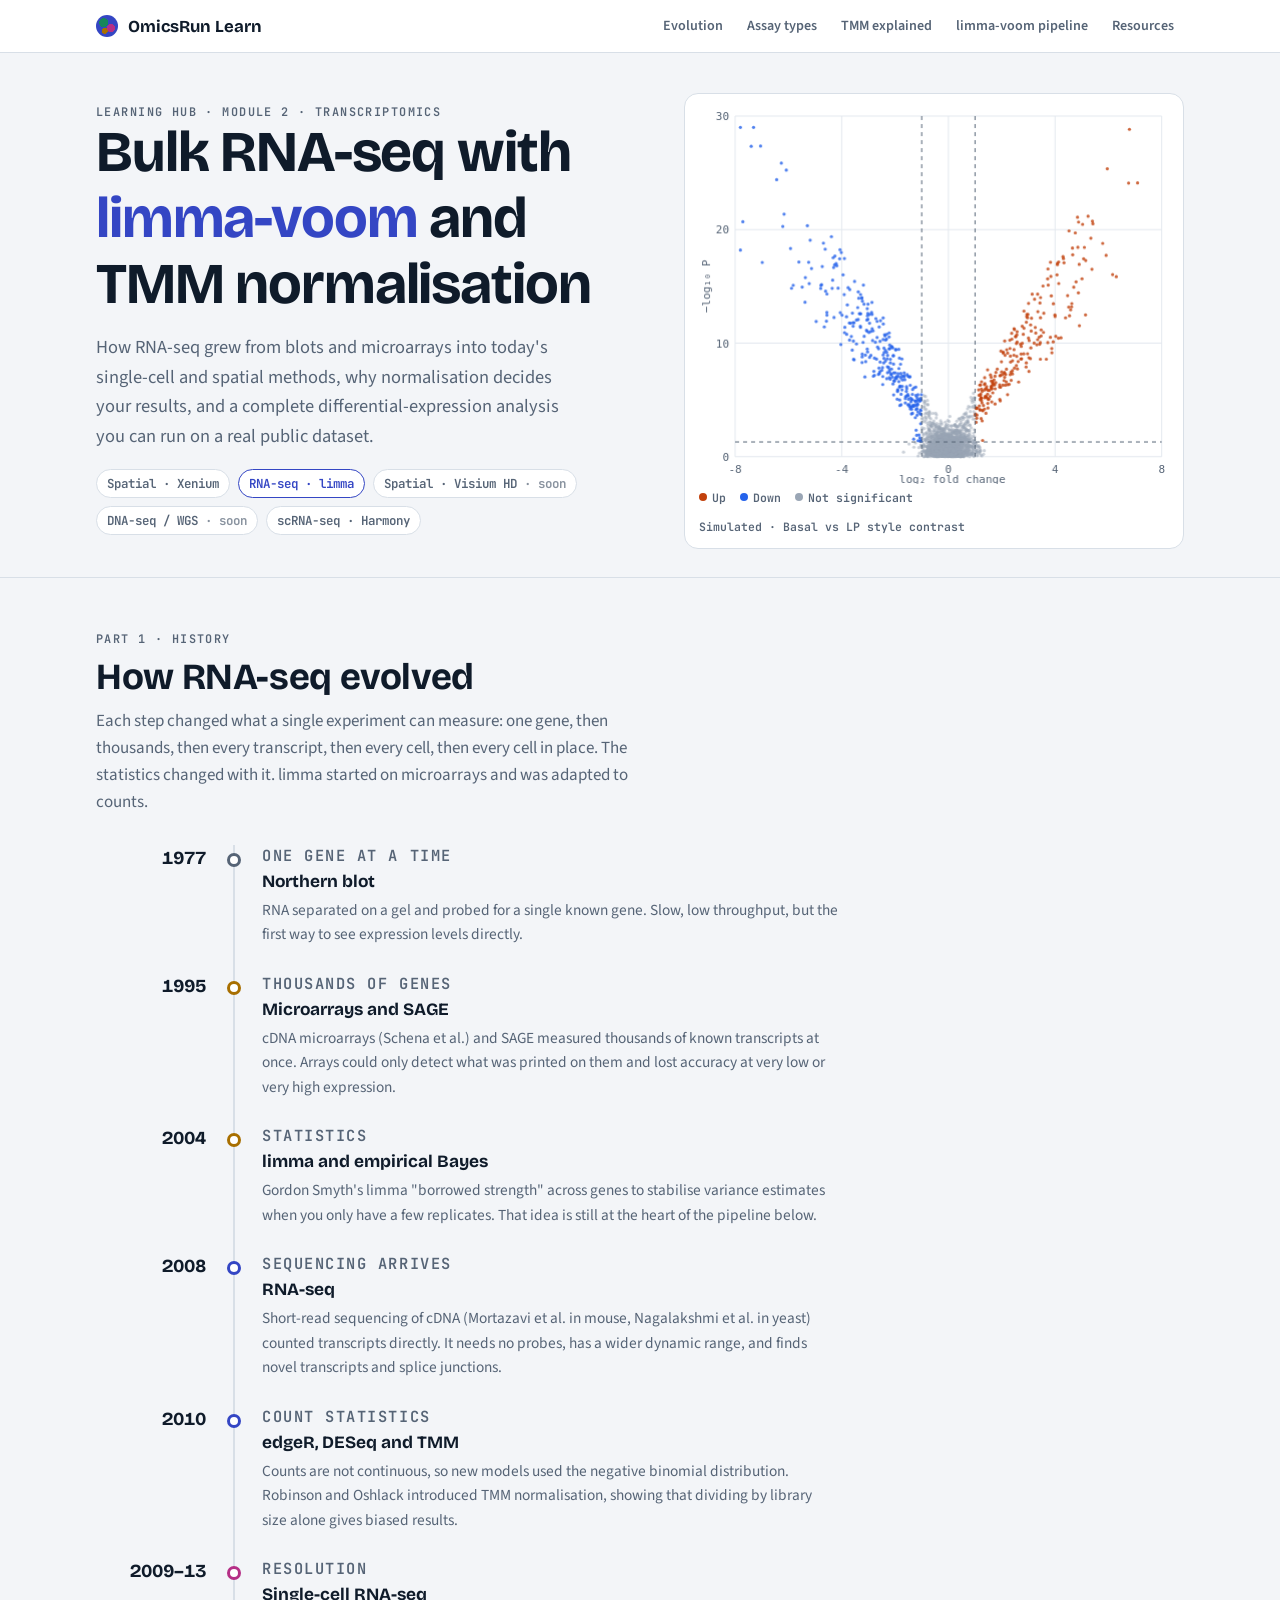
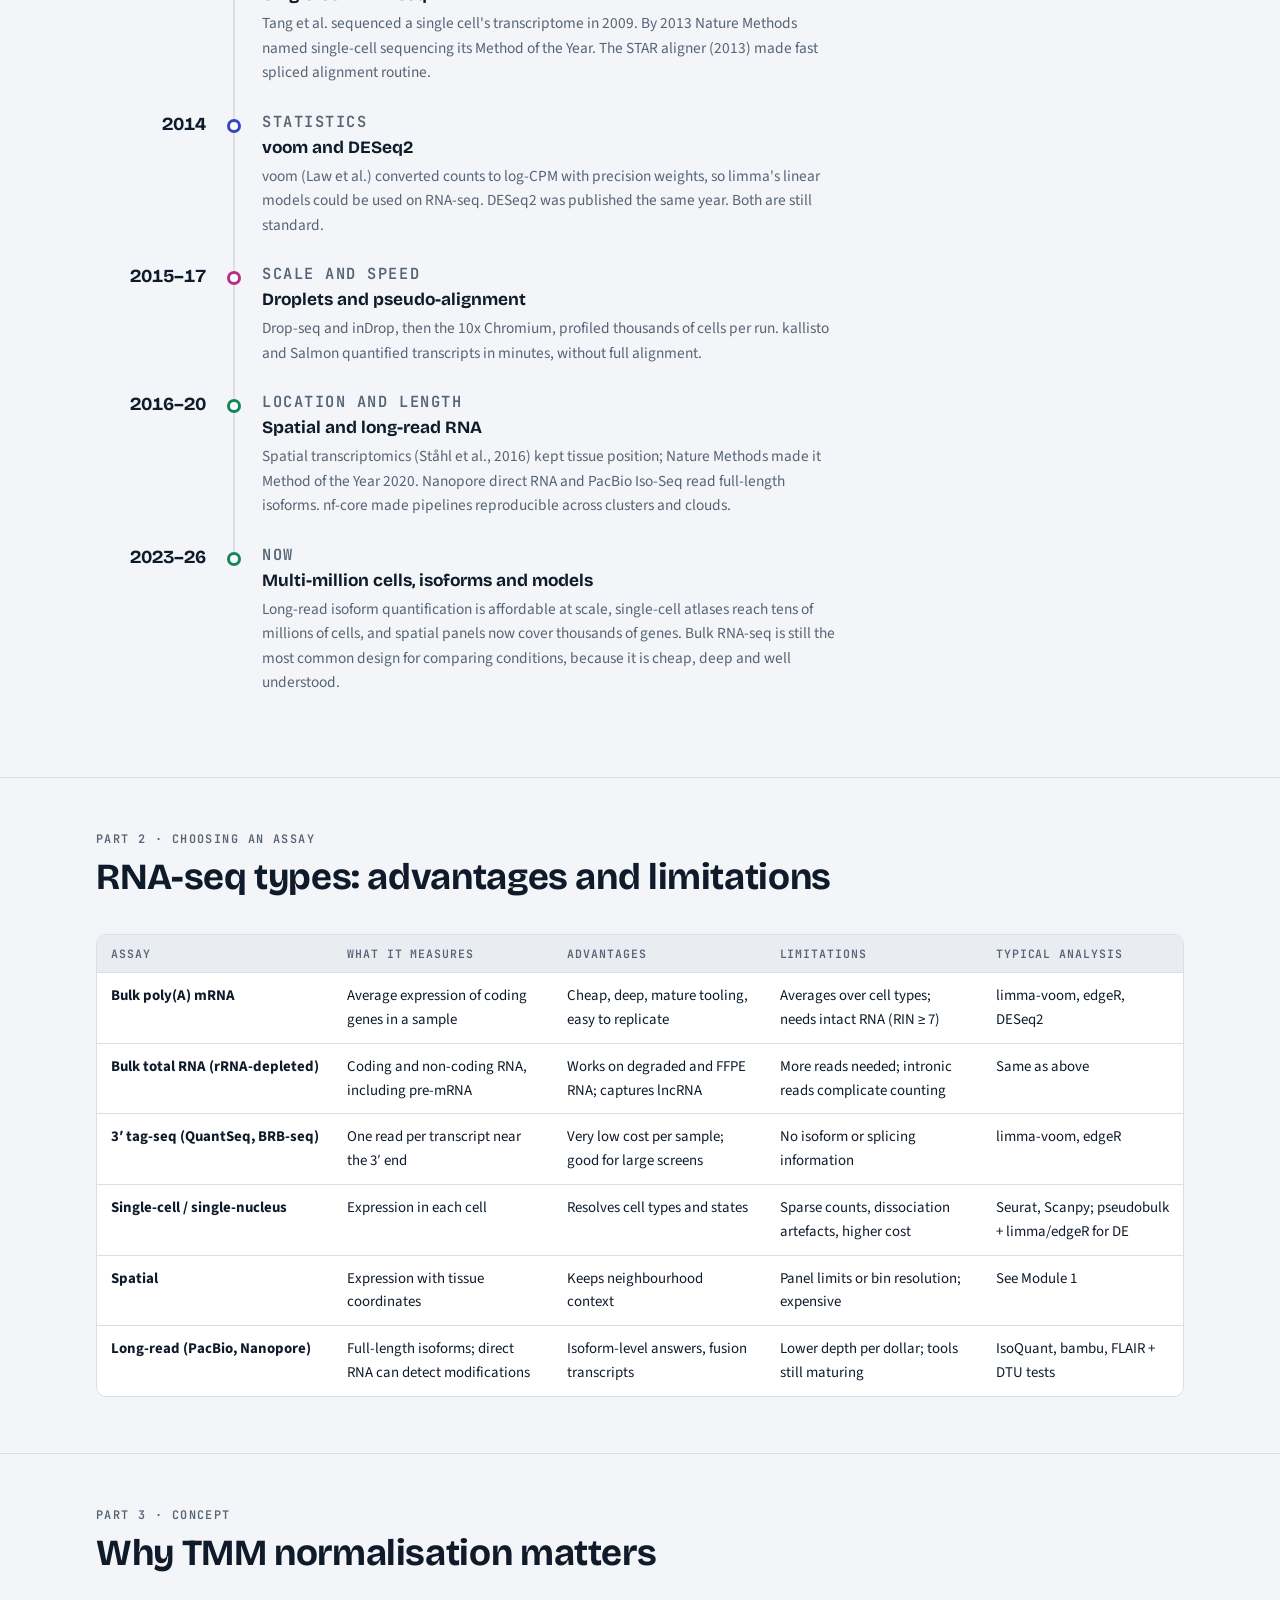
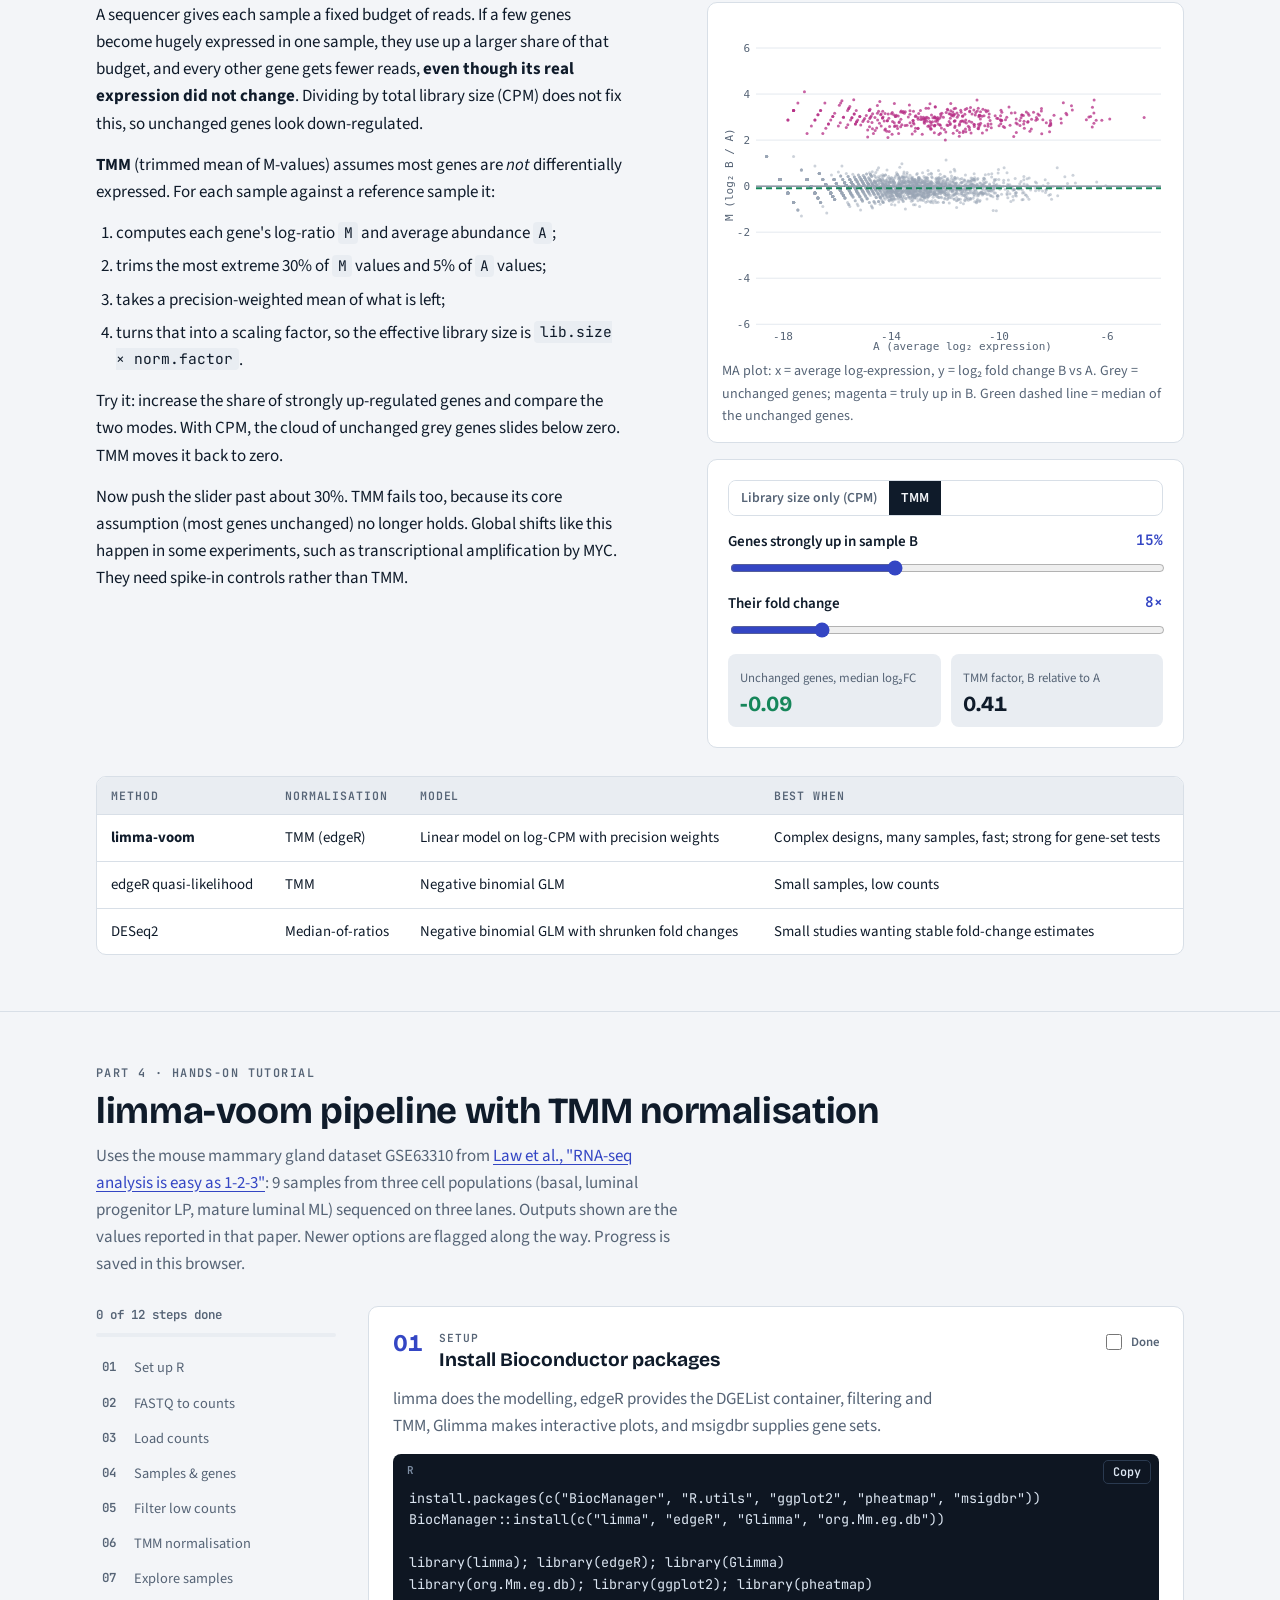
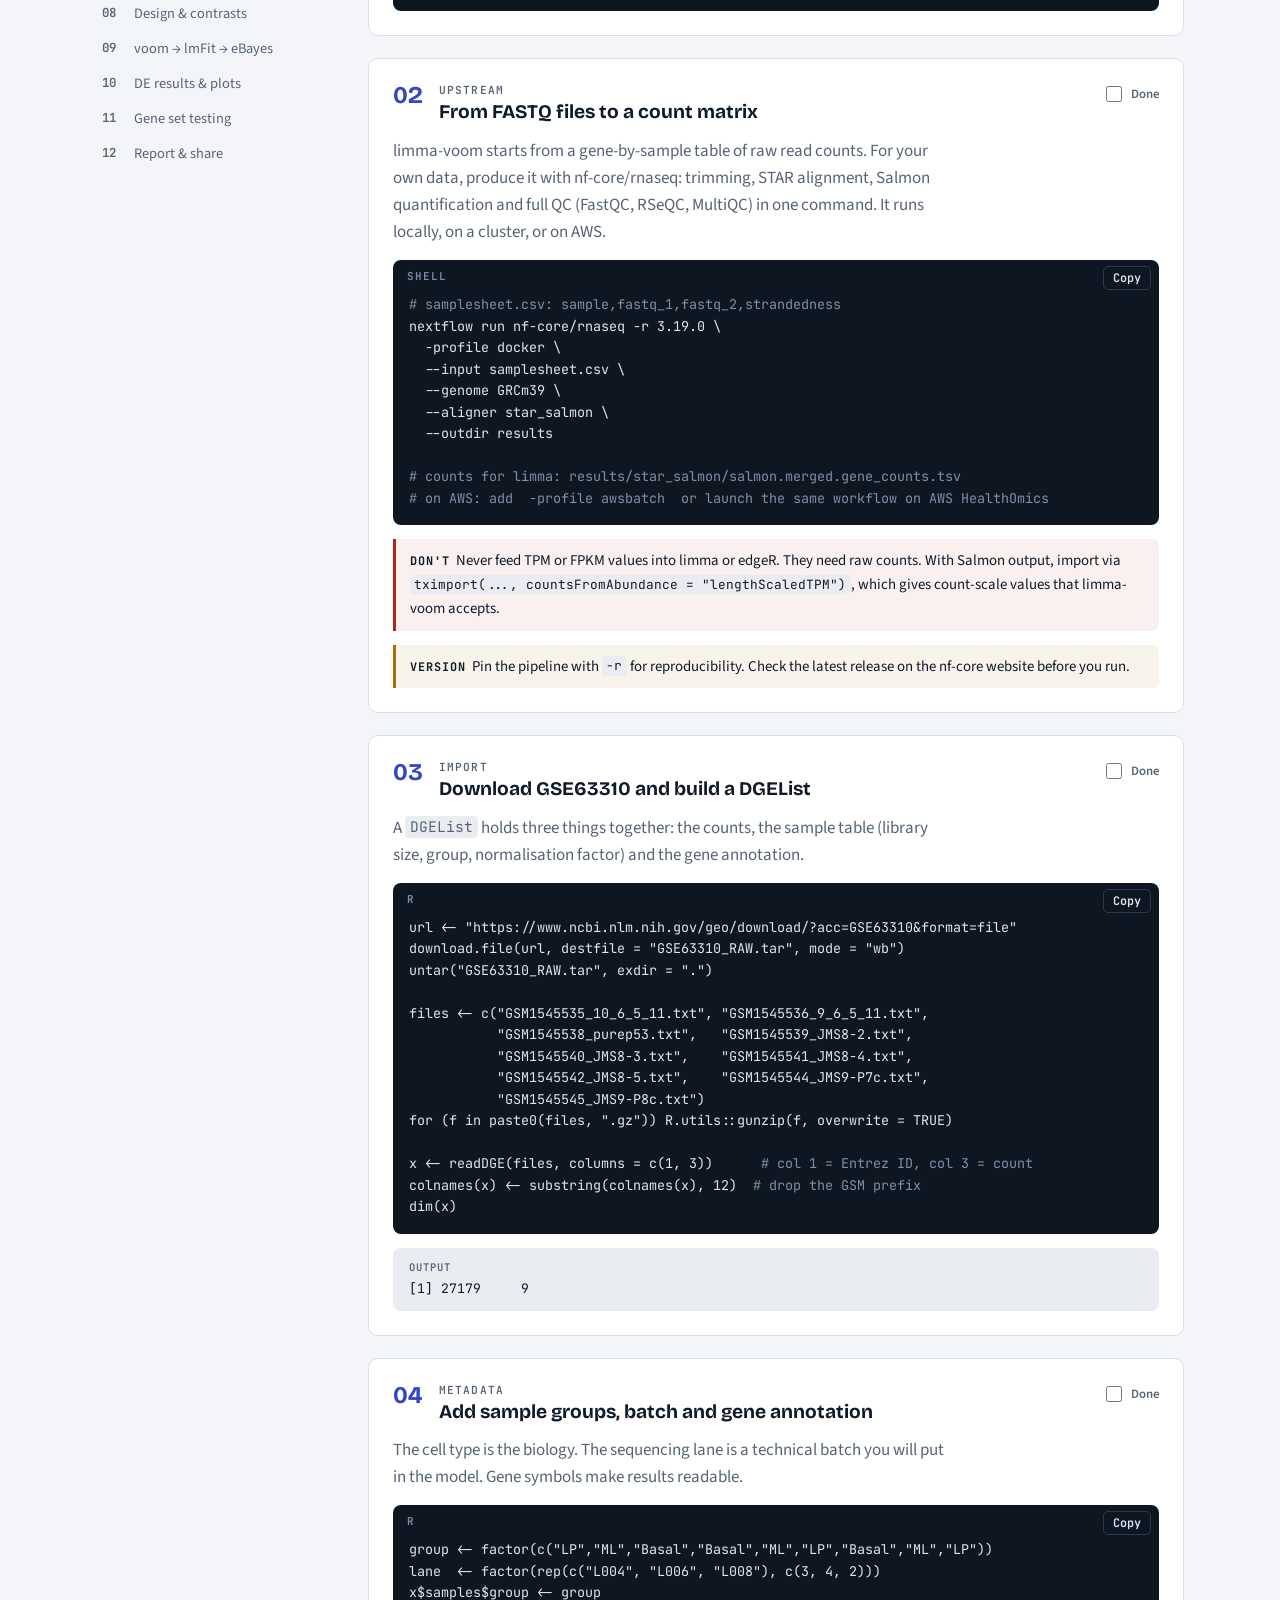
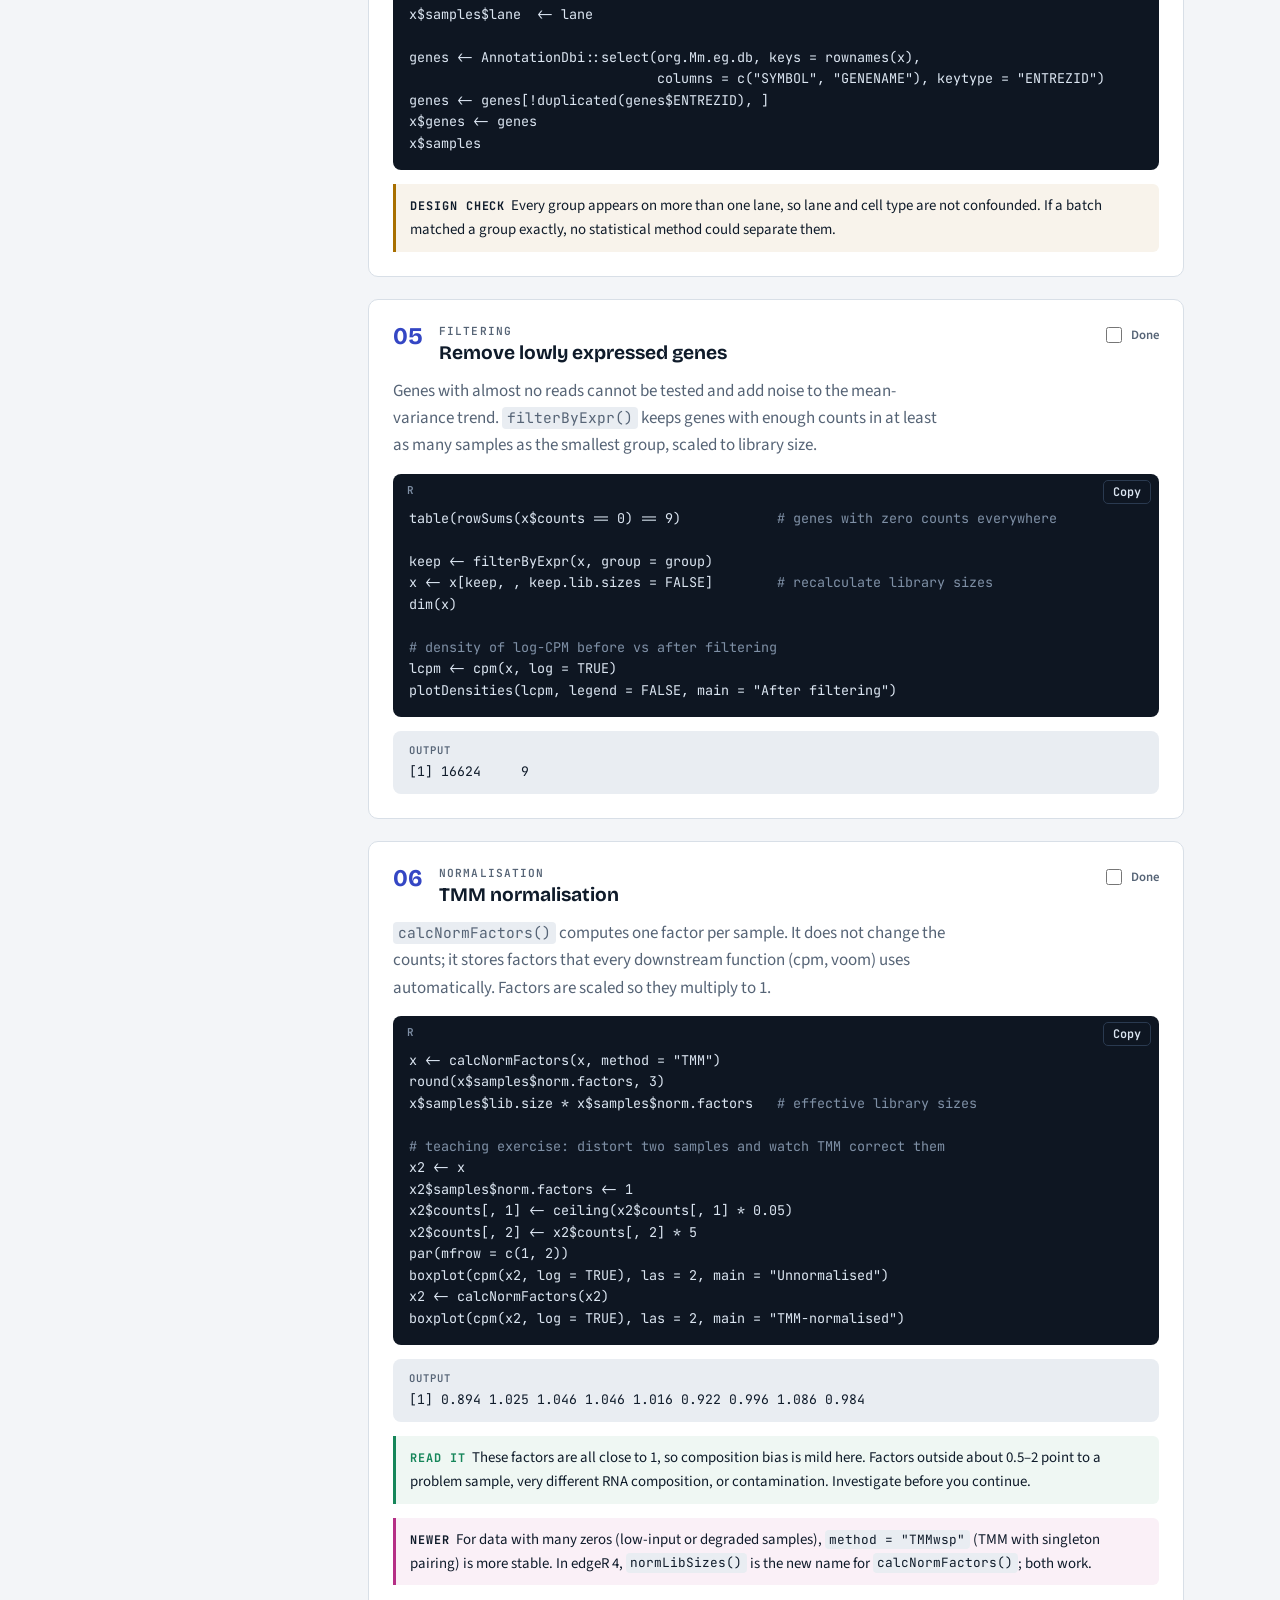
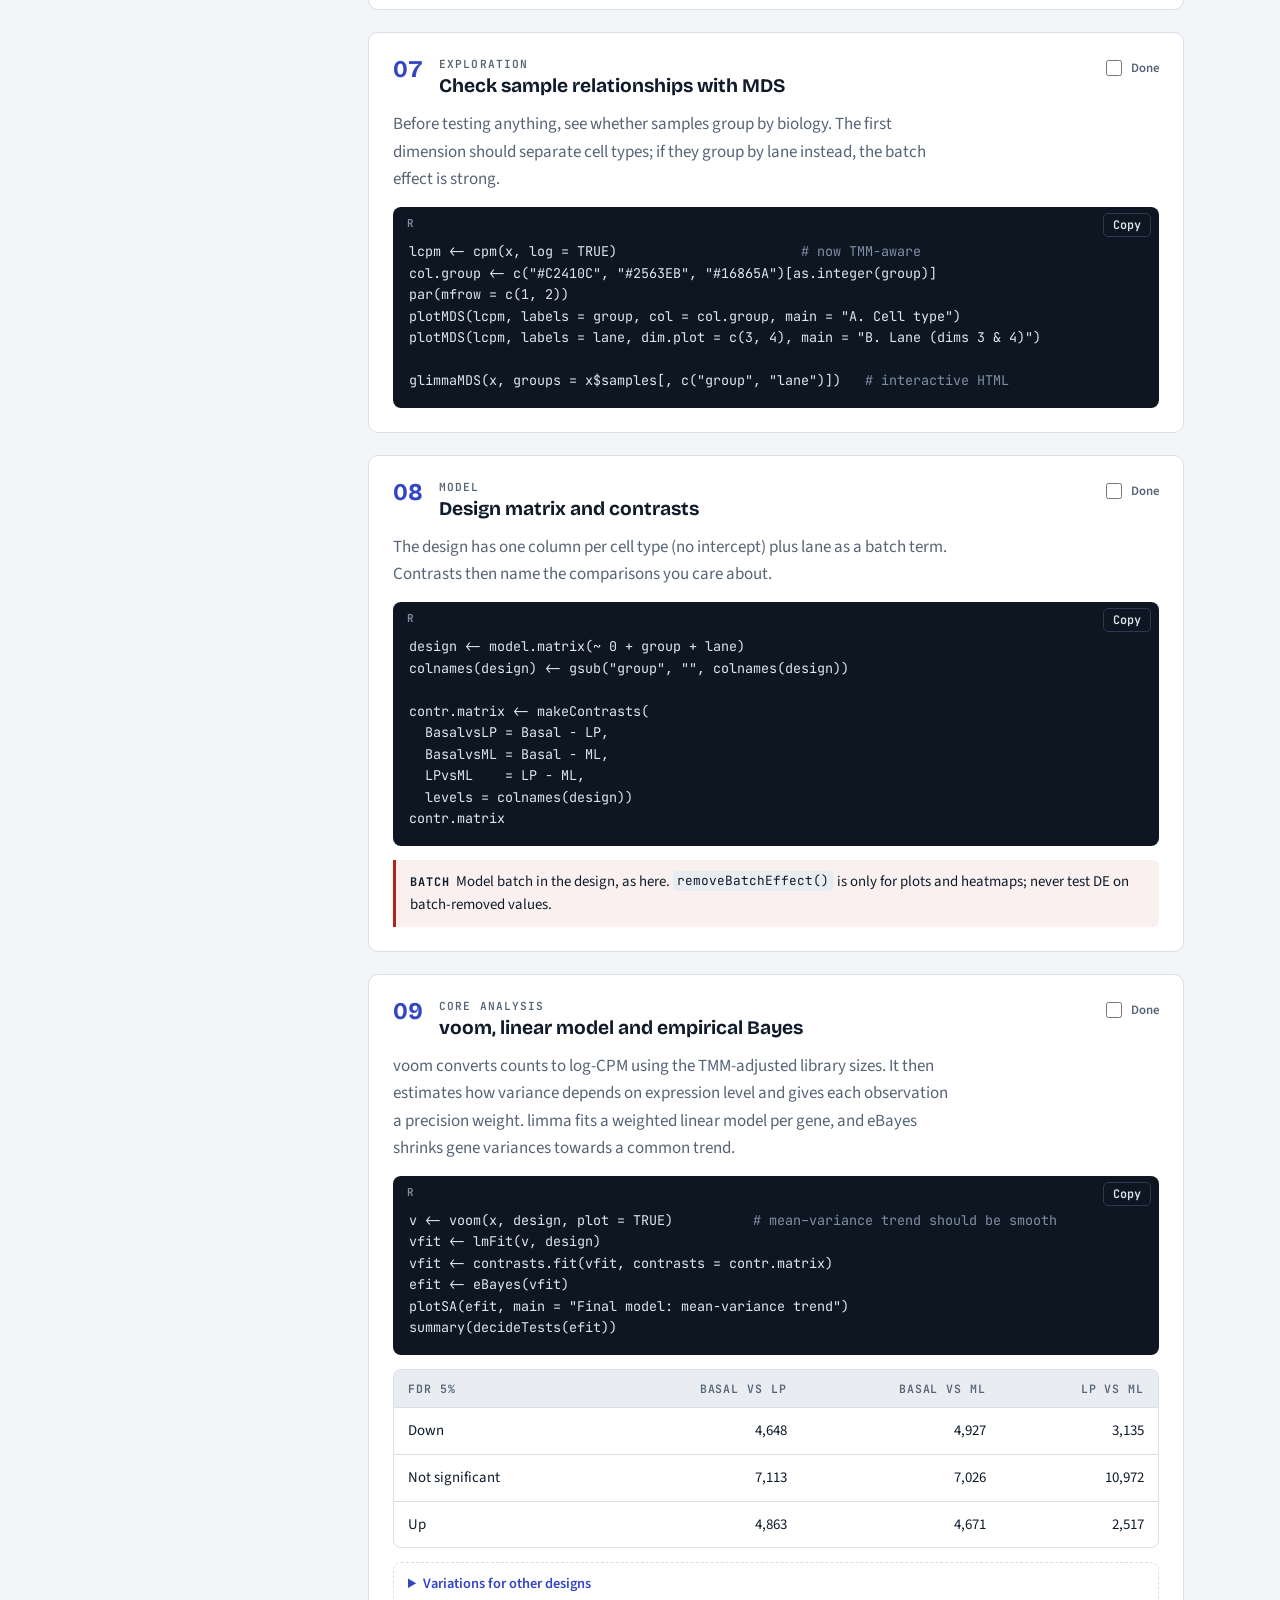
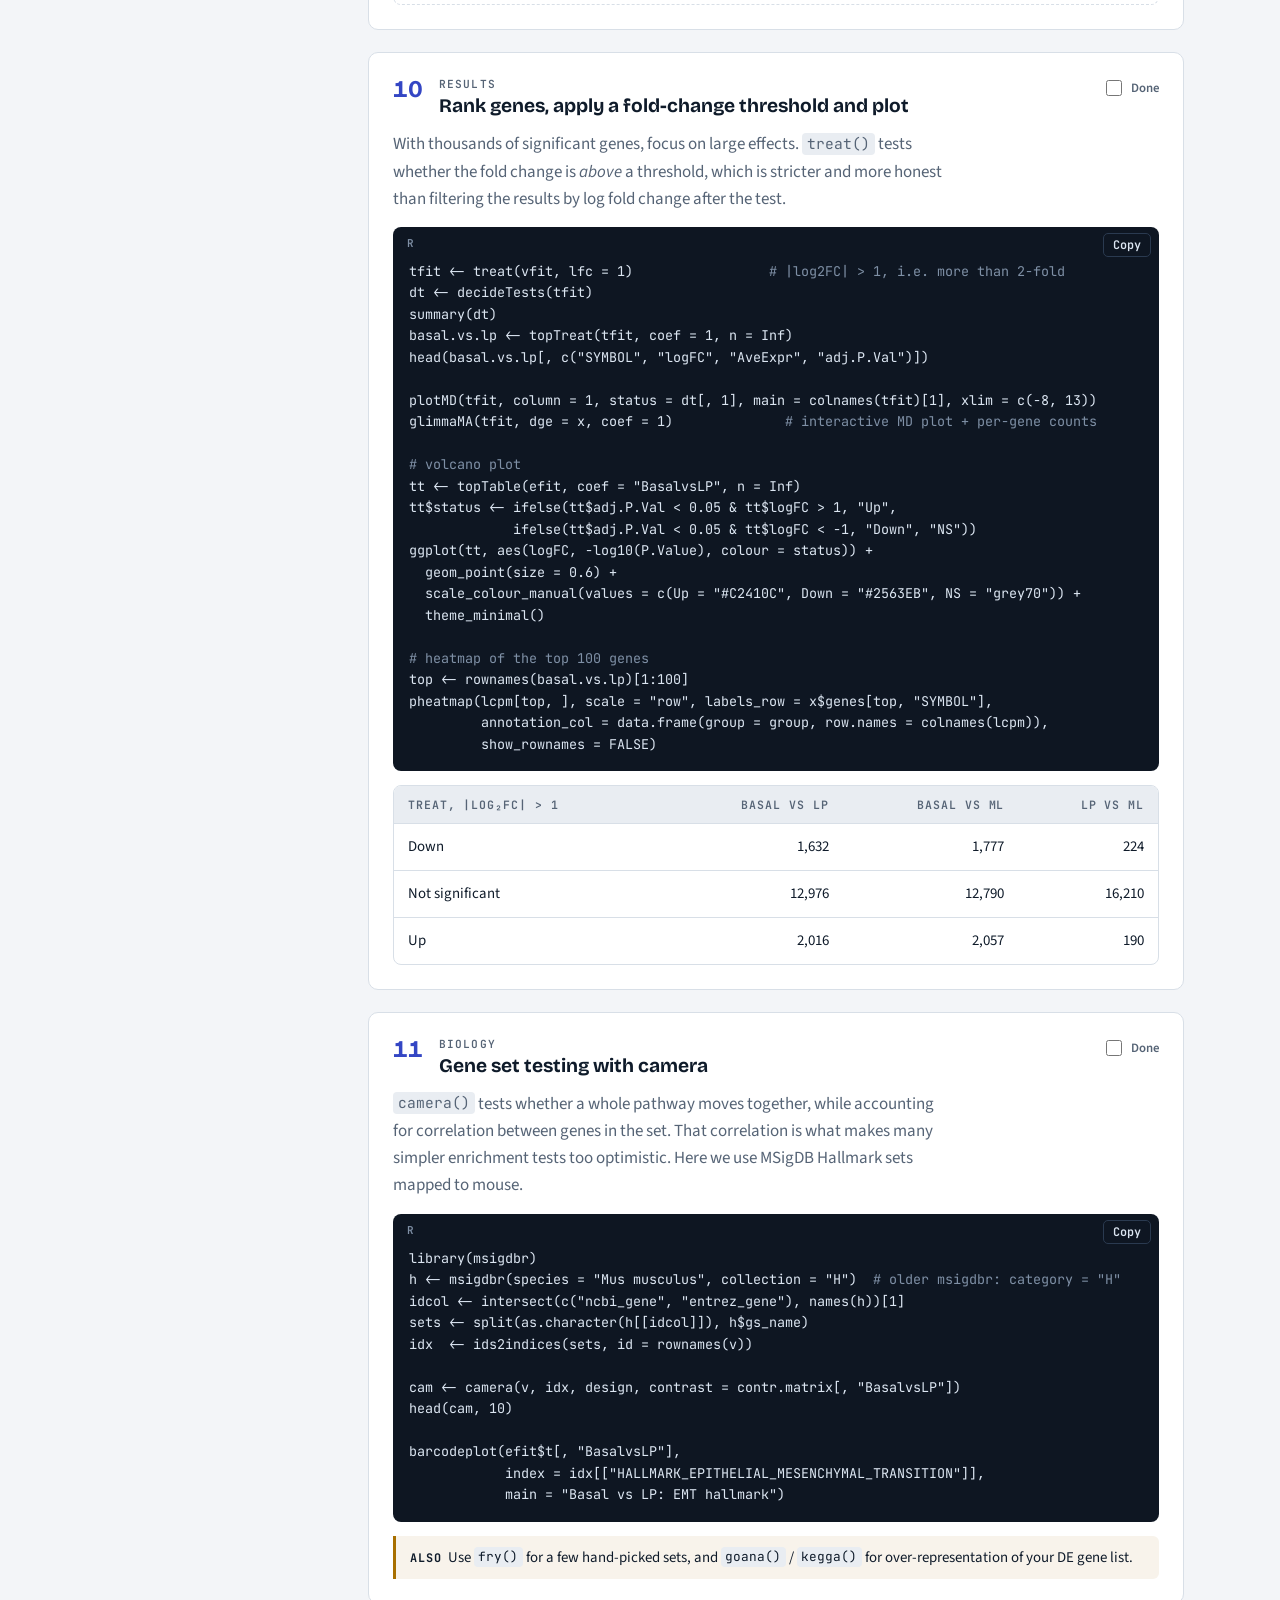
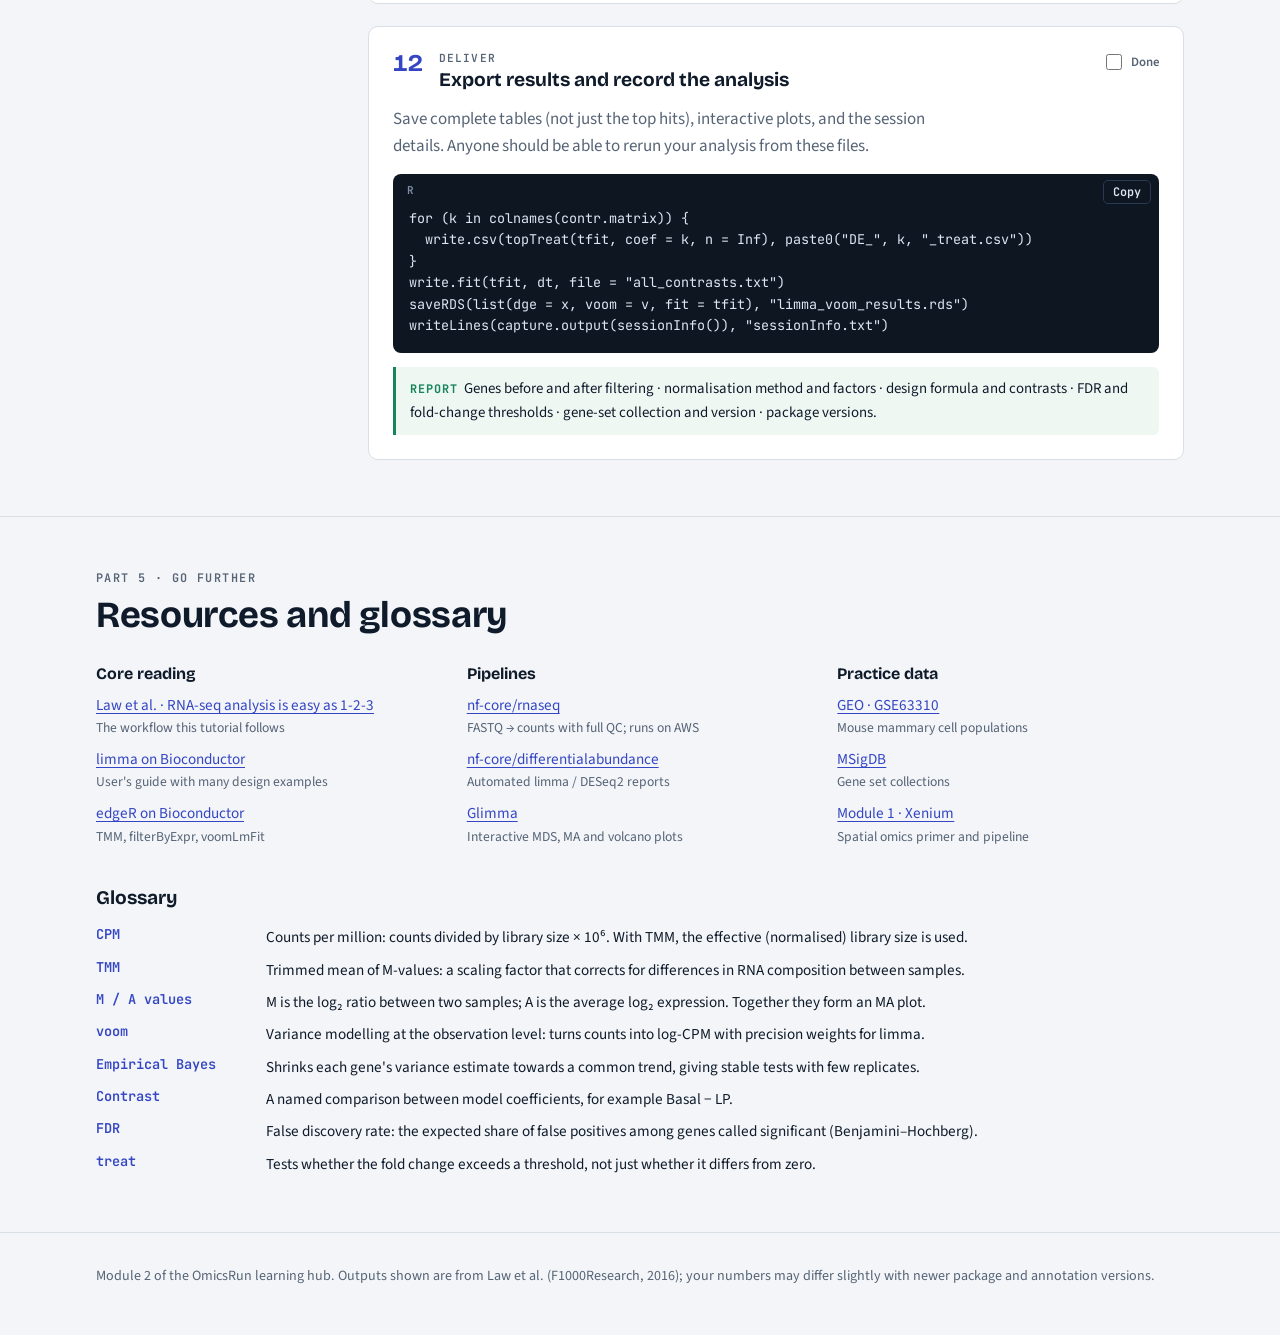
==== rnaseq.html @ d67e2cc0 "Add OmicsRun learning hub: Xenium, RNA-seq and scRNA-seq modules Co-Authored-By: Claude Opus 5.5 <no" ====
<!doctype html>
<html lang="en">
<head>
<meta charset="utf-8">
<meta name="viewport" content="width=device-width, initial-scale=1, viewport-fit=cover">
<style>:root{padding-top:env(safe-area-inset-top,0px);padding-bottom:env(safe-area-inset-bottom,0px)}body{margin:0}img{max-width:100%}[hidden]{display:none!important}</style>
<title>RNA-seq Learning Hub</title>
<link rel="preconnect" href="https://fonts.googleapis.com">
<link rel="preconnect" href="https://fonts.gstatic.com" crossorigin>
<link rel="stylesheet" href="https://fonts.googleapis.com/css2?family=Bricolage+Grotesque:opsz,wght@12..96,500;12..96,700&family=Source+Sans+3:ital,wght@0,400;0,600;0,700;1,400&family=JetBrains+Mono:wght@400;600&display=swap">
<style>
/* Layout: same lab-notebook system as Module 1 — sticky nav, volcano-plot hero, history timeline → assay types → TMM explainer → numbered limma-voom pipeline → resources. */
:root{
  --bg:#F3F5F8; --surface:#FFFFFF; --sunk:#E9EDF2; --ink:#0F1B2A; --muted:#566476; --line:#D8DFE7;
  --accent:#3446C4; --ch-green:#16865A; --ch-mag:#B52F86; --ch-amber:#A86F00;
  --good:#16865A; --bad:#B42318; --up:#C2410C; --down:#2563EB; --ns:#9AA6B5;
  --code-bg:#0E1622; --code-ink:#DCE6F2; --code-dim:#7F90A6; --plot:#FFFFFF; --grid:#E4E9EF;
  --f-display:"Bricolage Grotesque","Avenir Next","Segoe UI",system-ui,sans-serif;
  --f-body:"Source Sans 3","Segoe UI",system-ui,-apple-system,sans-serif;
  --f-mono:"JetBrains Mono",ui-monospace,"SFMono-Regular",Menlo,Consolas,monospace;
  --r:10px;
}
@media (prefers-color-scheme: dark){:root:not([data-theme="light"]){
  --bg:#0A0F17; --surface:#111925; --sunk:#0D141E; --ink:#E5ECF4; --muted:#93A2B5; --line:#223042;
  --accent:#8E9CFF; --ch-green:#4CD49A; --ch-mag:#F06DC2; --ch-amber:#F0B547;
  --good:#4CD49A; --bad:#FF7A6E; --up:#FB923C; --down:#60A5FA; --ns:#5B6878;
  --code-bg:#070C13; --plot:#0D141E; --grid:#1C2836; color-scheme:dark}}
:root[data-theme="dark"]{
  --bg:#0A0F17; --surface:#111925; --sunk:#0D141E; --ink:#E5ECF4; --muted:#93A2B5; --line:#223042;
  --accent:#8E9CFF; --ch-green:#4CD49A; --ch-mag:#F06DC2; --ch-amber:#F0B547;
  --good:#4CD49A; --bad:#FF7A6E; --up:#FB923C; --down:#60A5FA; --ns:#5B6878;
  --code-bg:#070C13; --plot:#0D141E; --grid:#1C2836; color-scheme:dark}

*{box-sizing:border-box}
body{background:var(--bg);color:var(--ink);font:400 17px/1.6 var(--f-body);-webkit-font-smoothing:antialiased}
body::before{content:"";position:fixed;inset:0 0 auto;height:env(safe-area-inset-top,0px);z-index:10;background:var(--surface)}
a{color:var(--accent);text-underline-offset:3px}
a:focus-visible,button:focus-visible,summary:focus-visible,input:focus-visible{outline:2px solid var(--accent);outline-offset:2px;border-radius:4px}
h1,h2,h3{font-family:var(--f-display);text-wrap:balance;line-height:1.15;margin:0}
h2{font-size:clamp(1.7rem,3.2vw,2.3rem);font-weight:700;letter-spacing:-.01em}
h3{font-size:1.2rem;font-weight:700}
p{margin:0}
.wrap{max-width:1120px;margin:0 auto;padding-left:max(16px,env(safe-area-inset-left,0px));padding-right:max(16px,env(safe-area-inset-right,0px))}
.eyebrow{font:600 .74rem/1 var(--f-mono);letter-spacing:.12em;text-transform:uppercase;color:var(--muted)}
.prose{max-width:66ch;display:grid;gap:14px}
.muted{color:var(--muted)}
code{font-family:var(--f-mono);font-size:.86em;background:var(--sunk);padding:.1em .35em;border-radius:4px}

.top{position:sticky;top:env(safe-area-inset-top,0px);z-index:9;background:var(--surface);border-bottom:1px solid var(--line)}
.top .wrap{display:flex;align-items:center;gap:20px;padding-block:10px;flex-wrap:wrap}
.brand{display:flex;align-items:center;gap:10px;font:700 1.05rem var(--f-display);color:var(--ink);text-decoration:none}
.brand i{width:22px;height:22px;border-radius:50%;background:radial-gradient(circle at 35% 35%,var(--ch-green) 0 22%,transparent 23%),radial-gradient(circle at 68% 60%,var(--ch-mag) 0 20%,transparent 21%),radial-gradient(circle at 40% 72%,var(--ch-amber) 0 14%,transparent 15%),var(--accent);display:block}
.tabs{display:flex;gap:4px;overflow-x:auto;scrollbar-width:none;margin-left:auto}
.tabs a{font:600 .88rem var(--f-body);color:var(--muted);text-decoration:none;padding:6px 10px;border-radius:6px;white-space:nowrap}
.tabs a:hover{color:var(--ink);background:var(--sunk)}
.modules{display:flex;gap:8px;flex-wrap:wrap;margin-top:18px}
.chip{font:600 .78rem var(--f-mono);padding:5px 10px;border-radius:999px;border:1px solid var(--line);color:var(--muted);background:var(--surface);text-decoration:none}
a.chip:hover{border-color:var(--muted);color:var(--ink)}
.chip.on{border-color:var(--accent);color:var(--accent)}
.chip.soon::after{content:" · soon";opacity:.7}

.hero{padding-block:40px 28px}
.hero-grid{display:grid;grid-template-columns:1.05fr .95fr;gap:36px;align-items:center}
.hero h1{font-size:clamp(2.2rem,5vw,3.6rem);font-weight:700;letter-spacing:-.02em}
.hero h1 em{font-style:normal;color:var(--accent)}
.hero .lede{font-size:1.15rem;color:var(--muted);max-width:52ch;margin-top:16px}
.fig{margin:0;background:var(--surface);border:1px solid var(--line);border-radius:14px;padding:14px;max-width:100%}
.fig canvas{width:100%;aspect-ratio:5/4;display:block}
.fig figcaption{font:600 .72rem var(--f-mono);color:var(--muted);display:flex;gap:14px;flex-wrap:wrap;margin-top:6px}
.fig figcaption span{display:flex;align-items:center;gap:5px}
.fig figcaption b{width:8px;height:8px;border-radius:50%;display:inline-block}

section{padding-block:56px;border-top:1px solid var(--line)}
.sec-head{display:grid;gap:10px;margin-bottom:28px}

/* timeline */
.timeline{position:relative;display:grid;gap:0;margin-top:8px}
.era{display:grid;grid-template-columns:110px 28px minmax(0,1fr);gap:0 14px}
.era .yr{font:700 1.15rem/1.3 var(--f-display);text-align:right;font-variant-numeric:tabular-nums;padding-top:2px}
.era .rail{position:relative}
.era .rail::before{content:"";position:absolute;left:50%;top:0;bottom:0;width:2px;transform:translateX(-50%);background:var(--line)}
.era .rail i{position:absolute;left:50%;top:8px;width:14px;height:14px;border-radius:50%;transform:translateX(-50%);background:var(--surface);border:3px solid var(--c,var(--accent))}
.era .body{padding-bottom:26px;display:grid;gap:6px;max-width:72ch}
.era .body h3{font-size:1.08rem}
.era .kind{font:600 .68rem var(--f-mono);text-transform:uppercase;letter-spacing:.1em;color:var(--c,var(--accent))}
.era .body p{color:var(--muted);font-size:.96rem}
.era:last-child .rail::before{bottom:auto;height:20px}

.flav{margin-top:36px;overflow-x:auto;border:1px solid var(--line);border-radius:var(--r);background:var(--surface)}
.flav table,.cmp table,.res-table table{border-collapse:collapse;width:100%;font-size:.93rem}
.flav table{min-width:820px}
.flav th,.flav td,.cmp th,.cmp td,.res-table th,.res-table td{padding:11px 14px;text-align:left;border-bottom:1px solid var(--line);vertical-align:top}
.flav th,.cmp th,.res-table th{font:600 .72rem var(--f-mono);text-transform:uppercase;letter-spacing:.08em;color:var(--muted);background:var(--sunk)}
.flav tr:last-child td,.cmp tr:last-child td,.res-table tr:last-child td{border-bottom:0}
.flav td:first-child{font-weight:700;white-space:nowrap}

/* TMM explainer */
.tmm{display:grid;grid-template-columns:minmax(0,1.1fr) minmax(0,.9fr);gap:28px;align-items:start}
.ctrl{display:grid;gap:14px;background:var(--surface);border:1px solid var(--line);border-radius:var(--r);padding:20px}
.ctrl label{display:grid;gap:4px;font-weight:600;font-size:.94rem}
.ctrl label span{display:flex;justify-content:space-between;gap:8px}
.ctrl output{font:600 .9rem var(--f-mono);color:var(--accent)}
.ctrl input[type=range]{width:100%;accent-color:var(--accent)}
.seg{display:inline-flex;border:1px solid var(--line);border-radius:8px;overflow:hidden}
.seg button{font:600 .86rem var(--f-body);border:0;background:var(--surface);color:var(--muted);padding:7px 12px;cursor:pointer}
.seg button[aria-pressed="true"]{background:var(--ink);color:var(--bg)}
.readout{display:grid;grid-template-columns:1fr 1fr;gap:10px}
.readout div{background:var(--sunk);border-radius:8px;padding:10px 12px}
.readout b{display:block;font:700 1.35rem var(--f-display);font-variant-numeric:tabular-nums}
.readout small{color:var(--muted);font-size:.8rem}
.ma-wrap{background:var(--surface);border:1px solid var(--line);border-radius:var(--r);padding:14px;min-width:0}
.ma-wrap canvas{width:100%;aspect-ratio:4/3;display:block}
.ma-wrap p{font-size:.88rem;color:var(--muted);margin-top:8px}
.steps-list{margin:0;padding-left:1.2em;display:grid;gap:6px}

.cmp{margin-top:28px;overflow-x:auto;border:1px solid var(--line);border-radius:var(--r);background:var(--surface)}
.cmp table{min-width:680px}

/* pipeline */
.pipe-layout{display:grid;grid-template-columns:240px minmax(0,1fr);gap:32px;align-items:start}
.toc{position:sticky;top:calc(env(safe-area-inset-top,0px) + 76px);display:grid;gap:2px;font-size:.9rem}
.toc .prog{font:600 .78rem var(--f-mono);color:var(--muted);margin-bottom:8px}
.toc .bar{height:4px;background:var(--sunk);border-radius:2px;overflow:hidden;margin-bottom:12px}
.toc .bar i{display:block;height:100%;width:0;background:var(--ch-green);transition:width .3s}
.toc a{display:grid;grid-template-columns:28px 1fr;gap:4px;padding:5px 6px;border-radius:6px;color:var(--muted);text-decoration:none}
.toc a:hover{background:var(--sunk);color:var(--ink)}
.toc a.done{color:var(--ch-green)}
.toc a span:first-child{font:600 .78rem/1.7 var(--f-mono)}
.steps{display:grid;gap:22px;min-width:0}
.step{background:var(--surface);border:1px solid var(--line);border-radius:var(--r);padding:24px;display:grid;gap:14px;min-width:0;scroll-margin-top:90px}
.step-head{display:grid;grid-template-columns:auto 1fr auto;gap:14px;align-items:start}
.num{font:700 1.5rem/1 var(--f-display);color:var(--accent);min-width:2ch;font-variant-numeric:tabular-nums}
.step-head .kind{font:600 .7rem var(--f-mono);text-transform:uppercase;letter-spacing:.1em;color:var(--muted);margin-bottom:4px}
.done-toggle{display:flex;align-items:center;gap:6px;font:600 .8rem var(--f-body);color:var(--muted);cursor:pointer;white-space:nowrap}
.done-toggle input{accent-color:var(--ch-green);width:16px;height:16px}
.step .why{color:var(--muted);max-width:70ch}
.callout{border-left:3px solid var(--ch-amber);background:color-mix(in srgb,var(--ch-amber) 8%,var(--surface));padding:10px 14px;border-radius:0 6px 6px 0;font-size:.93rem}
.callout.new{border-color:var(--ch-mag);background:color-mix(in srgb,var(--ch-mag) 7%,var(--surface))}
.callout.warn{border-color:var(--bad);background:color-mix(in srgb,var(--bad) 7%,var(--surface))}
.callout b{font-family:var(--f-mono);font-size:.74rem;letter-spacing:.08em;text-transform:uppercase;margin-right:6px}
.check{border-left:3px solid var(--ch-green);background:color-mix(in srgb,var(--ch-green) 7%,var(--surface));padding:10px 14px;border-radius:0 6px 6px 0;font-size:.93rem}
.check b{font-family:var(--f-mono);font-size:.74rem;letter-spacing:.08em;text-transform:uppercase;margin-right:6px;color:var(--ch-green)}
.code{position:relative;background:var(--code-bg);border-radius:8px;min-width:0}
.code .lang{position:absolute;left:14px;top:9px;font:600 .68rem var(--f-mono);color:var(--code-dim);letter-spacing:.1em;text-transform:uppercase}
.code button{position:absolute;right:8px;top:6px;font:600 .74rem var(--f-mono);background:transparent;border:1px solid #2A3A50;color:var(--code-ink);padding:3px 9px;border-radius:5px;cursor:pointer}
.code button:hover{border-color:var(--code-dim)}
.code pre{margin:0;padding:34px 16px 16px;overflow-x:auto;font:400 .84rem/1.6 var(--f-mono);color:var(--code-ink);tab-size:2}
.code pre .c{color:var(--code-dim)}
.out{font:400 .82rem/1.6 var(--f-mono);background:var(--sunk);border-radius:8px;padding:12px 16px;overflow-x:auto;margin:0;white-space:pre;color:var(--ink)}
.out::before{content:"Output";display:block;font:600 .66rem var(--f-mono);letter-spacing:.1em;text-transform:uppercase;color:var(--muted);margin-bottom:4px}
.res-table{overflow-x:auto;border:1px solid var(--line);border-radius:8px}
.res-table table{min-width:420px;font-variant-numeric:tabular-nums}
.res-table td.n{text-align:right}
.res-table th.n{text-align:right}
details.track{border:1px dashed var(--line);border-radius:8px;padding:10px 14px}
details.track summary{cursor:pointer;font:600 .9rem var(--f-body);color:var(--accent)}
details.track[open] summary{margin-bottom:10px}

.res-grid{display:grid;grid-template-columns:repeat(3,minmax(0,1fr));gap:24px}
.res-grid h3{font-size:1rem;margin-bottom:10px}
.res-grid ul{list-style:none;margin:0;padding:0;display:grid;gap:8px;font-size:.95rem}
.res-grid li span{display:block;color:var(--muted);font-size:.85rem}
dl.gloss{display:grid;grid-template-columns:minmax(150px,max-content) 1fr;gap:8px 20px;margin:0;font-size:.95rem}
dl.gloss dt{font:600 .85rem var(--f-mono);color:var(--accent)}
dl.gloss dd{margin:0}
footer{padding-block:32px 48px;border-top:1px solid var(--line);color:var(--muted);font-size:.88rem}

@media (max-width:900px){
  .hero-grid,.pipe-layout,.tmm{grid-template-columns:1fr}
  .res-grid{grid-template-columns:1fr 1fr}
  .toc{position:static;grid-template-columns:1fr 1fr}
  .toc .prog,.toc .bar{grid-column:1/-1}
}
@media (max-width:560px){
  body{font-size:16px}
  .res-grid,.toc{grid-template-columns:1fr}
  .tabs{margin-left:0;width:100%}
  .step{padding:18px}
  .step-head{grid-template-columns:auto 1fr}
  .done-toggle{grid-column:2}
  .era{grid-template-columns:62px 22px minmax(0,1fr);gap:0 10px}
  .era .yr{font-size:.95rem}
  dl.gloss{grid-template-columns:1fr;gap:2px 0}
  dl.gloss dd{margin-bottom:8px}
}
@media (prefers-reduced-motion:reduce){*{transition:none!important;scroll-behavior:auto!important}}
html{scroll-behavior:smooth}
</style>
</head>
<body>


<header class="top">
  <div class="wrap">
    <a class="brand" href="index.html"><i aria-hidden="true"></i>OmicsRun Learn</a>
    <nav class="tabs" aria-label="Sections">
      <a href="#evolution">Evolution</a>
      <a href="#types">Assay types</a>
      <a href="#tmm">TMM explained</a>
      <a href="#pipeline">limma-voom pipeline</a>
      <a href="#resources">Resources</a>
    </nav>
  </div>
</header>

<main id="top">
  <div class="hero">
    <div class="wrap hero-grid">
      <div>
        <p class="eyebrow">Learning hub · Module 2 · Transcriptomics</p>
        <h1>Bulk RNA-seq with <em>limma-voom</em> and TMM normalisation</h1>
        <p class="lede">How RNA-seq grew from blots and microarrays into today's single-cell and spatial methods, why normalisation decides your results, and a complete differential-expression analysis you can run on a real public dataset.</p>
        <div class="modules" aria-label="Learning modules">
          <a class="chip" href="xenium.html">Spatial · Xenium</a>
          <span class="chip on">RNA-seq · limma</span>
          <span class="chip soon">Spatial · Visium HD</span>
          <span class="chip soon">DNA-seq / WGS</span>
          <a class="chip" href="scrnaseq.html">scRNA-seq · Harmony</a>
        </div>
      </div>
      <figure class="fig">
        <canvas id="volcano" aria-label="Example volcano plot: log2 fold change against significance, up-regulated genes in orange, down-regulated in blue"></canvas>
        <figcaption><span><b style="background:var(--up)"></b>Up</span><span><b style="background:var(--down)"></b>Down</span><span><b style="background:var(--ns)"></b>Not significant</span><span>Simulated · Basal vs LP style contrast</span></figcaption>
      </figure>
    </div>
  </div>

  <!-- EVOLUTION -->
  <section id="evolution">
    <div class="wrap">
      <div class="sec-head">
        <p class="eyebrow">Part 1 · History</p>
        <h2>How RNA-seq evolved</h2>
        <p class="muted" style="max-width:68ch">Each step changed what a single experiment can measure: one gene, then thousands, then every transcript, then every cell, then every cell in place. The statistics changed with it. limma started on microarrays and was adapted to counts.</p>
      </div>
      <div class="timeline">
        <div class="era" style="--c:var(--muted)"><div class="yr">1977</div><div class="rail"><i></i></div><div class="body"><p class="kind">One gene at a time</p><h3>Northern blot</h3><p>RNA separated on a gel and probed for a single known gene. Slow, low throughput, but the first way to see expression levels directly.</p></div></div>
        <div class="era" style="--c:var(--ch-amber)"><div class="yr">1995</div><div class="rail"><i></i></div><div class="body"><p class="kind">Thousands of genes</p><h3>Microarrays and SAGE</h3><p>cDNA microarrays (Schena et al.) and SAGE measured thousands of known transcripts at once. Arrays could only detect what was printed on them and lost accuracy at very low or very high expression.</p></div></div>
        <div class="era" style="--c:var(--ch-amber)"><div class="yr">2004</div><div class="rail"><i></i></div><div class="body"><p class="kind">Statistics</p><h3>limma and empirical Bayes</h3><p>Gordon Smyth's limma "borrowed strength" across genes to stabilise variance estimates when you only have a few replicates. That idea is still at the heart of the pipeline below.</p></div></div>
        <div class="era" style="--c:var(--accent)"><div class="yr">2008</div><div class="rail"><i></i></div><div class="body"><p class="kind">Sequencing arrives</p><h3>RNA-seq</h3><p>Short-read sequencing of cDNA (Mortazavi et al. in mouse, Nagalakshmi et al. in yeast) counted transcripts directly. It needs no probes, has a wider dynamic range, and finds novel transcripts and splice junctions.</p></div></div>
        <div class="era" style="--c:var(--accent)"><div class="yr">2010</div><div class="rail"><i></i></div><div class="body"><p class="kind">Count statistics</p><h3>edgeR, DESeq and TMM</h3><p>Counts are not continuous, so new models used the negative binomial distribution. Robinson and Oshlack introduced TMM normalisation, showing that dividing by library size alone gives biased results.</p></div></div>
        <div class="era" style="--c:var(--ch-mag)"><div class="yr">2009–13</div><div class="rail"><i></i></div><div class="body"><p class="kind">Resolution</p><h3>Single-cell RNA-seq</h3><p>Tang et al. sequenced a single cell's transcriptome in 2009. By 2013 Nature Methods named single-cell sequencing its Method of the Year. The STAR aligner (2013) made fast spliced alignment routine.</p></div></div>
        <div class="era" style="--c:var(--accent)"><div class="yr">2014</div><div class="rail"><i></i></div><div class="body"><p class="kind">Statistics</p><h3>voom and DESeq2</h3><p>voom (Law et al.) converted counts to log-CPM with precision weights, so limma's linear models could be used on RNA-seq. DESeq2 was published the same year. Both are still standard.</p></div></div>
        <div class="era" style="--c:var(--ch-mag)"><div class="yr">2015–17</div><div class="rail"><i></i></div><div class="body"><p class="kind">Scale and speed</p><h3>Droplets and pseudo-alignment</h3><p>Drop-seq and inDrop, then the 10x Chromium, profiled thousands of cells per run. kallisto and Salmon quantified transcripts in minutes, without full alignment.</p></div></div>
        <div class="era" style="--c:var(--ch-green)"><div class="yr">2016–20</div><div class="rail"><i></i></div><div class="body"><p class="kind">Location and length</p><h3>Spatial and long-read RNA</h3><p>Spatial transcriptomics (Ståhl et al., 2016) kept tissue position; Nature Methods made it Method of the Year 2020. Nanopore direct RNA and PacBio Iso-Seq read full-length isoforms. nf-core made pipelines reproducible across clusters and clouds.</p></div></div>
        <div class="era" style="--c:var(--ch-green)"><div class="yr">2023–26</div><div class="rail"><i></i></div><div class="body"><p class="kind">Now</p><h3>Multi-million cells, isoforms and models</h3><p>Long-read isoform quantification is affordable at scale, single-cell atlases reach tens of millions of cells, and spatial panels now cover thousands of genes. Bulk RNA-seq is still the most common design for comparing conditions, because it is cheap, deep and well understood.</p></div></div>
      </div>
    </div>
  </section>

  <!-- TYPES -->
  <section id="types">
    <div class="wrap">
      <div class="sec-head">
        <p class="eyebrow">Part 2 · Choosing an assay</p>
        <h2>RNA-seq types: advantages and limitations</h2>
      </div>
      <div class="flav">
        <table>
          <thead><tr><th>Assay</th><th>What it measures</th><th>Advantages</th><th>Limitations</th><th>Typical analysis</th></tr></thead>
          <tbody>
            <tr><td>Bulk poly(A) mRNA</td><td>Average expression of coding genes in a sample</td><td>Cheap, deep, mature tooling, easy to replicate</td><td>Averages over cell types; needs intact RNA (RIN ≥ 7)</td><td>limma-voom, edgeR, DESeq2</td></tr>
            <tr><td>Bulk total RNA (rRNA-depleted)</td><td>Coding and non-coding RNA, including pre-mRNA</td><td>Works on degraded and FFPE RNA; captures lncRNA</td><td>More reads needed; intronic reads complicate counting</td><td>Same as above</td></tr>
            <tr><td>3′ tag-seq (QuantSeq, BRB-seq)</td><td>One read per transcript near the 3′ end</td><td>Very low cost per sample; good for large screens</td><td>No isoform or splicing information</td><td>limma-voom, edgeR</td></tr>
            <tr><td>Single-cell / single-nucleus</td><td>Expression in each cell</td><td>Resolves cell types and states</td><td>Sparse counts, dissociation artefacts, higher cost</td><td>Seurat, Scanpy; pseudobulk + limma/edgeR for DE</td></tr>
            <tr><td>Spatial</td><td>Expression with tissue coordinates</td><td>Keeps neighbourhood context</td><td>Panel limits or bin resolution; expensive</td><td>See Module 1</td></tr>
            <tr><td>Long-read (PacBio, Nanopore)</td><td>Full-length isoforms; direct RNA can detect modifications</td><td>Isoform-level answers, fusion transcripts</td><td>Lower depth per dollar; tools still maturing</td><td>IsoQuant, bambu, FLAIR + DTU tests</td></tr>
          </tbody>
        </table>
      </div>
    </div>
  </section>

  <!-- TMM -->
  <section id="tmm">
    <div class="wrap">
      <div class="sec-head">
        <p class="eyebrow">Part 3 · Concept</p>
        <h2>Why TMM normalisation matters</h2>
      </div>
      <div class="tmm">
        <div class="prose">
          <p>A sequencer gives each sample a fixed budget of reads. If a few genes become hugely expressed in one sample, they use up a larger share of that budget, and every other gene gets fewer reads, <strong>even though its real expression did not change</strong>. Dividing by total library size (CPM) does not fix this, so unchanged genes look down-regulated.</p>
          <p><strong>TMM</strong> (trimmed mean of M-values) assumes most genes are <em>not</em> differentially expressed. For each sample against a reference sample it:</p>
          <ol class="steps-list">
            <li>computes each gene's log-ratio <code>M</code> and average abundance <code>A</code>;</li>
            <li>trims the most extreme 30% of <code>M</code> values and 5% of <code>A</code> values;</li>
            <li>takes a precision-weighted mean of what is left;</li>
            <li>turns that into a scaling factor, so the effective library size is <code>lib.size × norm.factor</code>.</li>
          </ol>
          <p>Try it: increase the share of strongly up-regulated genes and compare the two modes. With CPM, the cloud of unchanged grey genes slides below zero. TMM moves it back to zero.</p>
          <p>Now push the slider past about 30%. TMM fails too, because its core assumption (most genes unchanged) no longer holds. Global shifts like this happen in some experiments, such as transcriptional amplification by MYC. They need spike-in controls rather than TMM.</p>
        </div>
        <div style="display:grid;gap:16px;min-width:0">
          <div class="ma-wrap">
            <canvas id="ma" aria-label="MA plot of simulated genes in sample B versus sample A, showing the effect of normalisation"></canvas>
            <p>MA plot: x = average log-expression, y = log₂ fold change B vs A. Grey = unchanged genes; magenta = truly up in B. Green dashed line = median of the unchanged genes.</p>
          </div>
          <div class="ctrl">
            <div class="seg" role="group" aria-label="Normalisation method">
              <button type="button" data-m="cpm" aria-pressed="false">Library size only (CPM)</button>
              <button type="button" data-m="tmm" aria-pressed="true">TMM</button>
            </div>
            <label for="pDE"><span>Genes strongly up in sample B <output id="pDEo">15%</output></span><input type="range" id="pDE" min="0" max="40" step="1" value="15"></label>
            <label for="fc"><span>Their fold change <output id="fco">8×</output></span><input type="range" id="fc" min="2" max="32" step="1" value="8"></label>
            <div class="readout">
              <div><small>Unchanged genes, median log₂FC</small><b id="medM">0.00</b></div>
              <div><small>TMM factor, B relative to A</small><b id="tmmF">1.00</b></div>
            </div>
          </div>
        </div>
      </div>

      <div class="cmp">
        <table>
          <thead><tr><th>Method</th><th>Normalisation</th><th>Model</th><th>Best when</th></tr></thead>
          <tbody>
            <tr><td><strong>limma-voom</strong></td><td>TMM (edgeR)</td><td>Linear model on log-CPM with precision weights</td><td>Complex designs, many samples, fast; strong for gene-set tests</td></tr>
            <tr><td>edgeR quasi-likelihood</td><td>TMM</td><td>Negative binomial GLM</td><td>Small samples, low counts</td></tr>
            <tr><td>DESeq2</td><td>Median-of-ratios</td><td>Negative binomial GLM with shrunken fold changes</td><td>Small studies wanting stable fold-change estimates</td></tr>
          </tbody>
        </table>
      </div>
    </div>
  </section>

  <!-- PIPELINE -->
  <section id="pipeline">
    <div class="wrap">
      <div class="sec-head">
        <p class="eyebrow">Part 4 · Hands-on tutorial</p>
        <h2>limma-voom pipeline with TMM normalisation</h2>
        <p class="muted" style="max-width:74ch">Uses the mouse mammary gland dataset GSE63310 from <a href="https://pmc.ncbi.nlm.nih.gov/articles/PMC4937821/" target="_blank" rel="noopener">Law et al., "RNA-seq analysis is easy as 1-2-3"</a>: 9 samples from three cell populations (basal, luminal progenitor LP, mature luminal ML) sequenced on three lanes. Outputs shown are the values reported in that paper. Newer options are flagged along the way. Progress is saved in this browser.</p>
      </div>

      <div class="pipe-layout">
        <nav class="toc" aria-label="Pipeline steps" id="toc">
          <p class="prog" id="progtxt">0 of 12 steps done</p>
          <div class="bar"><i id="progbar"></i></div>
        </nav>

        <div class="steps">

          <article class="step" id="s1" data-title="Set up R">
            <div class="step-head"><span class="num">01</span><div><p class="kind">Setup</p><h3>Install Bioconductor packages</h3></div><label class="done-toggle"><input type="checkbox" id="d-s1">Done</label></div>
            <p class="why">limma does the modelling, edgeR provides the DGEList container, filtering and TMM, Glimma makes interactive plots, and msigdbr supplies gene sets.</p>
            <div class="code"><span class="lang">R</span><button type="button">Copy</button><pre>install.packages(c("BiocManager", "R.utils", "ggplot2", "pheatmap", "msigdbr"))
BiocManager::install(c("limma", "edgeR", "Glimma", "org.Mm.eg.db"))

library(limma); library(edgeR); library(Glimma)
library(org.Mm.eg.db); library(ggplot2); library(pheatmap)</pre></div>
          </article>

          <article class="step" id="s2" data-title="FASTQ to counts">
            <div class="step-head"><span class="num">02</span><div><p class="kind">Upstream</p><h3>From FASTQ files to a count matrix</h3></div><label class="done-toggle"><input type="checkbox" id="d-s2">Done</label></div>
            <p class="why">limma-voom starts from a gene-by-sample table of raw read counts. For your own data, produce it with nf-core/rnaseq: trimming, STAR alignment, Salmon quantification and full QC (FastQC, RSeQC, MultiQC) in one command. It runs locally, on a cluster, or on AWS.</p>
            <div class="code"><span class="lang">Shell</span><button type="button">Copy</button><pre><span class="c"># samplesheet.csv: sample,fastq_1,fastq_2,strandedness</span>
nextflow run nf-core/rnaseq -r 3.19.0 \
  -profile docker \
  --input samplesheet.csv \
  --genome GRCm39 \
  --aligner star_salmon \
  --outdir results

<span class="c"># counts for limma: results/star_salmon/salmon.merged.gene_counts.tsv</span>
<span class="c"># on AWS: add  -profile awsbatch  or launch the same workflow on AWS HealthOmics</span></pre></div>
            <div class="callout warn"><b>Don't</b>Never feed TPM or FPKM values into limma or edgeR. They need raw counts. With Salmon output, import via <code>tximport(..., countsFromAbundance = "lengthScaledTPM")</code>, which gives count-scale values that limma-voom accepts.</div>
            <div class="callout"><b>Version</b>Pin the pipeline with <code>-r</code> for reproducibility. Check the latest release on the nf-core website before you run.</div>
          </article>

          <article class="step" id="s3" data-title="Load counts">
            <div class="step-head"><span class="num">03</span><div><p class="kind">Import</p><h3>Download GSE63310 and build a DGEList</h3></div><label class="done-toggle"><input type="checkbox" id="d-s3">Done</label></div>
            <p class="why">A <code>DGEList</code> holds three things together: the counts, the sample table (library size, group, normalisation factor) and the gene annotation.</p>
            <div class="code"><span class="lang">R</span><button type="button">Copy</button><pre>url &lt;- "https://www.ncbi.nlm.nih.gov/geo/download/?acc=GSE63310&amp;format=file"
download.file(url, destfile = "GSE63310_RAW.tar", mode = "wb")
untar("GSE63310_RAW.tar", exdir = ".")

files &lt;- c("GSM1545535_10_6_5_11.txt", "GSM1545536_9_6_5_11.txt",
           "GSM1545538_purep53.txt",   "GSM1545539_JMS8-2.txt",
           "GSM1545540_JMS8-3.txt",    "GSM1545541_JMS8-4.txt",
           "GSM1545542_JMS8-5.txt",    "GSM1545544_JMS9-P7c.txt",
           "GSM1545545_JMS9-P8c.txt")
for (f in paste0(files, ".gz")) R.utils::gunzip(f, overwrite = TRUE)

x &lt;- readDGE(files, columns = c(1, 3))      <span class="c"># col 1 = Entrez ID, col 3 = count</span>
colnames(x) &lt;- substring(colnames(x), 12)  <span class="c"># drop the GSM prefix</span>
dim(x)</pre></div>
            <pre class="out">[1] 27179     9</pre>
          </article>

          <article class="step" id="s4" data-title="Samples &amp; genes">
            <div class="step-head"><span class="num">04</span><div><p class="kind">Metadata</p><h3>Add sample groups, batch and gene annotation</h3></div><label class="done-toggle"><input type="checkbox" id="d-s4">Done</label></div>
            <p class="why">The cell type is the biology. The sequencing lane is a technical batch you will put in the model. Gene symbols make results readable.</p>
            <div class="code"><span class="lang">R</span><button type="button">Copy</button><pre>group &lt;- factor(c("LP","ML","Basal","Basal","ML","LP","Basal","ML","LP"))
lane  &lt;- factor(rep(c("L004", "L006", "L008"), c(3, 4, 2)))
x$samples$group &lt;- group
x$samples$lane  &lt;- lane

genes &lt;- AnnotationDbi::select(org.Mm.eg.db, keys = rownames(x),
                               columns = c("SYMBOL", "GENENAME"), keytype = "ENTREZID")
genes &lt;- genes[!duplicated(genes$ENTREZID), ]
x$genes &lt;- genes
x$samples</pre></div>
            <div class="callout"><b>Design check</b>Every group appears on more than one lane, so lane and cell type are not confounded. If a batch matched a group exactly, no statistical method could separate them.</div>
          </article>

          <article class="step" id="s5" data-title="Filter low counts">
            <div class="step-head"><span class="num">05</span><div><p class="kind">Filtering</p><h3>Remove lowly expressed genes</h3></div><label class="done-toggle"><input type="checkbox" id="d-s5">Done</label></div>
            <p class="why">Genes with almost no reads cannot be tested and add noise to the mean-variance trend. <code>filterByExpr()</code> keeps genes with enough counts in at least as many samples as the smallest group, scaled to library size.</p>
            <div class="code"><span class="lang">R</span><button type="button">Copy</button><pre>table(rowSums(x$counts == 0) == 9)            <span class="c"># genes with zero counts everywhere</span>

keep &lt;- filterByExpr(x, group = group)
x &lt;- x[keep, , keep.lib.sizes = FALSE]        <span class="c"># recalculate library sizes</span>
dim(x)

<span class="c"># density of log-CPM before vs after filtering</span>
lcpm &lt;- cpm(x, log = TRUE)
plotDensities(lcpm, legend = FALSE, main = "After filtering")</pre></div>
            <pre class="out">[1] 16624     9</pre>
          </article>

          <article class="step" id="s6" data-title="TMM normalisation">
            <div class="step-head"><span class="num">06</span><div><p class="kind">Normalisation</p><h3>TMM normalisation</h3></div><label class="done-toggle"><input type="checkbox" id="d-s6">Done</label></div>
            <p class="why"><code>calcNormFactors()</code> computes one factor per sample. It does not change the counts; it stores factors that every downstream function (cpm, voom) uses automatically. Factors are scaled so they multiply to 1.</p>
            <div class="code"><span class="lang">R</span><button type="button">Copy</button><pre>x &lt;- calcNormFactors(x, method = "TMM")
round(x$samples$norm.factors, 3)
x$samples$lib.size * x$samples$norm.factors   <span class="c"># effective library sizes</span>

<span class="c"># teaching exercise: distort two samples and watch TMM correct them</span>
x2 &lt;- x
x2$samples$norm.factors &lt;- 1
x2$counts[, 1] &lt;- ceiling(x2$counts[, 1] * 0.05)
x2$counts[, 2] &lt;- x2$counts[, 2] * 5
par(mfrow = c(1, 2))
boxplot(cpm(x2, log = TRUE), las = 2, main = "Unnormalised")
x2 &lt;- calcNormFactors(x2)
boxplot(cpm(x2, log = TRUE), las = 2, main = "TMM-normalised")</pre></div>
            <pre class="out">[1] 0.894 1.025 1.046 1.046 1.016 0.922 0.996 1.086 0.984</pre>
            <div class="check"><b>Read it</b>These factors are all close to 1, so composition bias is mild here. Factors outside about 0.5–2 point to a problem sample, very different RNA composition, or contamination. Investigate before you continue.</div>
            <div class="callout new"><b>Newer</b>For data with many zeros (low-input or degraded samples), <code>method = "TMMwsp"</code> (TMM with singleton pairing) is more stable. In edgeR 4, <code>normLibSizes()</code> is the new name for <code>calcNormFactors()</code>; both work.</div>
          </article>

          <article class="step" id="s7" data-title="Explore samples">
            <div class="step-head"><span class="num">07</span><div><p class="kind">Exploration</p><h3>Check sample relationships with MDS</h3></div><label class="done-toggle"><input type="checkbox" id="d-s7">Done</label></div>
            <p class="why">Before testing anything, see whether samples group by biology. The first dimension should separate cell types; if they group by lane instead, the batch effect is strong.</p>
            <div class="code"><span class="lang">R</span><button type="button">Copy</button><pre>lcpm &lt;- cpm(x, log = TRUE)                       <span class="c"># now TMM-aware</span>
col.group &lt;- c("#C2410C", "#2563EB", "#16865A")[as.integer(group)]
par(mfrow = c(1, 2))
plotMDS(lcpm, labels = group, col = col.group, main = "A. Cell type")
plotMDS(lcpm, labels = lane, dim.plot = c(3, 4), main = "B. Lane (dims 3 & 4)")

glimmaMDS(x, groups = x$samples[, c("group", "lane")])   <span class="c"># interactive HTML</span></pre></div>
          </article>

          <article class="step" id="s8" data-title="Design &amp; contrasts">
            <div class="step-head"><span class="num">08</span><div><p class="kind">Model</p><h3>Design matrix and contrasts</h3></div><label class="done-toggle"><input type="checkbox" id="d-s8">Done</label></div>
            <p class="why">The design has one column per cell type (no intercept) plus lane as a batch term. Contrasts then name the comparisons you care about.</p>
            <div class="code"><span class="lang">R</span><button type="button">Copy</button><pre>design &lt;- model.matrix(~ 0 + group + lane)
colnames(design) &lt;- gsub("group", "", colnames(design))

contr.matrix &lt;- makeContrasts(
  BasalvsLP = Basal - LP,
  BasalvsML = Basal - ML,
  LPvsML    = LP - ML,
  levels = colnames(design))
contr.matrix</pre></div>
            <div class="callout warn"><b>Batch</b>Model batch in the design, as here. <code>removeBatchEffect()</code> is only for plots and heatmaps; never test DE on batch-removed values.</div>
          </article>

          <article class="step" id="s9" data-title="voom → lmFit → eBayes">
            <div class="step-head"><span class="num">09</span><div><p class="kind">Core analysis</p><h3>voom, linear model and empirical Bayes</h3></div><label class="done-toggle"><input type="checkbox" id="d-s9">Done</label></div>
            <p class="why">voom converts counts to log-CPM using the TMM-adjusted library sizes. It then estimates how variance depends on expression level and gives each observation a precision weight. limma fits a weighted linear model per gene, and eBayes shrinks gene variances towards a common trend.</p>
            <div class="code"><span class="lang">R</span><button type="button">Copy</button><pre>v &lt;- voom(x, design, plot = TRUE)          <span class="c"># mean–variance trend should be smooth</span>
vfit &lt;- lmFit(v, design)
vfit &lt;- contrasts.fit(vfit, contrasts = contr.matrix)
efit &lt;- eBayes(vfit)
plotSA(efit, main = "Final model: mean-variance trend")
summary(decideTests(efit))</pre></div>
            <div class="res-table"><table>
              <thead><tr><th>FDR 5%</th><th class="n">Basal vs LP</th><th class="n">Basal vs ML</th><th class="n">LP vs ML</th></tr></thead>
              <tbody><tr><td>Down</td><td class="n">4,648</td><td class="n">4,927</td><td class="n">3,135</td></tr><tr><td>Not significant</td><td class="n">7,113</td><td class="n">7,026</td><td class="n">10,972</td></tr><tr><td>Up</td><td class="n">4,863</td><td class="n">4,671</td><td class="n">2,517</td></tr></tbody>
            </table></div>
            <details class="track">
              <summary>Variations for other designs</summary>
              <div class="code"><span class="lang">R</span><button type="button">Copy</button><pre><span class="c"># some samples noisier than others: down-weight them</span>
v &lt;- voomWithQualityWeights(x, design, plot = TRUE)

<span class="c"># repeated samples from the same patient (paired / blocked design)</span>
corfit &lt;- duplicateCorrelation(v, design, block = patient)
vfit &lt;- lmFit(v, design, block = patient, correlation = corfit$consensus)

<span class="c"># newer one-step alternative in edgeR (handles zeros better)</span>
vfit &lt;- voomLmFit(x, design, sample.weights = TRUE, plot = TRUE)

<span class="c"># mixed models with several random effects: variancePartition::dream()</span></pre></div>
            </details>
          </article>

          <article class="step" id="s10" data-title="DE results &amp; plots">
            <div class="step-head"><span class="num">10</span><div><p class="kind">Results</p><h3>Rank genes, apply a fold-change threshold and plot</h3></div><label class="done-toggle"><input type="checkbox" id="d-s10">Done</label></div>
            <p class="why">With thousands of significant genes, focus on large effects. <code>treat()</code> tests whether the fold change is <em>above</em> a threshold, which is stricter and more honest than filtering the results by log fold change after the test.</p>
            <div class="code"><span class="lang">R</span><button type="button">Copy</button><pre>tfit &lt;- treat(vfit, lfc = 1)                 <span class="c"># |log2FC| &gt; 1, i.e. more than 2-fold</span>
dt &lt;- decideTests(tfit)
summary(dt)
basal.vs.lp &lt;- topTreat(tfit, coef = 1, n = Inf)
head(basal.vs.lp[, c("SYMBOL", "logFC", "AveExpr", "adj.P.Val")])

plotMD(tfit, column = 1, status = dt[, 1], main = colnames(tfit)[1], xlim = c(-8, 13))
glimmaMA(tfit, dge = x, coef = 1)              <span class="c"># interactive MD plot + per-gene counts</span>

<span class="c"># volcano plot</span>
tt &lt;- topTable(efit, coef = "BasalvsLP", n = Inf)
tt$status &lt;- ifelse(tt$adj.P.Val &lt; 0.05 &amp; tt$logFC &gt; 1, "Up",
             ifelse(tt$adj.P.Val &lt; 0.05 &amp; tt$logFC &lt; -1, "Down", "NS"))
ggplot(tt, aes(logFC, -log10(P.Value), colour = status)) +
  geom_point(size = 0.6) +
  scale_colour_manual(values = c(Up = "#C2410C", Down = "#2563EB", NS = "grey70")) +
  theme_minimal()

<span class="c"># heatmap of the top 100 genes</span>
top &lt;- rownames(basal.vs.lp)[1:100]
pheatmap(lcpm[top, ], scale = "row", labels_row = x$genes[top, "SYMBOL"],
         annotation_col = data.frame(group = group, row.names = colnames(lcpm)),
         show_rownames = FALSE)</pre></div>
            <div class="res-table"><table>
              <thead><tr><th>treat, |log₂FC| &gt; 1</th><th class="n">Basal vs LP</th><th class="n">Basal vs ML</th><th class="n">LP vs ML</th></tr></thead>
              <tbody><tr><td>Down</td><td class="n">1,632</td><td class="n">1,777</td><td class="n">224</td></tr><tr><td>Not significant</td><td class="n">12,976</td><td class="n">12,790</td><td class="n">16,210</td></tr><tr><td>Up</td><td class="n">2,016</td><td class="n">2,057</td><td class="n">190</td></tr></tbody>
            </table></div>
          </article>

          <article class="step" id="s11" data-title="Gene set testing">
            <div class="step-head"><span class="num">11</span><div><p class="kind">Biology</p><h3>Gene set testing with camera</h3></div><label class="done-toggle"><input type="checkbox" id="d-s11">Done</label></div>
            <p class="why"><code>camera()</code> tests whether a whole pathway moves together, while accounting for correlation between genes in the set. That correlation is what makes many simpler enrichment tests too optimistic. Here we use MSigDB Hallmark sets mapped to mouse.</p>
            <div class="code"><span class="lang">R</span><button type="button">Copy</button><pre>library(msigdbr)
h &lt;- msigdbr(species = "Mus musculus", collection = "H")  <span class="c"># older msigdbr: category = "H"</span>
idcol &lt;- intersect(c("ncbi_gene", "entrez_gene"), names(h))[1]
sets &lt;- split(as.character(h[[idcol]]), h$gs_name)
idx  &lt;- ids2indices(sets, id = rownames(v))

cam &lt;- camera(v, idx, design, contrast = contr.matrix[, "BasalvsLP"])
head(cam, 10)

barcodeplot(efit$t[, "BasalvsLP"],
            index = idx[["HALLMARK_EPITHELIAL_MESENCHYMAL_TRANSITION"]],
            main = "Basal vs LP: EMT hallmark")</pre></div>
            <div class="callout"><b>Also</b>Use <code>fry()</code> for a few hand-picked sets, and <code>goana()</code> / <code>kegga()</code> for over-representation of your DE gene list.</div>
          </article>

          <article class="step" id="s12" data-title="Report &amp; share">
            <div class="step-head"><span class="num">12</span><div><p class="kind">Deliver</p><h3>Export results and record the analysis</h3></div><label class="done-toggle"><input type="checkbox" id="d-s12">Done</label></div>
            <p class="why">Save complete tables (not just the top hits), interactive plots, and the session details. Anyone should be able to rerun your analysis from these files.</p>
            <div class="code"><span class="lang">R</span><button type="button">Copy</button><pre>for (k in colnames(contr.matrix)) {
  write.csv(topTreat(tfit, coef = k, n = Inf), paste0("DE_", k, "_treat.csv"))
}
write.fit(tfit, dt, file = "all_contrasts.txt")
saveRDS(list(dge = x, voom = v, fit = tfit), "limma_voom_results.rds")
writeLines(capture.output(sessionInfo()), "sessionInfo.txt")</pre></div>
            <div class="check"><b>Report</b>Genes before and after filtering · normalisation method and factors · design formula and contrasts · FDR and fold-change thresholds · gene-set collection and version · package versions.</div>
          </article>

        </div>
      </div>
    </div>
  </section>

  <section id="resources">
    <div class="wrap">
      <div class="sec-head">
        <p class="eyebrow">Part 5 · Go further</p>
        <h2>Resources and glossary</h2>
      </div>
      <div class="res-grid">
        <div>
          <h3>Core reading</h3>
          <ul>
            <li><a href="https://pmc.ncbi.nlm.nih.gov/articles/PMC4937821/" target="_blank" rel="noopener">Law et al. · RNA-seq analysis is easy as 1-2-3</a><span>The workflow this tutorial follows</span></li>
            <li><a href="https://bioconductor.org/packages/limma/" target="_blank" rel="noopener">limma on Bioconductor</a><span>User's guide with many design examples</span></li>
            <li><a href="https://bioconductor.org/packages/edgeR/" target="_blank" rel="noopener">edgeR on Bioconductor</a><span>TMM, filterByExpr, voomLmFit</span></li>
          </ul>
        </div>
        <div>
          <h3>Pipelines</h3>
          <ul>
            <li><a href="https://nf-co.re/rnaseq" target="_blank" rel="noopener">nf-core/rnaseq</a><span>FASTQ → counts with full QC; runs on AWS</span></li>
            <li><a href="https://nf-co.re/differentialabundance" target="_blank" rel="noopener">nf-core/differentialabundance</a><span>Automated limma / DESeq2 reports</span></li>
            <li><a href="https://bioconductor.org/packages/Glimma/" target="_blank" rel="noopener">Glimma</a><span>Interactive MDS, MA and volcano plots</span></li>
          </ul>
        </div>
        <div>
          <h3>Practice data</h3>
          <ul>
            <li><a href="https://www.ncbi.nlm.nih.gov/geo/query/acc.cgi?acc=GSE63310" target="_blank" rel="noopener">GEO · GSE63310</a><span>Mouse mammary cell populations</span></li>
            <li><a href="https://www.gsea-msigdb.org/gsea/msigdb" target="_blank" rel="noopener">MSigDB</a><span>Gene set collections</span></li>
            <li><a href="xenium.html">Module 1 · Xenium</a><span>Spatial omics primer and pipeline</span></li>
          </ul>
        </div>
      </div>

      <h3 style="margin:40px 0 16px">Glossary</h3>
      <dl class="gloss">
        <dt>CPM</dt><dd>Counts per million: counts divided by library size × 10⁶. With TMM, the effective (normalised) library size is used.</dd>
        <dt>TMM</dt><dd>Trimmed mean of M-values: a scaling factor that corrects for differences in RNA composition between samples.</dd>
        <dt>M / A values</dt><dd>M is the log₂ ratio between two samples; A is the average log₂ expression. Together they form an MA plot.</dd>
        <dt>voom</dt><dd>Variance modelling at the observation level: turns counts into log-CPM with precision weights for limma.</dd>
        <dt>Empirical Bayes</dt><dd>Shrinks each gene's variance estimate towards a common trend, giving stable tests with few replicates.</dd>
        <dt>Contrast</dt><dd>A named comparison between model coefficients, for example Basal − LP.</dd>
        <dt>FDR</dt><dd>False discovery rate: the expected share of false positives among genes called significant (Benjamini–Hochberg).</dd>
        <dt>treat</dt><dd>Tests whether the fold change exceeds a threshold, not just whether it differs from zero.</dd>
      </dl>
    </div>
  </section>
</main>

<footer>
  <div class="wrap">Module 2 of the OmicsRun learning hub. Outputs shown are from Law et al. (F1000Research, 2016); your numbers may differ slightly with newer package and annotation versions.</div>
</footer>

<script>
(function(){
  const css = n => getComputedStyle(document.documentElement).getPropertyValue(n).trim();
  function rng(seed){let s=seed;return()=>{s=(s*16807)%2147483647;return s/2147483647}}
  function gauss(r){let u=0,v=0;while(!u)u=r();while(!v)v=r();return Math.sqrt(-2*Math.log(u))*Math.cos(2*Math.PI*v)}
  function setup(cv){const b=cv.getBoundingClientRect(),d=Math.min(devicePixelRatio||1,2);cv.width=b.width*d;cv.height=b.height*d;const g=cv.getContext('2d');g.scale(d,d);return{g,W:b.width,H:b.height}}

  /* volcano hero */
  const vc=document.getElementById('volcano');
  function drawVolcano(){
    if(!vc.getBoundingClientRect().width) return;
    const {g,W,H}=setup(vc), r=rng(11), L=36,B=28,T=8,R=8;
    g.fillStyle=css('--plot');g.fillRect(0,0,W,H);
    const sx=x=>L+(x+8)/16*(W-L-R), sy=y=>H-B-y/30*(H-B-T);
    g.strokeStyle=css('--grid');g.lineWidth=1;g.fillStyle=css('--muted');g.font='11px '+css('--f-mono');
    for(let x=-8;x<=8;x+=4){g.beginPath();g.moveTo(sx(x),T);g.lineTo(sx(x),H-B);g.stroke();g.textAlign='center';g.fillText(x,sx(x),H-B+16)}
    for(let y=0;y<=30;y+=10){g.beginPath();g.moveTo(L,sy(y));g.lineTo(W-R,sy(y));g.stroke();g.textAlign='right';g.fillText(y,L-6,sy(y)+4)}
    const up=css('--up'),dn=css('--down'),ns=css('--ns');
    for(let i=0;i<2600;i++){
      const de=r()<0.3; let lfc=de?gauss(r)*2.6:gauss(r)*0.45; lfc=Math.max(-7.8,Math.min(7.8,lfc));
      let p=de?Math.abs(lfc)*(2.2+r()*2)+r()*2:Math.abs(gauss(r))*1.1; p=Math.min(29,p);
      const sig=p>1.3&&Math.abs(lfc)>1;
      g.fillStyle=sig?(lfc>0?up:dn):ns;g.globalAlpha=sig?.8:.5;
      g.beginPath();g.arc(sx(lfc),sy(p),1.6,0,7);g.fill();
    }
    g.globalAlpha=1;g.strokeStyle=css('--muted');g.setLineDash([4,4]);
    [[-1,0],[1,0]].forEach(([x])=>{g.beginPath();g.moveTo(sx(x),T);g.lineTo(sx(x),H-B);g.stroke()});
    g.beginPath();g.moveTo(L,sy(1.3));g.lineTo(W-R,sy(1.3));g.stroke();g.setLineDash([]);
    g.fillStyle=css('--muted');g.textAlign='center';g.fillText('log₂ fold change',(L+W)/2,H-2);
    g.save();g.translate(11,(T+H-B)/2);g.rotate(-Math.PI/2);g.fillText('−log₁₀ P',0,0);g.restore();
  }

  /* TMM demo */
  const N=2500, base=[], noiseA=[], noiseB=[], ord=[];
  (function(){const r=rng(42);for(let i=0;i<N;i++){base.push(Math.exp(gauss(r)*1.6+3.2));noiseA.push(gauss(r));noiseB.push(gauss(r));ord.push(r())}})();
  let mode='tmm';
  function simulate(p,fc){
    const de=ord.map(o=>o<p);
    const muA=base.map((m,i)=>m*Math.exp(0.15*noiseA[i]));
    const muB=base.map((m,i)=>m*(de[i]?fc:1)*Math.exp(0.15*noiseB[i]));
    const D=2e7, sA=muA.reduce((a,b)=>a+b,0), sB=muB.reduce((a,b)=>a+b,0);
    const yA=muA.map(m=>Math.round(m*D/sA/50)), yB=muB.map(m=>Math.round(m*D/sB/50));
    const NA=yA.reduce((a,b)=>a+b,0), NB=yB.reduce((a,b)=>a+b,0);
    const pts=[];
    for(let i=0;i<N;i++){ if(yA[i]>0&&yB[i]>0){
      const M=Math.log2((yB[i]/NB)/(yA[i]/NA)), A=0.5*Math.log2((yB[i]/NB)*(yA[i]/NA));
      const w=1/((NA-yA[i])/(NA*yA[i])+(NB-yB[i])/(NB*yB[i]));
      pts.push({M,A,w,de:de[i]});
    }}
    // TMM: trim 30% on M, 5% on A, weighted mean
    const n=pts.length, rk=(arr,k)=>{const idx=arr.map((v,i)=>[v,i]).sort((a,b)=>a[0]-b[0]);const out=new Array(n);idx.forEach(([v,i],j)=>out[i]=j+1);return out};
    const rM=rk(pts.map(q=>q.M)), rA=rk(pts.map(q=>q.A));
    const loM=Math.floor(n*.3)+1, hiM=n+1-loM, loA=Math.floor(n*.05)+1, hiA=n+1-loA;
    let sw=0,swm=0;
    pts.forEach((q,i)=>{if(rM[i]>=loM&&rM[i]<=hiM&&rA[i]>=loA&&rA[i]<=hiA){sw+=q.w;swm+=q.w*q.M}});
    const tmm=swm/sw;
    return {pts,tmm};
  }
  const ma=document.getElementById('ma');
  function drawMA(){
    if(!ma.getBoundingClientRect().width) return;
    const p=+document.getElementById('pDE').value/100, fc=+document.getElementById('fc').value;
    document.getElementById('pDEo').textContent=Math.round(p*100)+'%';
    document.getElementById('fco').textContent=fc+'×';
    const {pts,tmm}=simulate(p,fc);
    const shift = mode==='tmm'?tmm:0;
    const {g,W,H}=setup(ma), L=34,B=28,T=8,R=8;
    g.fillStyle=css('--plot');g.fillRect(0,0,W,H);
    const xmin=-19,xmax=-4, ymin=-6, ymax=7;
    const sx=x=>L+(x-xmin)/(xmax-xmin)*(W-L-R), sy=y=>T+(ymax-y)/(ymax-ymin)*(H-B-T);
    g.strokeStyle=css('--grid');g.fillStyle=css('--muted');g.font='11px '+css('--f-mono');g.lineWidth=1;
    for(let y=-6;y<=6;y+=2){g.beginPath();g.moveTo(L,sy(y));g.lineTo(W-R,sy(y));g.stroke();g.textAlign='right';g.fillText(y,L-6,sy(y)+4)}
    for(let x=-18;x<=-6;x+=4){g.textAlign='center';g.fillText(x,sx(x),H-B+16)}
    g.strokeStyle=css('--muted');g.beginPath();g.moveTo(L,sy(0));g.lineTo(W-R,sy(0));g.stroke();
    const ns=css('--ns'), mg=css('--ch-mag');
    const nonde=[];
    pts.forEach(q=>{const m=q.M-shift; if(!q.de) nonde.push(m);
      g.fillStyle=q.de?mg:ns; g.globalAlpha=q.de?.75:.5;
      g.beginPath();g.arc(sx(Math.max(xmin,Math.min(xmax,q.A))),sy(Math.max(ymin,Math.min(ymax,m))),1.5,0,7);g.fill()});
    g.globalAlpha=1;
    nonde.sort((a,b)=>a-b); const med=nonde.length?nonde[Math.floor(nonde.length/2)]:0;
    g.strokeStyle=css('--ch-green');g.lineWidth=2;g.setLineDash([6,4]);
    g.beginPath();g.moveTo(L,sy(med));g.lineTo(W-R,sy(med));g.stroke();g.setLineDash([]);
    g.fillStyle=css('--muted');g.textAlign='center';g.fillText('A (average log₂ expression)',(L+W)/2,H-2);
    g.save();g.translate(11,(T+H-B)/2);g.rotate(-Math.PI/2);g.fillText('M (log₂ B / A)',0,0);g.restore();
    const mEl=document.getElementById('medM'); mEl.textContent=(med>=0?'+':'')+med.toFixed(2);
    mEl.style.color=Math.abs(med)>0.15?css('--bad'):css('--good');
    document.getElementById('tmmF').textContent=Math.pow(2,tmm).toFixed(2);
  }
  document.querySelectorAll('.seg button').forEach(b=>b.addEventListener('click',()=>{
    mode=b.dataset.m; document.querySelectorAll('.seg button').forEach(x=>x.setAttribute('aria-pressed',x===b?'true':'false')); drawMA()}));
  ['pDE','fc'].forEach(id=>document.getElementById(id).addEventListener('input',drawMA));

  function all(){drawVolcano();drawMA()}
  all(); let to; addEventListener('resize',()=>{clearTimeout(to);to=setTimeout(all,150)});
  try{matchMedia('(prefers-color-scheme: dark)').addEventListener('change',all)}catch(e){}
  new MutationObserver(all).observe(document.documentElement,{attributes:true,attributeFilter:['data-theme']});

  /* copy */
  document.querySelectorAll('.code button').forEach(b=>b.addEventListener('click',()=>{
    const pre=b.parentElement.querySelector('pre'); const ok=()=>{b.textContent='Copied';setTimeout(()=>b.textContent='Copy',1400)};
    const sel=()=>{const r=document.createRange();r.selectNodeContents(pre);const s=getSelection();s.removeAllRanges();s.addRange(r);b.textContent='Selected';setTimeout(()=>b.textContent='Copy',1400)};
    try{navigator.clipboard.writeText(pre.innerText).then(ok,sel)}catch(e){sel()}
  }));

  /* toc + progress */
  const toc=document.getElementById('toc'), steps=[...document.querySelectorAll('.step')];
  let saved={}; try{saved=JSON.parse(localStorage.getItem('rnaseq-progress')||'{}')}catch(e){}
  steps.forEach((s,i)=>{
    const a=document.createElement('a'); a.href='#'+s.id;
    a.innerHTML='<span>'+String(i+1).padStart(2,'0')+'</span><span>'+s.dataset.title+'</span>';
    toc.appendChild(a); s._link=a;
    const cb=s.querySelector('input[type=checkbox]'); cb.checked=!!saved[s.id];
    cb.addEventListener('change',()=>{saved[s.id]=cb.checked;try{localStorage.setItem('rnaseq-progress',JSON.stringify(saved))}catch(e){} upd()});
  });
  function upd(){let n=0;steps.forEach(s=>{const d=s.querySelector('input').checked;s._link.classList.toggle('done',d);if(d)n++});
    document.getElementById('progtxt').textContent=n+' of '+steps.length+' steps done';
    document.getElementById('progbar').style.width=(100*n/steps.length)+'%'}
  upd();
})();
</script>

</body>
</html>
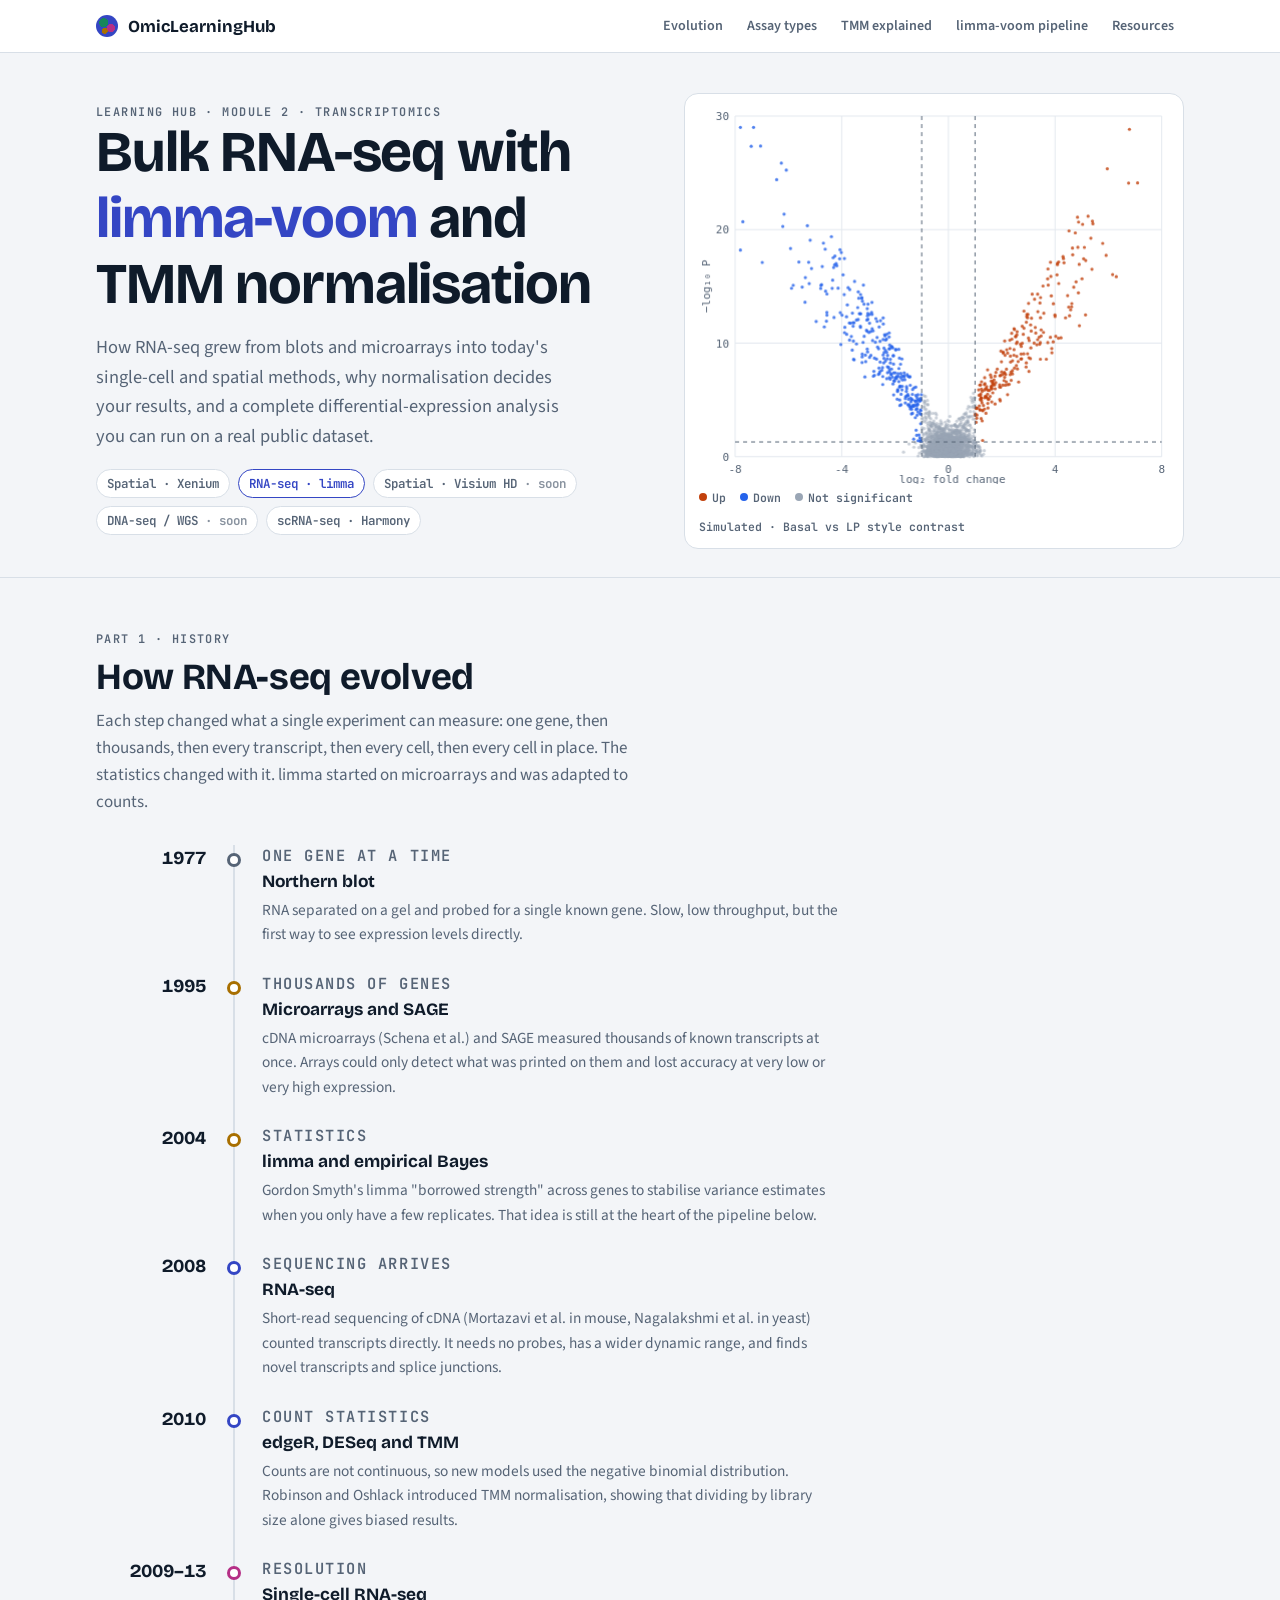
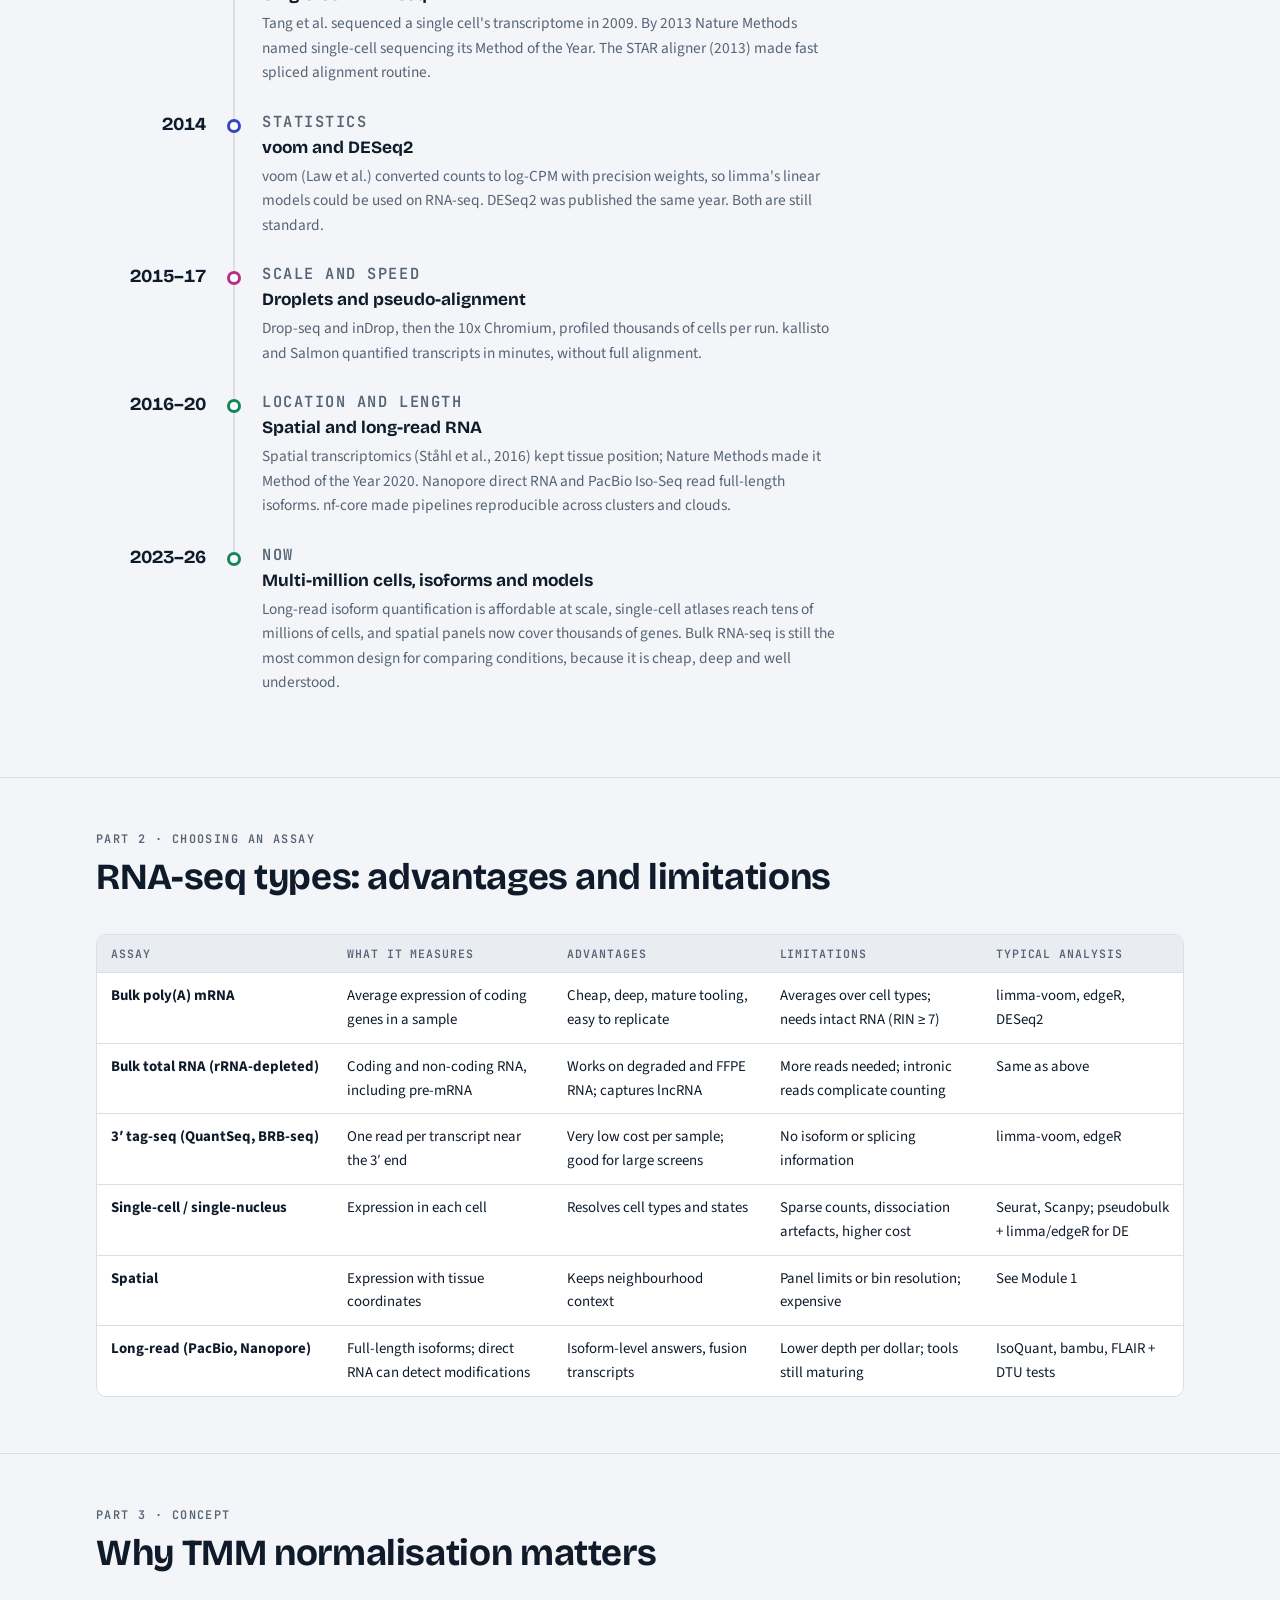
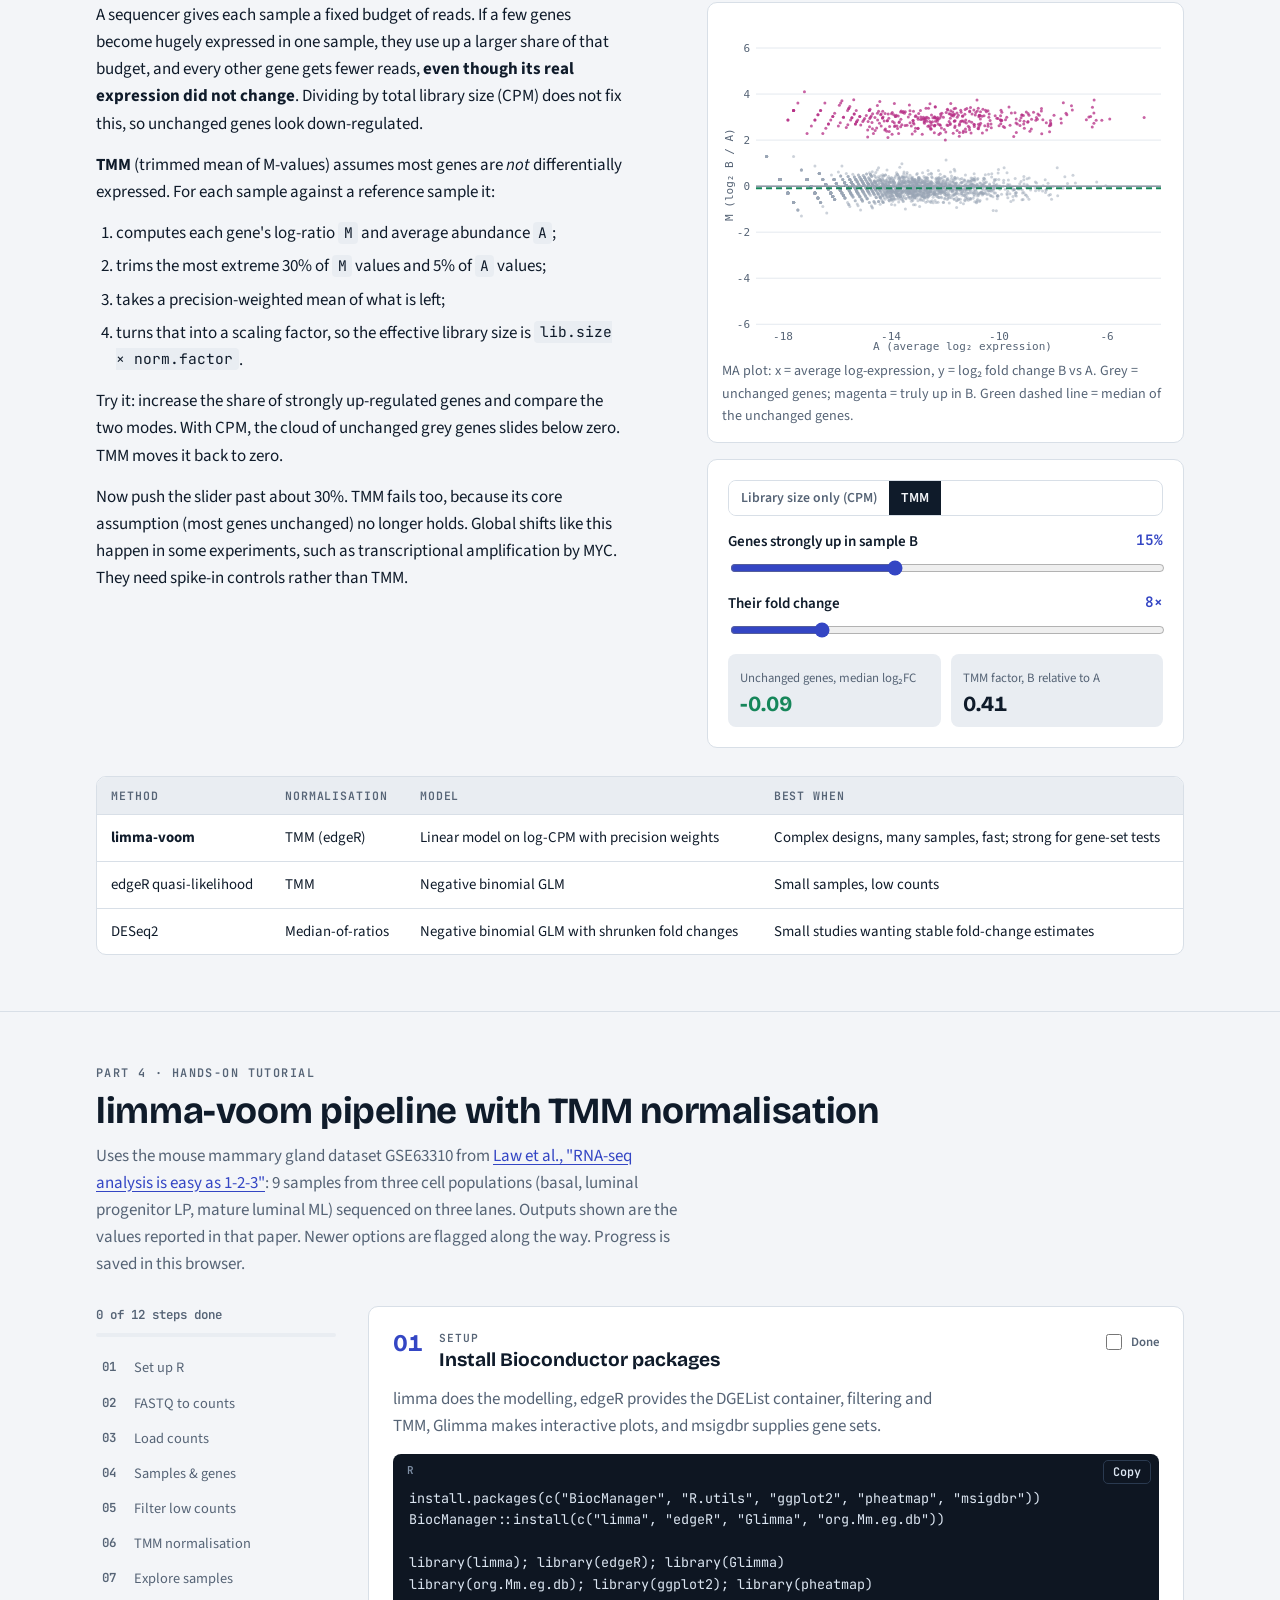
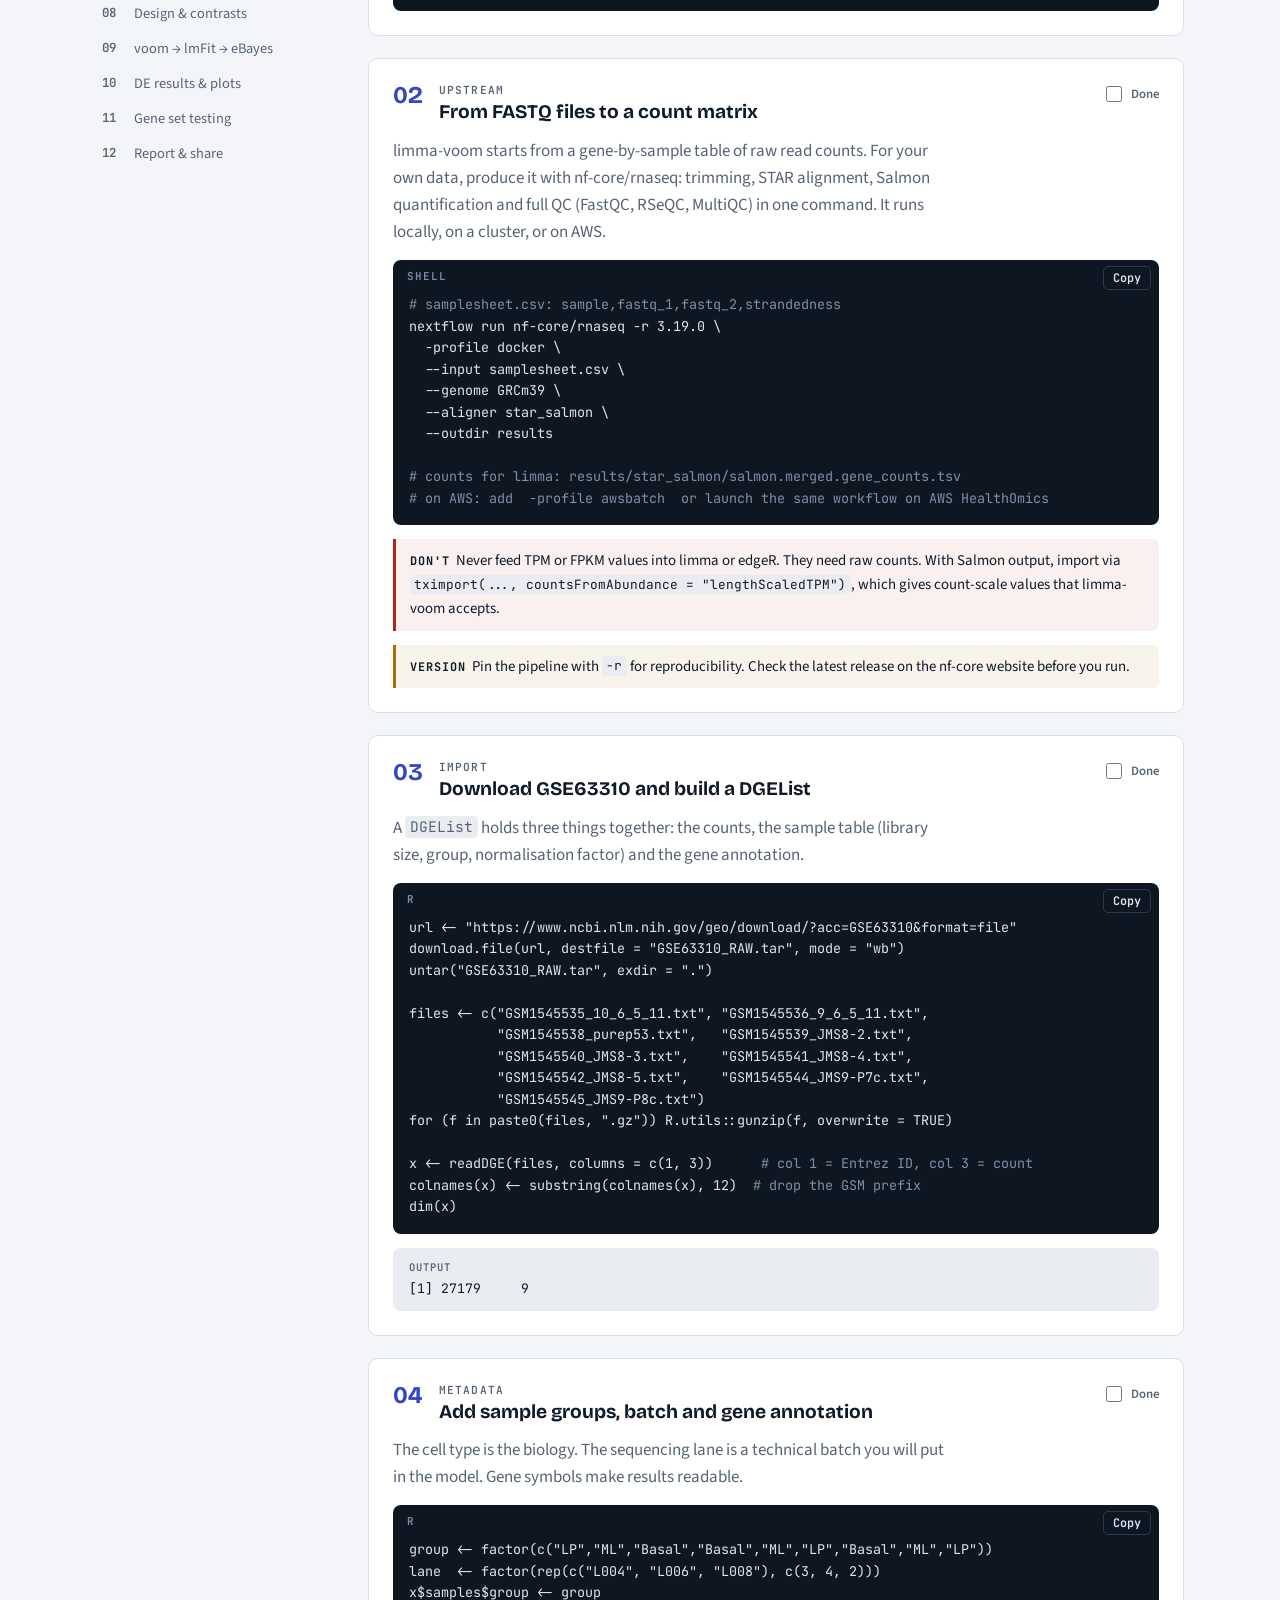
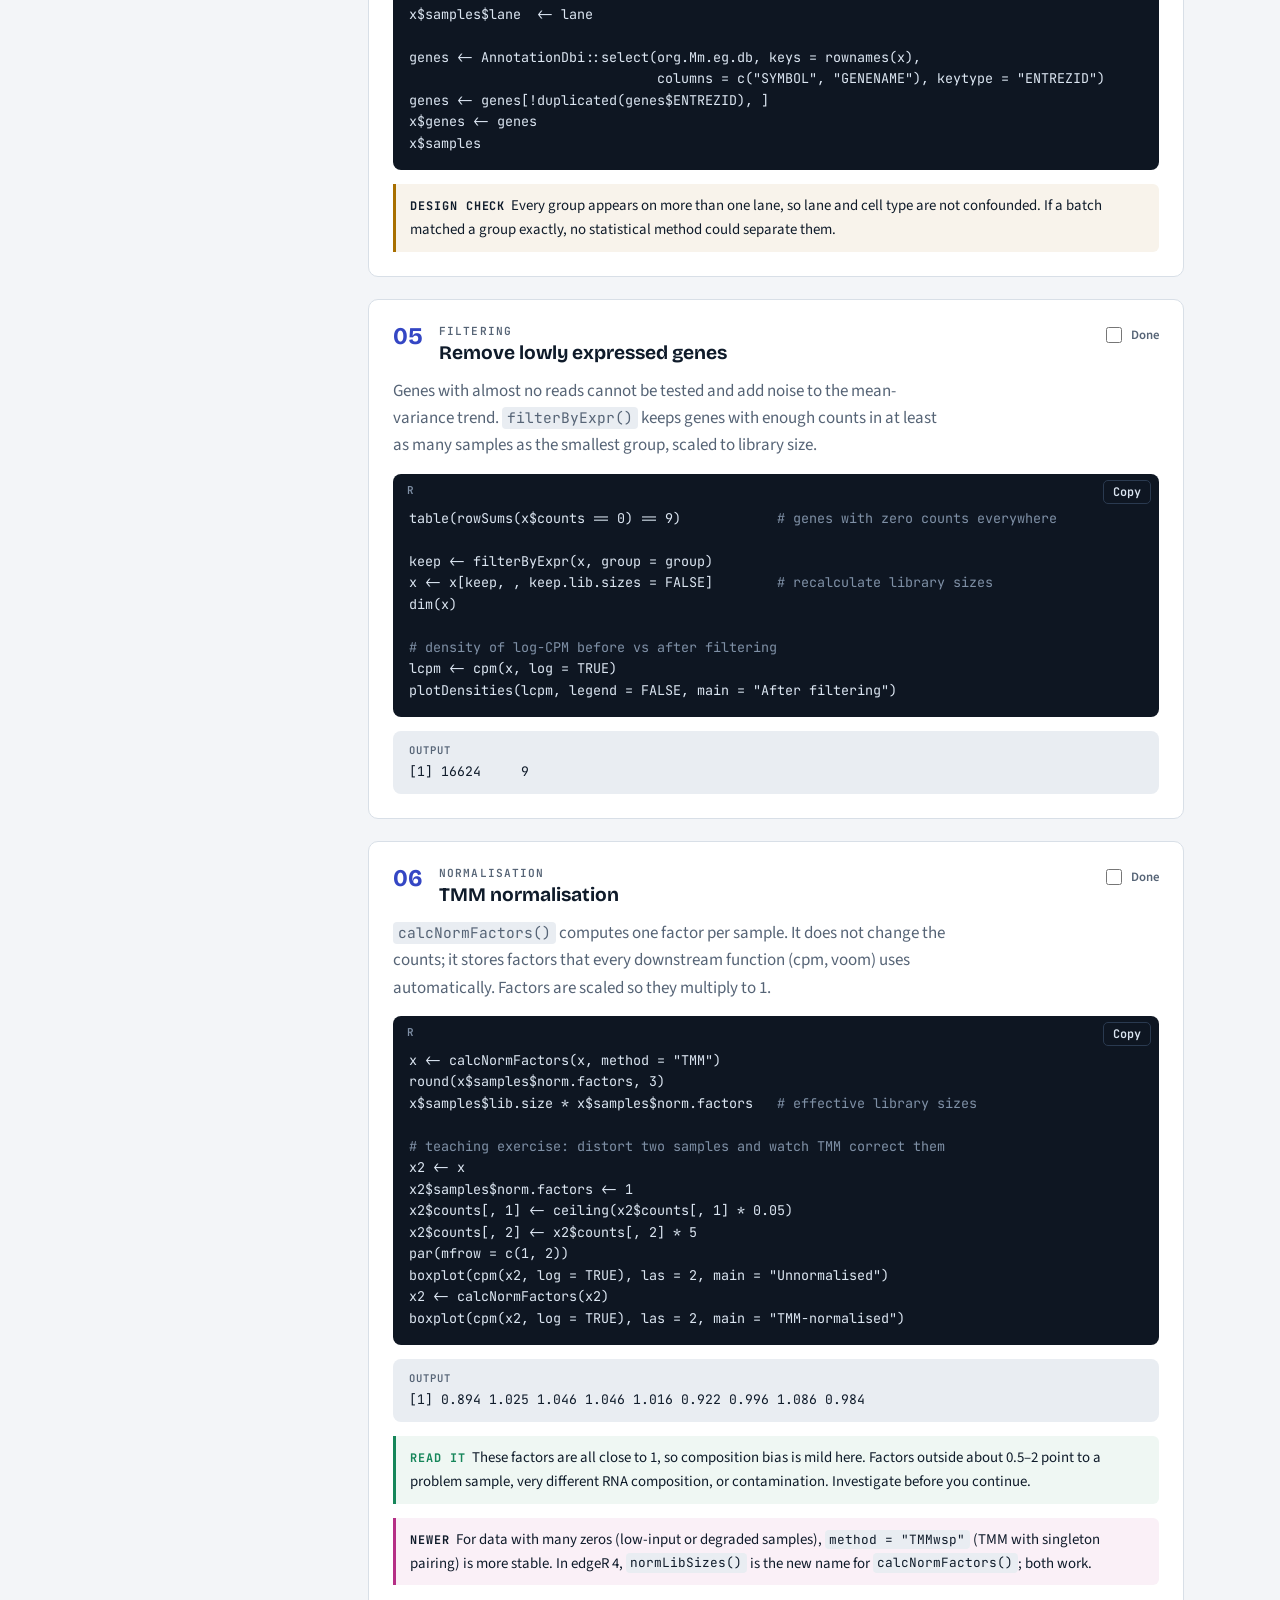
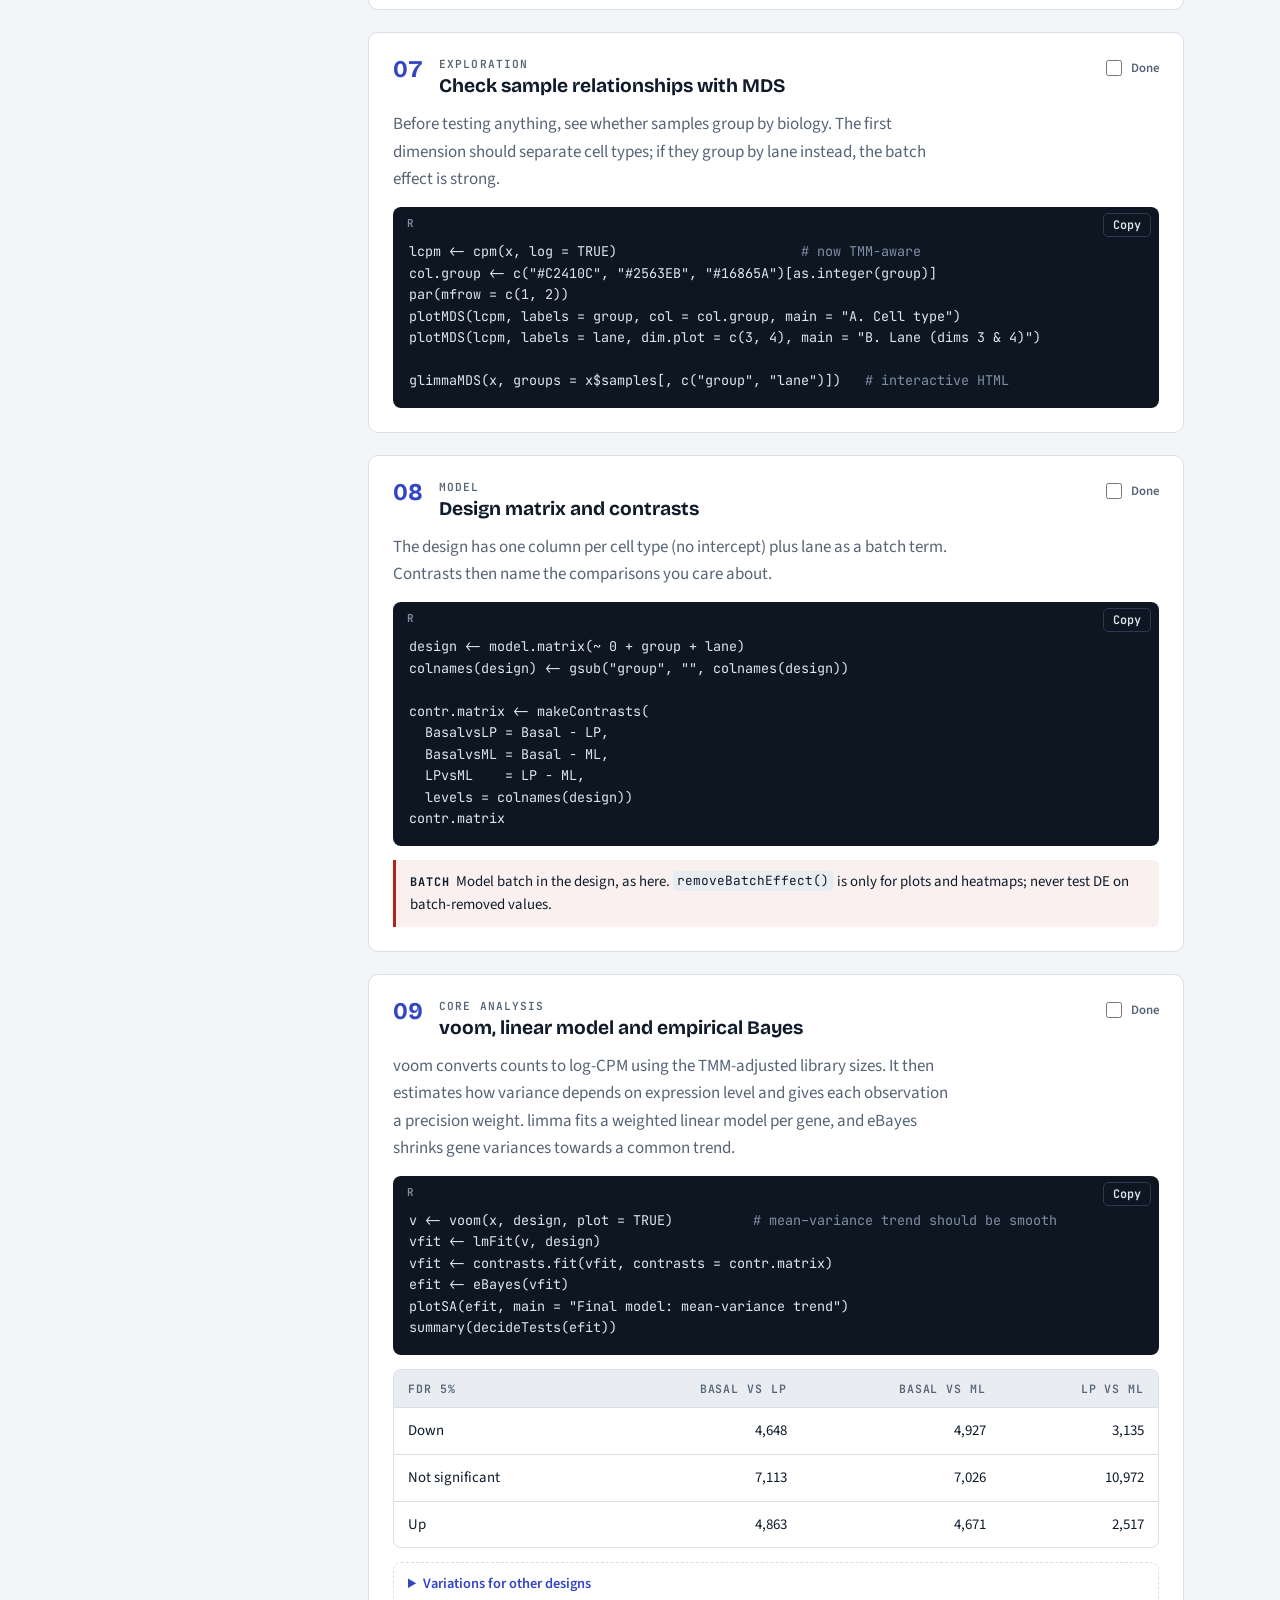
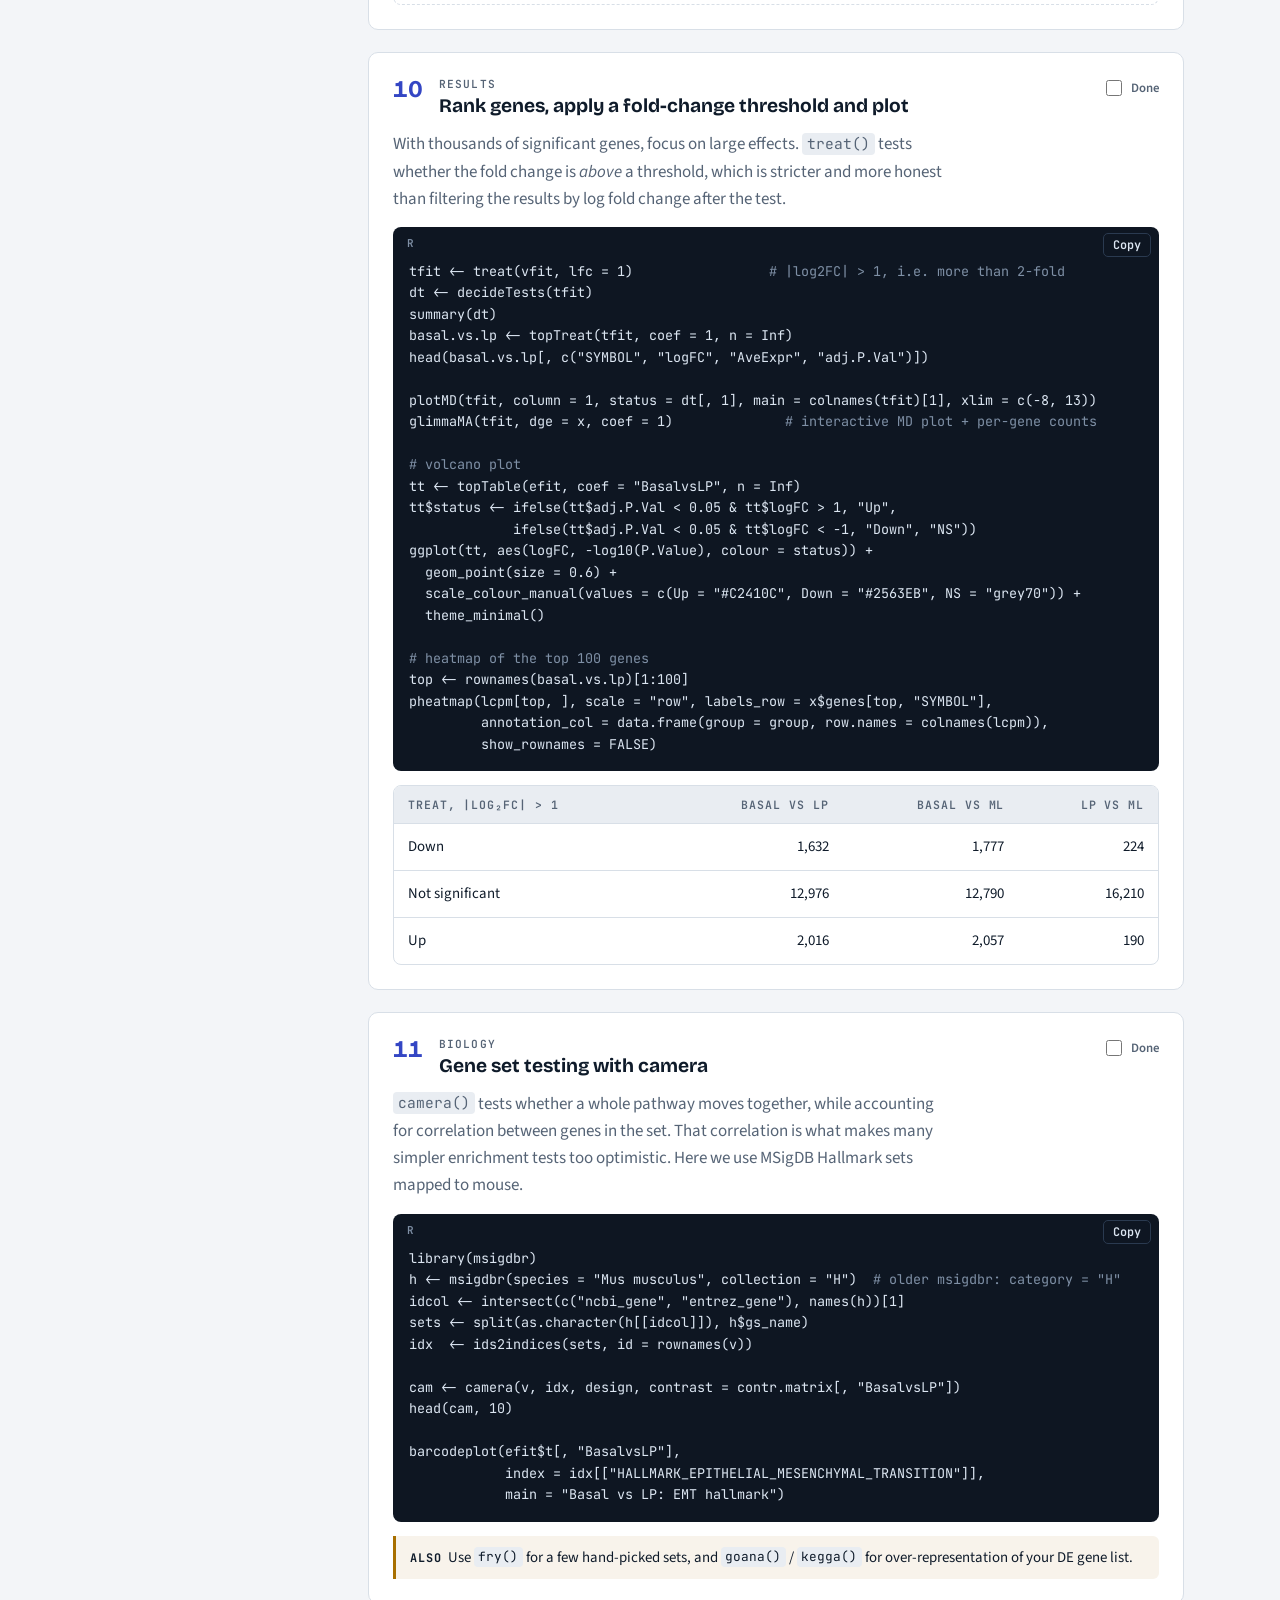
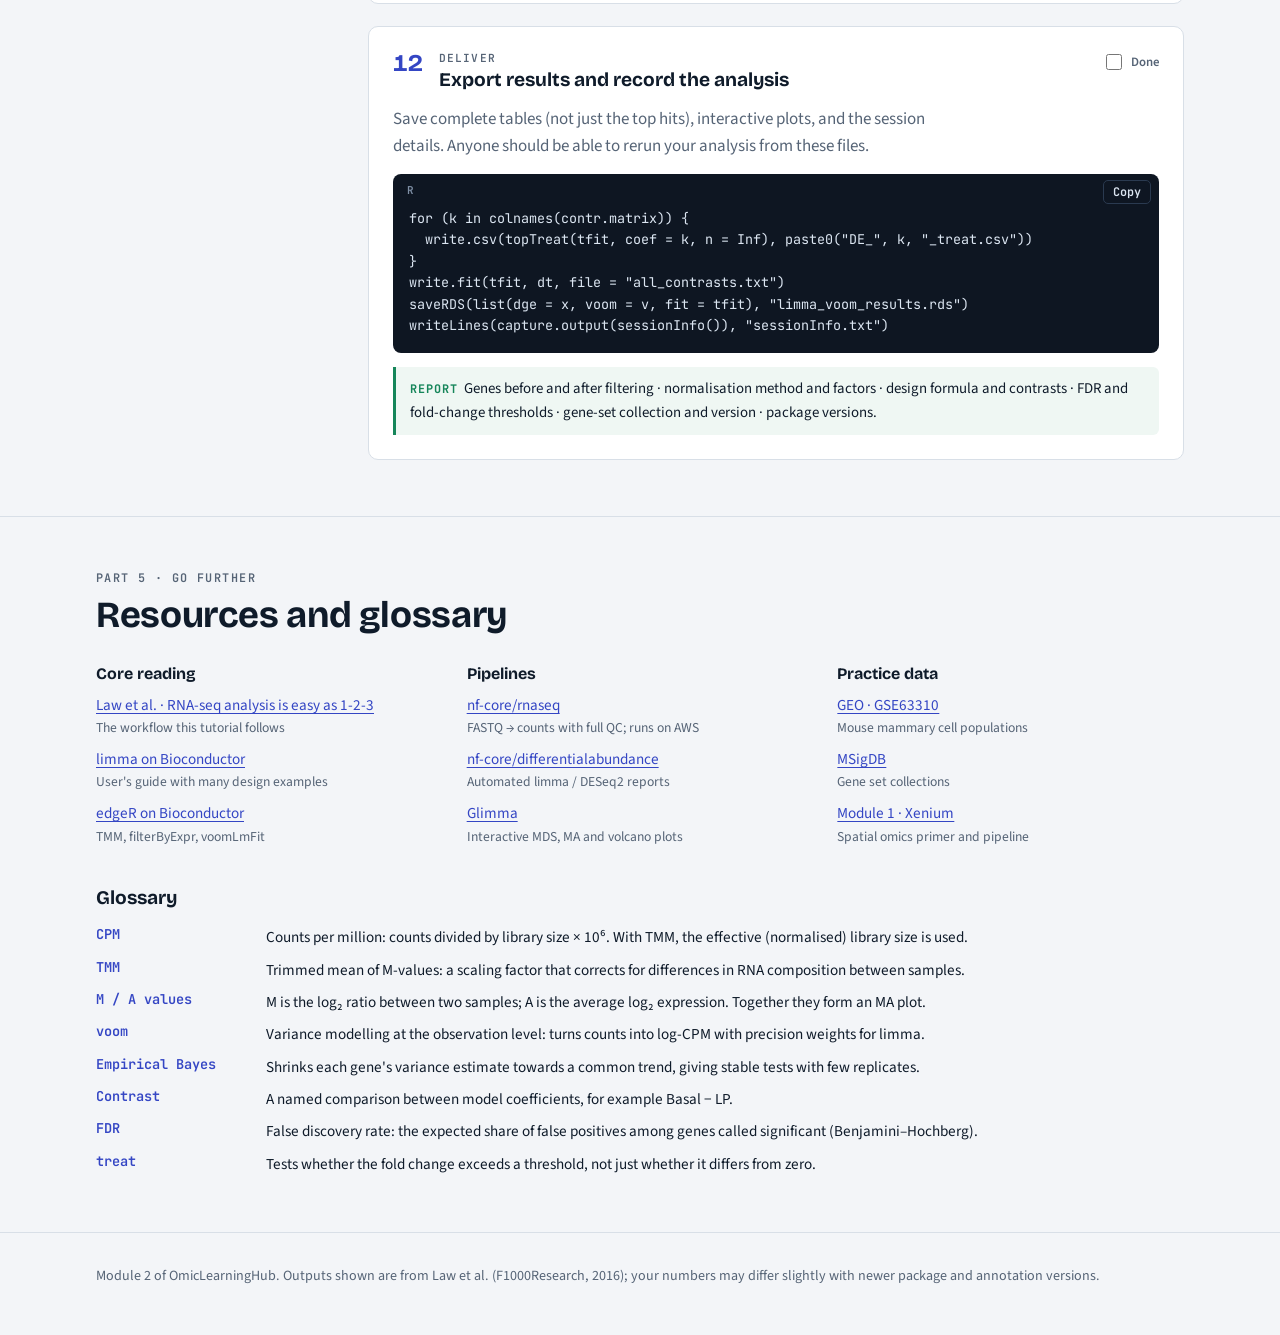
==== commit 610349df: "Rename site brand to OmicLearningHub Co-Authored-By: Claude Opus 5.5 <noreply@anthropic.com> Claude-" ====
--- a/rnaseq.html
+++ b/rnaseq.html
@@ -192,7 +192,7 @@
 
 <header class="top">
   <div class="wrap">
-    <a class="brand" href="index.html"><i aria-hidden="true"></i>OmicsRun Learn</a>
+    <a class="brand" href="index.html"><i aria-hidden="true"></i>OmicLearningHub</a>
     <nav class="tabs" aria-label="Sections">
       <a href="#evolution">Evolution</a>
       <a href="#types">Assay types</a>
@@ -612,7 +612,7 @@
 </main>
 
 <footer>
-  <div class="wrap">Module 2 of the OmicsRun learning hub. Outputs shown are from Law et al. (F1000Research, 2016); your numbers may differ slightly with newer package and annotation versions.</div>
+  <div class="wrap">Module 2 of OmicLearningHub. Outputs shown are from Law et al. (F1000Research, 2016); your numbers may differ slightly with newer package and annotation versions.</div>
 </footer>
 
 <script>
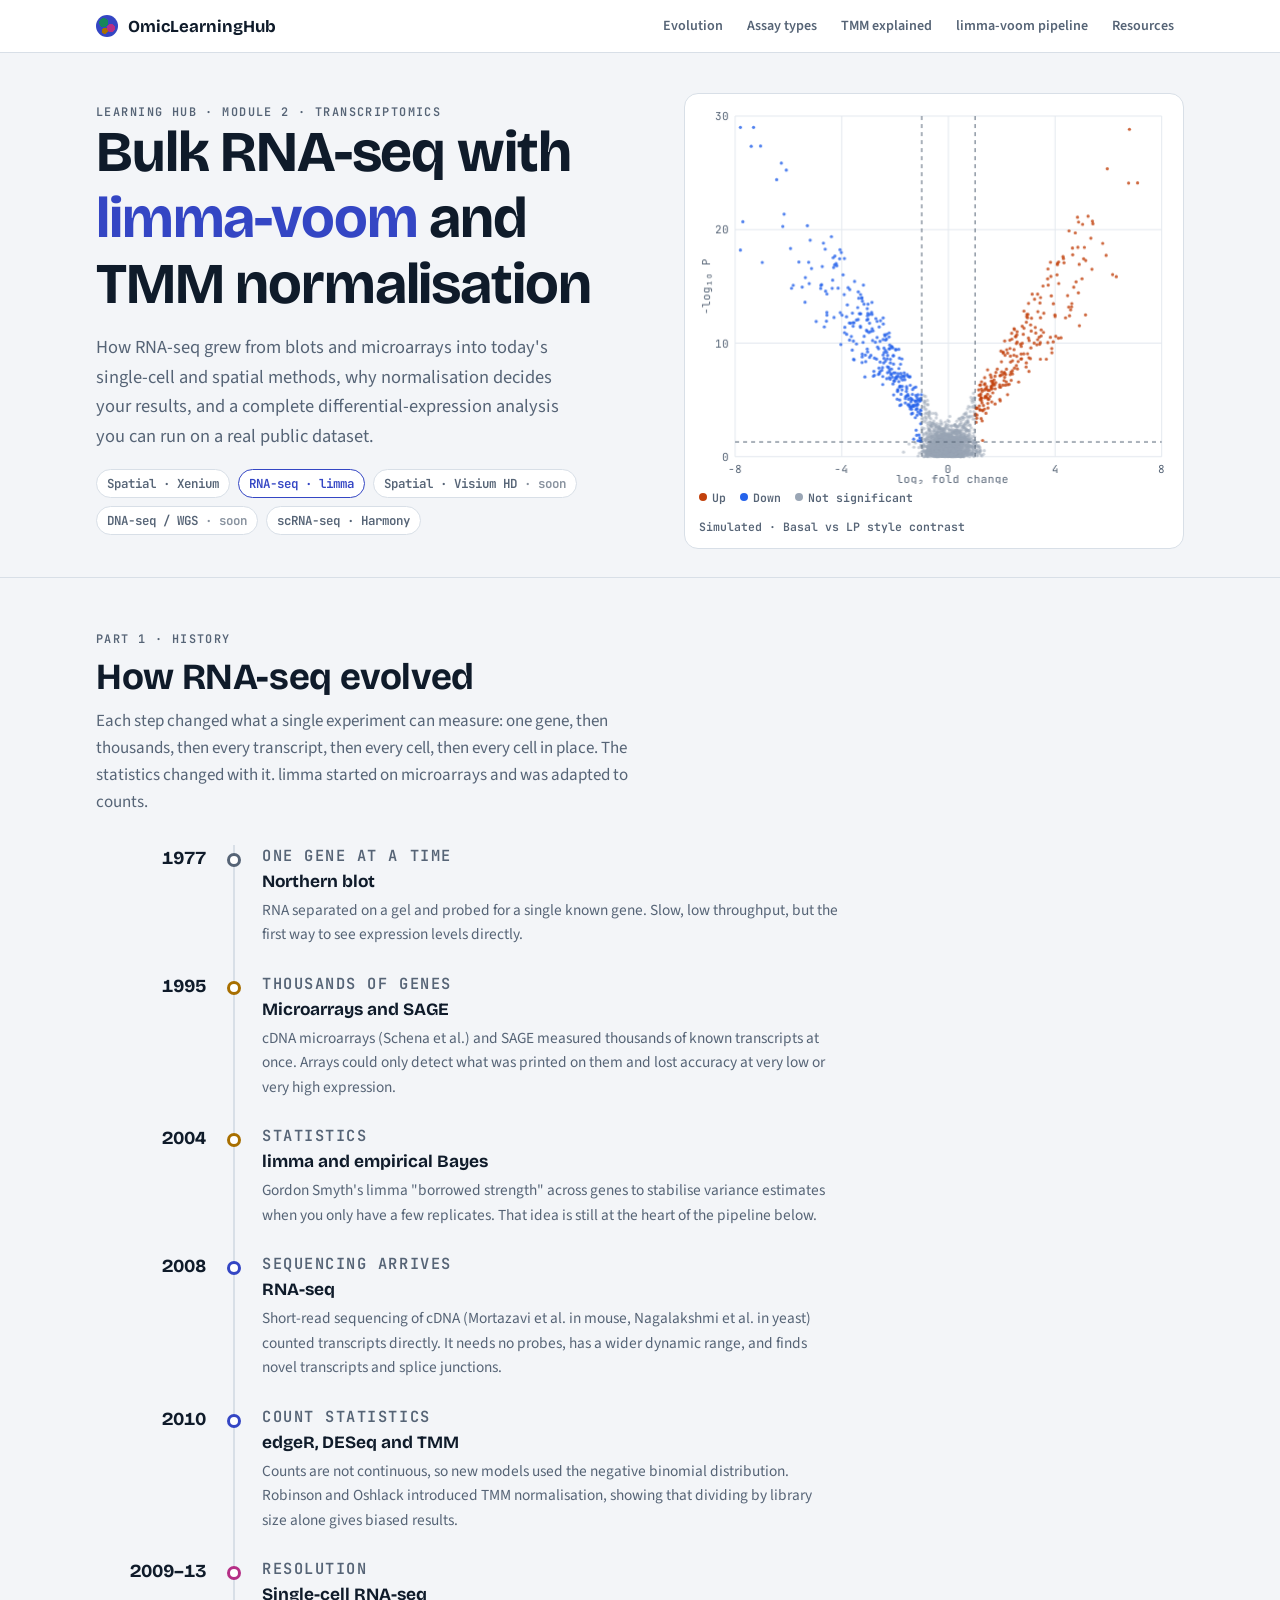
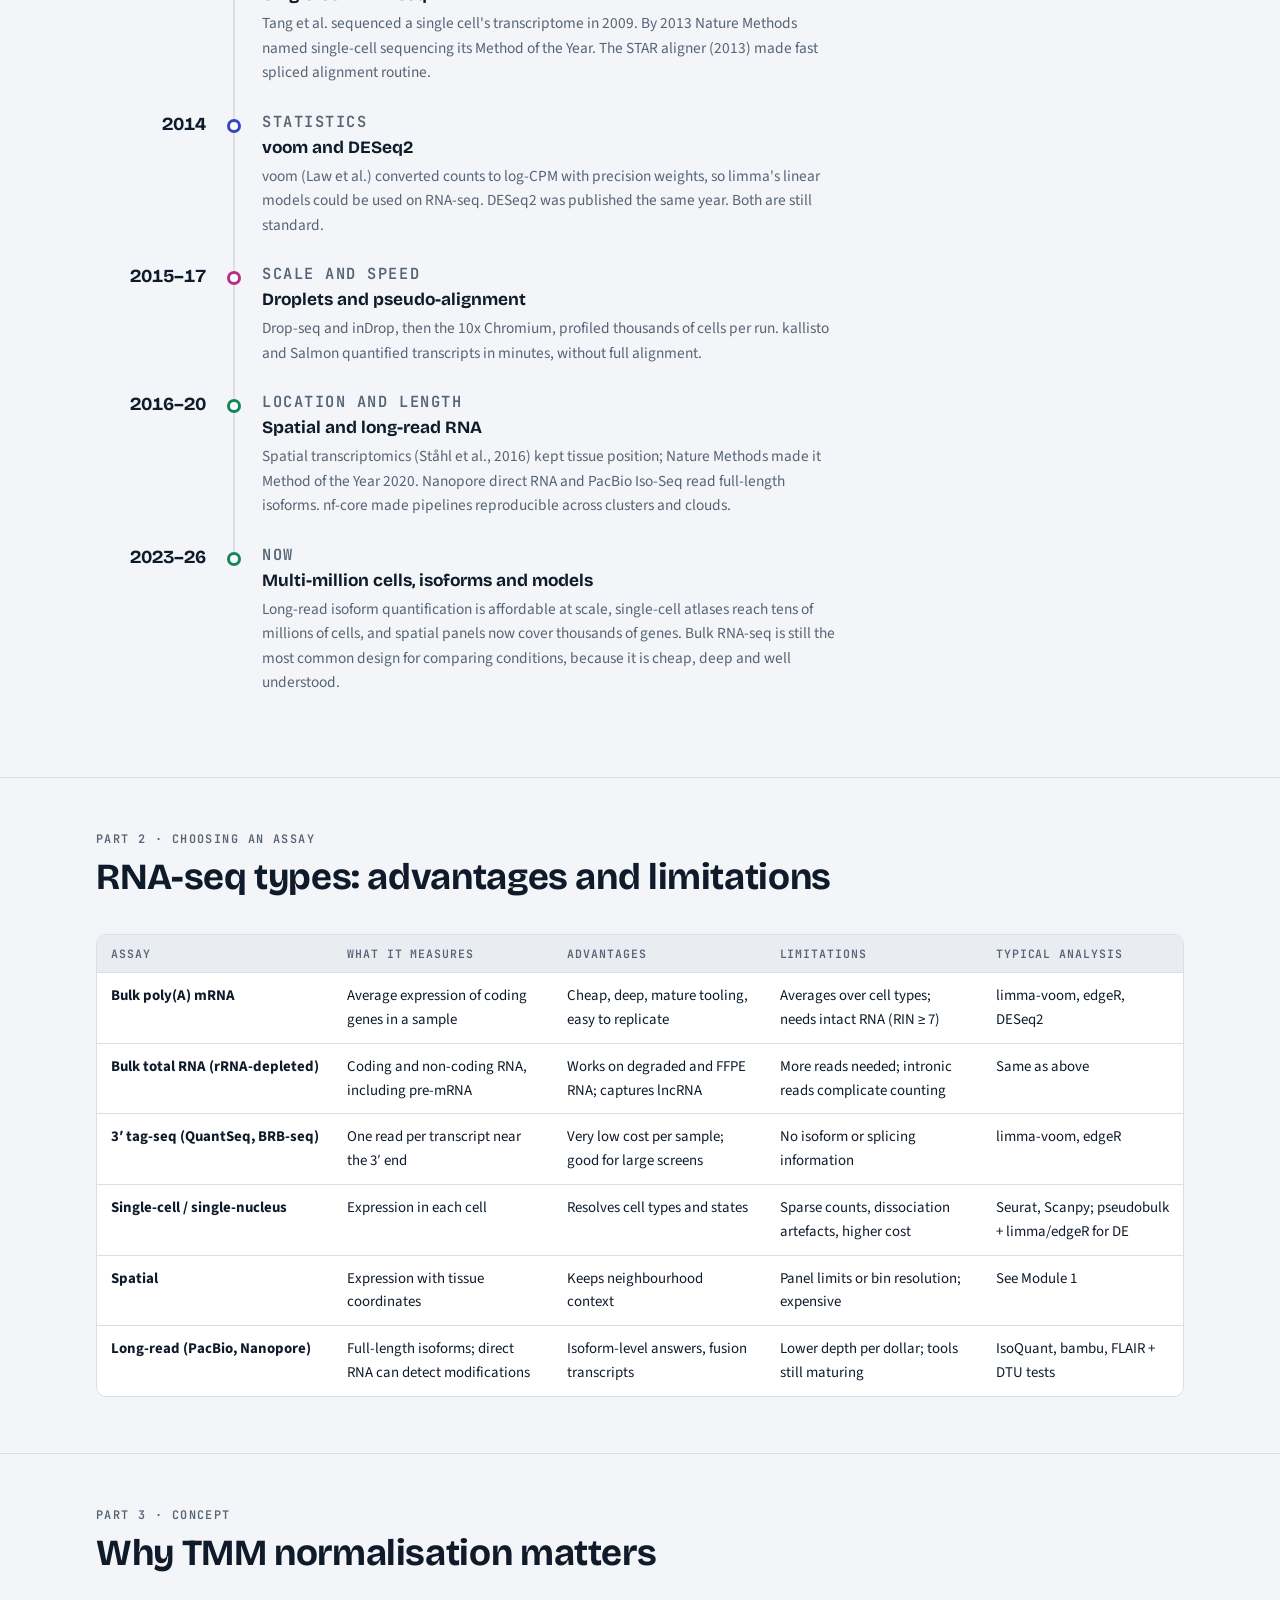
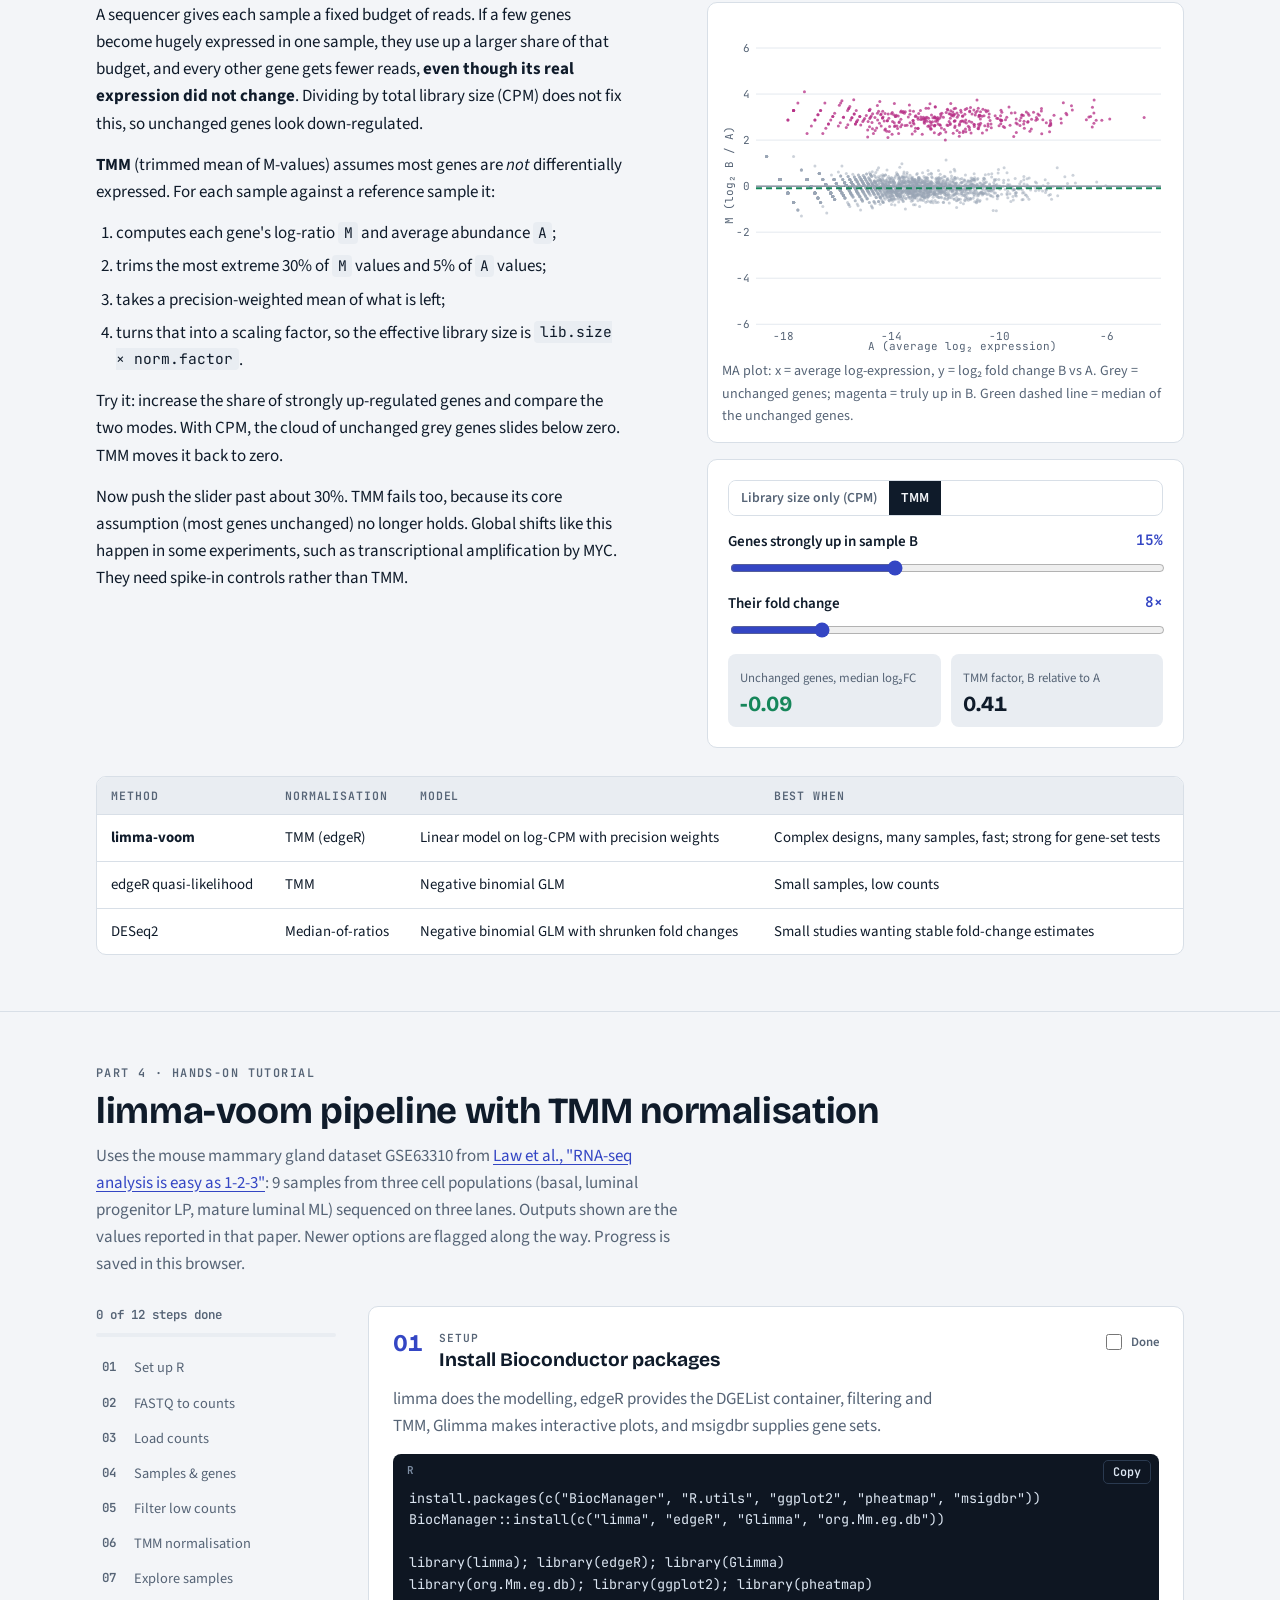
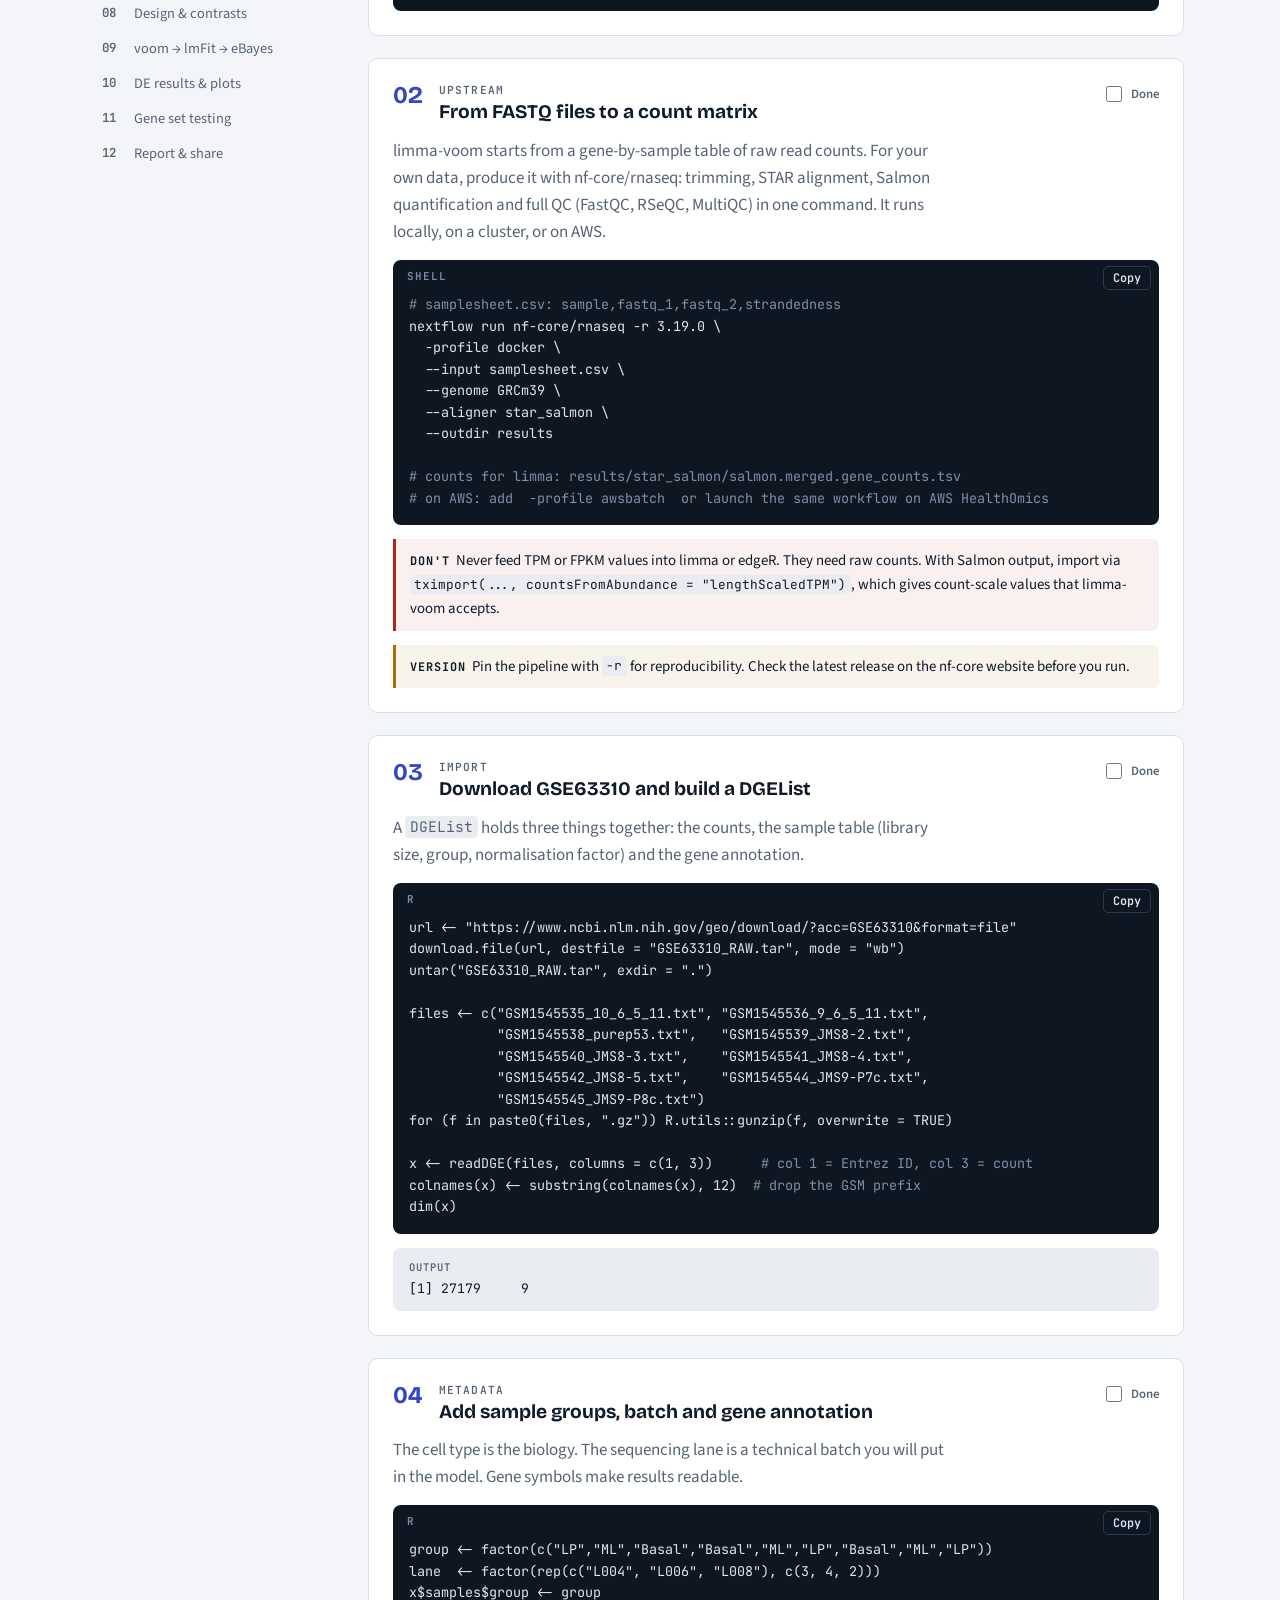
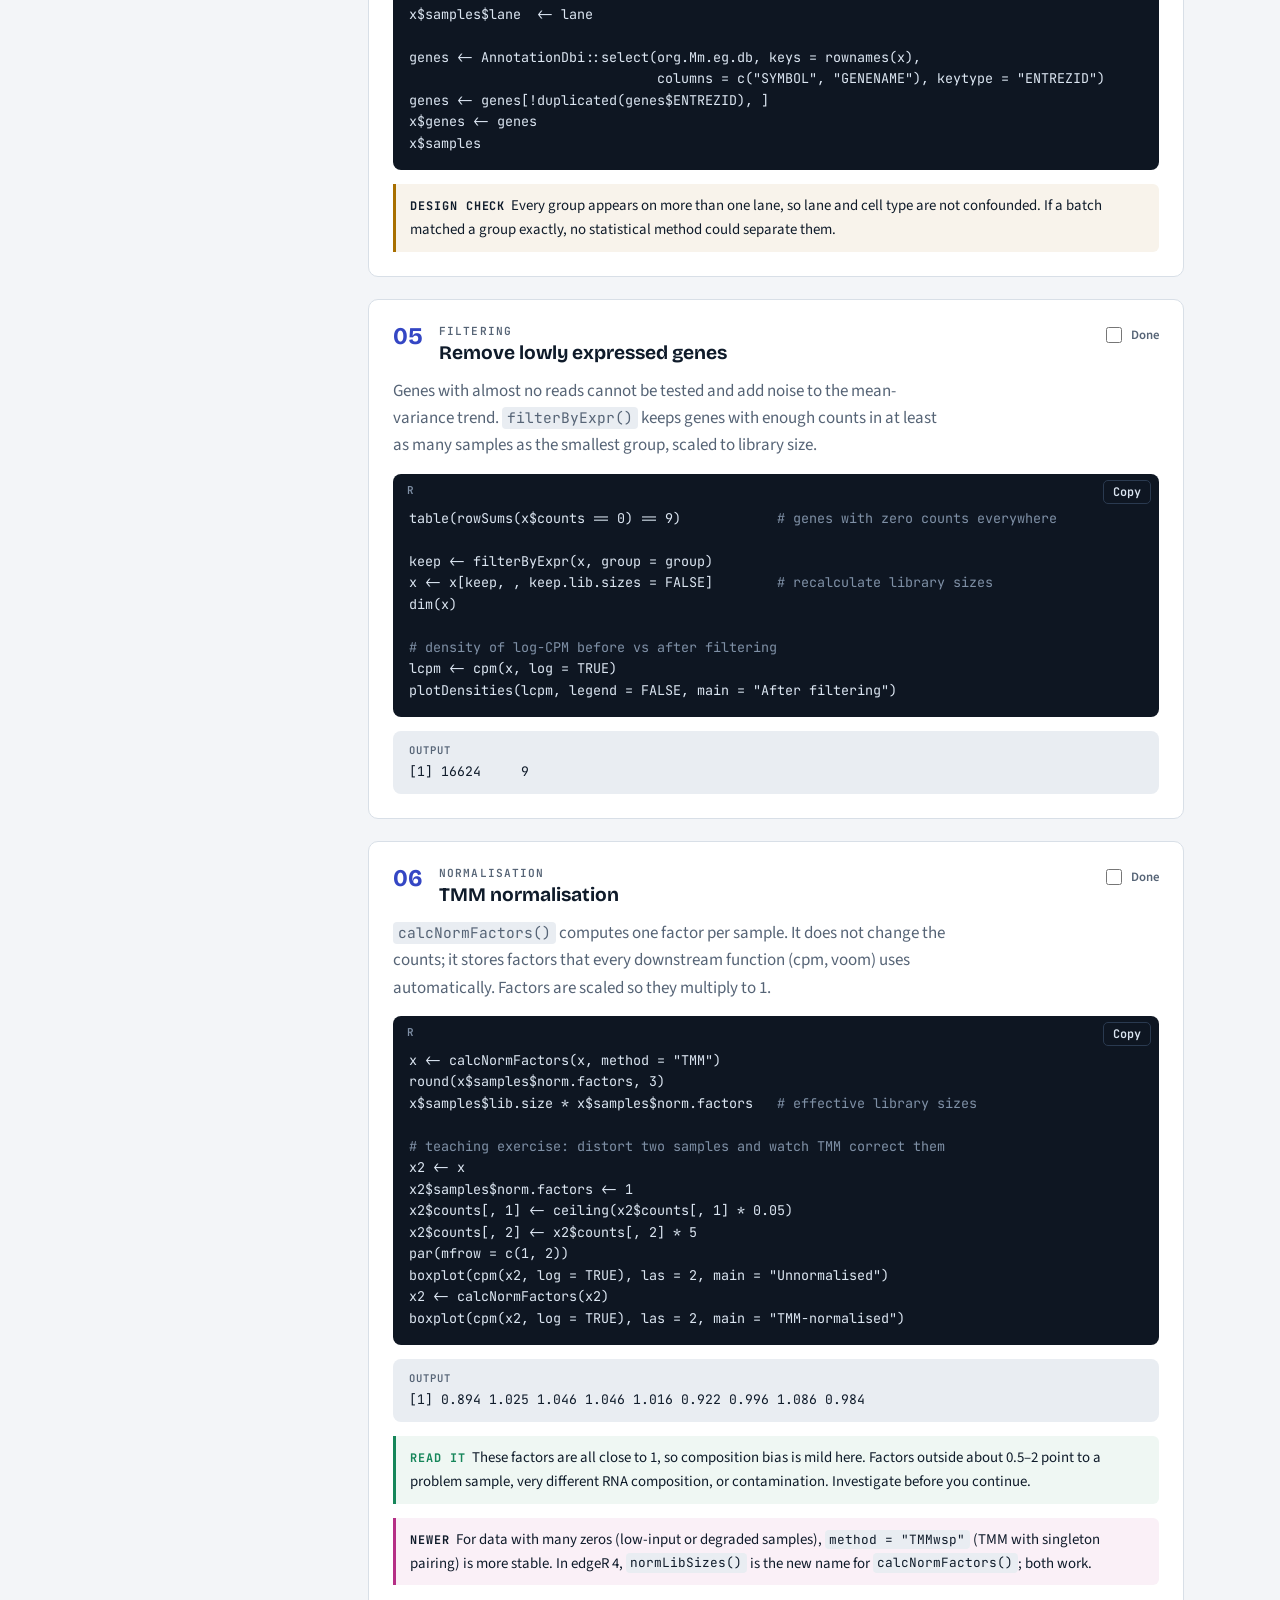
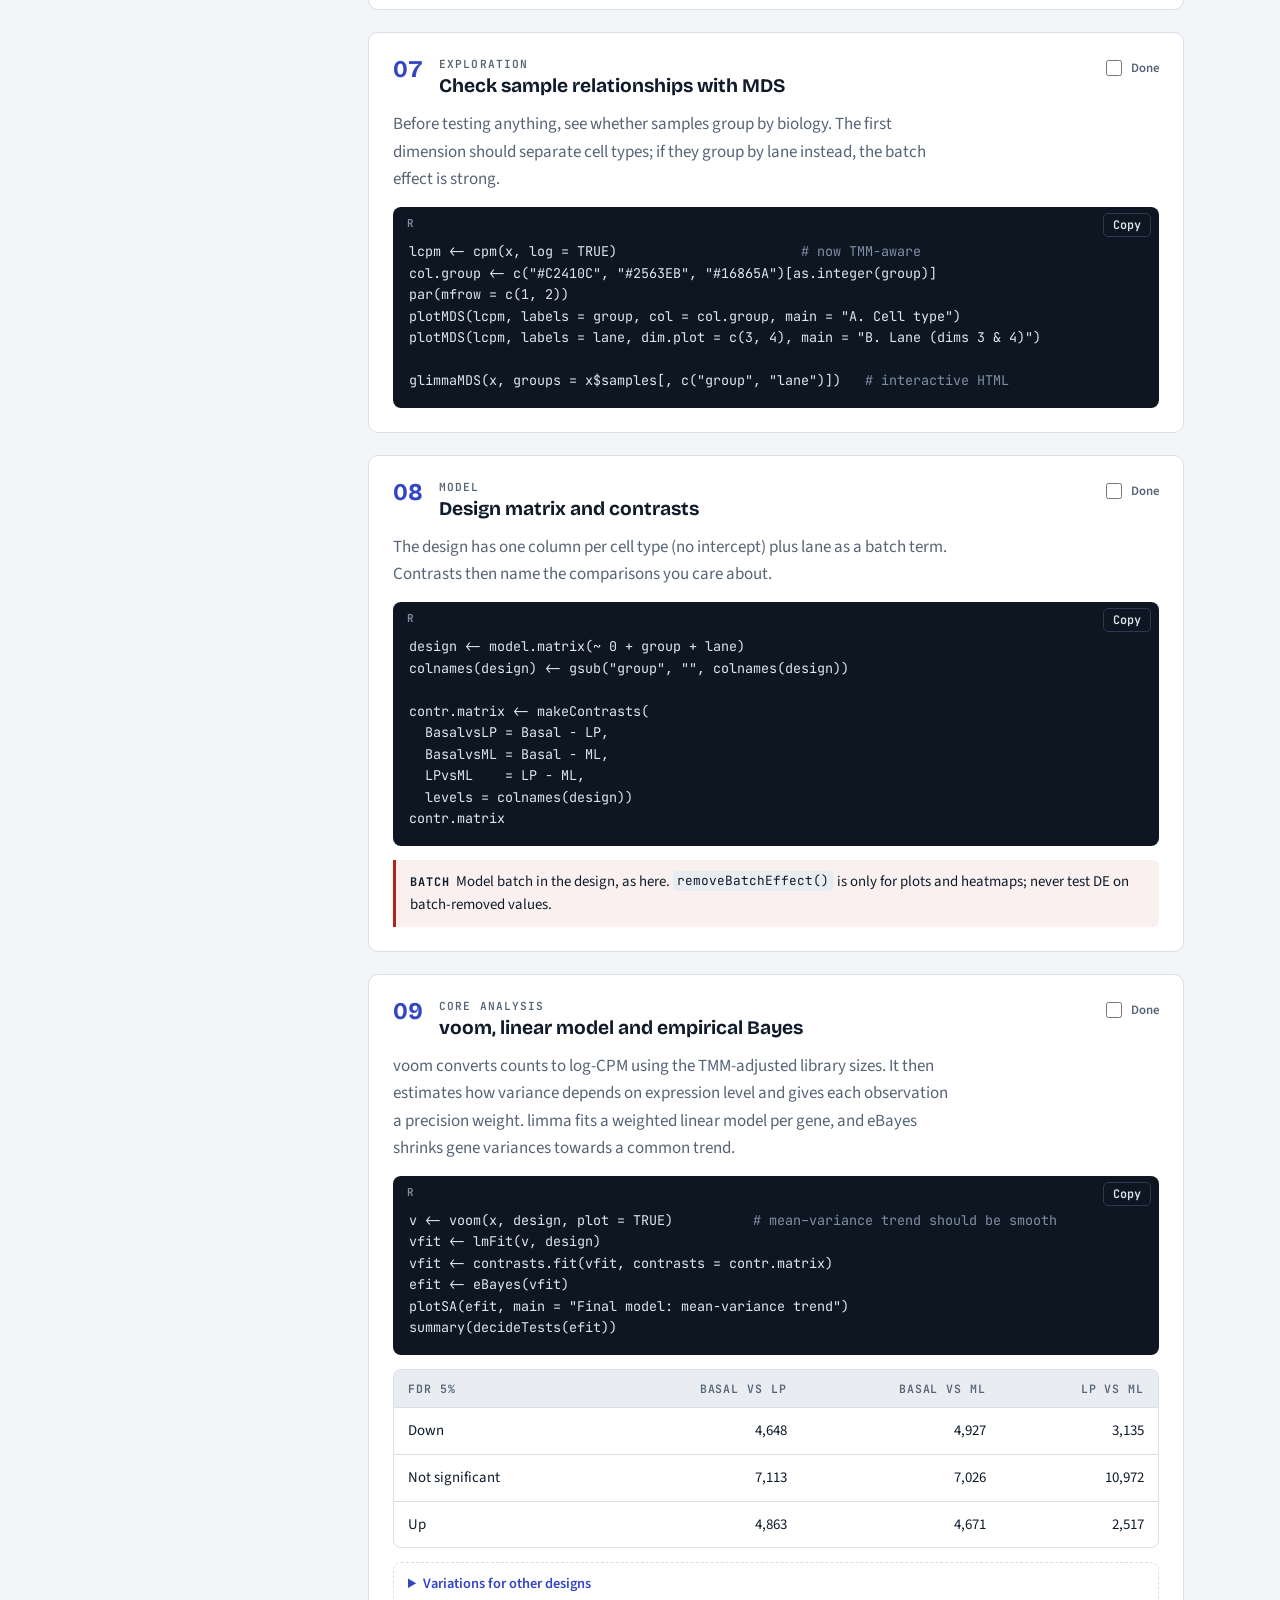
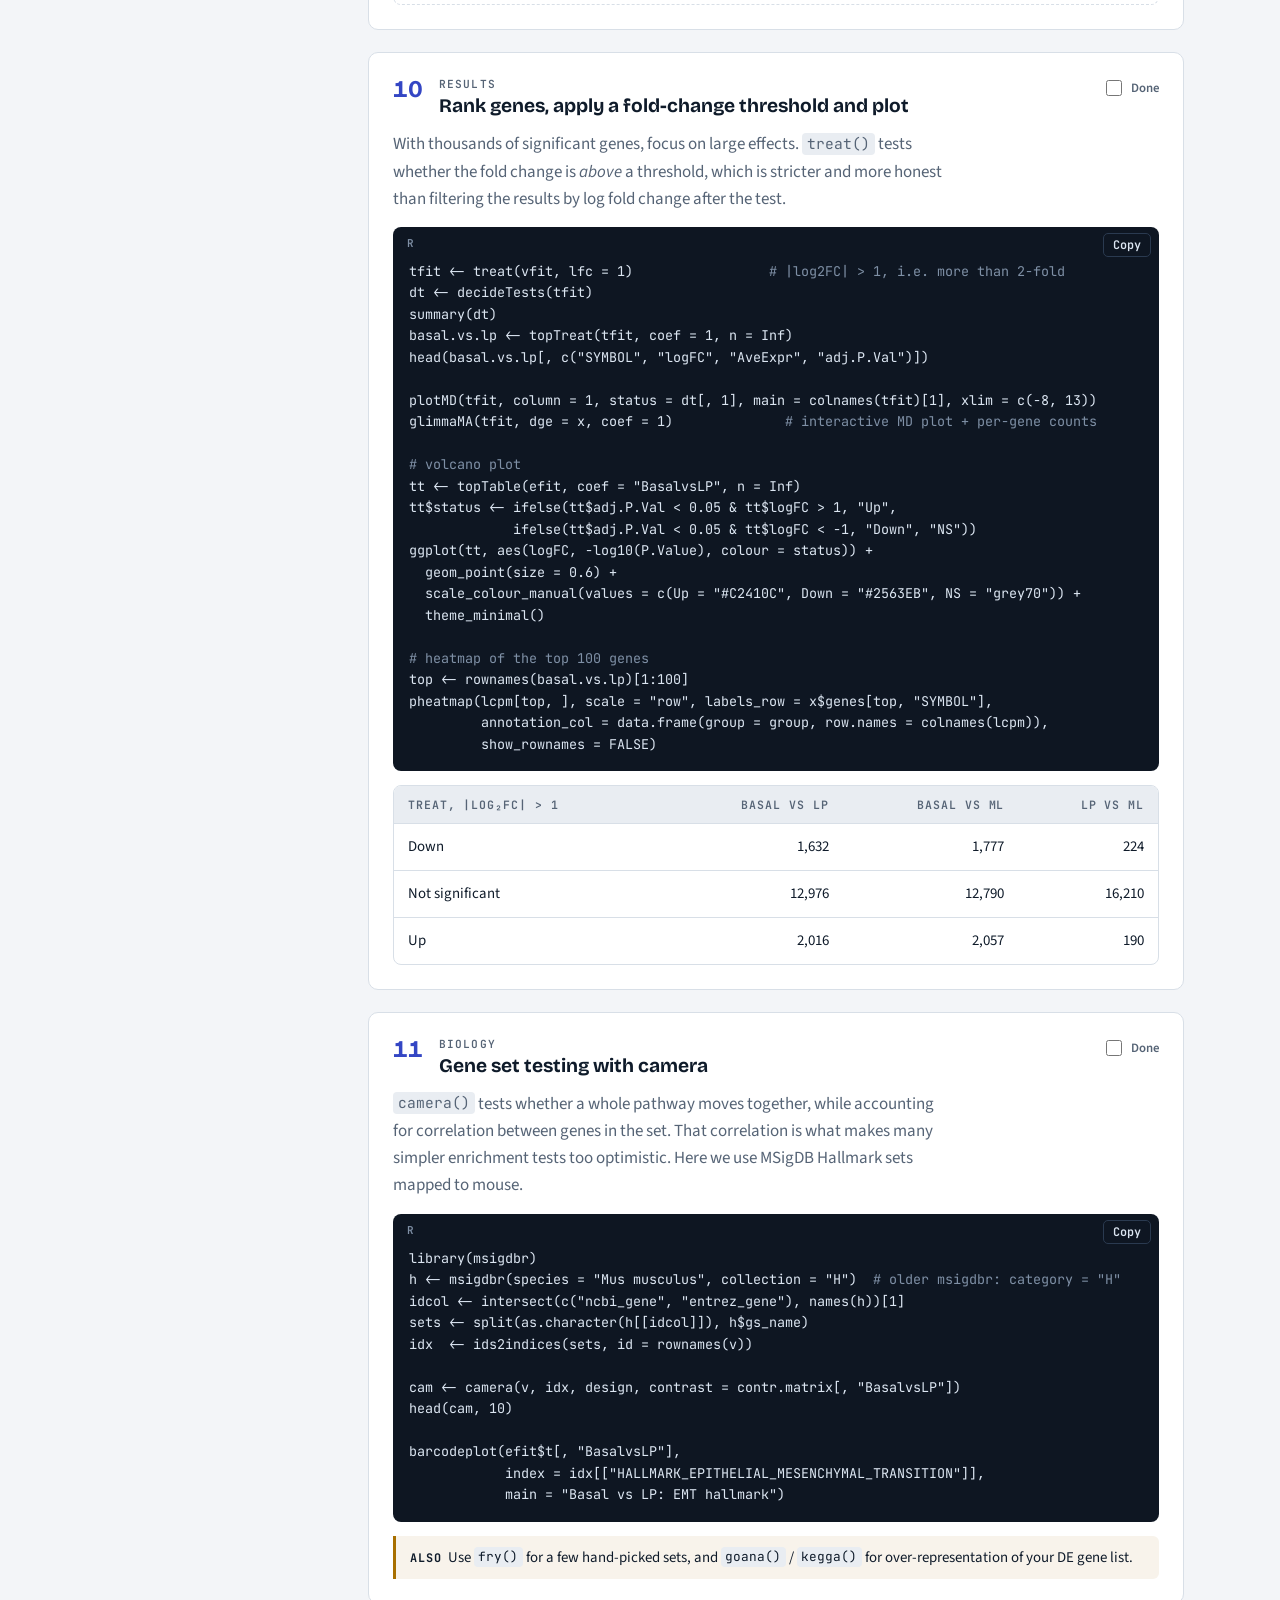
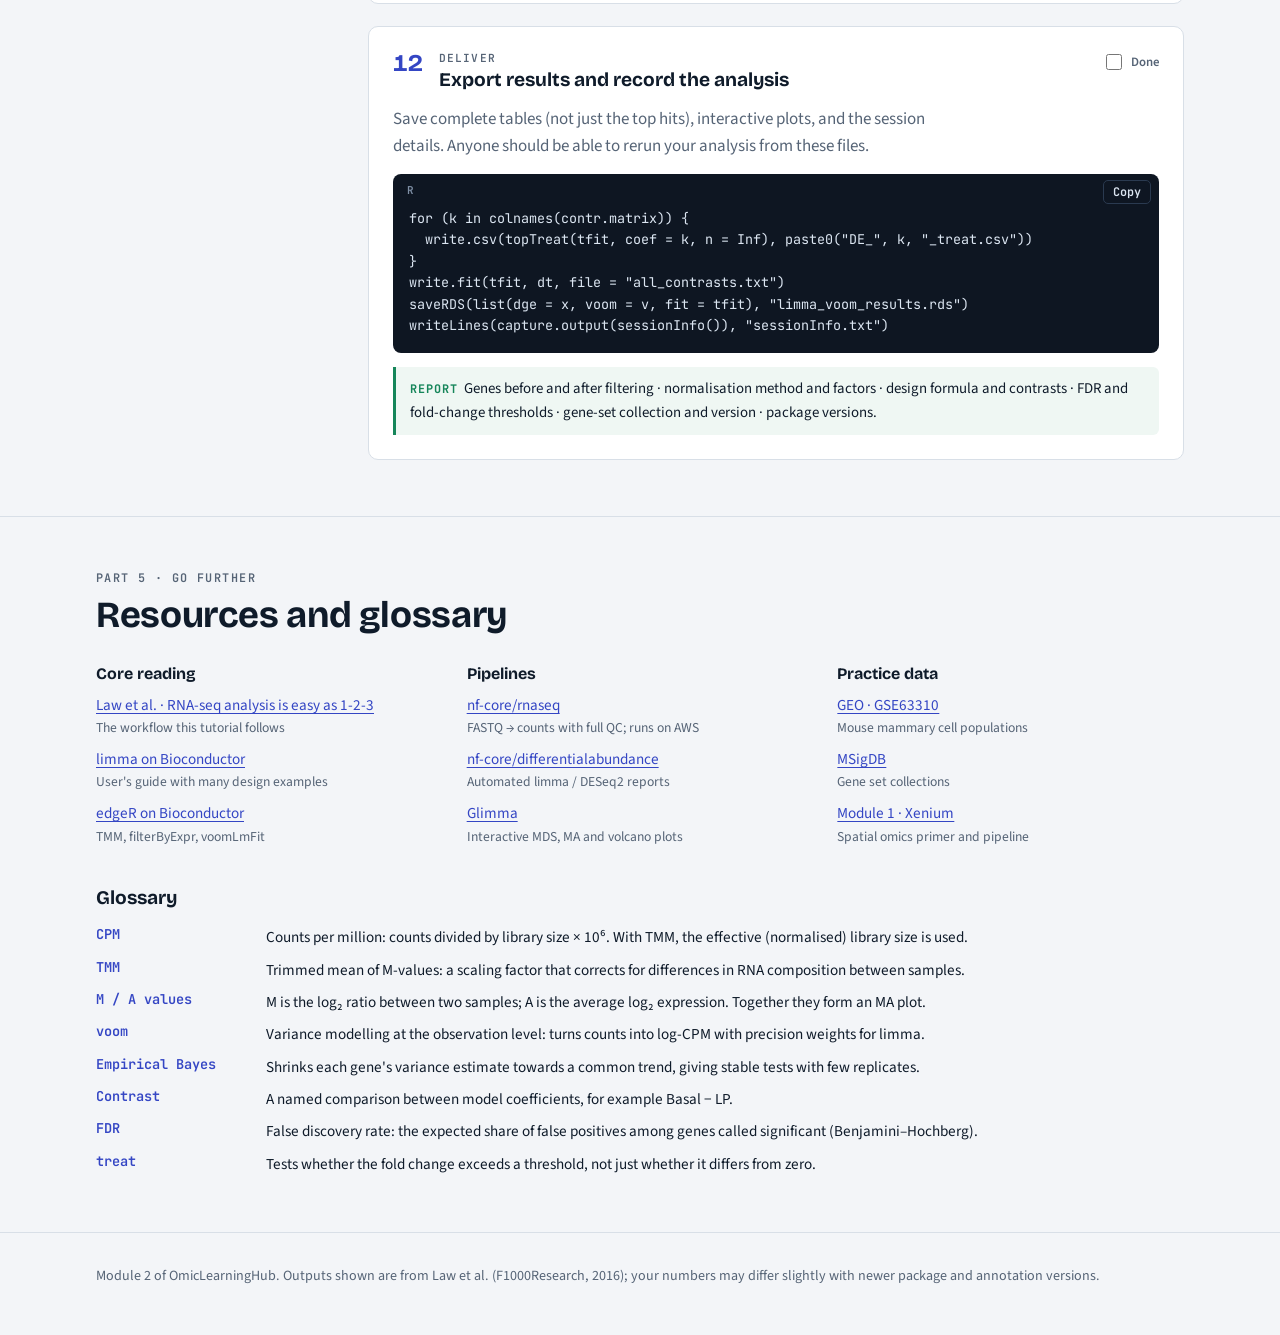
==== commit c192ce67: "Add Xenium multi-slide TMA case study and script; fix phone-width step headers Co-Authored-By: Claud" ====
--- a/rnaseq.html
+++ b/rnaseq.html
@@ -128,7 +128,11 @@
 .toc a span:first-child{font:600 .78rem/1.7 var(--f-mono)}
 .steps{display:grid;gap:22px;min-width:0}
 .step{background:var(--surface);border:1px solid var(--line);border-radius:var(--r);padding:24px;display:grid;gap:14px;min-width:0;scroll-margin-top:90px}
-.step-head{display:grid;grid-template-columns:auto 1fr auto;gap:14px;align-items:start}
+.step{grid-template-columns:minmax(0,1fr)}
+.step>*{min-width:0}
+.step .why code{overflow-wrap:anywhere}
+.step-head{display:grid;grid-template-columns:auto minmax(0,1fr) auto;gap:14px;align-items:start}
+.step-head h3,.step-head .kind{overflow-wrap:anywhere}
 .num{font:700 1.5rem/1 var(--f-display);color:var(--accent);min-width:2ch;font-variant-numeric:tabular-nums}
 .step-head .kind{font:600 .7rem var(--f-mono);text-transform:uppercase;letter-spacing:.1em;color:var(--muted);margin-bottom:4px}
 .done-toggle{display:flex;align-items:center;gap:6px;font:600 .8rem var(--f-body);color:var(--muted);cursor:pointer;white-space:nowrap}
@@ -176,7 +180,7 @@
   .res-grid,.toc{grid-template-columns:1fr}
   .tabs{margin-left:0;width:100%}
   .step{padding:18px}
-  .step-head{grid-template-columns:auto 1fr}
+  .step-head{grid-template-columns:auto minmax(0,1fr)}
   .done-toggle{grid-column:2}
   .era{grid-template-columns:62px 22px minmax(0,1fr);gap:0 10px}
   .era .yr{font-size:.95rem}
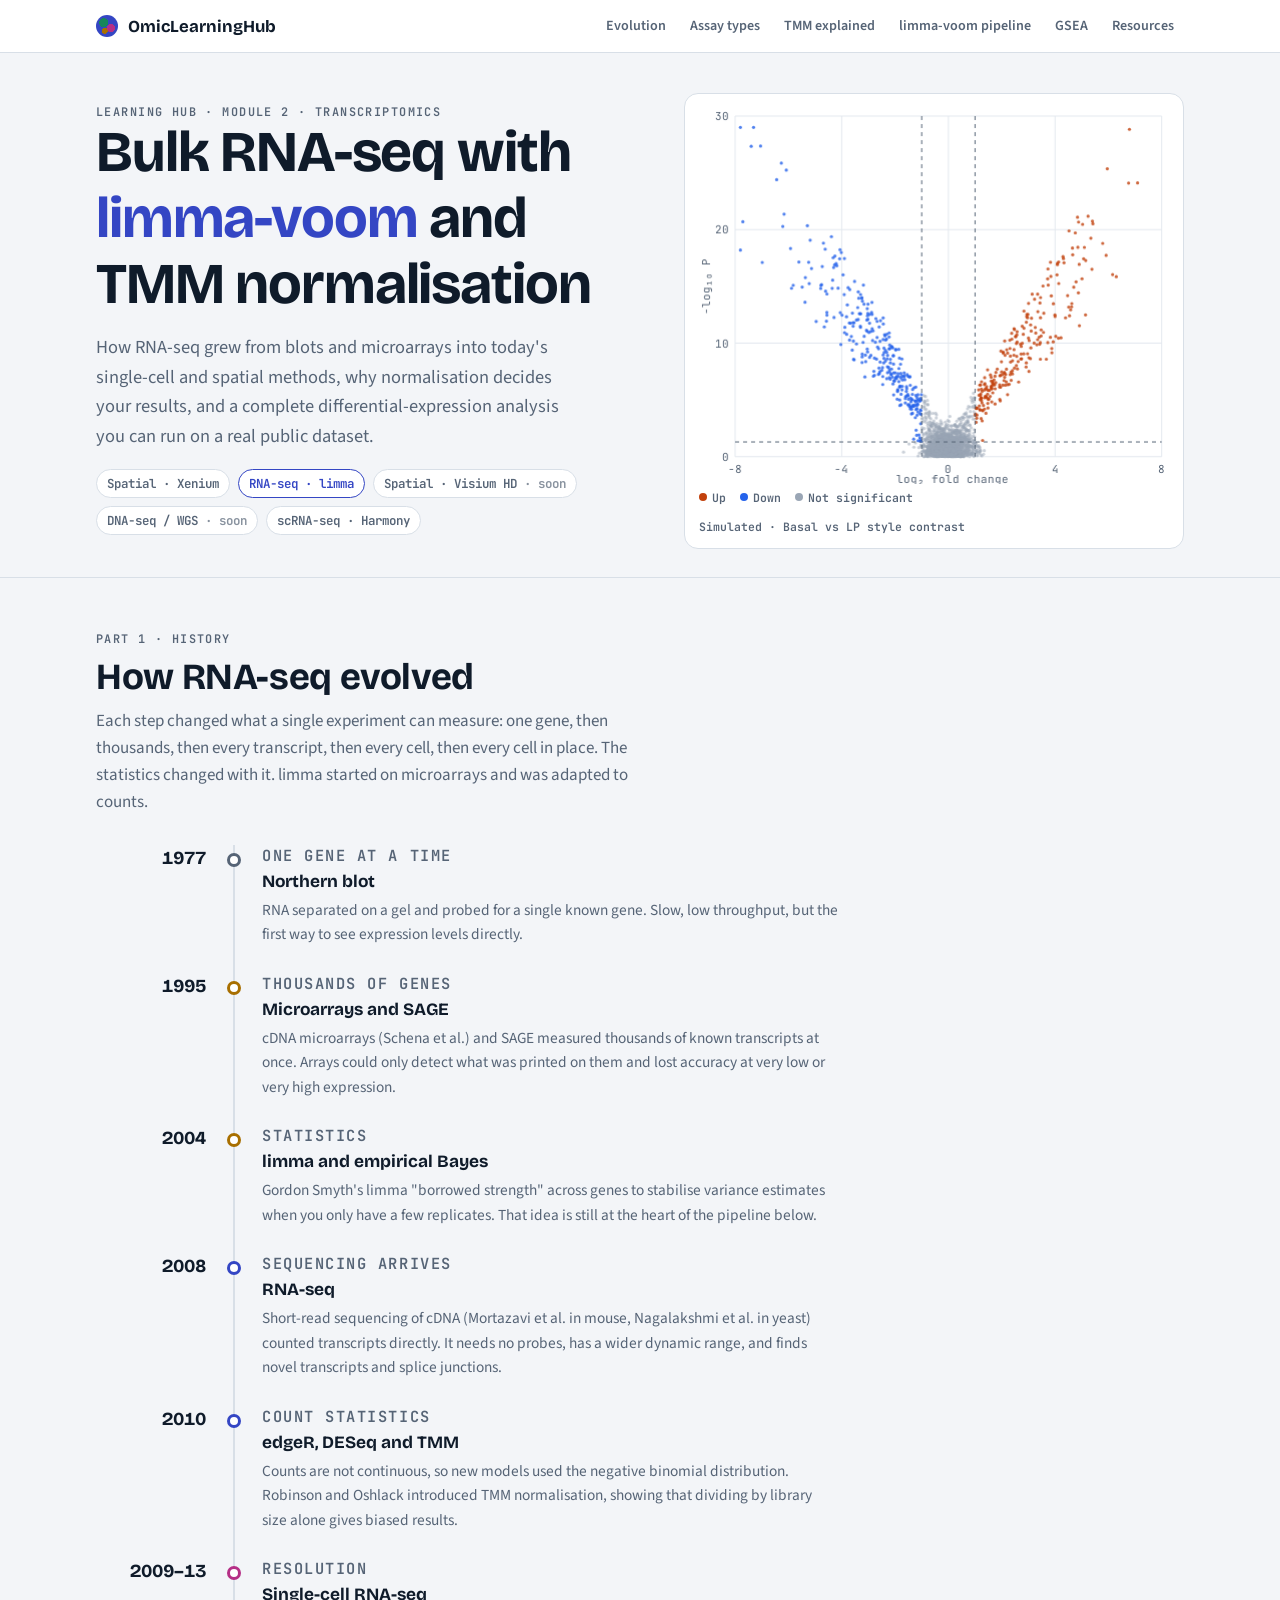
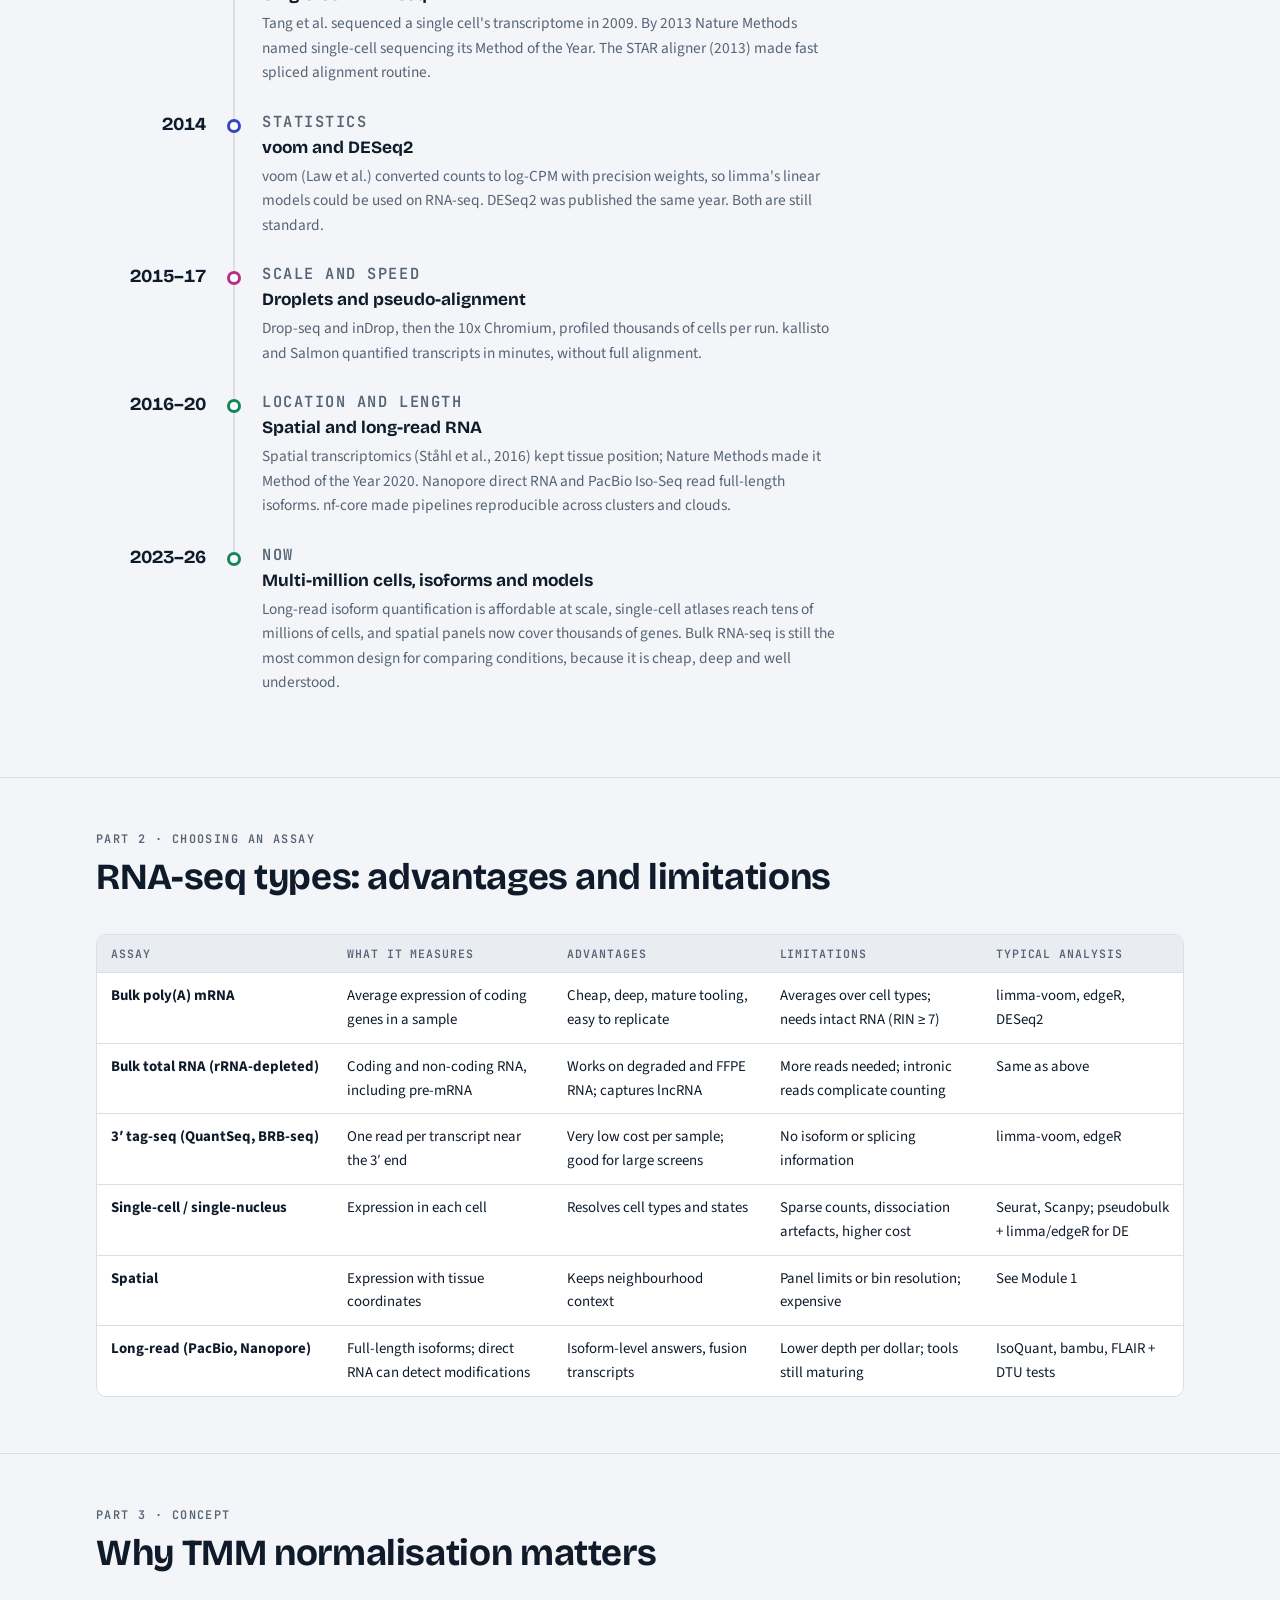
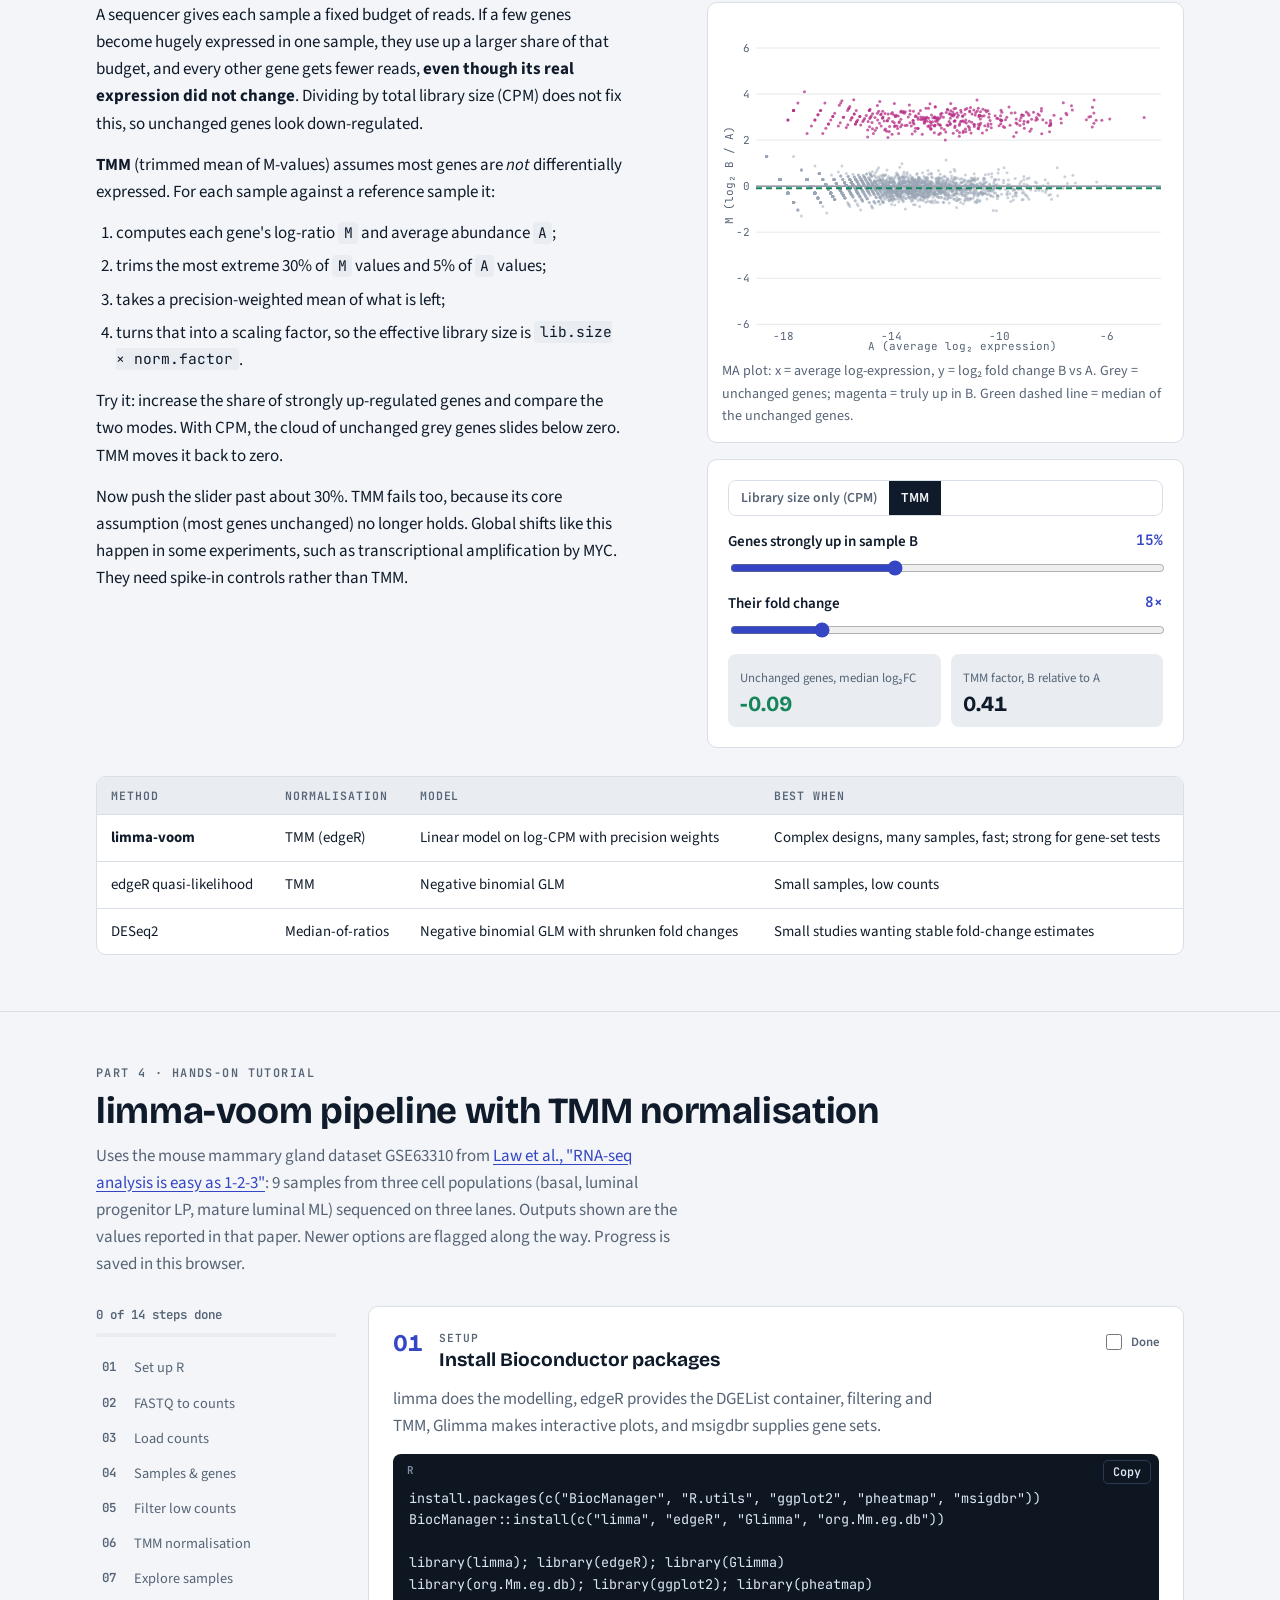
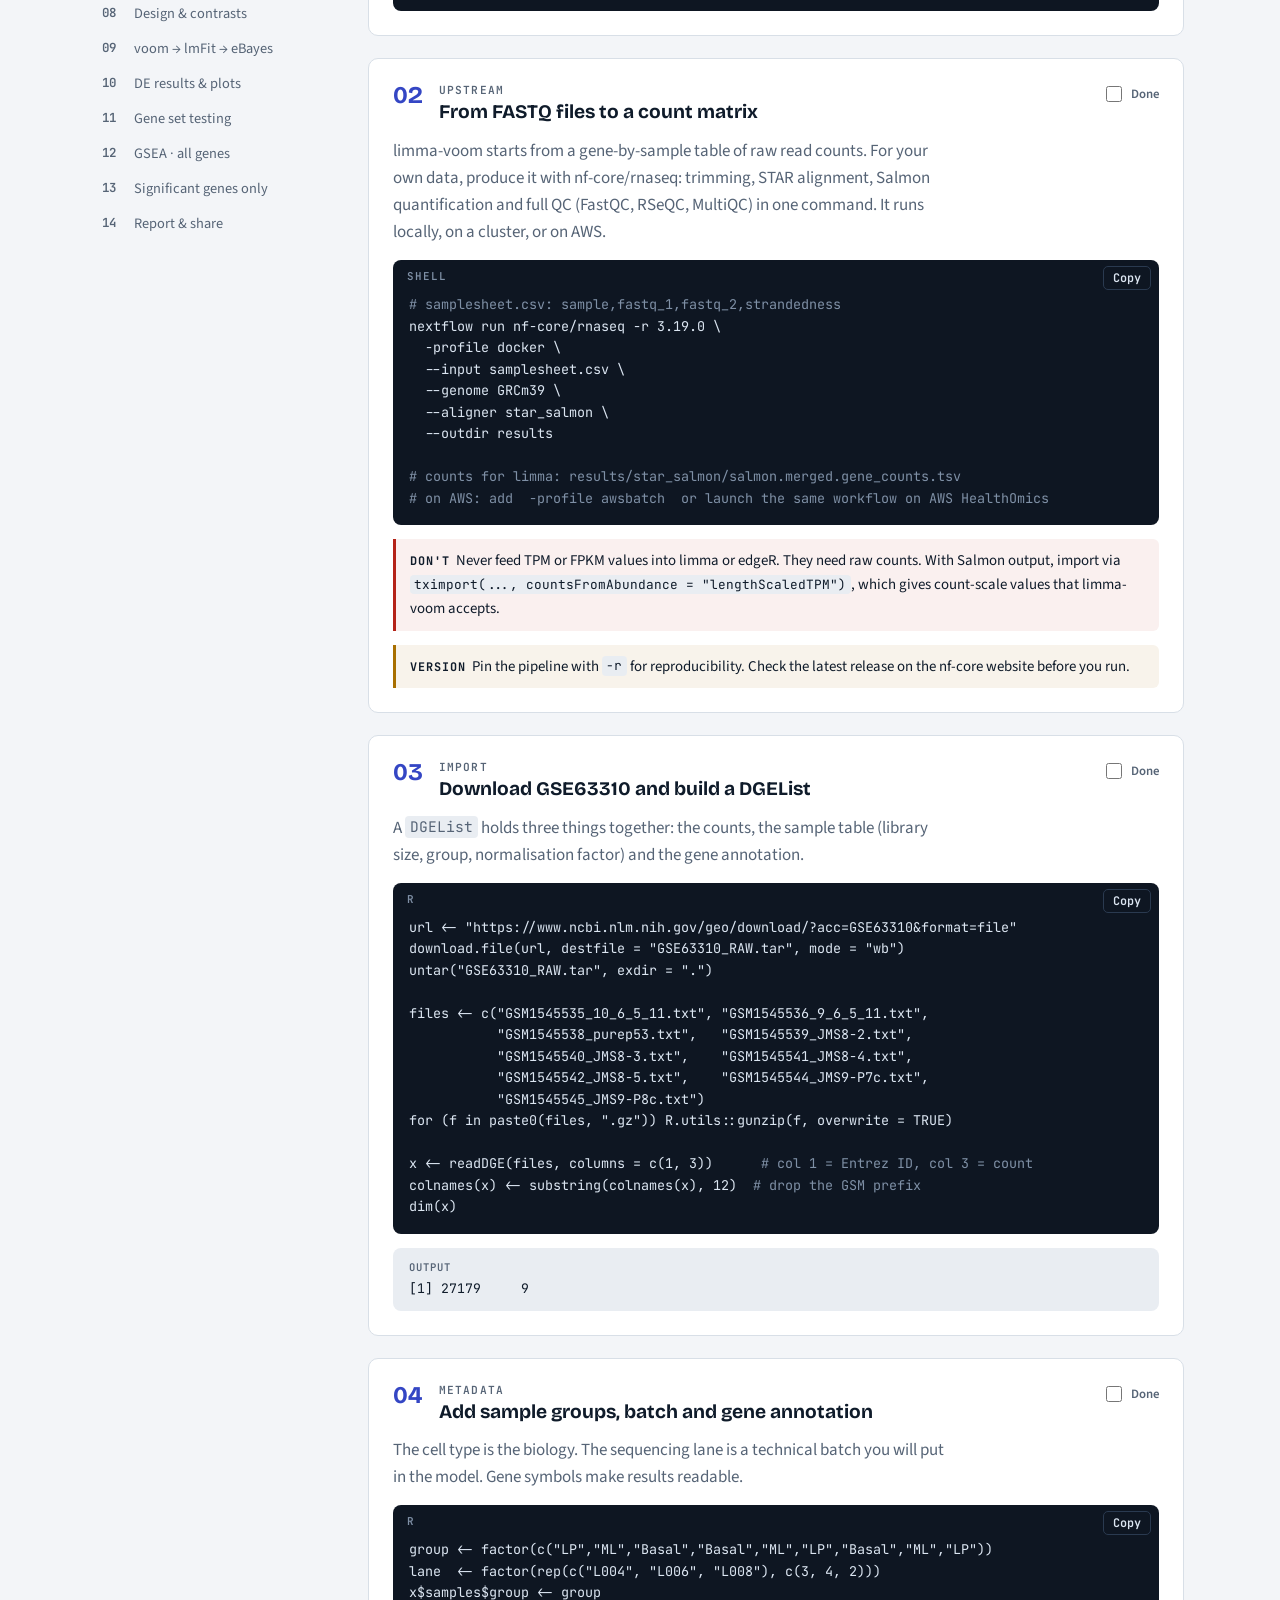
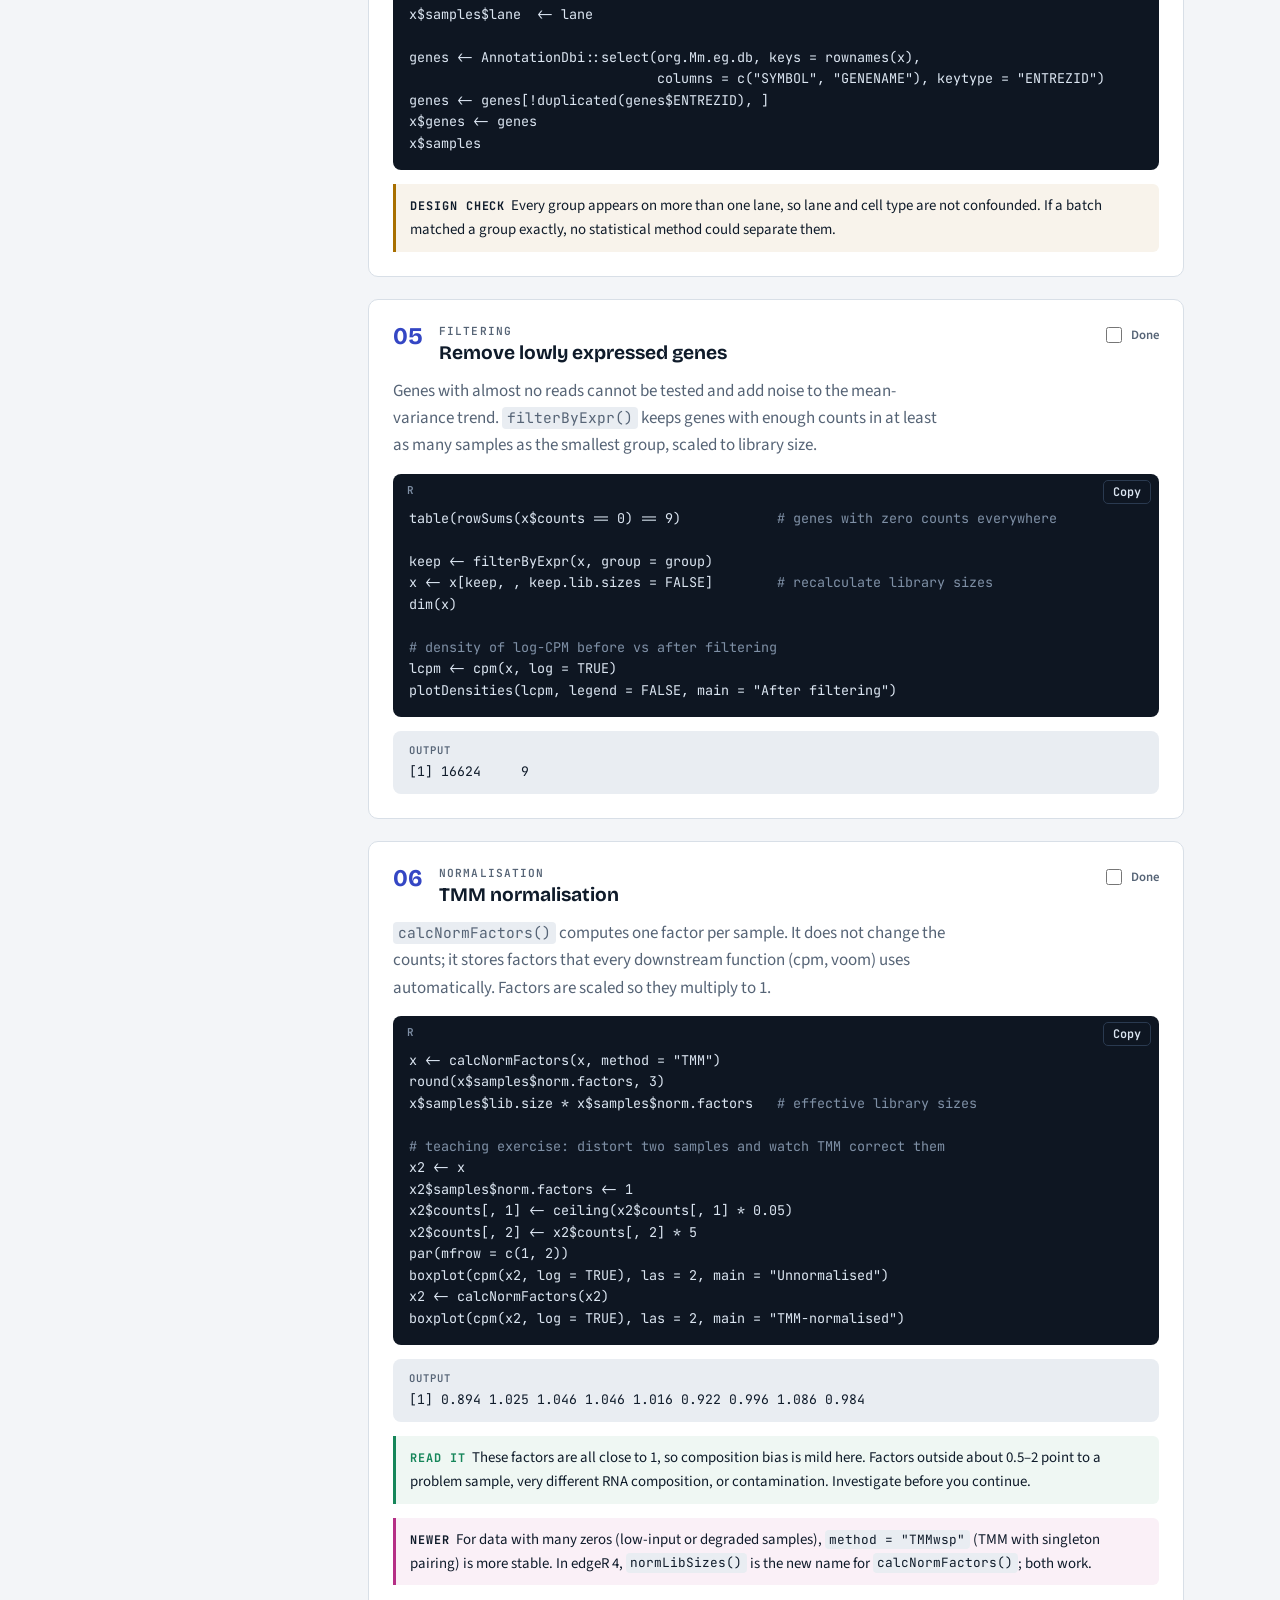
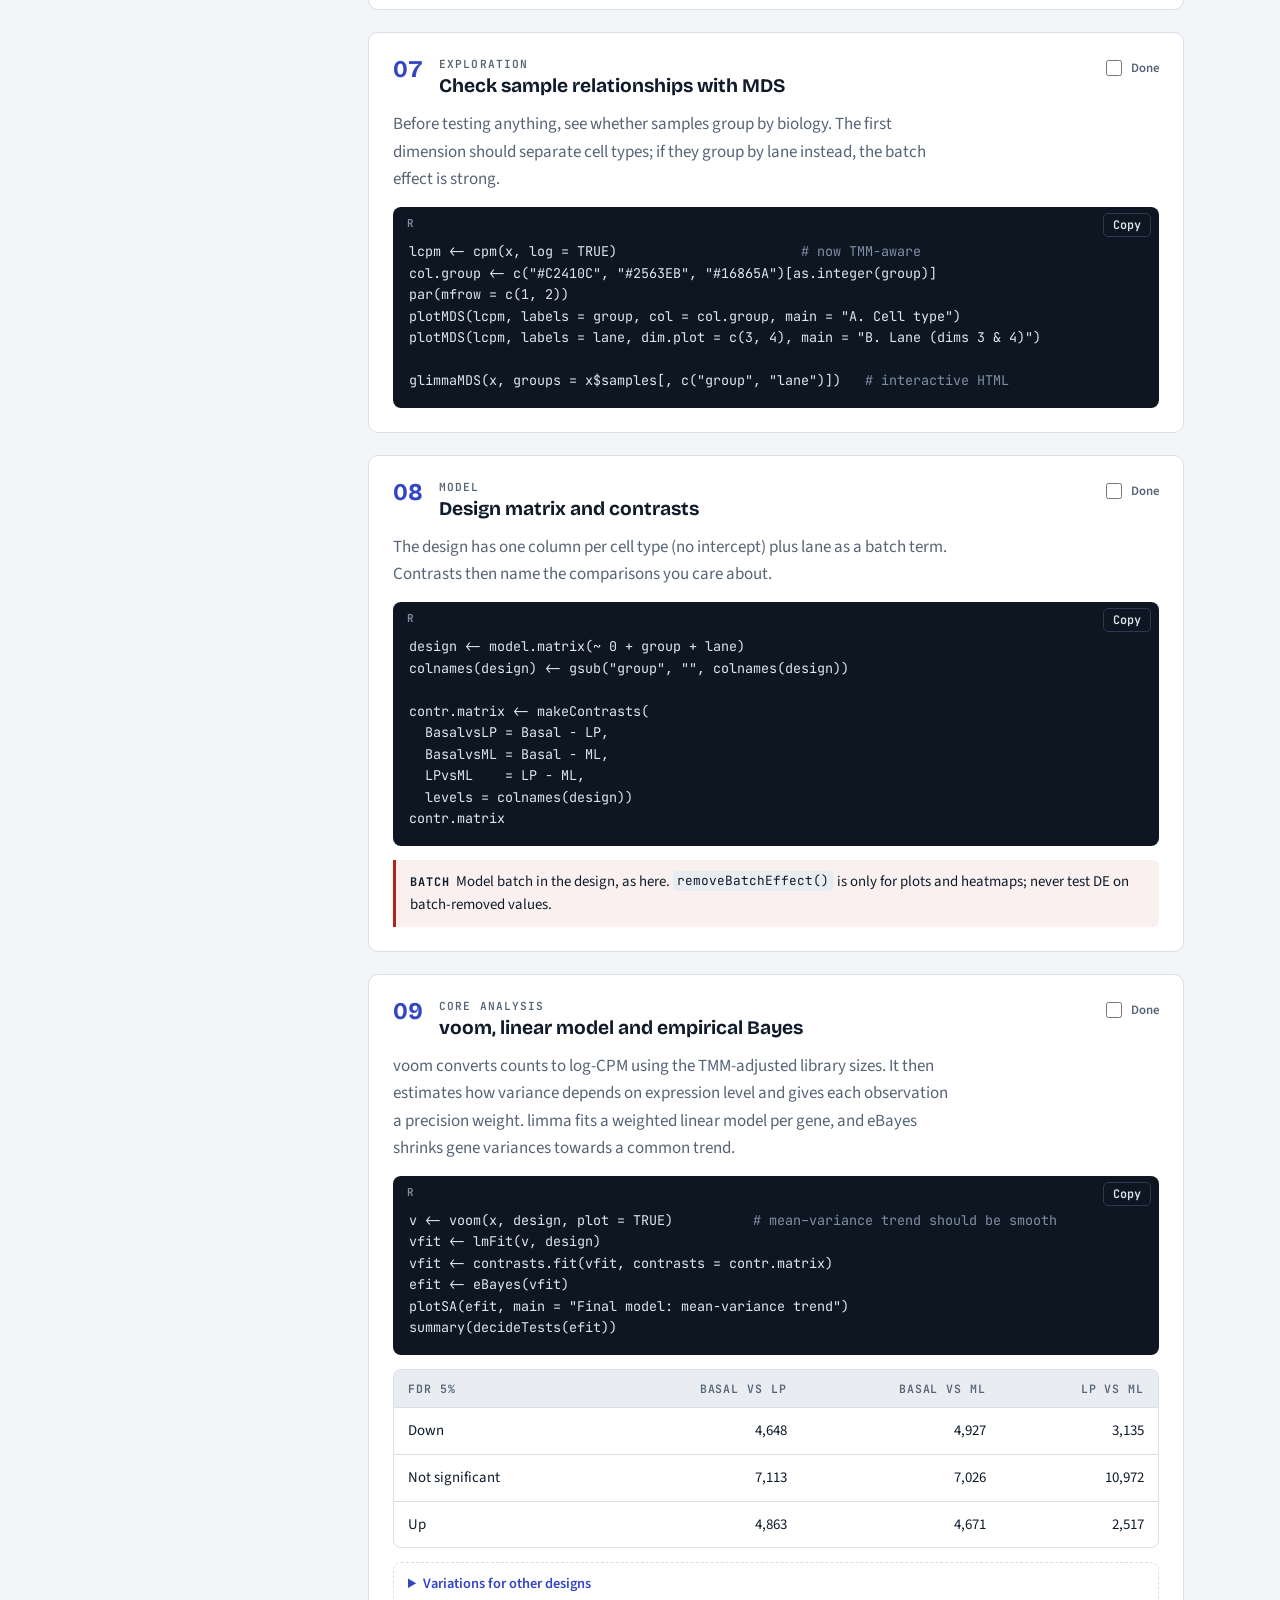
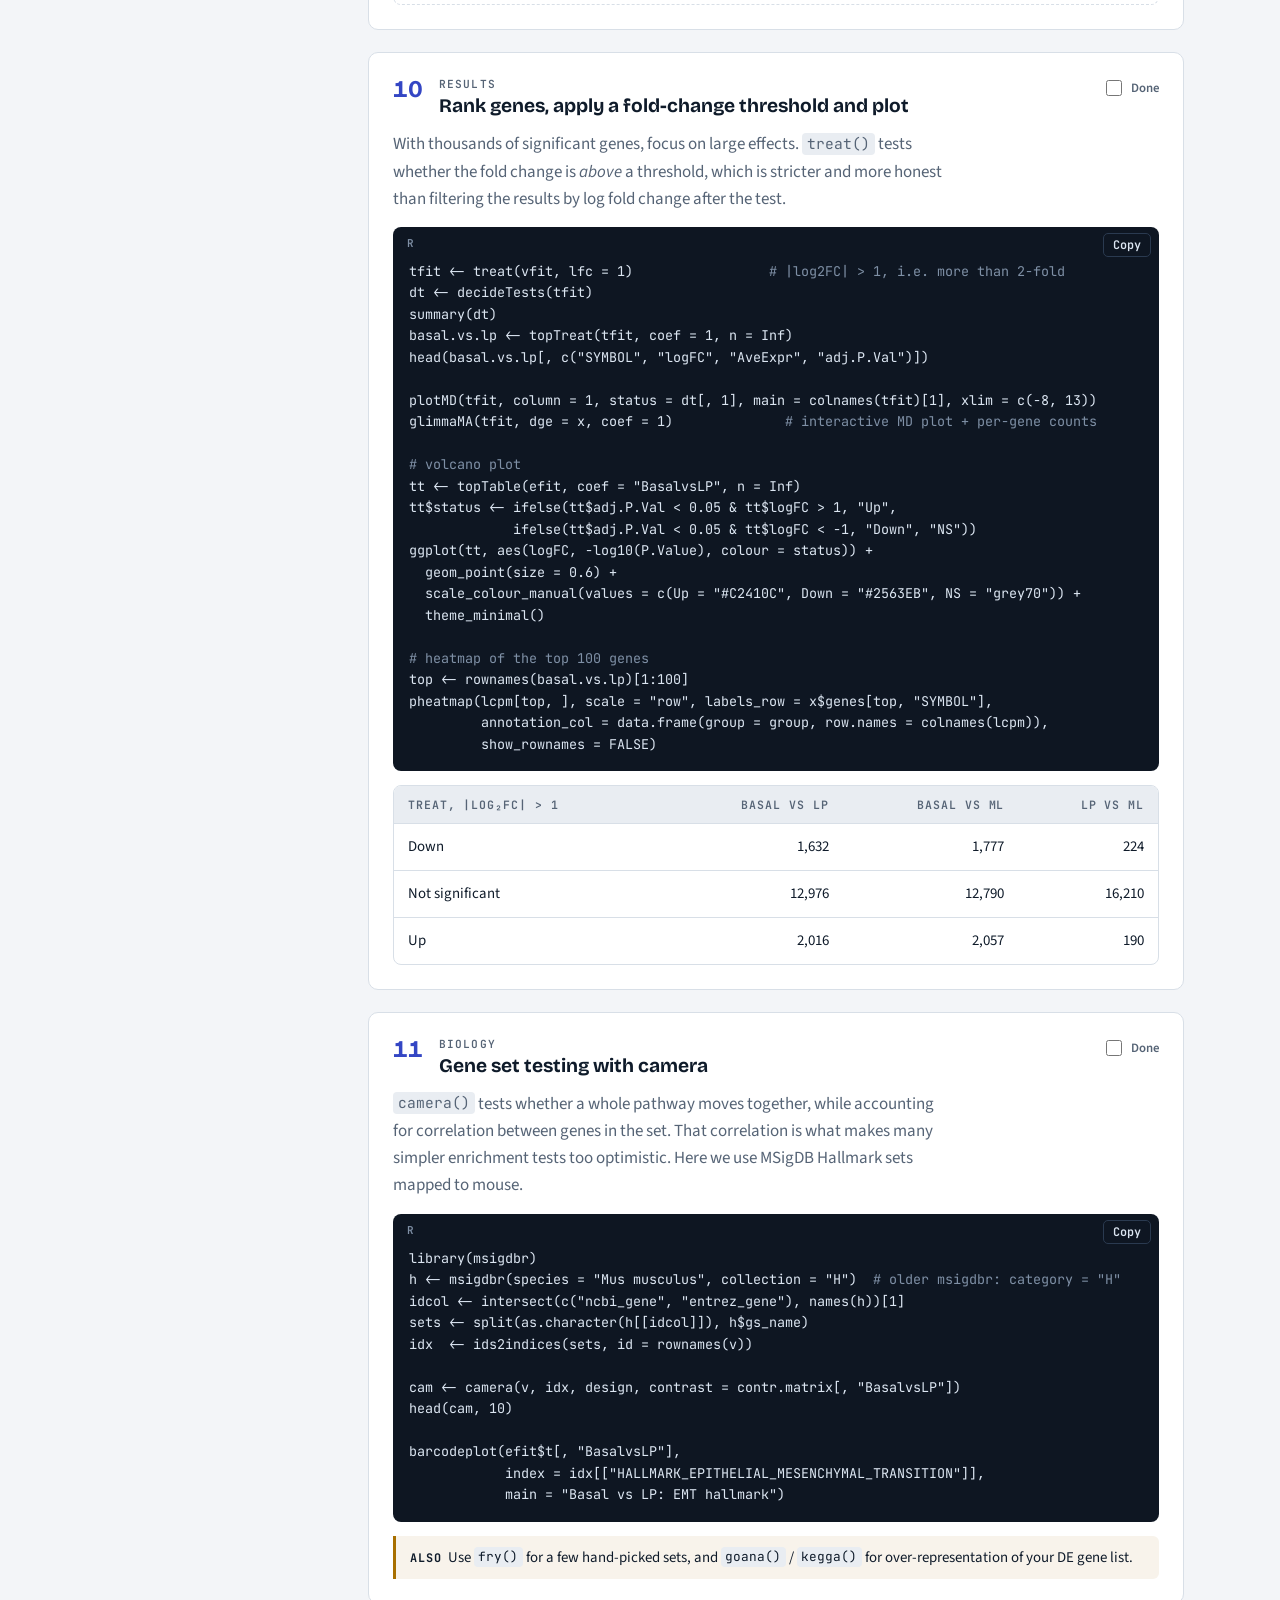
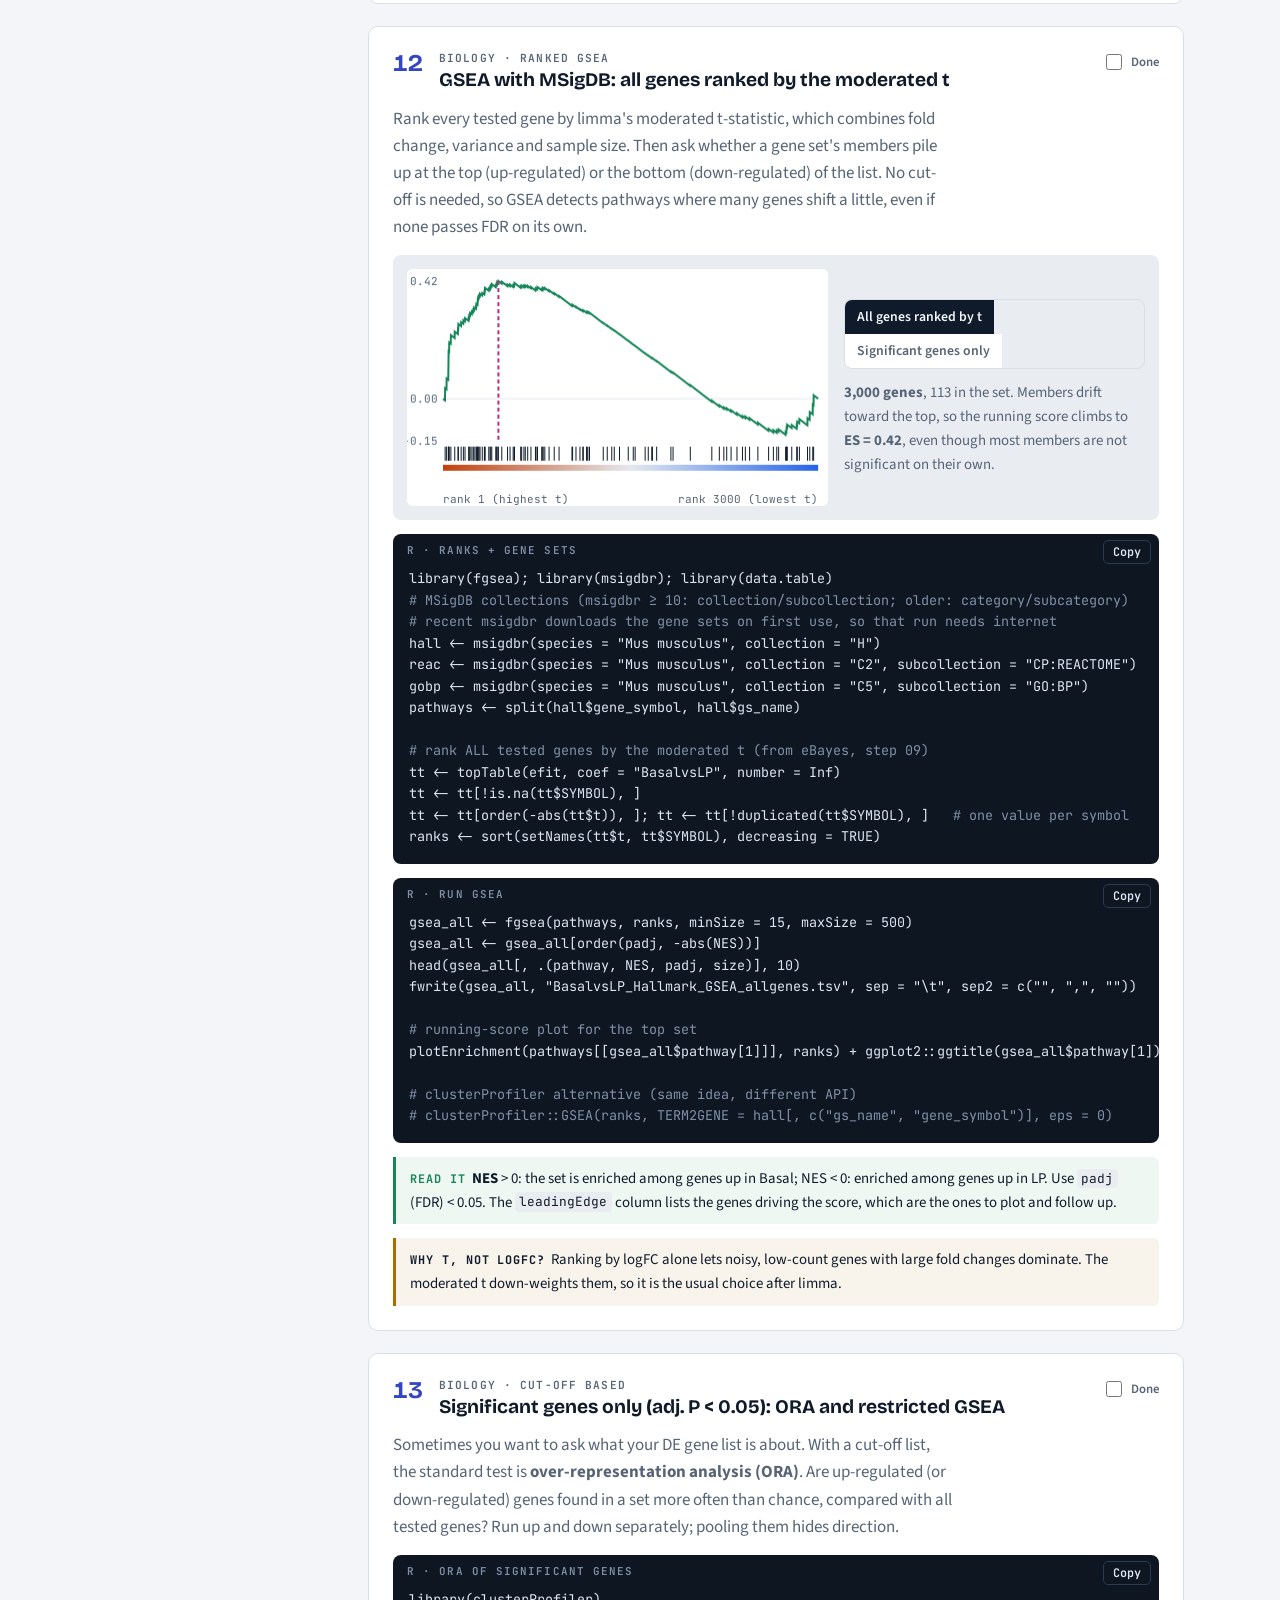
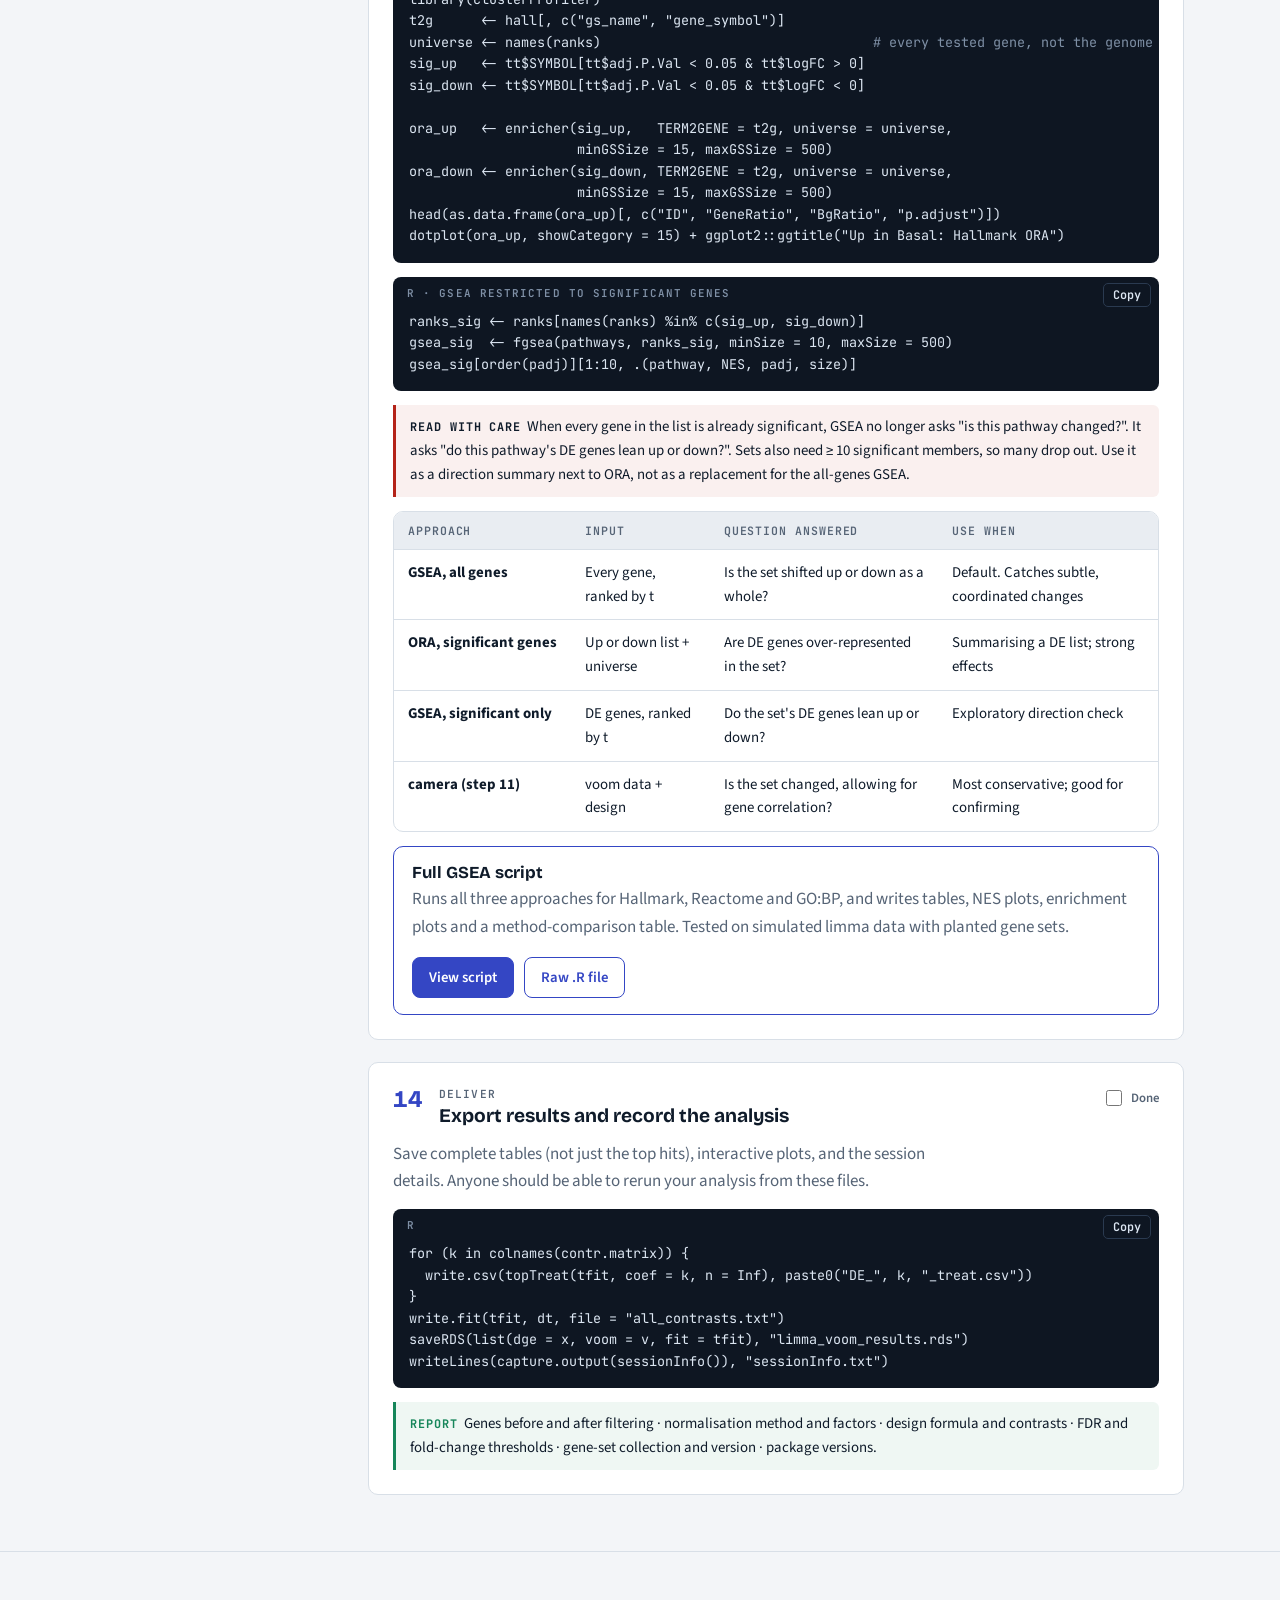
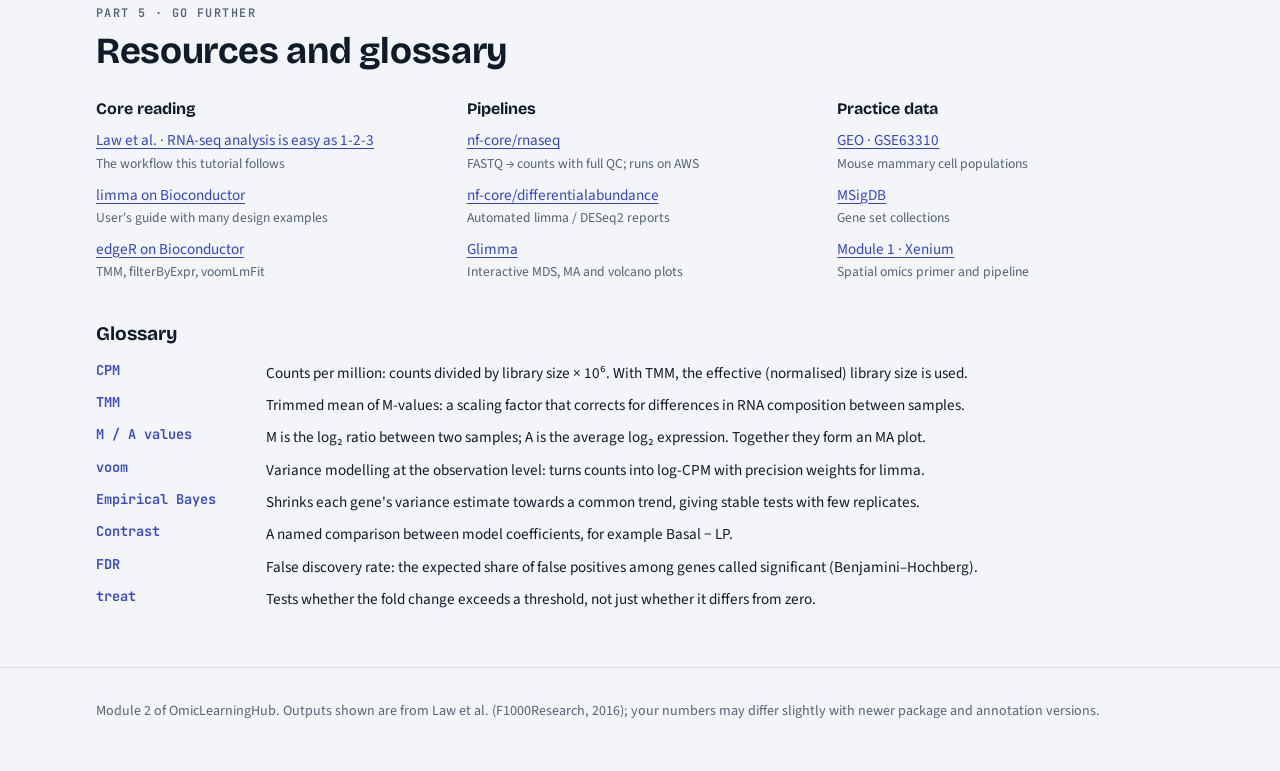
==== commit e33e835d: "RNA-seq: add MSigDB GSEA (all genes ranked by t) and significant-gene ORA / restricted GSEA, with te" ====
--- a/rnaseq.html
+++ b/rnaseq.html
@@ -167,6 +167,18 @@
 dl.gloss{display:grid;grid-template-columns:minmax(150px,max-content) 1fr;gap:8px 20px;margin:0;font-size:.95rem}
 dl.gloss dt{font:600 .85rem var(--f-mono);color:var(--accent)}
 dl.gloss dd{margin:0}
+
+/* GSEA demo + shared boxes */
+.gsea-demo{display:grid;grid-template-columns:minmax(0,1.4fr) minmax(0,1fr);gap:16px;align-items:center;background:var(--sunk);border-radius:8px;padding:14px}
+.gsea-demo canvas{width:100%;aspect-ratio:16/9;display:block;background:var(--plot);border-radius:6px}
+.gsea-ctrl{display:grid;gap:12px;font-size:.93rem}
+.gsea-ctrl .seg{flex-wrap:wrap}
+.cs-dl{display:flex;justify-content:space-between;align-items:center;gap:16px;flex-wrap:wrap;background:var(--surface);border:1px solid var(--accent);border-radius:var(--r);padding:16px 18px}
+.cs-dl h3{font-size:1.05rem;margin-bottom:4px}
+.cs-btns{display:flex;gap:10px;flex-wrap:wrap}
+.btn{font:600 .92rem var(--f-body);text-decoration:none;padding:9px 16px;border-radius:8px;background:var(--accent);color:var(--surface);border:1px solid var(--accent)}
+.btn.ghost{background:transparent;color:var(--accent)}
+@media (max-width:700px){.gsea-demo{grid-template-columns:1fr}}
 footer{padding-block:32px 48px;border-top:1px solid var(--line);color:var(--muted);font-size:.88rem}
 
 @media (max-width:900px){
@@ -202,6 +214,7 @@
       <a href="#types">Assay types</a>
       <a href="#tmm">TMM explained</a>
       <a href="#pipeline">limma-voom pipeline</a>
+      <a href="#s12">GSEA</a>
       <a href="#resources">Resources</a>
     </nav>
   </div>
@@ -339,7 +352,7 @@
 
       <div class="pipe-layout">
         <nav class="toc" aria-label="Pipeline steps" id="toc">
-          <p class="prog" id="progtxt">0 of 12 steps done</p>
+          <p class="prog" id="progtxt">0 of 14 steps done</p>
           <div class="bar"><i id="progbar"></i></div>
         </nav>
 
@@ -550,8 +563,90 @@
             <div class="callout"><b>Also</b>Use <code>fry()</code> for a few hand-picked sets, and <code>goana()</code> / <code>kegga()</code> for over-representation of your DE gene list.</div>
           </article>
 
-          <article class="step" id="s12" data-title="Report &amp; share">
-            <div class="step-head"><span class="num">12</span><div><p class="kind">Deliver</p><h3>Export results and record the analysis</h3></div><label class="done-toggle"><input type="checkbox" id="d-s12">Done</label></div>
+          <article class="step" id="s12" data-title="GSEA · all genes">
+            <div class="step-head"><span class="num">12</span><div><p class="kind">Biology · ranked GSEA</p><h3>GSEA with MSigDB: all genes ranked by the moderated t</h3></div><label class="done-toggle"><input type="checkbox" id="d-s12">Done</label></div>
+            <p class="why">Rank every tested gene by limma's moderated t-statistic, which combines fold change, variance and sample size. Then ask whether a gene set's members pile up at the top (up-regulated) or the bottom (down-regulated) of the list. No cut-off is needed, so GSEA detects pathways where many genes shift a little, even if none passes FDR on its own.</p>
+
+            <div class="gsea-demo">
+              <canvas id="gseaCv" aria-label="GSEA running enrichment score for a simulated gene set, all genes or significant genes only"></canvas>
+              <div class="gsea-ctrl">
+                <div class="seg" role="group" aria-label="Ranked list">
+                  <button type="button" data-g="all" aria-pressed="true">All genes ranked by t</button>
+                  <button type="button" data-g="sig" aria-pressed="false">Significant genes only</button>
+                </div>
+                <p class="muted" id="gseaTxt"></p>
+              </div>
+            </div>
+
+            <div class="code"><span class="lang">R · ranks + gene sets</span><button type="button">Copy</button><pre>library(fgsea); library(msigdbr); library(data.table)
+<span class="c"># MSigDB collections (msigdbr ≥ 10: collection/subcollection; older: category/subcategory)</span>
+<span class="c"># recent msigdbr downloads the gene sets on first use, so that run needs internet</span>
+hall &lt;- msigdbr(species = "Mus musculus", collection = "H")
+reac &lt;- msigdbr(species = "Mus musculus", collection = "C2", subcollection = "CP:REACTOME")
+gobp &lt;- msigdbr(species = "Mus musculus", collection = "C5", subcollection = "GO:BP")
+pathways &lt;- split(hall$gene_symbol, hall$gs_name)
+
+<span class="c"># rank ALL tested genes by the moderated t (from eBayes, step 09)</span>
+tt &lt;- topTable(efit, coef = "BasalvsLP", number = Inf)
+tt &lt;- tt[!is.na(tt$SYMBOL), ]
+tt &lt;- tt[order(-abs(tt$t)), ]; tt &lt;- tt[!duplicated(tt$SYMBOL), ]   <span class="c"># one value per symbol</span>
+ranks &lt;- sort(setNames(tt$t, tt$SYMBOL), decreasing = TRUE)</pre></div>
+            <div class="code"><span class="lang">R · run GSEA</span><button type="button">Copy</button><pre>gsea_all &lt;- fgsea(pathways, ranks, minSize = 15, maxSize = 500)
+gsea_all &lt;- gsea_all[order(padj, -abs(NES))]
+head(gsea_all[, .(pathway, NES, padj, size)], 10)
+fwrite(gsea_all, "BasalvsLP_Hallmark_GSEA_allgenes.tsv", sep = "\t", sep2 = c("", ",", ""))
+
+<span class="c"># running-score plot for the top set</span>
+plotEnrichment(pathways[[gsea_all$pathway[1]]], ranks) + ggplot2::ggtitle(gsea_all$pathway[1])
+
+<span class="c"># clusterProfiler alternative (same idea, different API)</span>
+<span class="c"># clusterProfiler::GSEA(ranks, TERM2GENE = hall[, c("gs_name", "gene_symbol")], eps = 0)</span></pre></div>
+            <div class="check"><b>Read it</b><strong>NES</strong> &gt; 0: the set is enriched among genes up in Basal; NES &lt; 0: enriched among genes up in LP. Use <code>padj</code> (FDR) &lt; 0.05. The <code>leadingEdge</code> column lists the genes driving the score, which are the ones to plot and follow up.</div>
+            <div class="callout"><b>Why t, not logFC?</b>Ranking by logFC alone lets noisy, low-count genes with large fold changes dominate. The moderated t down-weights them, so it is the usual choice after limma.</div>
+          </article>
+
+          <article class="step" id="s13" data-title="Significant genes only">
+            <div class="step-head"><span class="num">13</span><div><p class="kind">Biology · cut-off based</p><h3>Significant genes only (adj. P &lt; 0.05): ORA and restricted GSEA</h3></div><label class="done-toggle"><input type="checkbox" id="d-s13">Done</label></div>
+            <p class="why">Sometimes you want to ask what your DE gene list is about. With a cut-off list, the standard test is <strong>over-representation analysis (ORA)</strong>. Are up-regulated (or down-regulated) genes found in a set more often than chance, compared with all tested genes? Run up and down separately; pooling them hides direction.</p>
+            <div class="code"><span class="lang">R · ORA of significant genes</span><button type="button">Copy</button><pre>library(clusterProfiler)
+t2g      &lt;- hall[, c("gs_name", "gene_symbol")]
+universe &lt;- names(ranks)                                  <span class="c"># every tested gene, not the genome</span>
+sig_up   &lt;- tt$SYMBOL[tt$adj.P.Val &lt; 0.05 &amp; tt$logFC &gt; 0]
+sig_down &lt;- tt$SYMBOL[tt$adj.P.Val &lt; 0.05 &amp; tt$logFC &lt; 0]
+
+ora_up   &lt;- enricher(sig_up,   TERM2GENE = t2g, universe = universe,
+                     minGSSize = 15, maxGSSize = 500)
+ora_down &lt;- enricher(sig_down, TERM2GENE = t2g, universe = universe,
+                     minGSSize = 15, maxGSSize = 500)
+head(as.data.frame(ora_up)[, c("ID", "GeneRatio", "BgRatio", "p.adjust")])
+dotplot(ora_up, showCategory = 15) + ggplot2::ggtitle("Up in Basal: Hallmark ORA")</pre></div>
+            <div class="code"><span class="lang">R · GSEA restricted to significant genes</span><button type="button">Copy</button><pre>ranks_sig &lt;- ranks[names(ranks) %in% c(sig_up, sig_down)]
+gsea_sig  &lt;- fgsea(pathways, ranks_sig, minSize = 10, maxSize = 500)
+gsea_sig[order(padj)][1:10, .(pathway, NES, padj, size)]</pre></div>
+            <div class="callout warn"><b>Read with care</b>When every gene in the list is already significant, GSEA no longer asks "is this pathway changed?". It asks "do this pathway's DE genes lean up or down?". Sets also need ≥ 10 significant members, so many drop out. Use it as a direction summary next to ORA, not as a replacement for the all-genes GSEA.</div>
+            <div class="flav" style="margin-top:0"><table style="min-width:640px">
+              <thead><tr><th>Approach</th><th>Input</th><th>Question answered</th><th>Use when</th></tr></thead>
+              <tbody>
+                <tr><td>GSEA, all genes</td><td>Every gene, ranked by t</td><td>Is the set shifted up or down as a whole?</td><td>Default. Catches subtle, coordinated changes</td></tr>
+                <tr><td>ORA, significant genes</td><td>Up or down list + universe</td><td>Are DE genes over-represented in the set?</td><td>Summarising a DE list; strong effects</td></tr>
+                <tr><td>GSEA, significant only</td><td>DE genes, ranked by t</td><td>Do the set's DE genes lean up or down?</td><td>Exploratory direction check</td></tr>
+                <tr><td>camera (step 11)</td><td>voom data + design</td><td>Is the set changed, allowing for gene correlation?</td><td>Most conservative; good for confirming</td></tr>
+              </tbody>
+            </table></div>
+            <div class="cs-dl">
+              <div>
+                <h3>Full GSEA script</h3>
+                <p class="muted">Runs all three approaches for Hallmark, Reactome and GO:BP, and writes tables, NES plots, enrichment plots and a method-comparison table. Tested on simulated limma data with planted gene sets.</p>
+              </div>
+              <div class="cs-btns">
+                <a class="btn" href="https://github.com/githubrudramani/OmicLearningHub/blob/main/scripts/rnaseq_gsea_msigdb.R" target="_blank" rel="noopener">View script</a>
+                <a class="btn ghost" href="https://raw.githubusercontent.com/githubrudramani/OmicLearningHub/main/scripts/rnaseq_gsea_msigdb.R" target="_blank" rel="noopener">Raw .R file</a>
+              </div>
+            </div>
+          </article>
+
+          <article class="step" id="s14" data-title="Report &amp; share">
+            <div class="step-head"><span class="num">14</span><div><p class="kind">Deliver</p><h3>Export results and record the analysis</h3></div><label class="done-toggle"><input type="checkbox" id="d-s14">Done</label></div>
             <p class="why">Save complete tables (not just the top hits), interactive plots, and the session details. Anyone should be able to rerun your analysis from these files.</p>
             <div class="code"><span class="lang">R</span><button type="button">Copy</button><pre>for (k in colnames(contr.matrix)) {
   write.csv(topTreat(tfit, coef = k, n = Inf), paste0("DE_", k, "_treat.csv"))
@@ -708,8 +803,8 @@
     mEl.style.color=Math.abs(med)>0.15?css('--bad'):css('--good');
     document.getElementById('tmmF').textContent=Math.pow(2,tmm).toFixed(2);
   }
-  document.querySelectorAll('.seg button').forEach(b=>b.addEventListener('click',()=>{
-    mode=b.dataset.m; document.querySelectorAll('.seg button').forEach(x=>x.setAttribute('aria-pressed',x===b?'true':'false')); drawMA()}));
+  document.querySelectorAll('.seg button[data-m]').forEach(b=>b.addEventListener('click',()=>{
+    mode=b.dataset.m; document.querySelectorAll('.seg button[data-m]').forEach(x=>x.setAttribute('aria-pressed',x===b?'true':'false')); drawMA()}));
   ['pDE','fc'].forEach(id=>document.getElementById(id).addEventListener('input',drawMA));
 
   function all(){drawVolcano();drawMA()}
@@ -717,6 +812,45 @@
   try{matchMedia('(prefers-color-scheme: dark)').addEventListener('change',all)}catch(e){}
   new MutationObserver(all).observe(document.documentElement,{attributes:true,attributeFilter:['data-theme']});
 
+
+  /* GSEA running-sum demo */
+  (function(){
+    const cv=document.getElementById('gseaCv'); if(!cv) return;
+    const r=rng(21), N=3000, tvals=[];
+    for(let i=0;i<N;i++){const de=r()<0.08; tvals.push(de?(r()<.5?-1:1)*(4+Math.abs(gauss(r))*3):gauss(r)*1.2)}
+    const genes=tvals.map((t,i)=>({t,i})).sort((a,b)=>b.t-a.t);
+    // gene set: 80 members, mildly shifted up (most not individually significant) + some DE members
+    const member=new Set(); genes.forEach((g,rank)=>{const p=0.025+0.06*Math.max(0,1-rank/1400); if(r()<p) member.add(g.i)});
+    let mode='all';
+    function draw(){
+      if(!cv.getBoundingClientRect().width) return;
+      const list = mode==='all'?genes:genes.filter(g=>Math.abs(g.t)>=4);
+      const n=list.length, hits=list.filter(g=>member.has(g.i)), NR=hits.reduce((a,g)=>a+Math.abs(g.t),0), miss=1/(n-hits.length);
+      let run=0, es=0, esAt=0; const curve=[];
+      list.forEach((g,k)=>{run+= member.has(g.i)?Math.abs(g.t)/NR:-miss; curve.push(run); if(Math.abs(run)>Math.abs(es)){es=run;esAt=k}});
+      const {g,W,H}=setup(cv), L=36,R=10,T=12,B=40, ph=H-B-T-26;
+      g.fillStyle=css('--plot');g.fillRect(0,0,W,H);
+      const lo=Math.min(-0.15,...curve), hi=Math.max(0.15,...curve);
+      const sx=k=>L+k/(n-1)*(W-L-R), sy=v=>T+(hi-v)/(hi-lo)*ph;
+      g.strokeStyle=css('--grid');g.lineWidth=1;g.beginPath();g.moveTo(L,sy(0));g.lineTo(W-R,sy(0));g.stroke();
+      g.fillStyle=css('--muted');g.font='11px '+css('--f-mono');g.textAlign='right';
+      [hi,0,lo].forEach(v=>g.fillText(v.toFixed(2),L-5,sy(v)+4));
+      g.strokeStyle=css('--ch-green');g.lineWidth=2;g.beginPath();curve.forEach((v,k)=>k?g.lineTo(sx(k),sy(v)):g.moveTo(sx(k),sy(v)));g.stroke();
+      g.strokeStyle=css('--ch-mag');g.setLineDash([4,3]);g.beginPath();g.moveTo(sx(esAt),T);g.lineTo(sx(esAt),T+ph);g.stroke();g.setLineDash([]);
+      const ty=T+ph+6; g.strokeStyle=css('--ink');g.lineWidth=1;
+      list.forEach((gg,k)=>{if(member.has(gg.i)){g.beginPath();g.moveTo(sx(k),ty);g.lineTo(sx(k),ty+14);g.stroke()}});
+      const by=ty+18; const grad=g.createLinearGradient(L,0,W-R,0);grad.addColorStop(0,css('--up'));grad.addColorStop(.5,css('--grid'));grad.addColorStop(1,css('--down'));
+      g.fillStyle=grad;g.fillRect(L,by,W-L-R,6);
+      g.fillStyle=css('--muted');g.textAlign='left';g.fillText(mode==='all'?'rank 1 (highest t)':'sig. up',L,H-4);g.textAlign='right';g.fillText(mode==='all'?'rank '+n+' (lowest t)':'sig. down',W-R,H-4);
+      document.getElementById('gseaTxt').innerHTML = (mode==='all'
+        ? '<strong>'+n.toLocaleString()+' genes</strong>, '+hits.length+' in the set. Members drift toward the top, so the running score climbs to <strong>ES = '+es.toFixed(2)+'</strong>, even though most members are not significant on their own.'
+        : 'Only <strong>'+n+' significant genes</strong> remain, '+hits.length+' of them in the set. The score now only reflects whether those few lean up or down (<strong>ES = '+es.toFixed(2)+'</strong>). The many small shifts are gone.');
+    }
+    document.querySelectorAll('[data-g]').forEach(b=>b.addEventListener('click',()=>{mode=b.dataset.g;
+      document.querySelectorAll('[data-g]').forEach(x=>x.setAttribute('aria-pressed',x===b?'true':'false'));draw()}));
+    draw(); addEventListener('resize',draw);
+    try{matchMedia('(prefers-color-scheme: dark)').addEventListener('change',draw)}catch(e){}
+  })();
   /* copy */
   document.querySelectorAll('.code button').forEach(b=>b.addEventListener('click',()=>{
     const pre=b.parentElement.querySelector('pre'); const ok=()=>{b.textContent='Copied';setTimeout(()=>b.textContent='Copy',1400)};
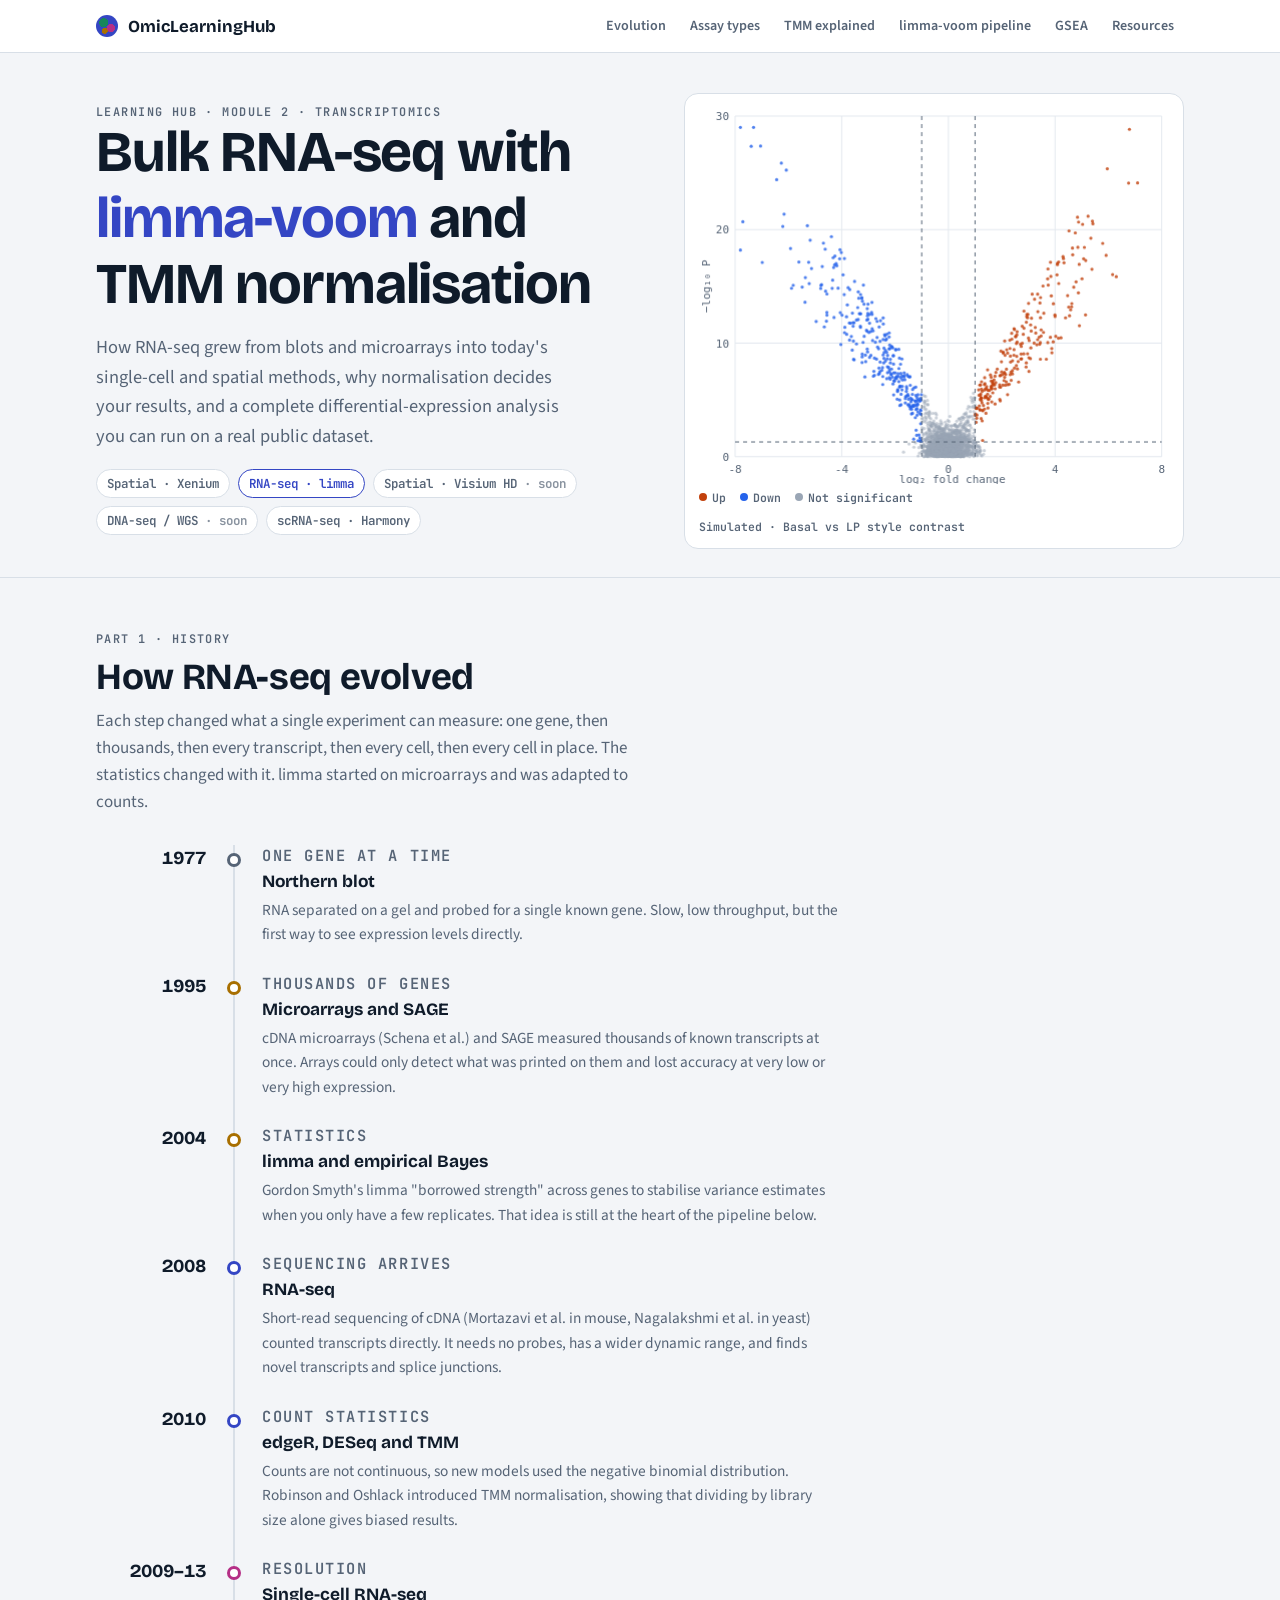
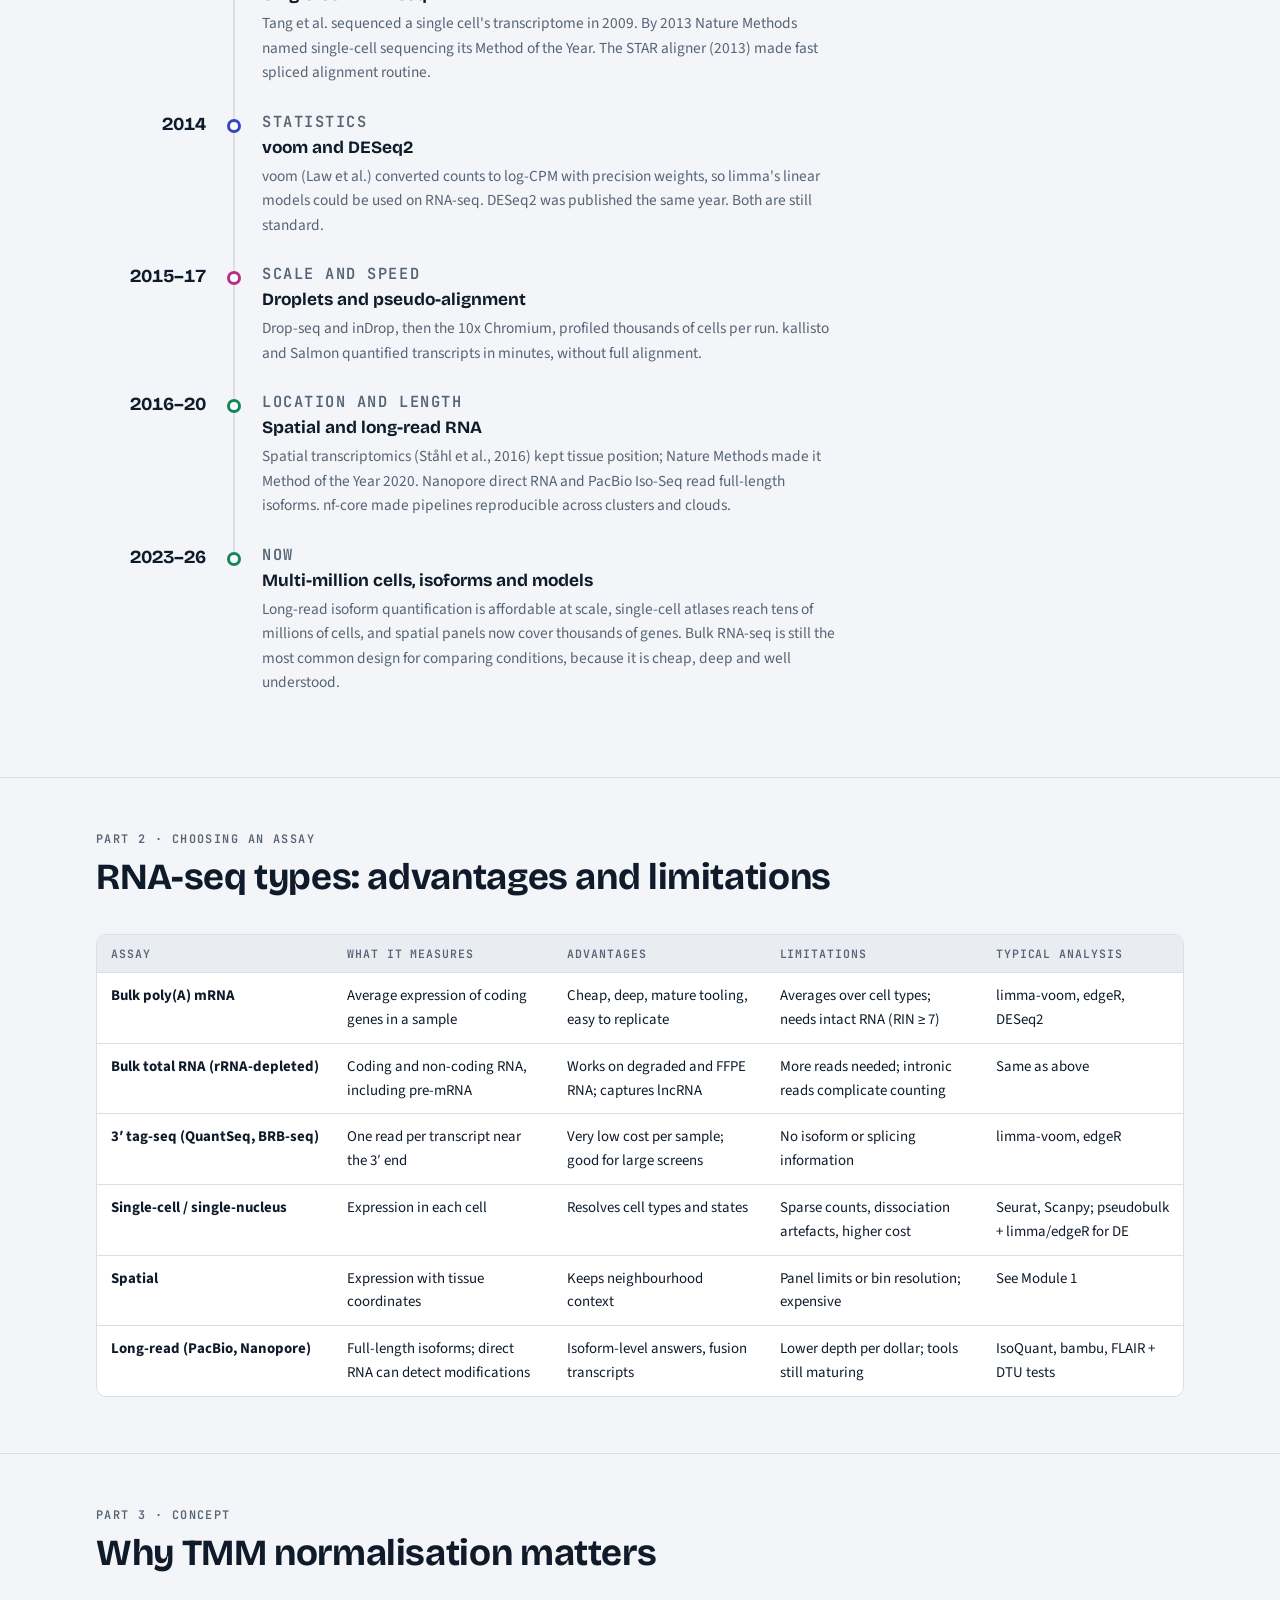
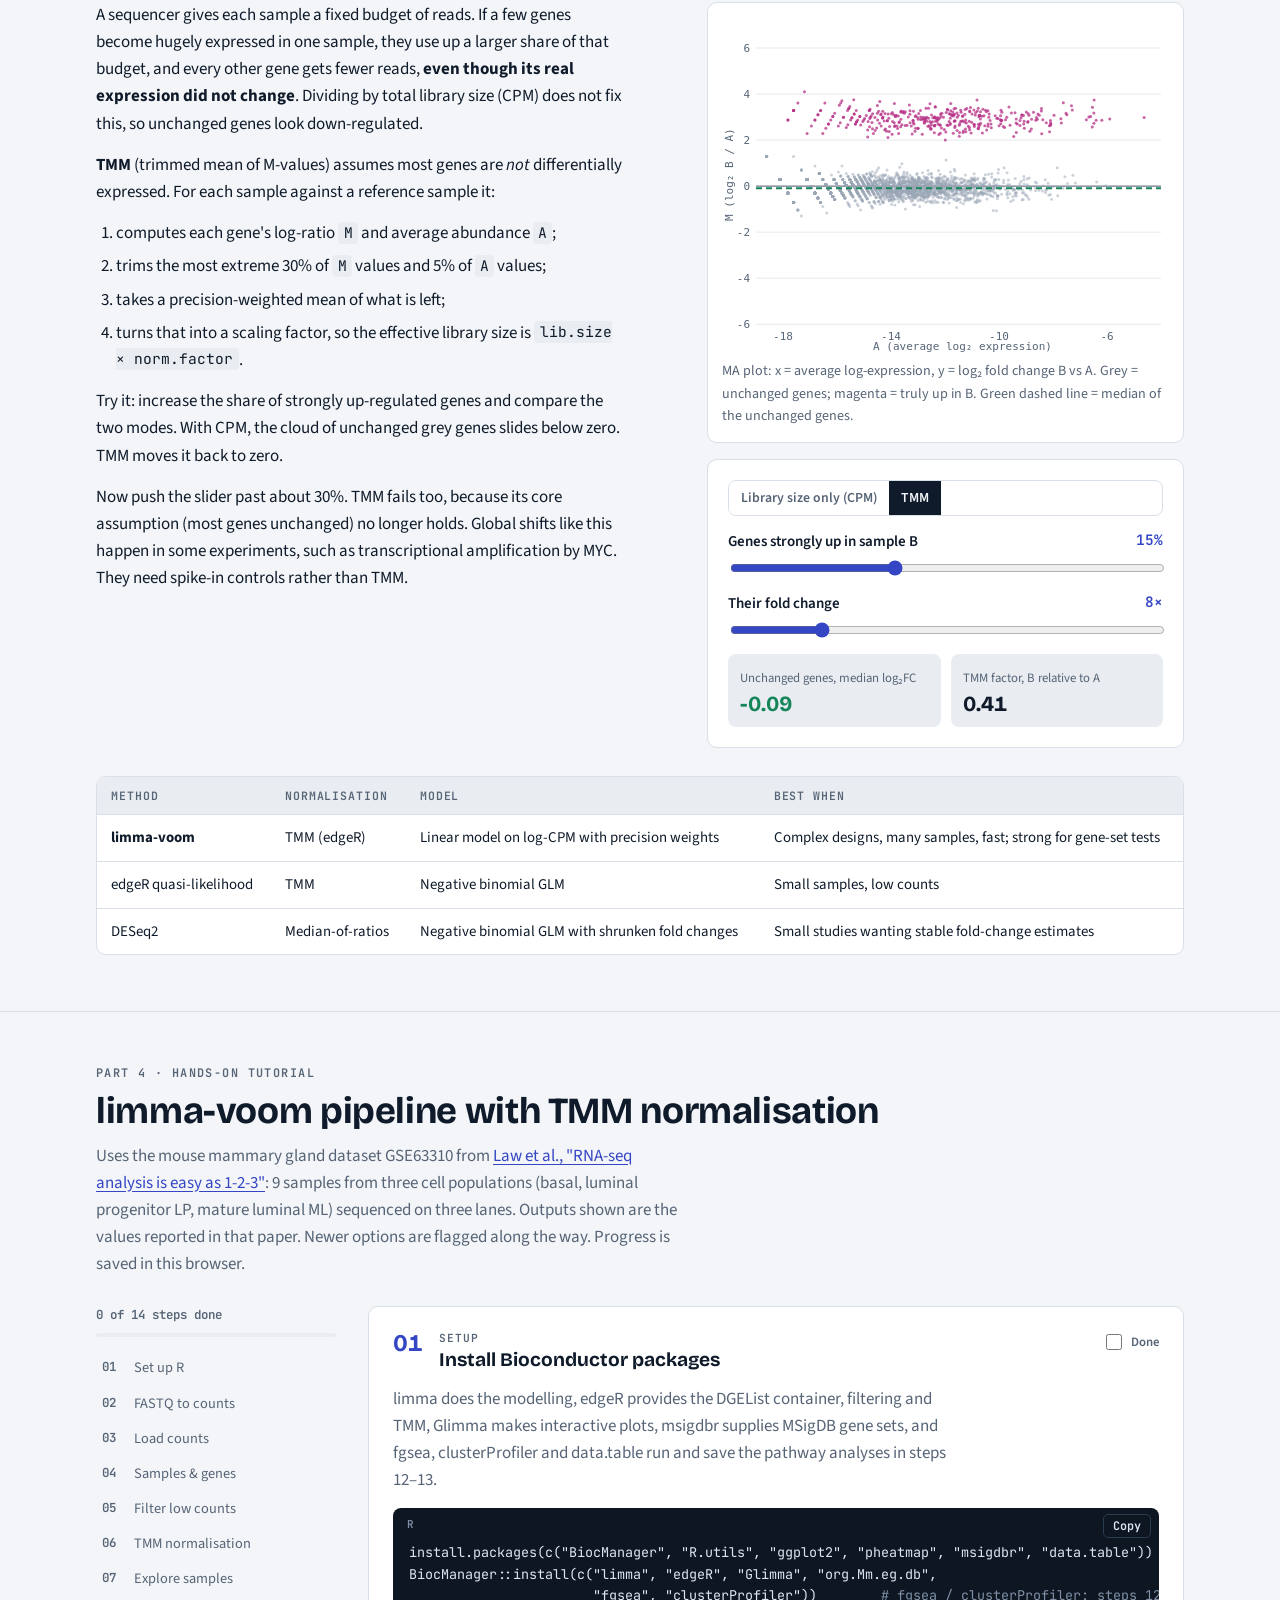
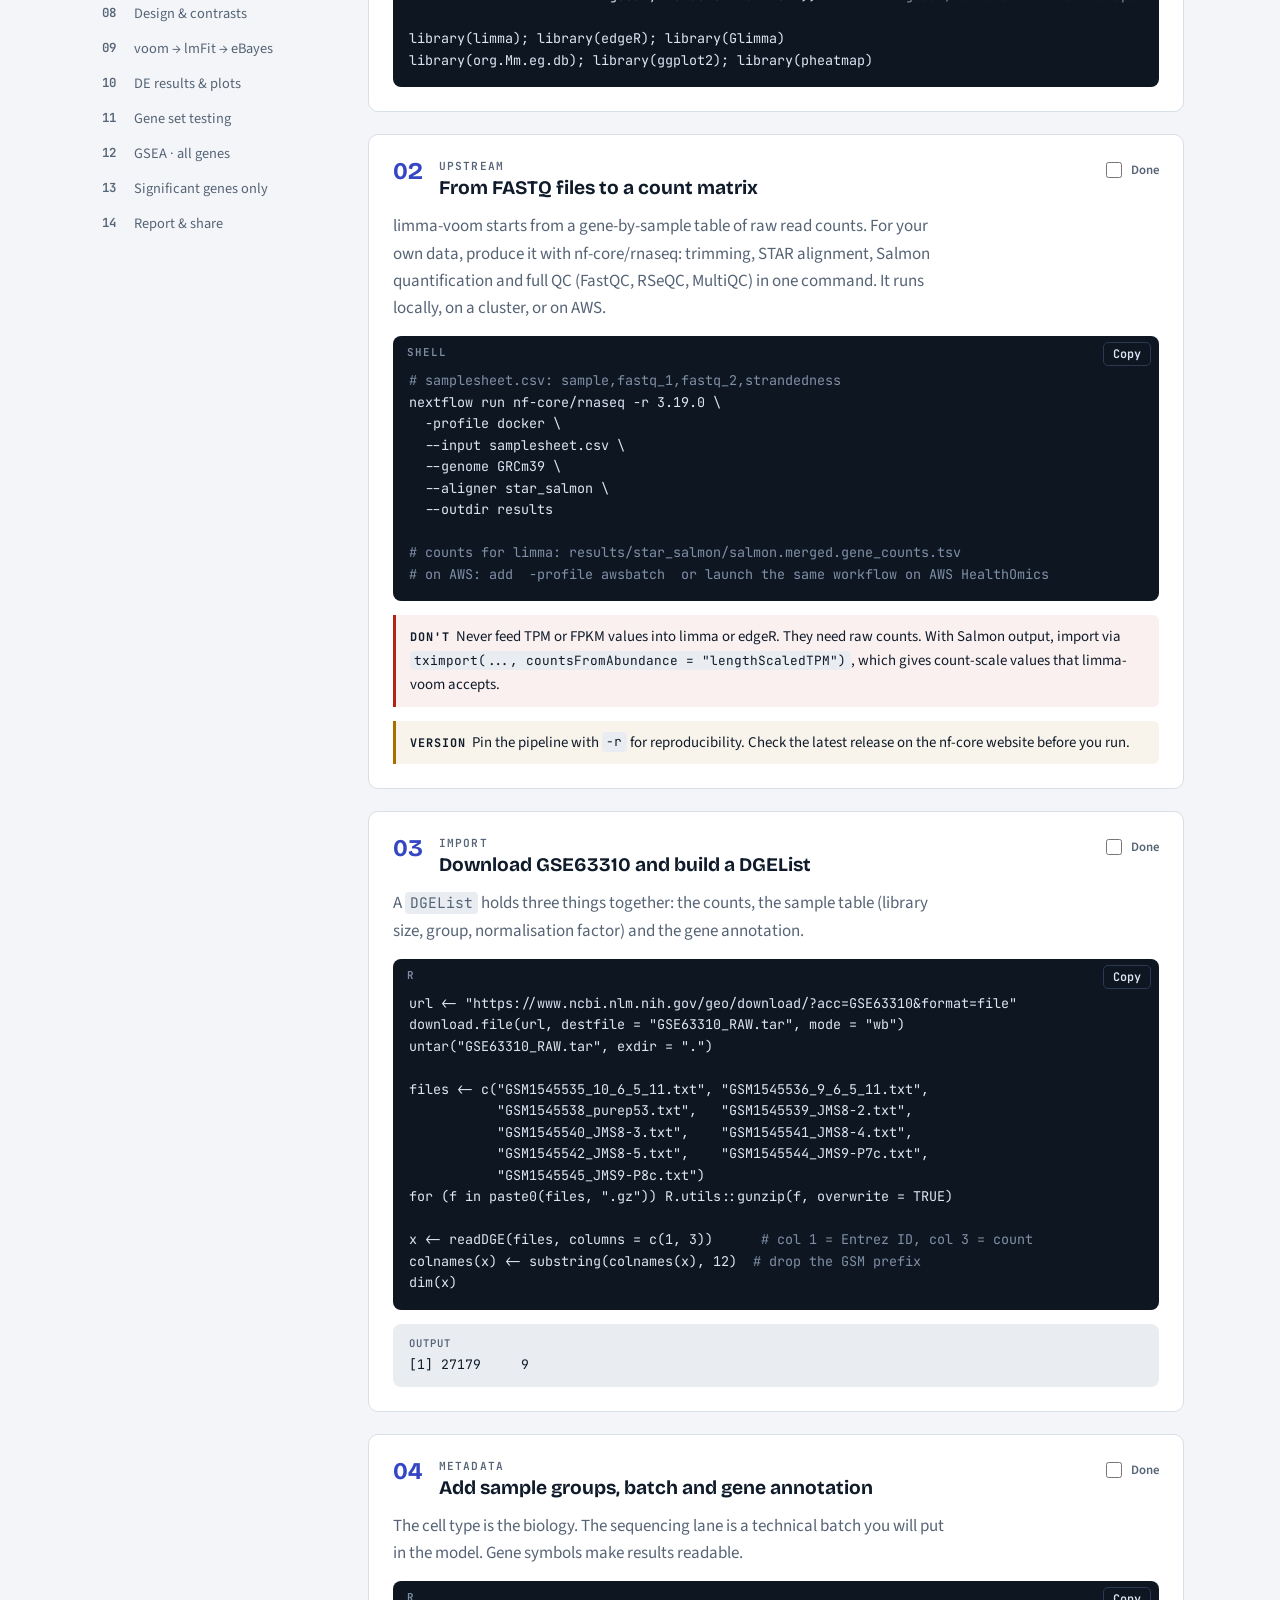
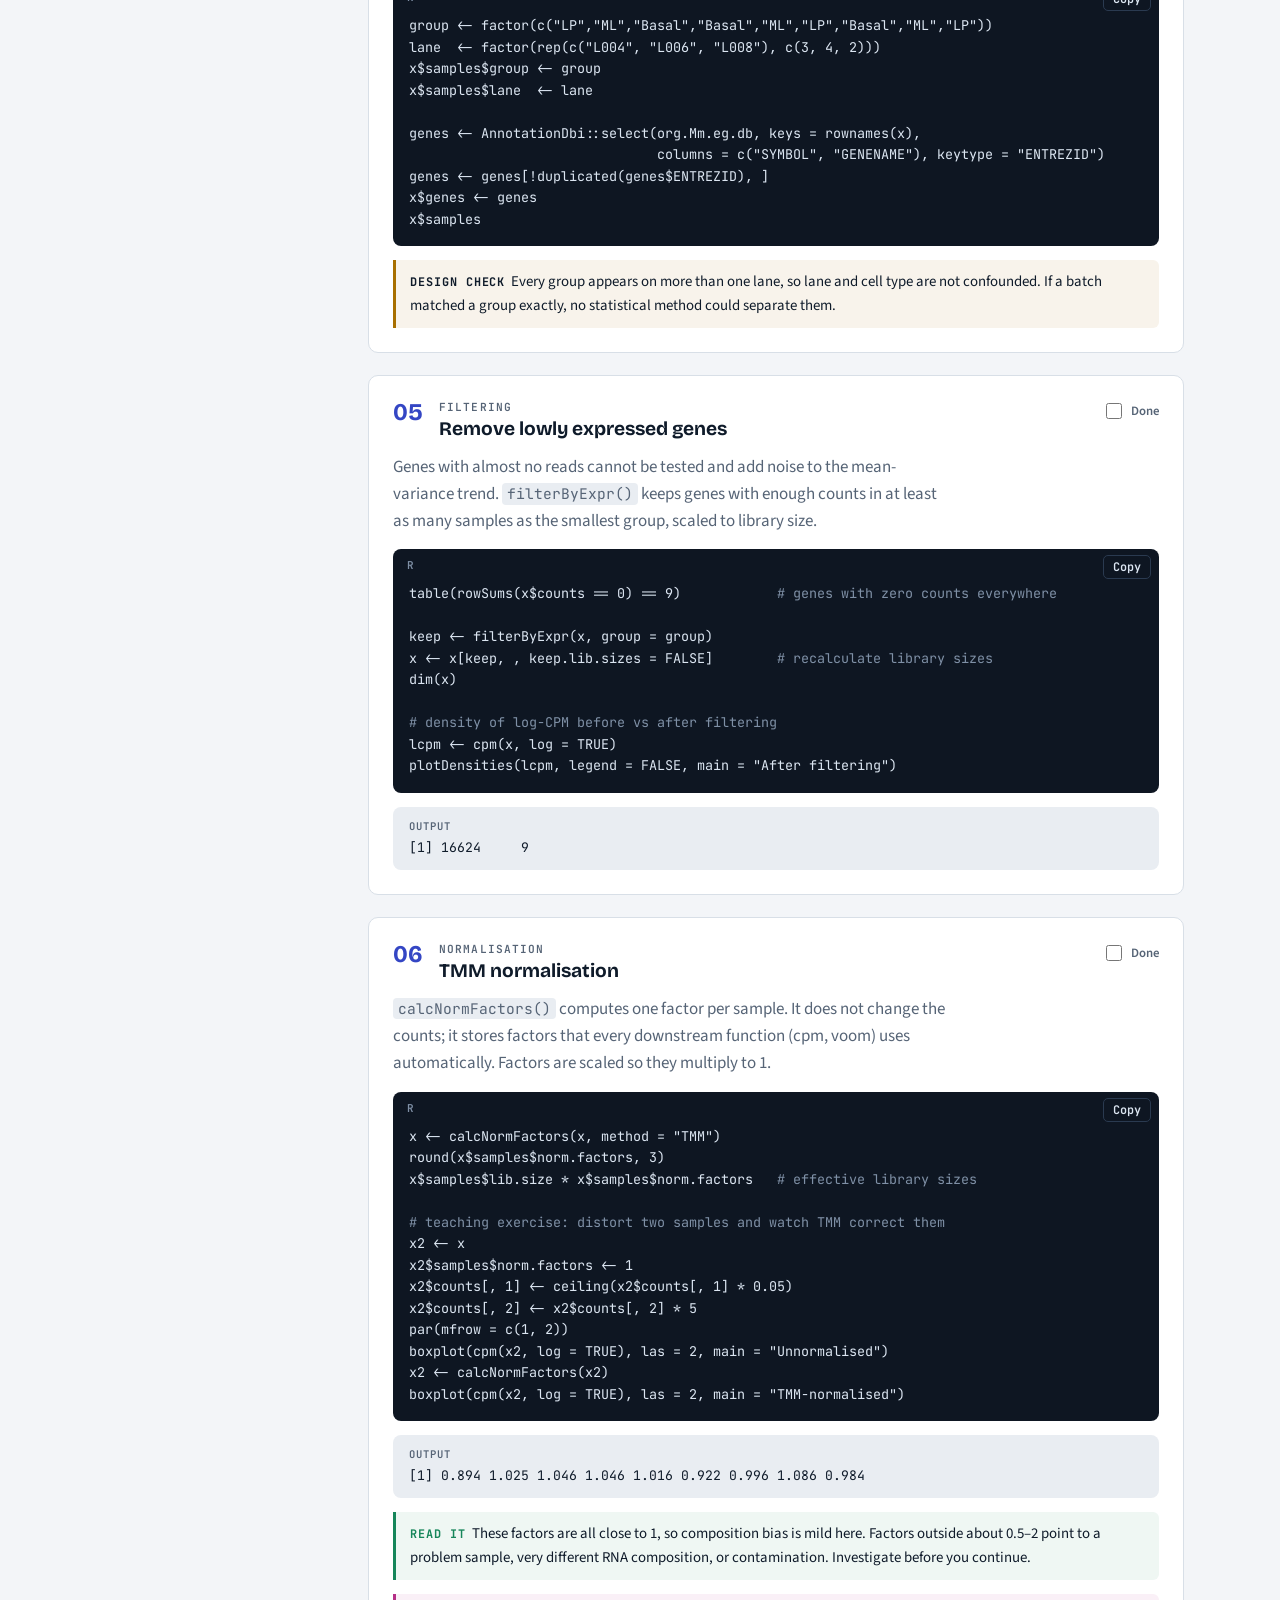
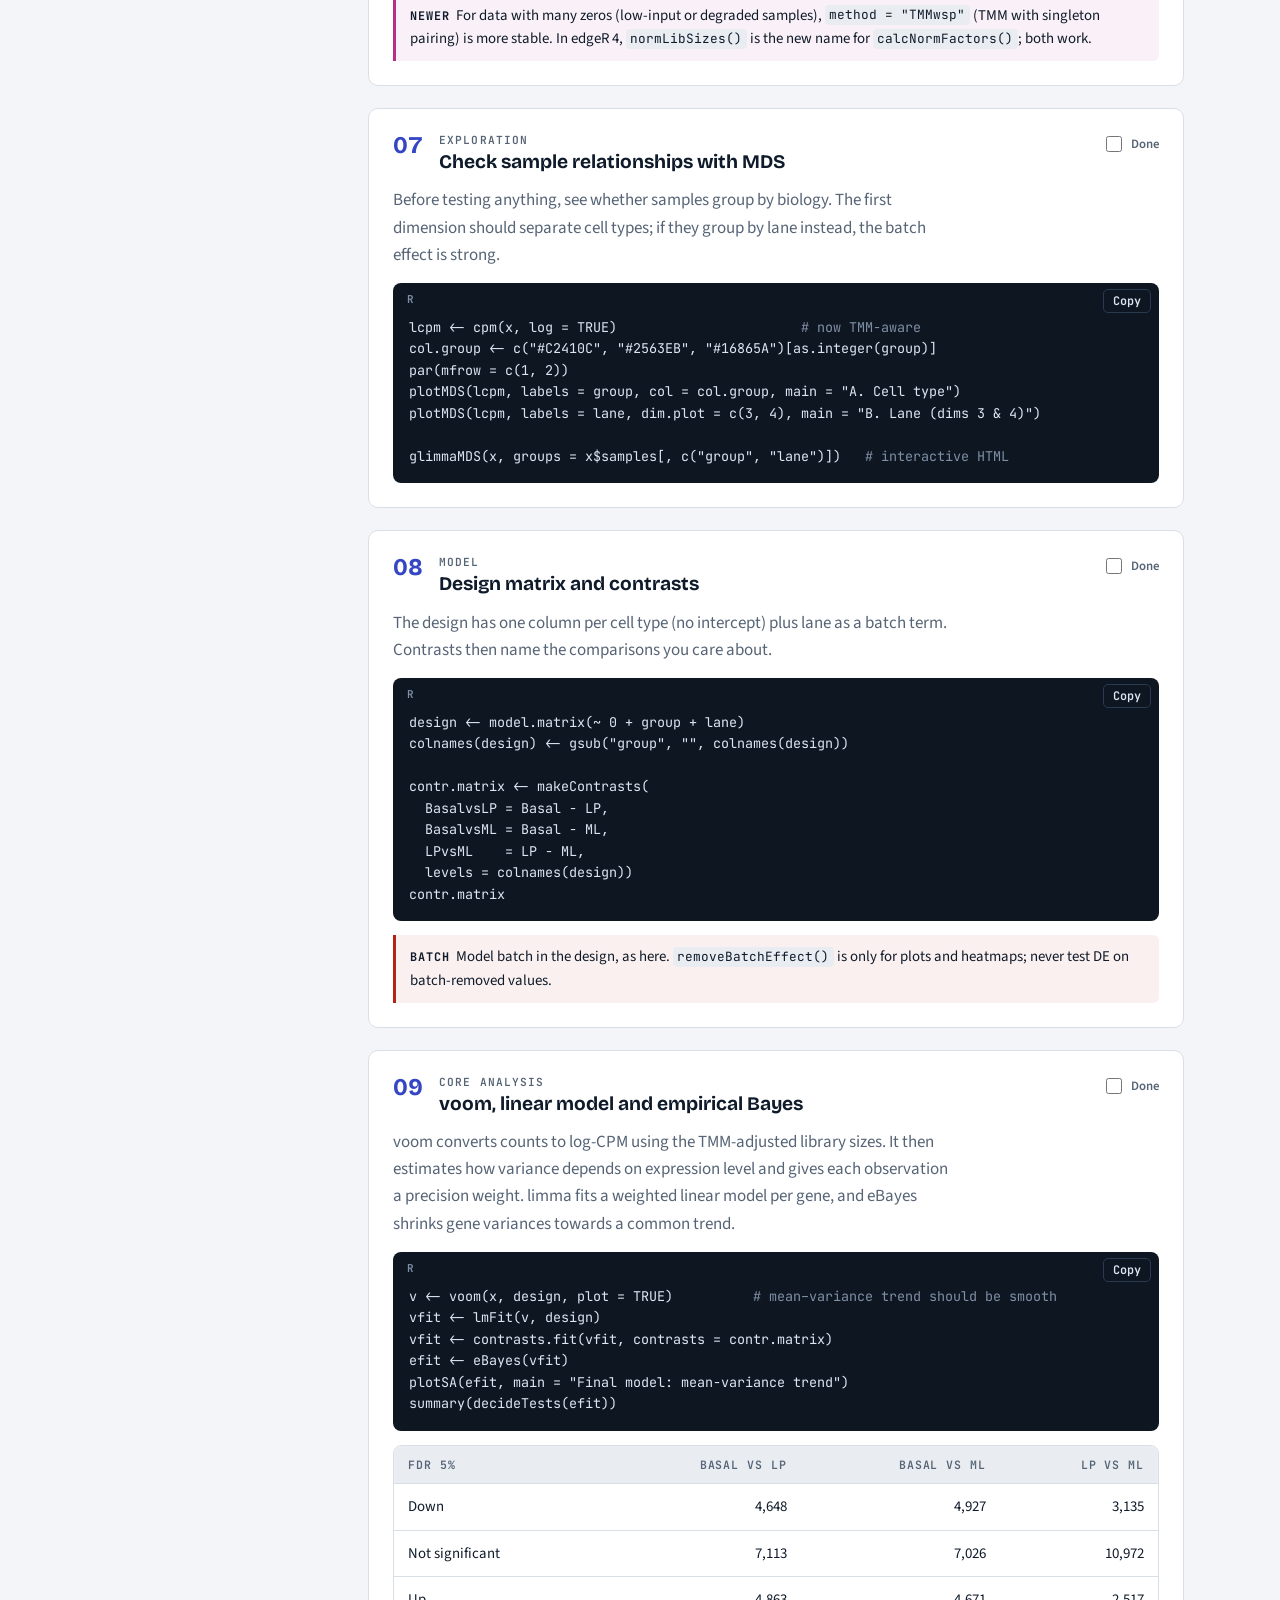
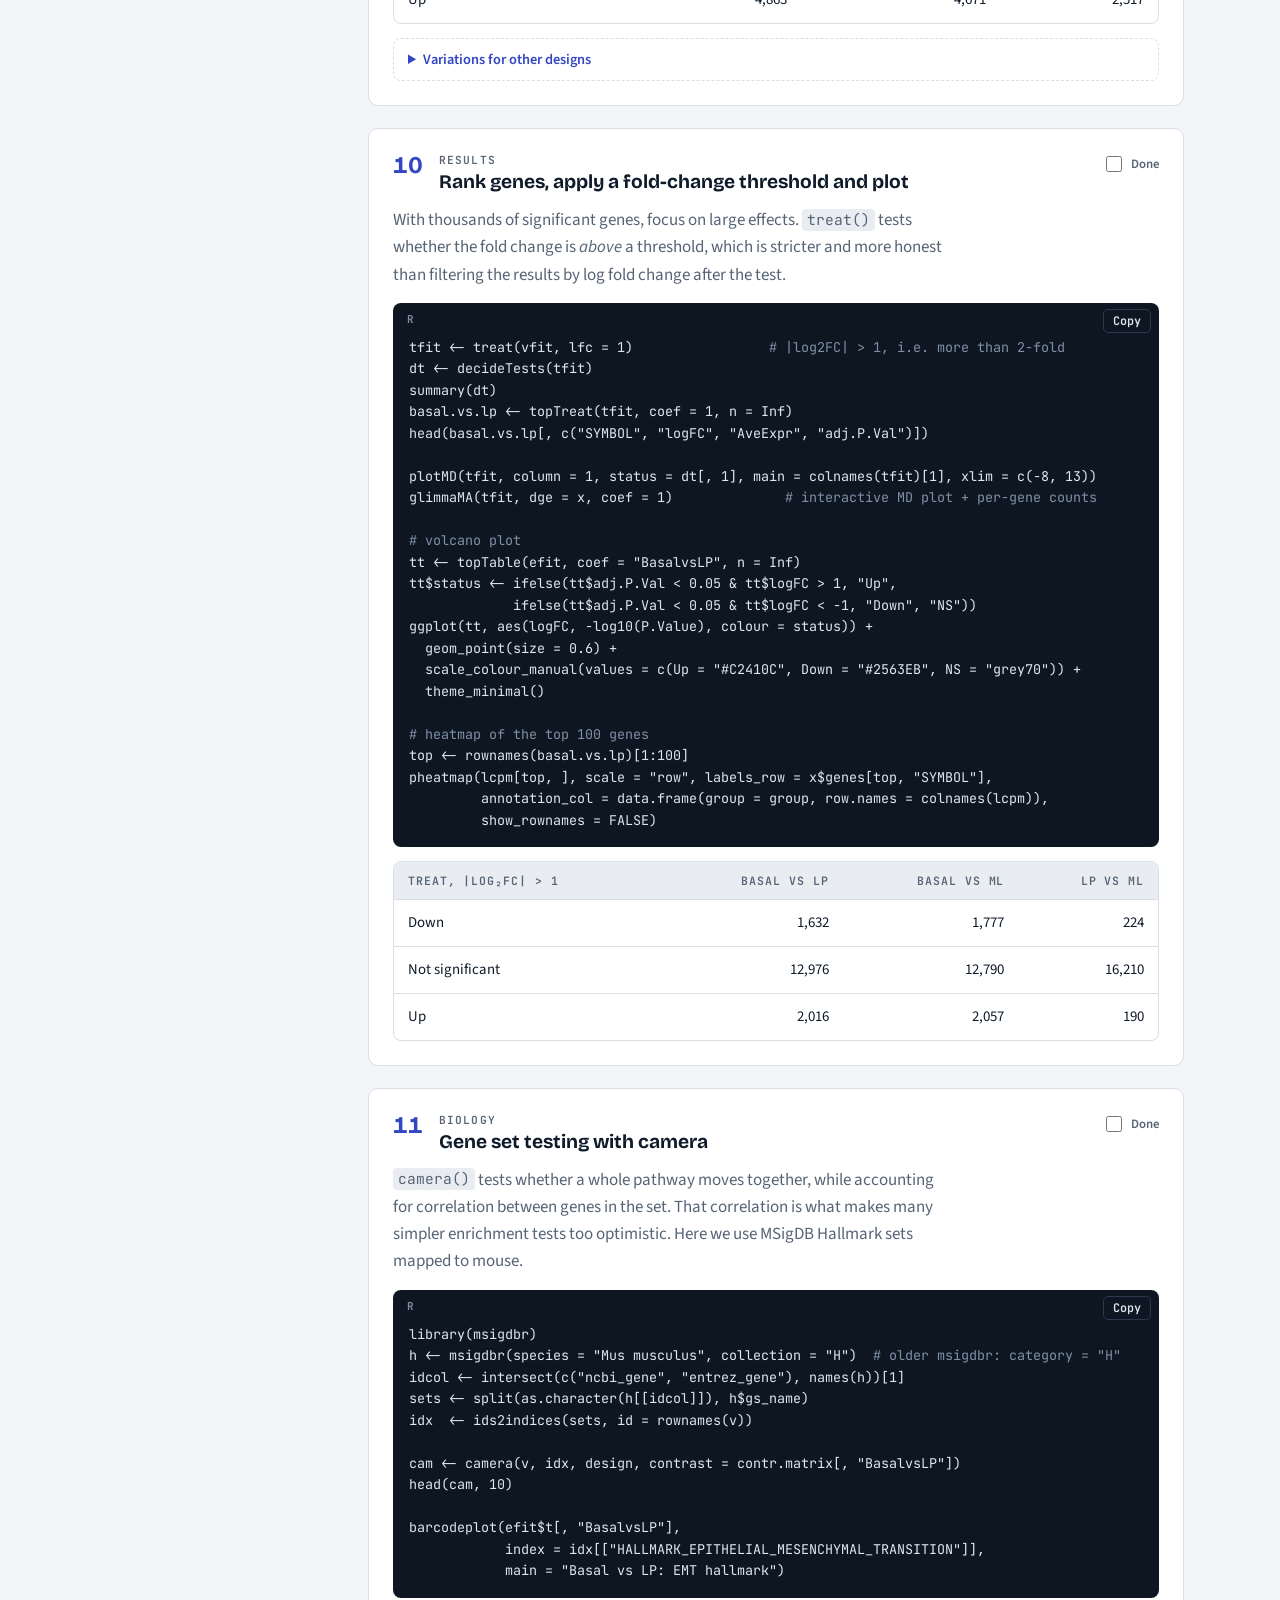
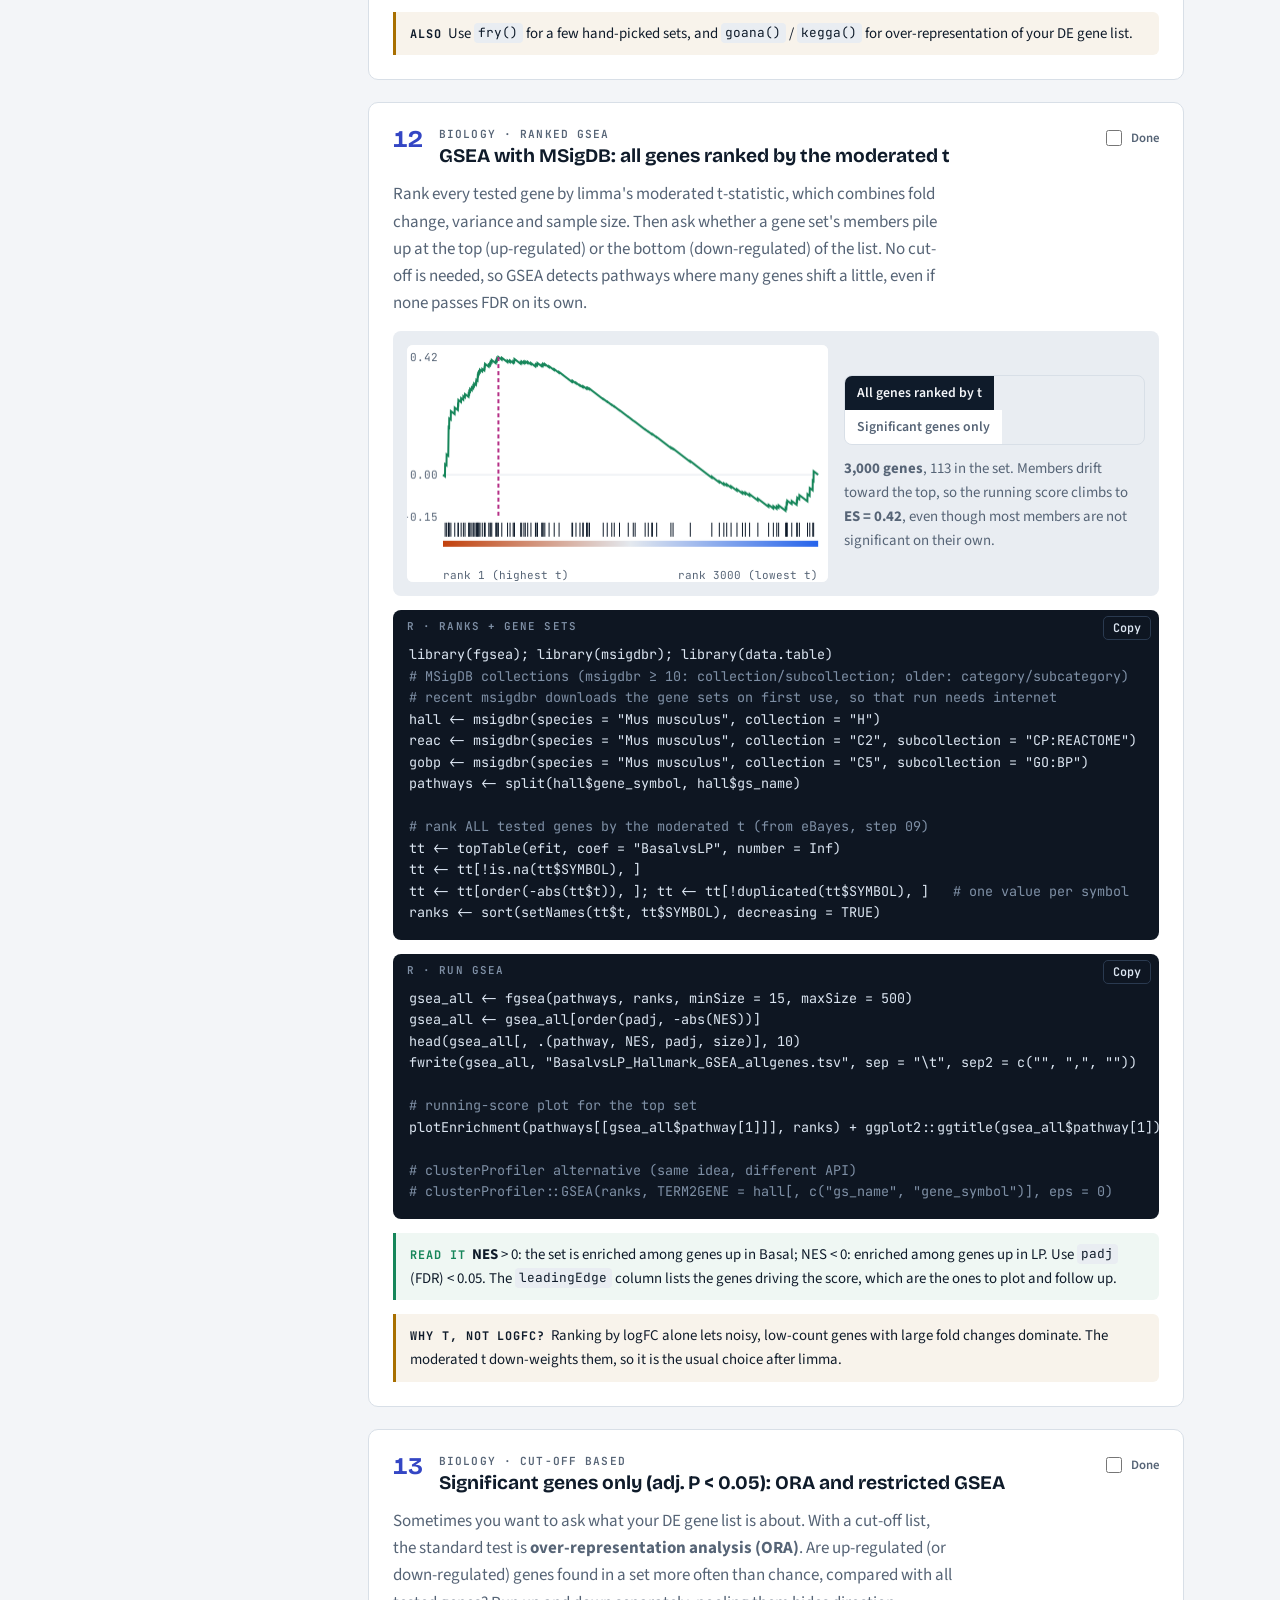
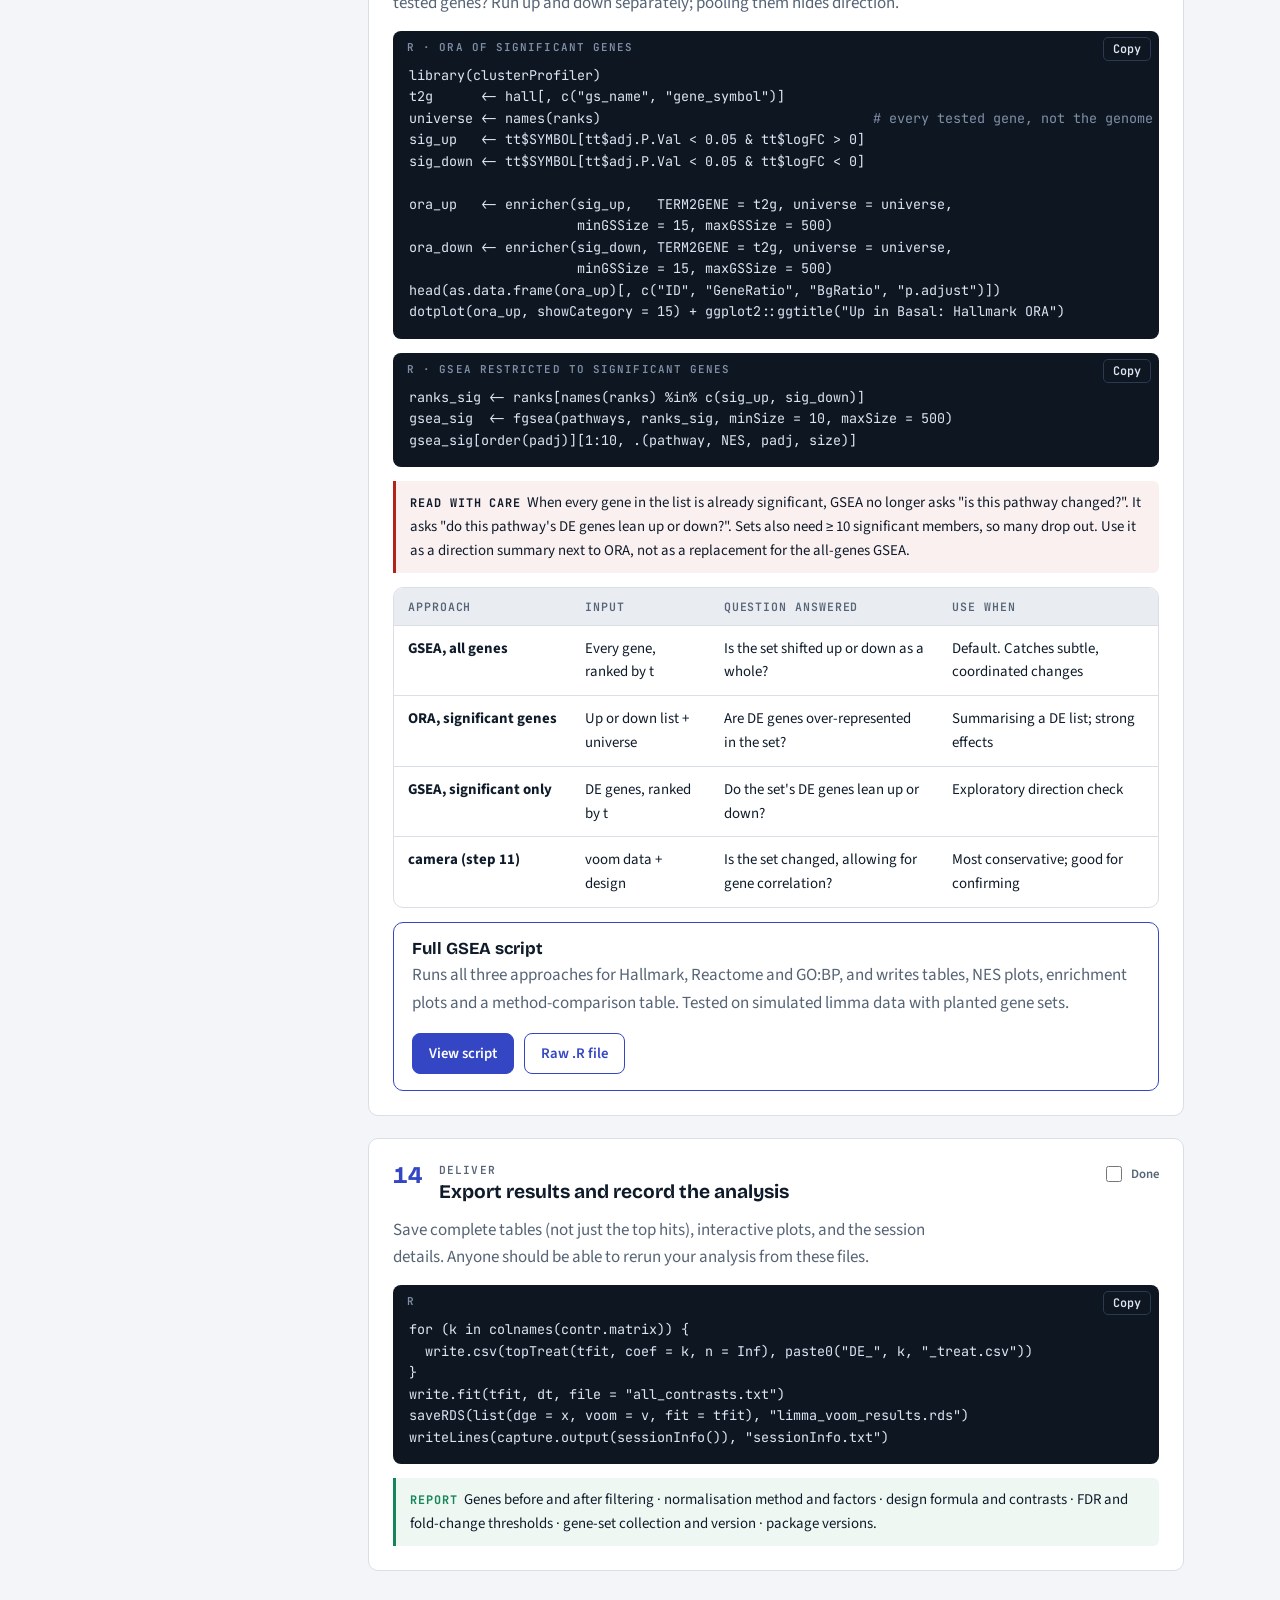
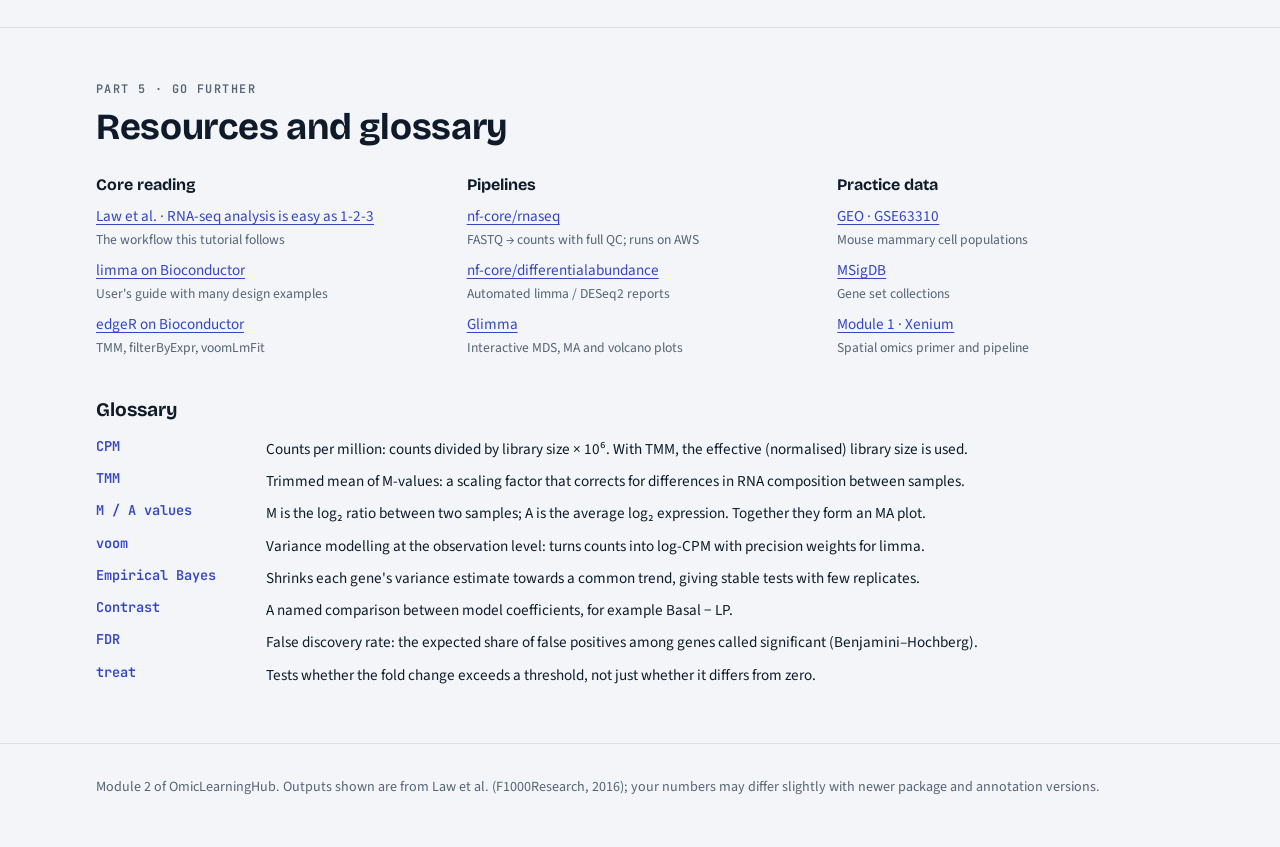
==== commit ff170503: "Fix review findings: require real mouse IDs (Xenium), flag slide-model confounding as exploratory, p" ====
--- a/rnaseq.html
+++ b/rnaseq.html
@@ -360,9 +360,10 @@
 
           <article class="step" id="s1" data-title="Set up R">
             <div class="step-head"><span class="num">01</span><div><p class="kind">Setup</p><h3>Install Bioconductor packages</h3></div><label class="done-toggle"><input type="checkbox" id="d-s1">Done</label></div>
-            <p class="why">limma does the modelling, edgeR provides the DGEList container, filtering and TMM, Glimma makes interactive plots, and msigdbr supplies gene sets.</p>
-            <div class="code"><span class="lang">R</span><button type="button">Copy</button><pre>install.packages(c("BiocManager", "R.utils", "ggplot2", "pheatmap", "msigdbr"))
-BiocManager::install(c("limma", "edgeR", "Glimma", "org.Mm.eg.db"))
+            <p class="why">limma does the modelling, edgeR provides the DGEList container, filtering and TMM, Glimma makes interactive plots, msigdbr supplies MSigDB gene sets, and fgsea, clusterProfiler and data.table run and save the pathway analyses in steps 12–13.</p>
+            <div class="code"><span class="lang">R</span><button type="button">Copy</button><pre>install.packages(c("BiocManager", "R.utils", "ggplot2", "pheatmap", "msigdbr", "data.table"))
+BiocManager::install(c("limma", "edgeR", "Glimma", "org.Mm.eg.db",
+                       "fgsea", "clusterProfiler"))        <span class="c"># fgsea / clusterProfiler: steps 12–13</span>
 
 library(limma); library(edgeR); library(Glimma)
 library(org.Mm.eg.db); library(ggplot2); library(pheatmap)</pre></div>
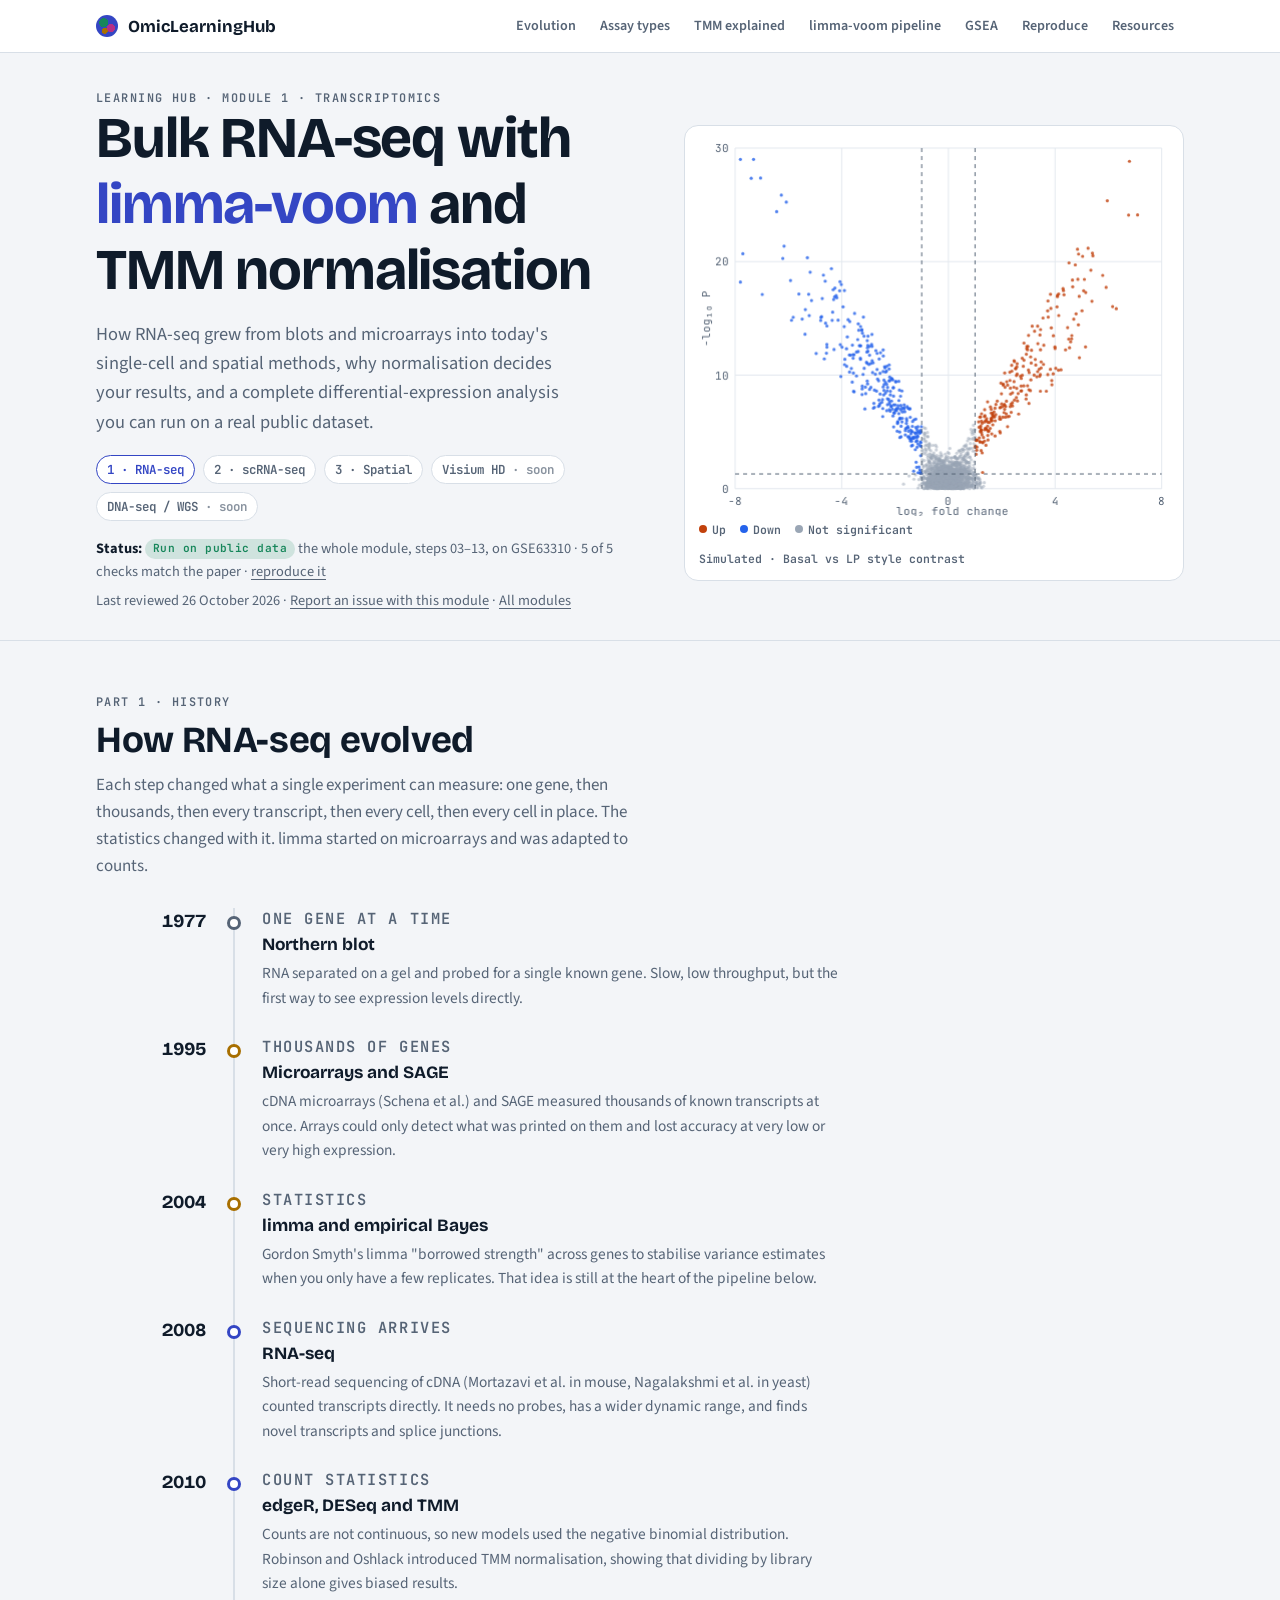
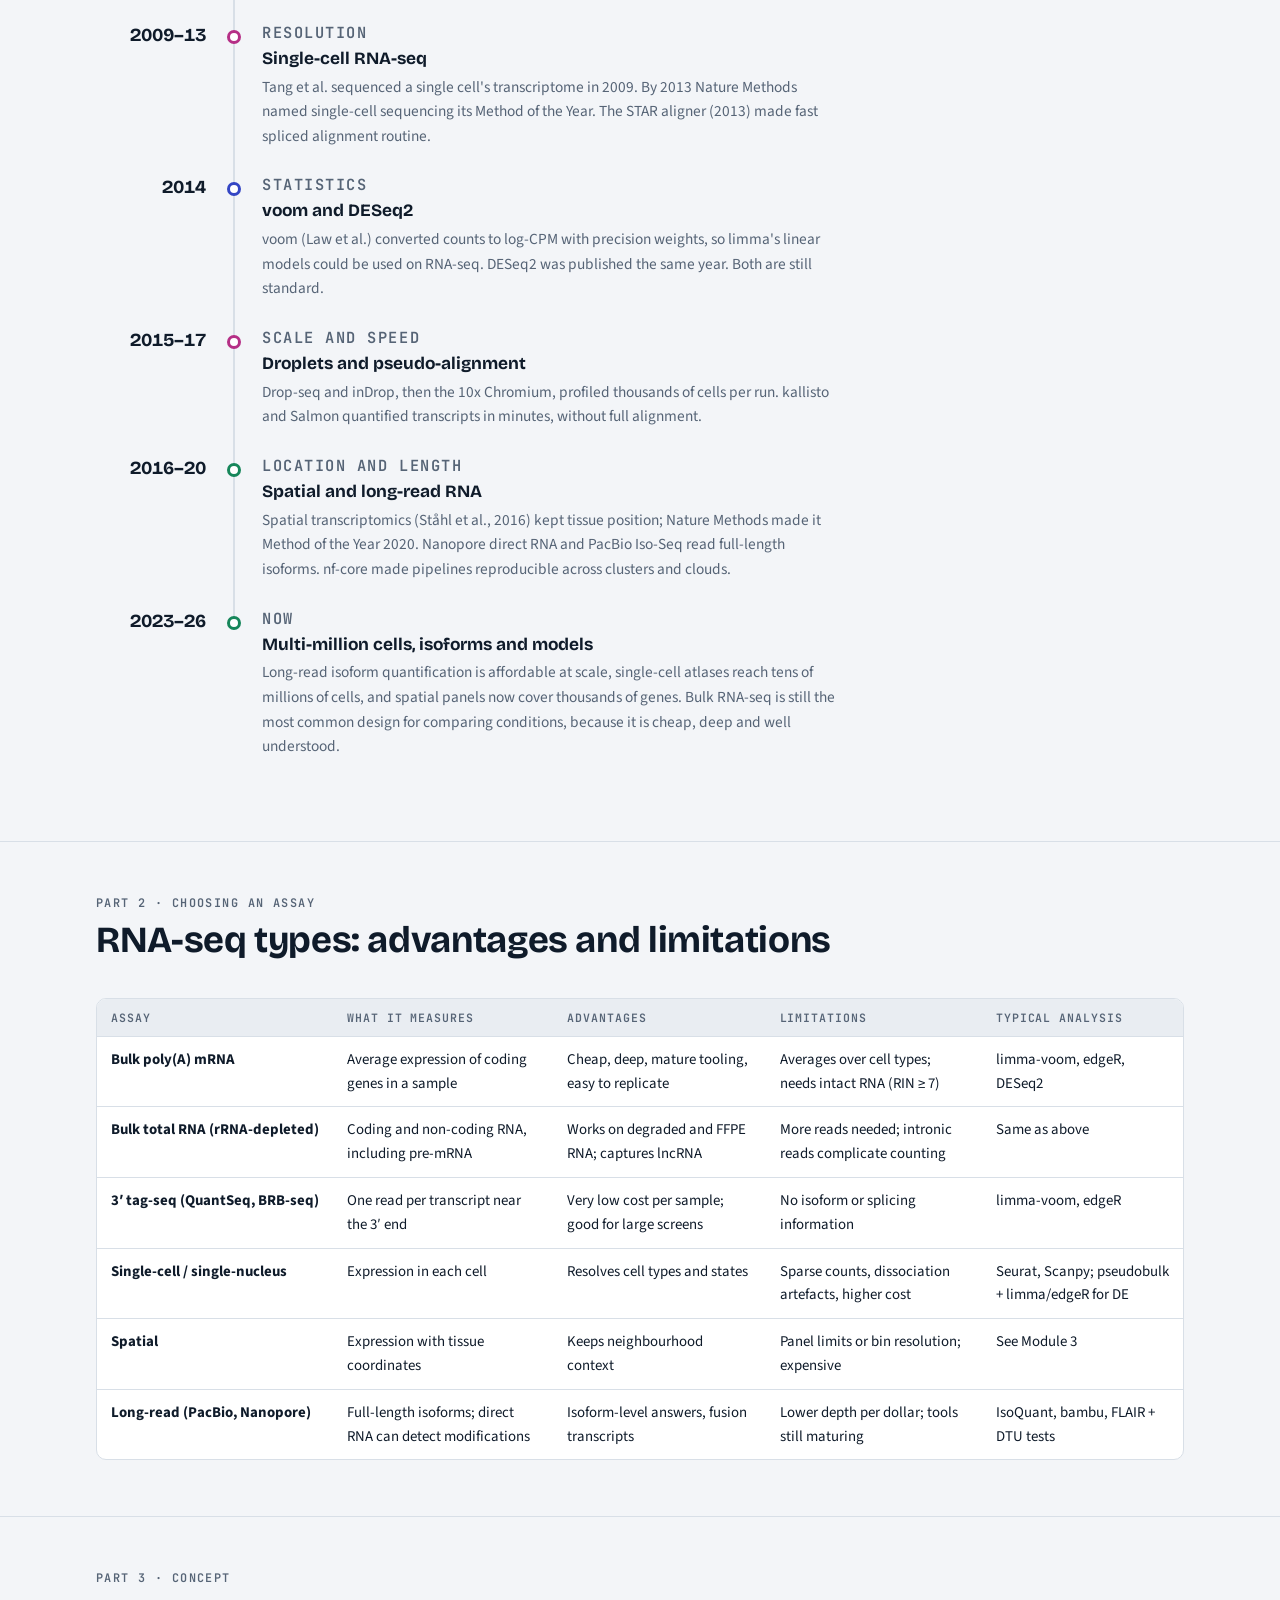
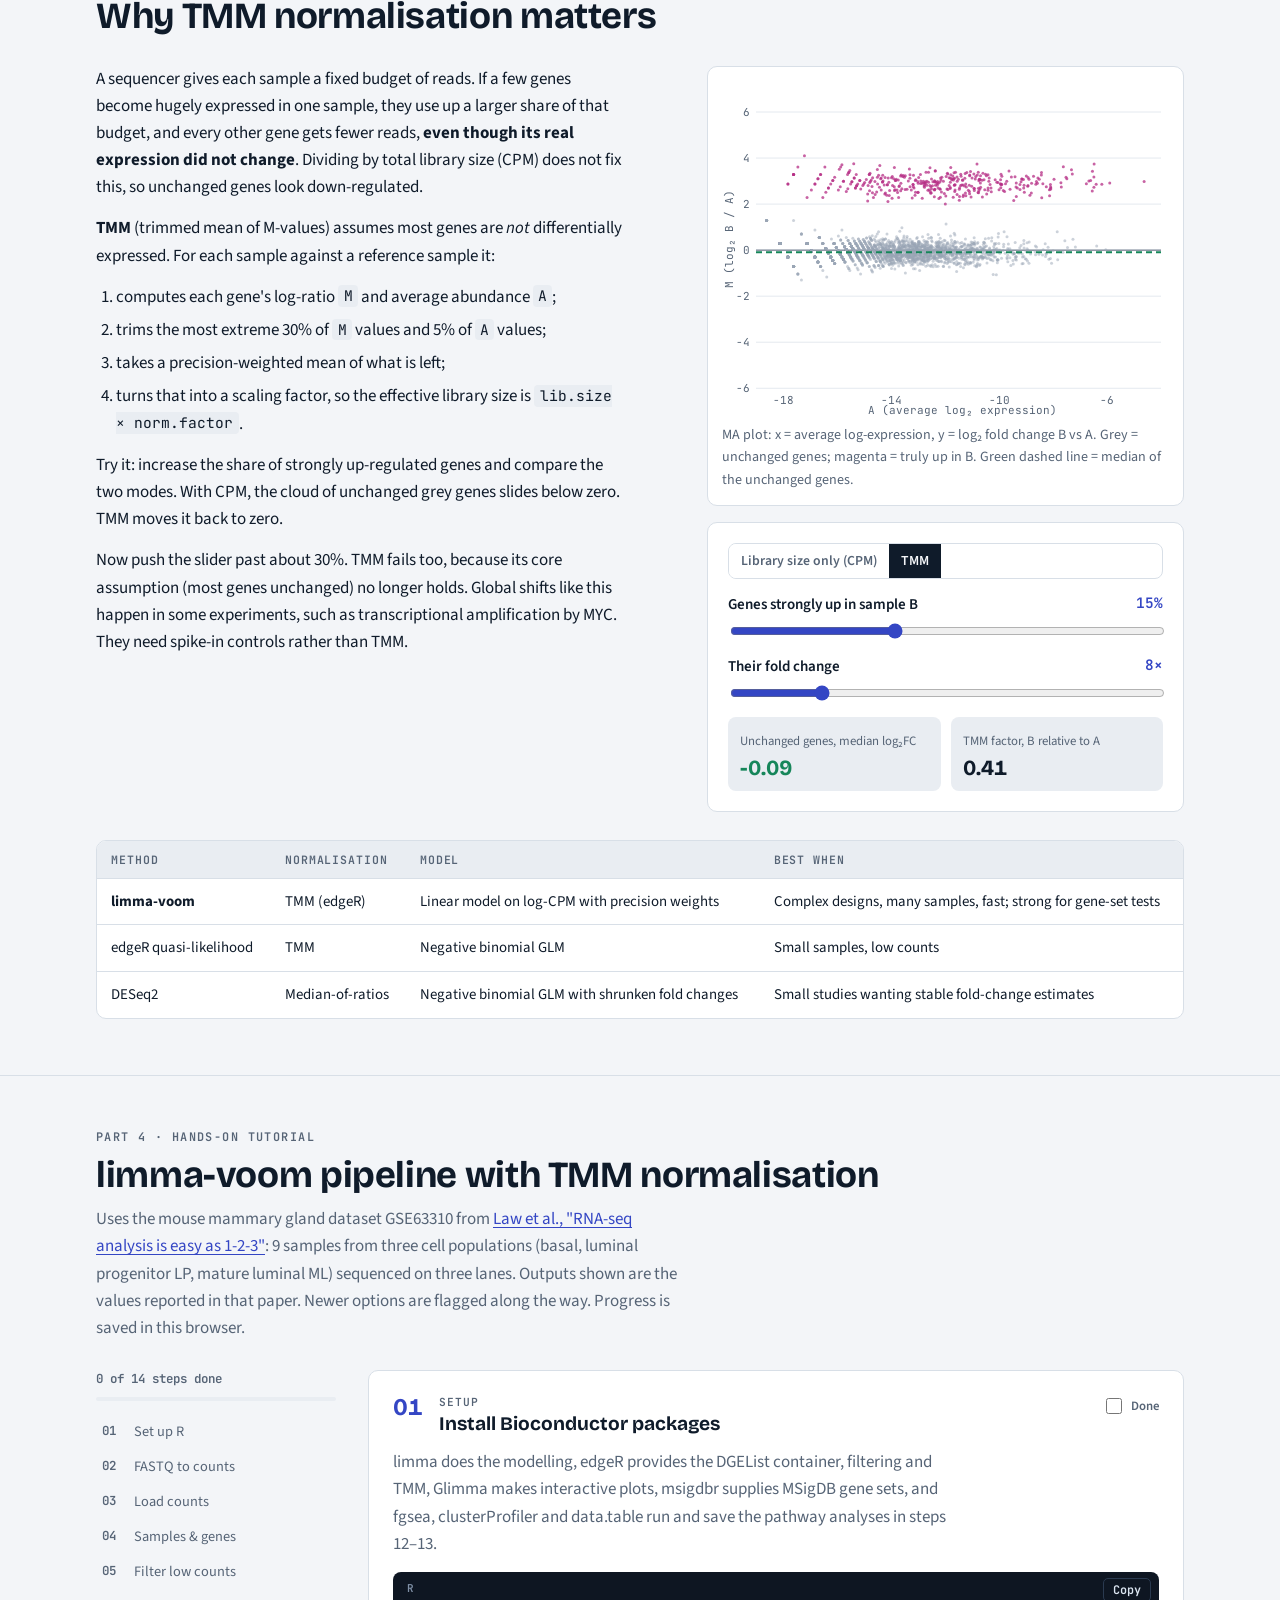
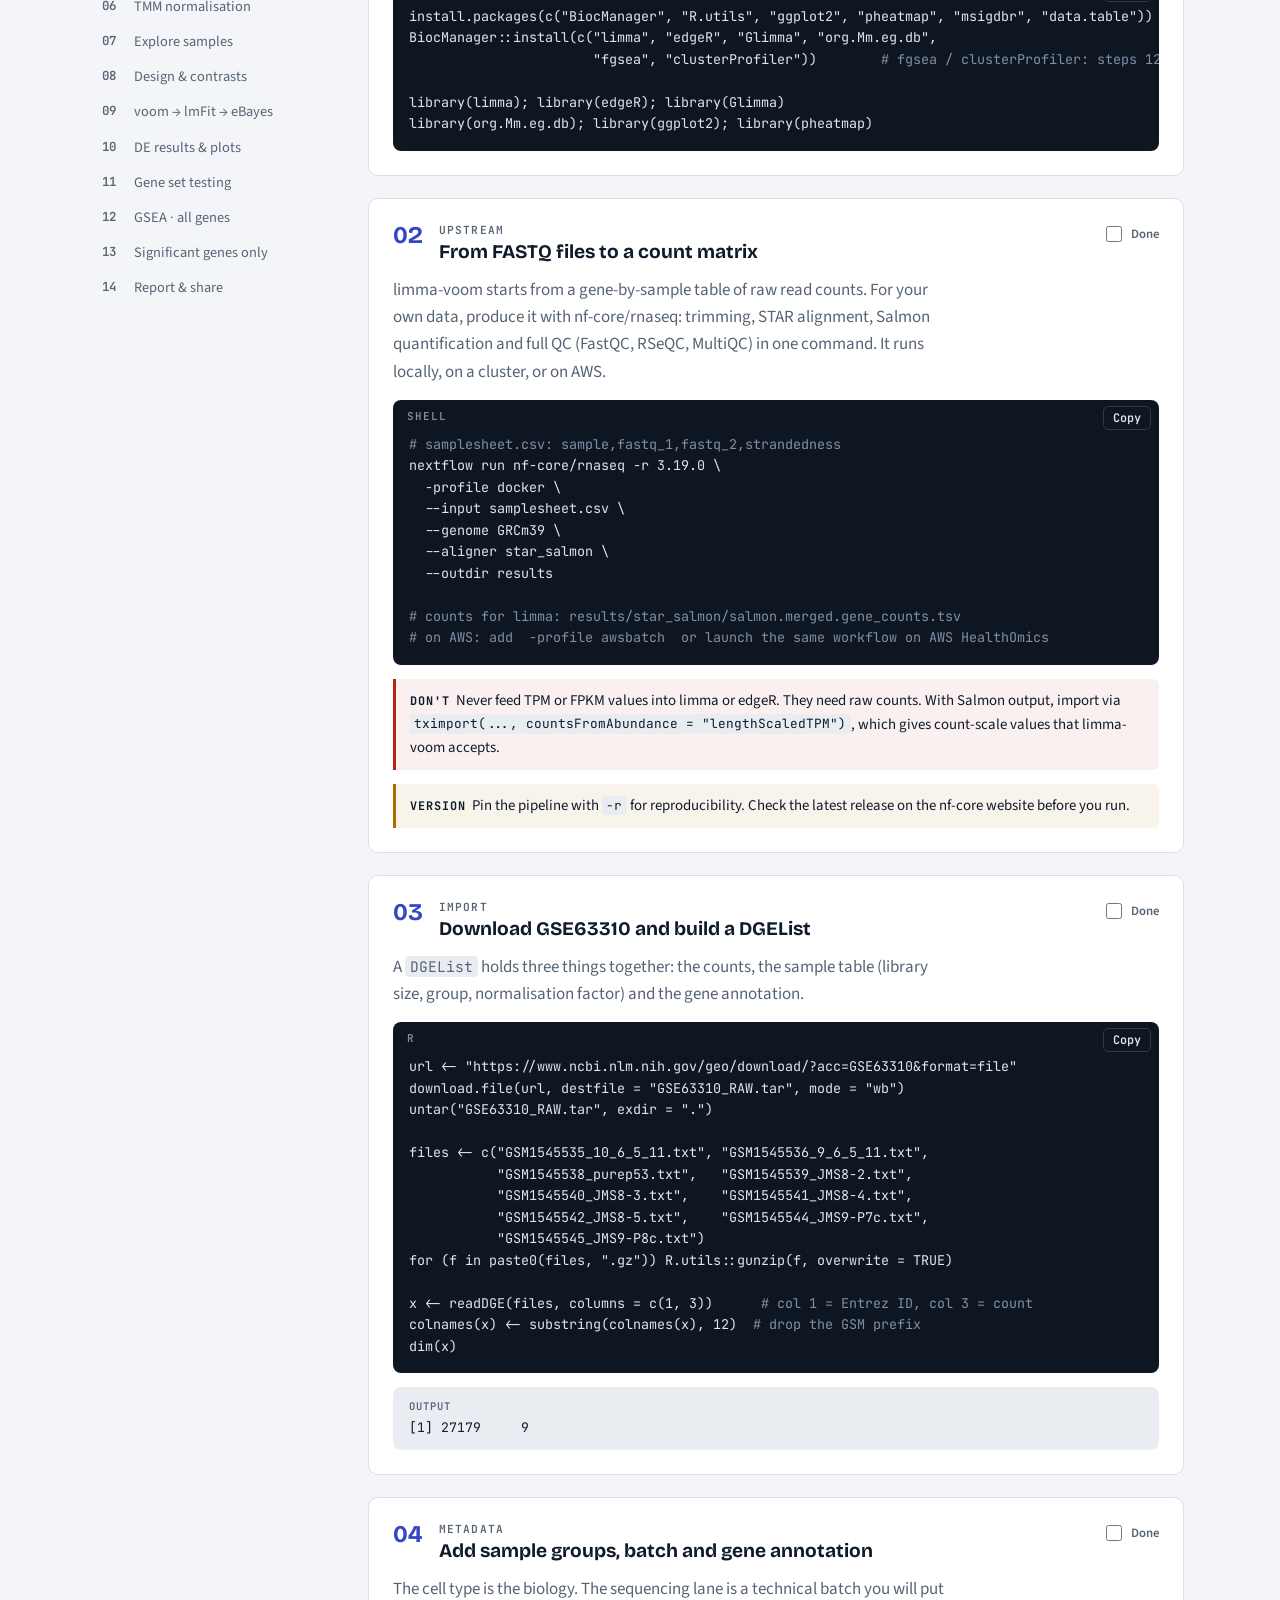
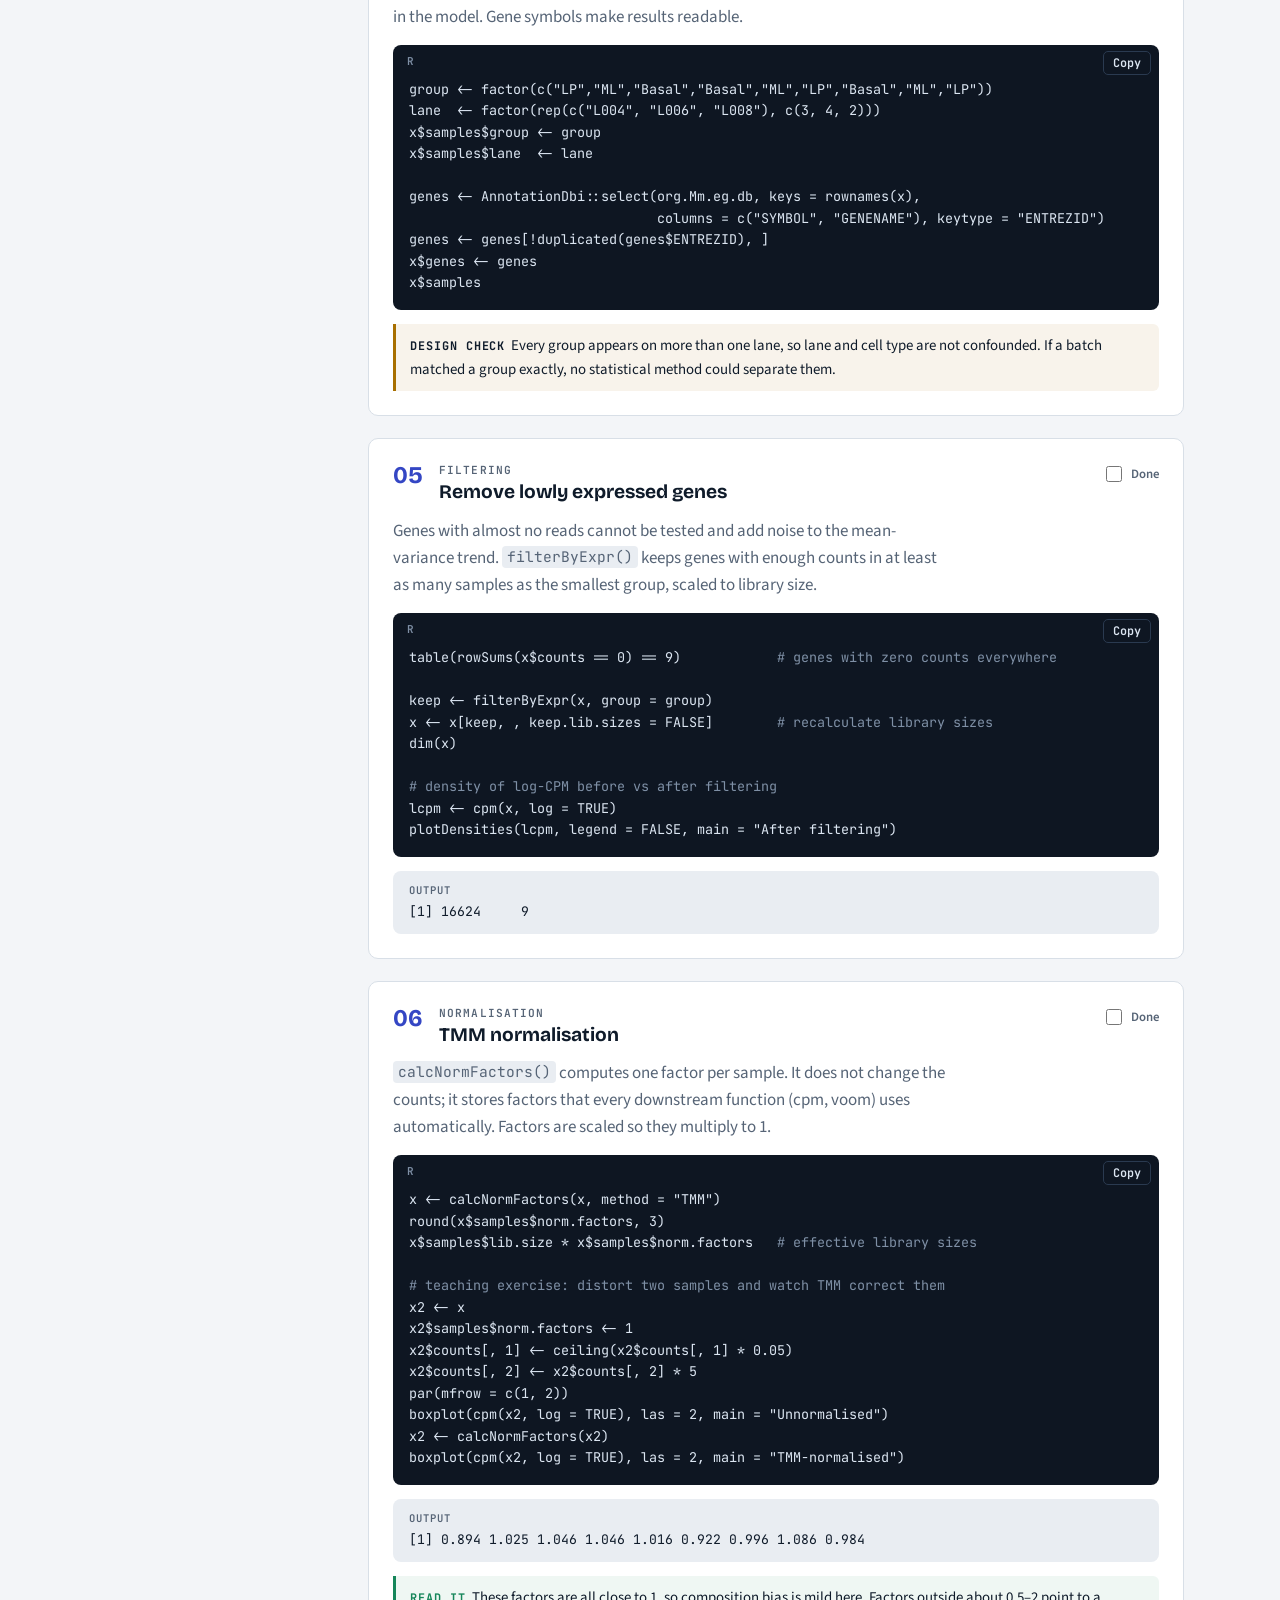
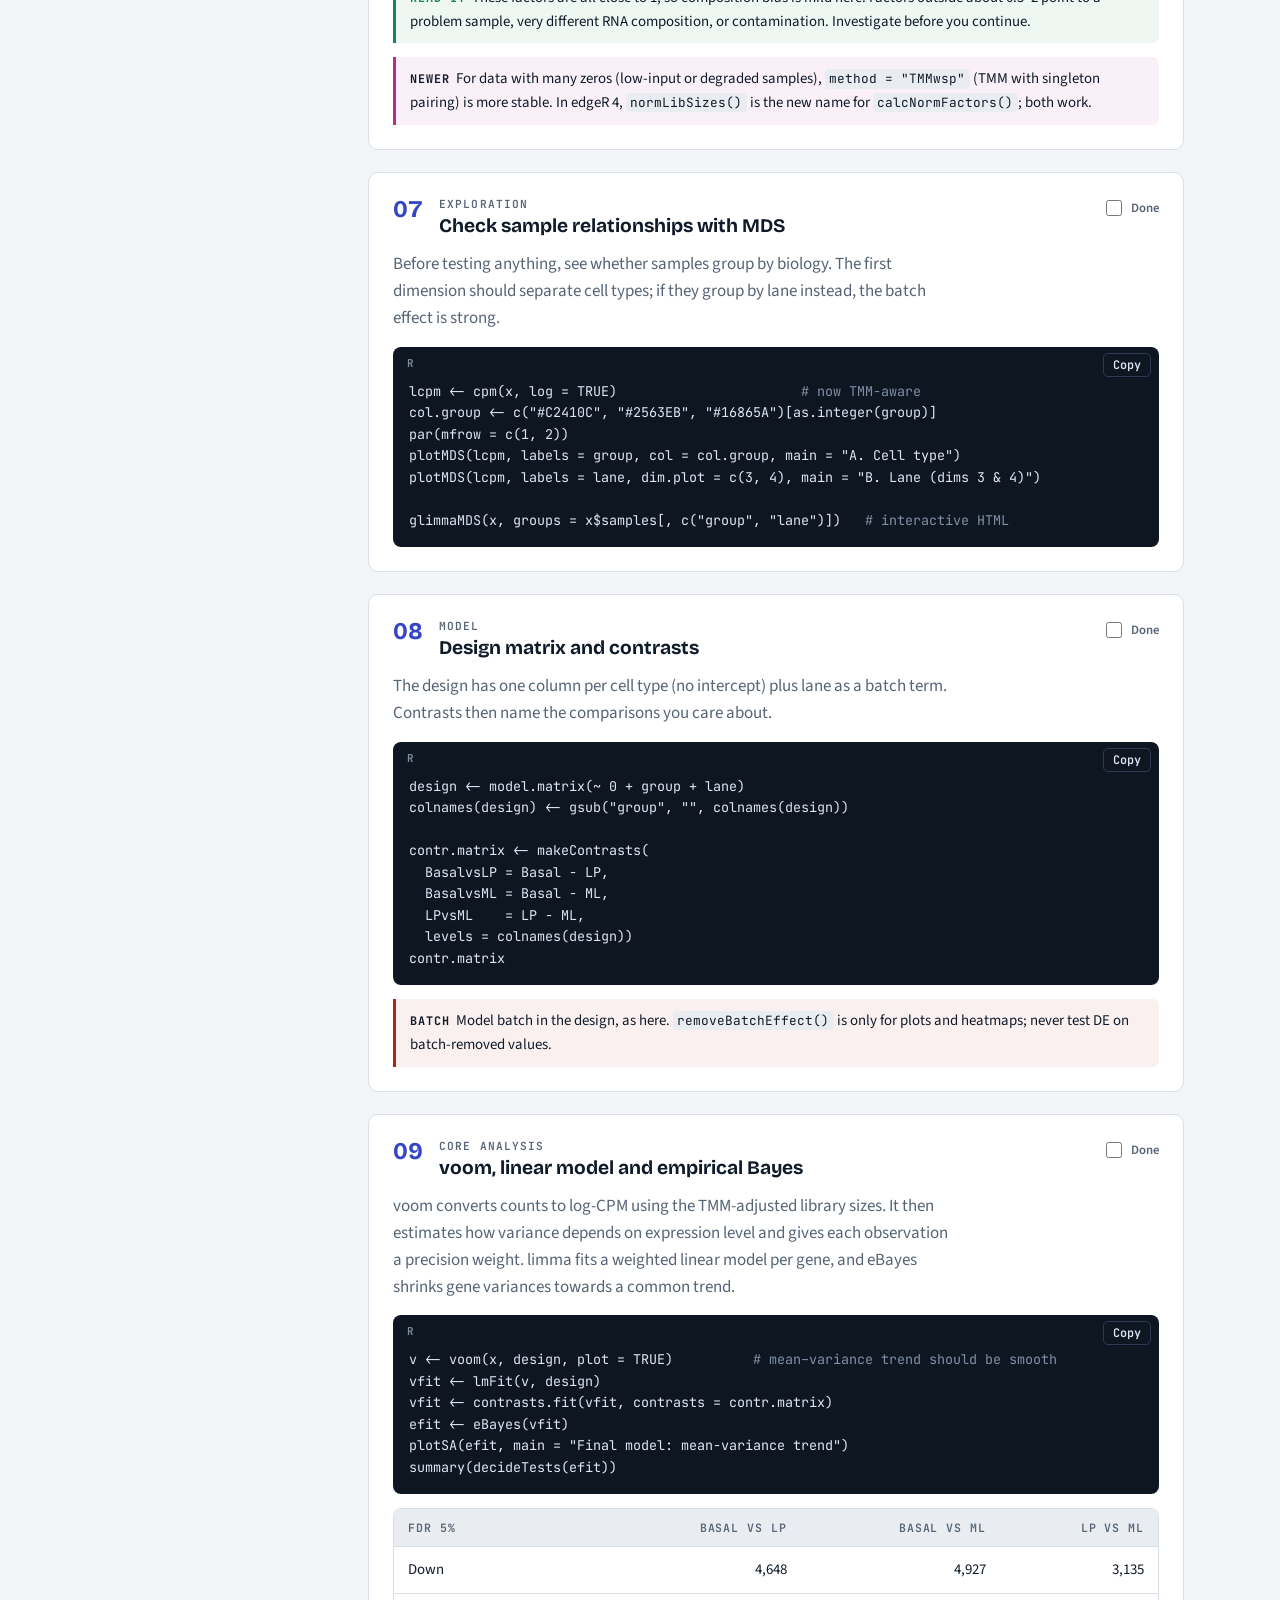
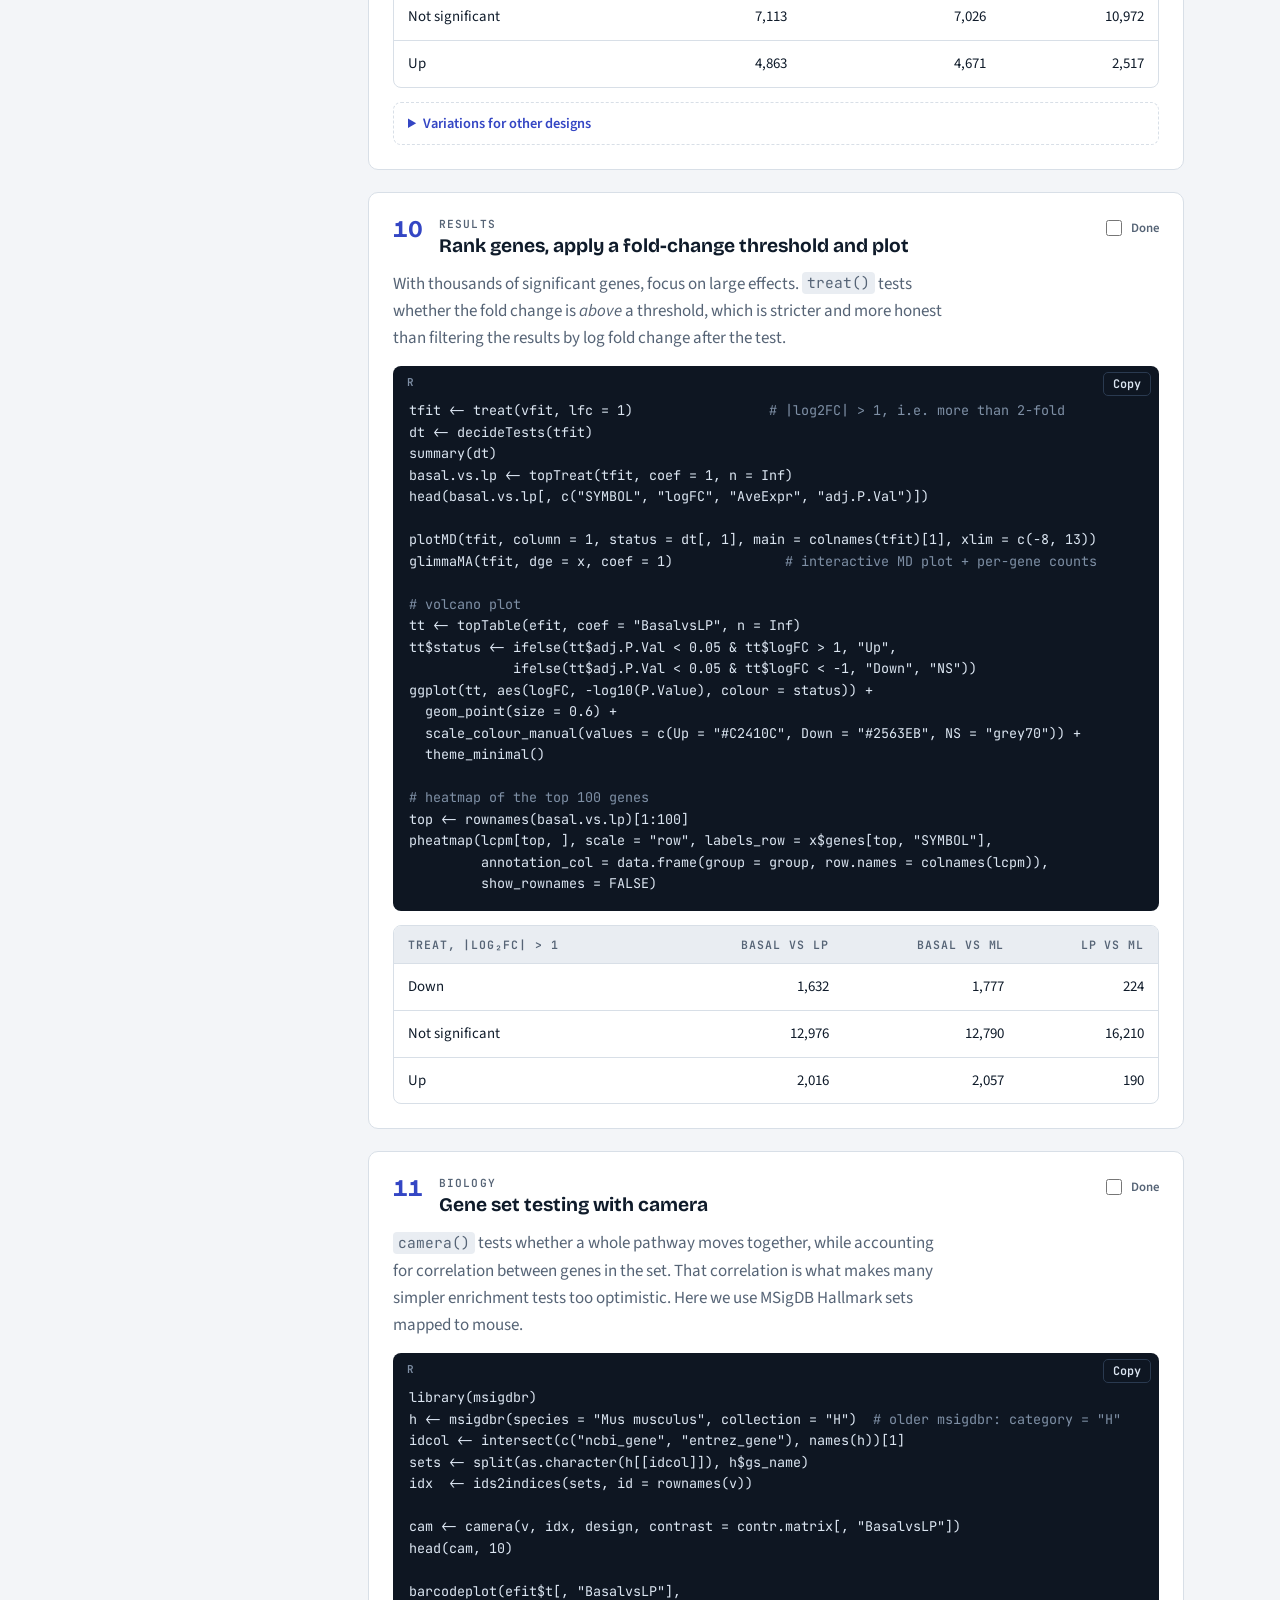
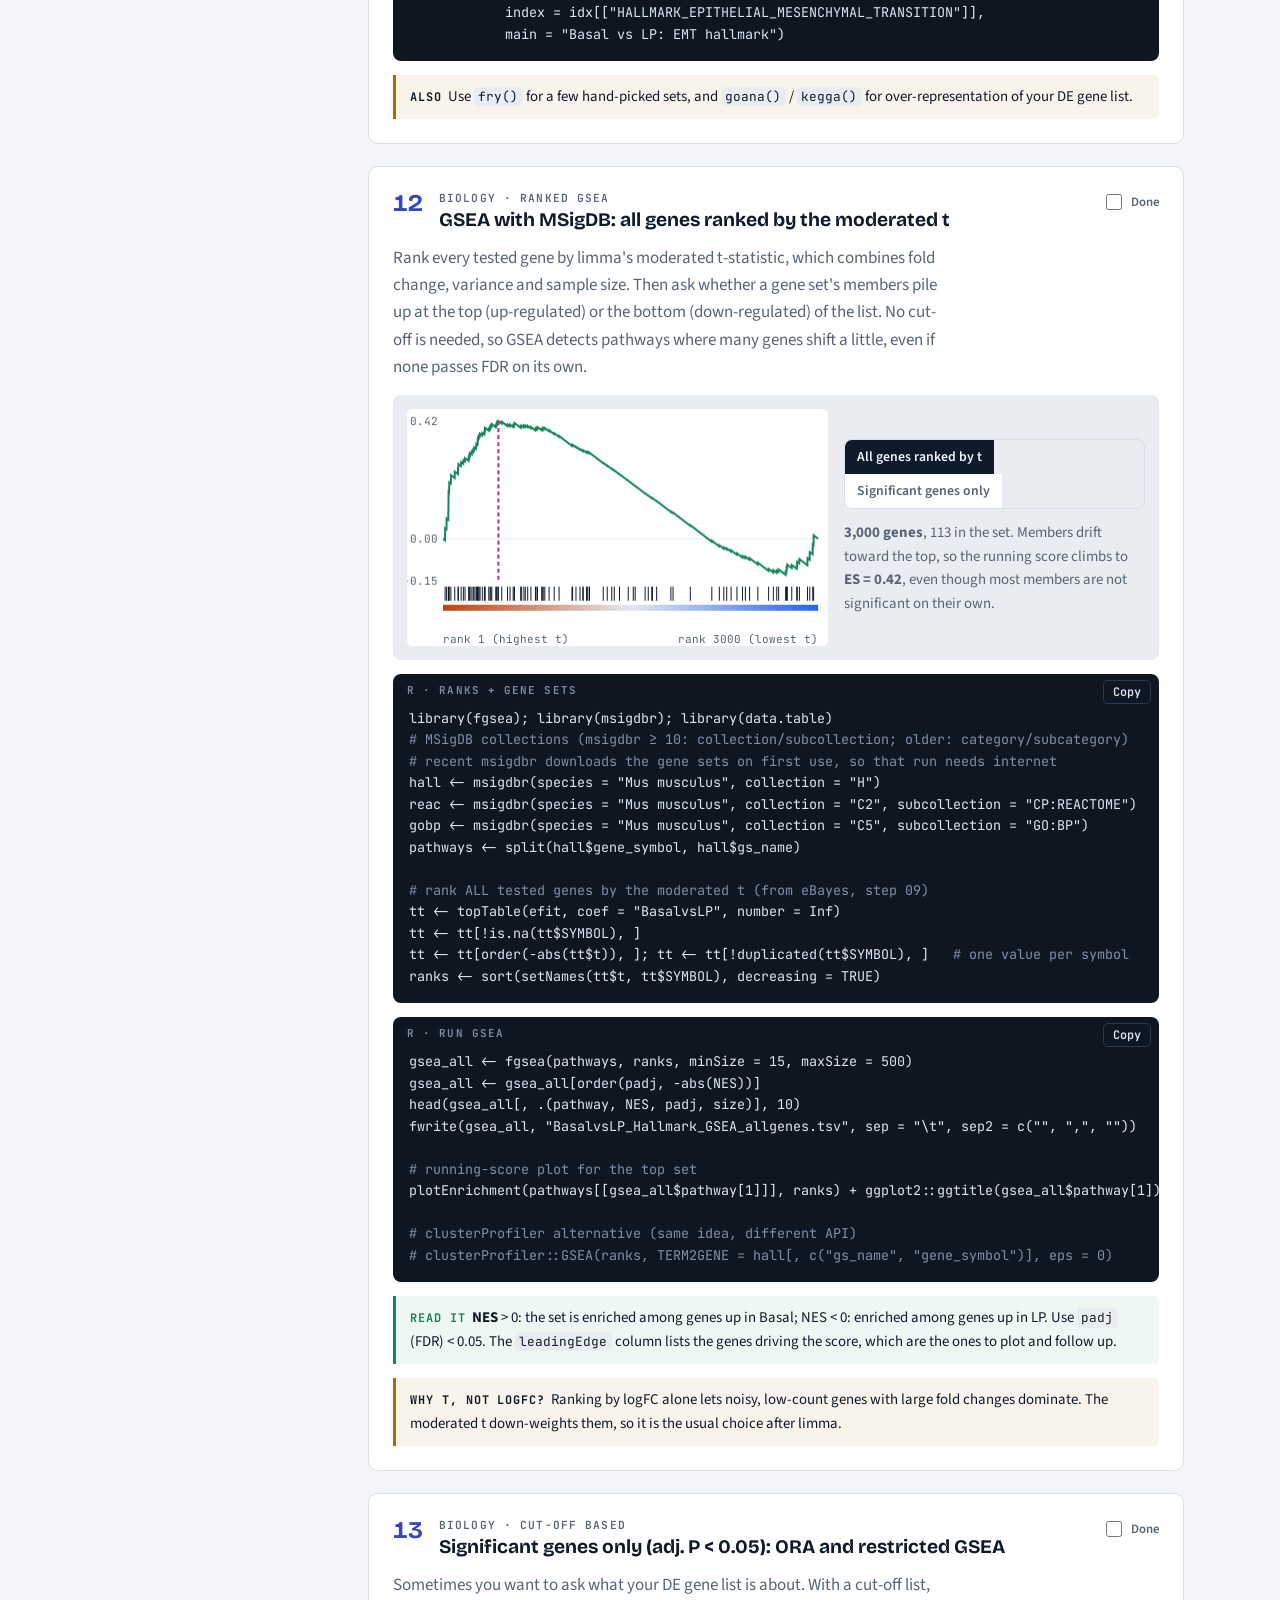
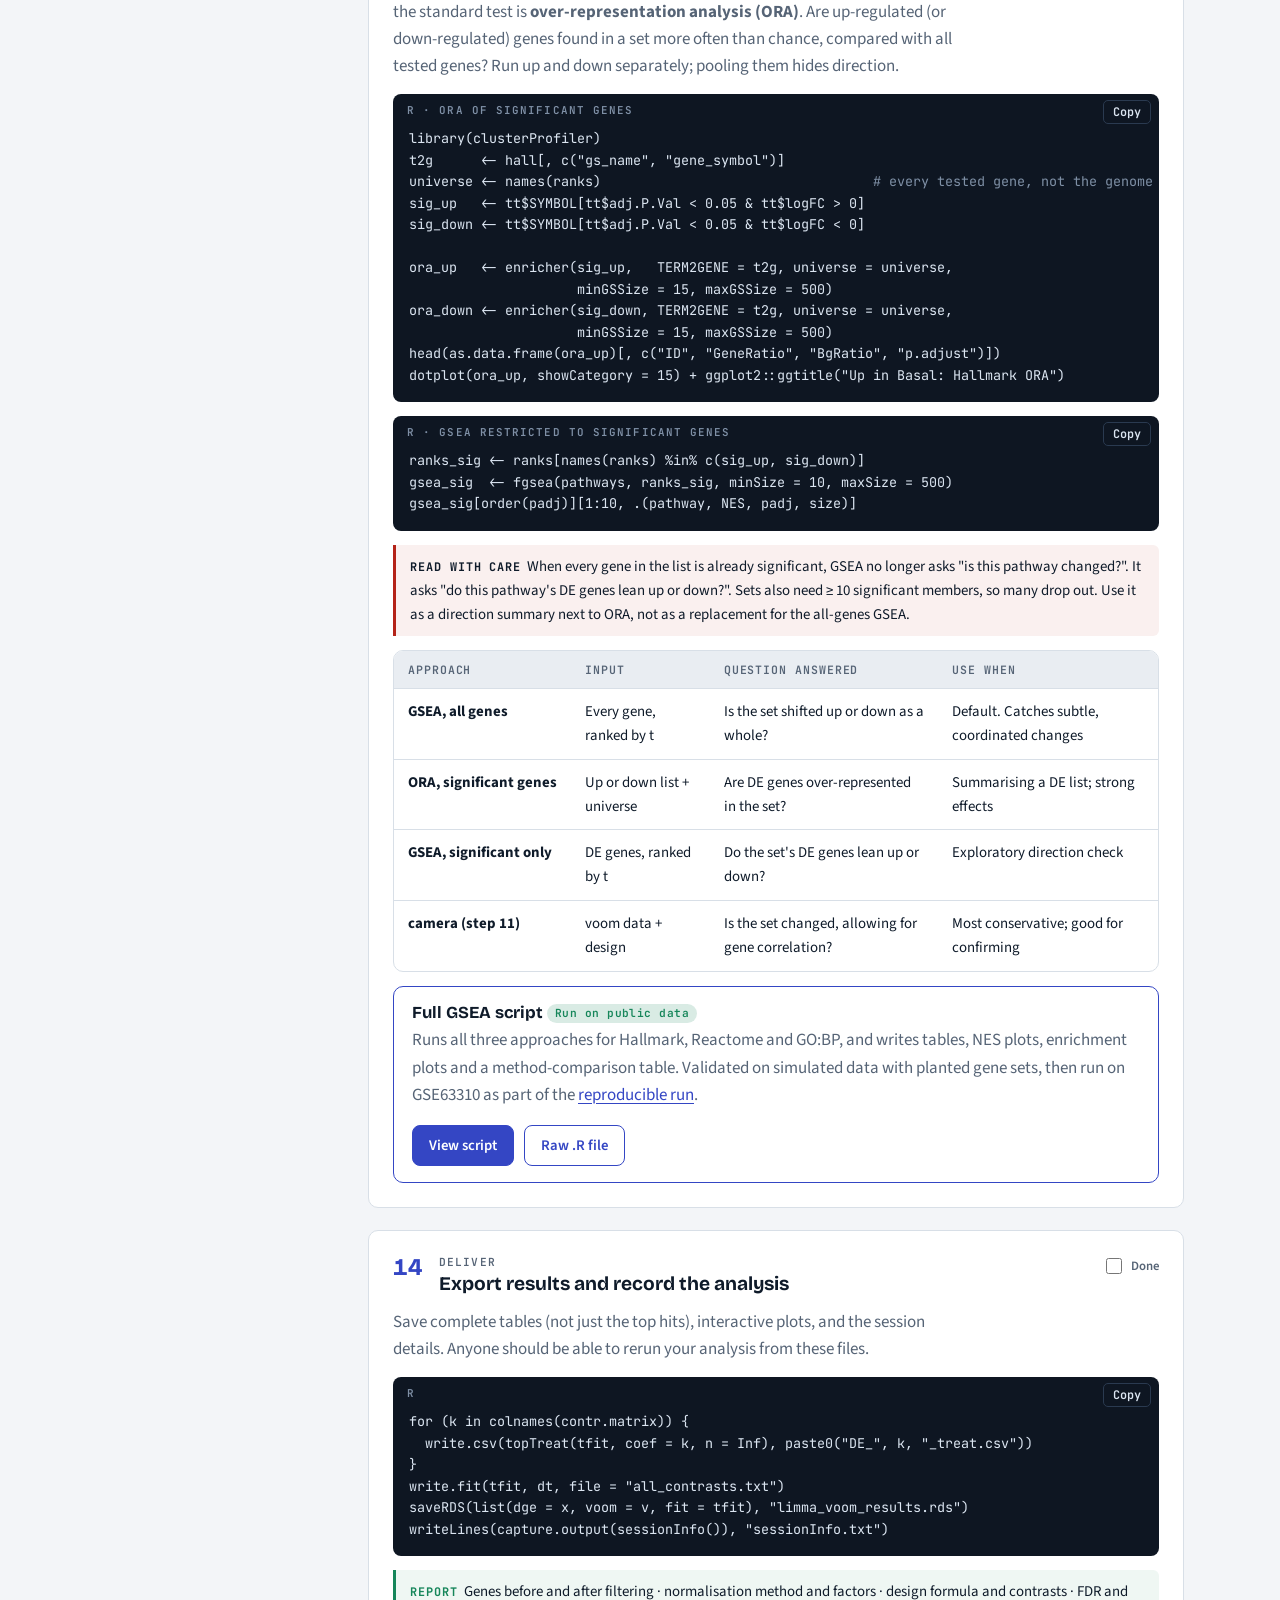
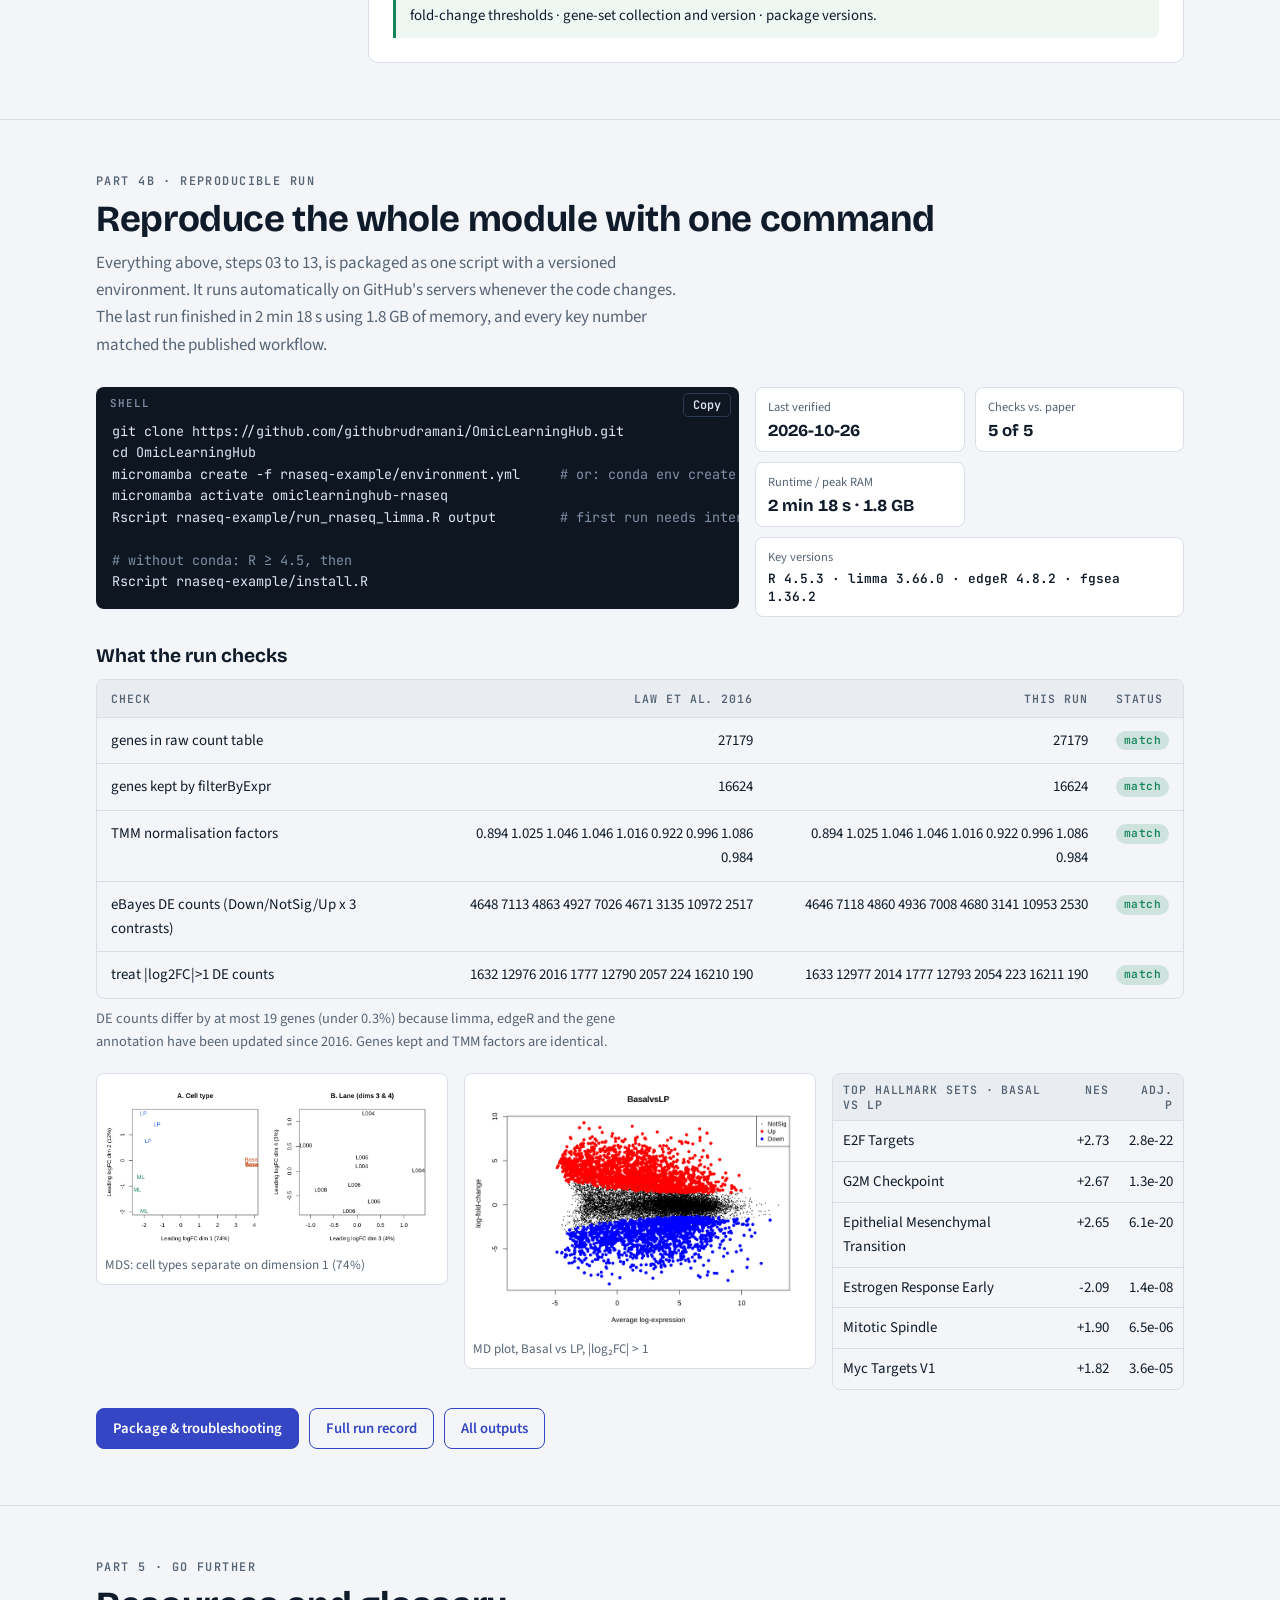
==== commit ac9ead8d: "Start-here learning path, detailed module cards, validation labels, About/cite/issue links, per-page" ====
--- a/rnaseq.html
+++ b/rnaseq.html
@@ -5,11 +5,19 @@
 <meta name="viewport" content="width=device-width, initial-scale=1, viewport-fit=cover">
 <style>:root{padding-top:env(safe-area-inset-top,0px);padding-bottom:env(safe-area-inset-bottom,0px)}body{margin:0}img{max-width:100%}[hidden]{display:none!important}</style>
 <title>RNA-seq Learning Hub</title>
+<meta name="description" content="Module 1: RNA-seq history, an interactive TMM explainer, limma-voom differential expression on GSE63310, and MSigDB GSEA/ORA, with a reproducible full run.">
+<meta property="og:title" content="Bulk RNA-seq with limma-voom · OmicLearningHub">
+<meta property="og:description" content="Module 1: RNA-seq history, an interactive TMM explainer, limma-voom differential expression on GSE63310, and MSigDB GSEA/ORA, with a reproducible full run.">
+<meta property="og:image" content="https://githubrudramani.github.io/OmicLearningHub/assets/og-rnaseq.jpg">
+<meta property="og:image:width" content="1200"><meta property="og:image:height" content="630">
+<meta property="og:url" content="https://githubrudramani.github.io/OmicLearningHub/rnaseq.html">
+<meta property="og:type" content="article">
+<meta name="twitter:card" content="summary_large_image">
 <link rel="preconnect" href="https://fonts.googleapis.com">
 <link rel="preconnect" href="https://fonts.gstatic.com" crossorigin>
 <link rel="stylesheet" href="https://fonts.googleapis.com/css2?family=Bricolage+Grotesque:opsz,wght@12..96,500;12..96,700&family=Source+Sans+3:ital,wght@0,400;0,600;0,700;1,400&family=JetBrains+Mono:wght@400;600&display=swap">
 <style>
-/* Layout: same lab-notebook system as Module 1 — sticky nav, volcano-plot hero, history timeline → assay types → TMM explainer → numbered limma-voom pipeline → resources. */
+/* Layout: same lab-notebook system as Module 3 — sticky nav, volcano-plot hero, history timeline → assay types → TMM explainer → numbered limma-voom pipeline → resources. */
 :root{
   --bg:#F3F5F8; --surface:#FFFFFF; --sunk:#E9EDF2; --ink:#0F1B2A; --muted:#566476; --line:#D8DFE7;
   --accent:#3446C4; --ch-green:#16865A; --ch-mag:#B52F86; --ch-amber:#A86F00;
@@ -55,6 +63,8 @@
 .tabs a:hover{color:var(--ink);background:var(--sunk)}
 .modules{display:flex;gap:8px;flex-wrap:wrap;margin-top:18px}
 .chip{font:600 .78rem var(--f-mono);padding:5px 10px;border-radius:999px;border:1px solid var(--line);color:var(--muted);background:var(--surface);text-decoration:none}
+a.chip:hover{border-color:var(--muted);color:var(--ink)}
+a.chip{text-decoration:none}
 a.chip:hover{border-color:var(--muted);color:var(--ink)}
 .chip.on{border-color:var(--accent);color:var(--accent)}
 .chip.soon::after{content:" · soon";opacity:.7}
@@ -179,6 +189,28 @@
 .btn{font:600 .92rem var(--f-body);text-decoration:none;padding:9px 16px;border-radius:8px;background:var(--accent);color:var(--surface);border:1px solid var(--accent)}
 .btn.ghost{background:transparent;color:var(--accent)}
 @media (max-width:700px){.gsea-demo{grid-template-columns:1fr}}
+
+.st{display:inline-block;font:600 .7rem/1.4 var(--f-mono);letter-spacing:.04em;padding:2px 8px;border-radius:999px;white-space:nowrap;vertical-align:1px}
+.st-run{background:color-mix(in srgb,var(--good) 16%,transparent);color:var(--good)}
+.st-sim{background:color-mix(in srgb,var(--ch-amber) 18%,transparent);color:var(--ch-amber)}
+.st-not{background:var(--sunk);color:var(--muted);border:1px solid var(--line)}
+.statusbar{margin-top:16px;display:grid;gap:6px;font-size:.9rem;color:var(--muted)}
+.statusbar a{color:var(--muted)}
+
+.repro{display:grid;grid-template-columns:minmax(0,1.5fr) minmax(0,1fr);gap:16px;align-items:start}
+.repro-meta{display:grid;grid-template-columns:1fr 1fr;gap:10px}
+.repro-meta div{background:var(--surface);border:1px solid var(--line);border-radius:8px;padding:10px 12px;display:grid;gap:2px;min-width:0}
+.repro-meta small{color:var(--muted);font-size:.78rem}
+.repro-meta b{font:700 1.05rem var(--f-display);font-variant-numeric:tabular-nums}
+.repro-meta b.vers{font:600 .8rem/1.4 var(--f-mono)}
+.repro-meta div:last-child{grid-column:1/-1}
+.repro-grid{display:grid;grid-template-columns:repeat(3,minmax(0,1fr));gap:16px;margin-top:20px;align-items:start}
+.repro-grid .res-table table{min-width:0}
+.repro-grid .res-table td,.repro-grid .res-table th{padding:8px 10px}
+.repro-grid figure{margin:0;background:#fff;border:1px solid var(--line);border-radius:8px;padding:8px;display:grid;gap:6px}
+.repro-grid img{width:100%;height:auto;display:block}
+.repro-grid figcaption{font-size:.82rem;color:#566476}
+@media (max-width:900px){.repro,.repro-grid{grid-template-columns:1fr}}
 footer{padding-block:32px 48px;border-top:1px solid var(--line);color:var(--muted);font-size:.88rem}
 
 @media (max-width:900px){
@@ -215,6 +247,7 @@
       <a href="#tmm">TMM explained</a>
       <a href="#pipeline">limma-voom pipeline</a>
       <a href="#s12">GSEA</a>
+      <a href="#reproduce">Reproduce</a>
       <a href="#resources">Resources</a>
     </nav>
   </div>
@@ -224,16 +257,11 @@
   <div class="hero">
     <div class="wrap hero-grid">
       <div>
-        <p class="eyebrow">Learning hub · Module 2 · Transcriptomics</p>
+        <p class="eyebrow">Learning hub · Module 1 · Transcriptomics</p>
         <h1>Bulk RNA-seq with <em>limma-voom</em> and TMM normalisation</h1>
         <p class="lede">How RNA-seq grew from blots and microarrays into today's single-cell and spatial methods, why normalisation decides your results, and a complete differential-expression analysis you can run on a real public dataset.</p>
-        <div class="modules" aria-label="Learning modules">
-          <a class="chip" href="xenium.html">Spatial · Xenium</a>
-          <span class="chip on">RNA-seq · limma</span>
-          <span class="chip soon">Spatial · Visium HD</span>
-          <span class="chip soon">DNA-seq / WGS</span>
-          <a class="chip" href="scrnaseq.html">scRNA-seq · Harmony</a>
-        </div>
+        <div class="modules" aria-label="Learning modules"><span class="chip on">1 · RNA-seq</span><a class="chip" href="scrnaseq.html">2 · scRNA-seq</a><a class="chip" href="xenium.html">3 · Spatial</a><span class="chip soon">Visium HD</span><span class="chip soon">DNA-seq / WGS</span></div>
+        <div class="statusbar"><div><strong style="color:var(--ink)">Status:</strong> <span class="st st-run">Run on public data</span> the whole module, steps 03–13, on GSE63310 · 5 of 5 checks match the paper · <a href="#reproduce">reproduce it</a></div><div>Last reviewed 26 October 2026 · <a href="https://github.com/githubrudramani/OmicLearningHub/issues/new?title=%5BModule%201%20%28bulk%20RNA-seq%29%5D%20step%20__%3A%20" target="_blank" rel="noopener">Report an issue with this module</a> · <a href="index.html">All modules</a></div></div>
       </div>
       <figure class="fig">
         <canvas id="volcano" aria-label="Example volcano plot: log2 fold change against significance, up-regulated genes in orange, down-regulated in blue"></canvas>
@@ -280,7 +308,7 @@
             <tr><td>Bulk total RNA (rRNA-depleted)</td><td>Coding and non-coding RNA, including pre-mRNA</td><td>Works on degraded and FFPE RNA; captures lncRNA</td><td>More reads needed; intronic reads complicate counting</td><td>Same as above</td></tr>
             <tr><td>3′ tag-seq (QuantSeq, BRB-seq)</td><td>One read per transcript near the 3′ end</td><td>Very low cost per sample; good for large screens</td><td>No isoform or splicing information</td><td>limma-voom, edgeR</td></tr>
             <tr><td>Single-cell / single-nucleus</td><td>Expression in each cell</td><td>Resolves cell types and states</td><td>Sparse counts, dissociation artefacts, higher cost</td><td>Seurat, Scanpy; pseudobulk + limma/edgeR for DE</td></tr>
-            <tr><td>Spatial</td><td>Expression with tissue coordinates</td><td>Keeps neighbourhood context</td><td>Panel limits or bin resolution; expensive</td><td>See Module 1</td></tr>
+            <tr><td>Spatial</td><td>Expression with tissue coordinates</td><td>Keeps neighbourhood context</td><td>Panel limits or bin resolution; expensive</td><td>See Module 3</td></tr>
             <tr><td>Long-read (PacBio, Nanopore)</td><td>Full-length isoforms; direct RNA can detect modifications</td><td>Isoform-level answers, fusion transcripts</td><td>Lower depth per dollar; tools still maturing</td><td>IsoQuant, bambu, FLAIR + DTU tests</td></tr>
           </tbody>
         </table>
@@ -636,8 +664,8 @@
             </table></div>
             <div class="cs-dl">
               <div>
-                <h3>Full GSEA script</h3>
-                <p class="muted">Runs all three approaches for Hallmark, Reactome and GO:BP, and writes tables, NES plots, enrichment plots and a method-comparison table. Tested on simulated limma data with planted gene sets.</p>
+                <h3>Full GSEA script <span class="st st-run">Run on public data</span></h3>
+                <p class="muted">Runs all three approaches for Hallmark, Reactome and GO:BP, and writes tables, NES plots, enrichment plots and a method-comparison table. Validated on simulated data with planted gene sets, then run on GSE63310 as part of the <a href="#reproduce">reproducible run</a>.</p>
               </div>
               <div class="cs-btns">
                 <a class="btn" href="https://github.com/githubrudramani/OmicLearningHub/blob/main/scripts/rnaseq_gsea_msigdb.R" target="_blank" rel="noopener">View script</a>
@@ -663,6 +691,52 @@
     </div>
   </section>
 
+
+  <!-- REPRODUCE -->
+  <section id="reproduce">
+    <div class="wrap">
+      <div class="sec-head">
+        <p class="eyebrow">Part 4b · Reproducible run</p>
+        <h2>Reproduce the whole module with one command</h2>
+        <p class="muted" style="max-width:74ch">Everything above, steps 03 to 13, is packaged as one script with a versioned environment. It runs automatically on GitHub's servers whenever the code changes. The last run finished in 2 min 18 s using 1.8 GB of memory, and every key number matched the published workflow.</p>
+      </div>
+      <div class="repro">
+        <div class="code"><span class="lang">Shell</span><button type="button">Copy</button><pre>git clone https://github.com/githubrudramani/OmicLearningHub.git
+cd OmicLearningHub
+micromamba create -f rnaseq-example/environment.yml     <span class="c"># or: conda env create -f ...</span>
+micromamba activate omiclearninghub-rnaseq
+Rscript rnaseq-example/run_rnaseq_limma.R output        <span class="c"># first run needs internet</span>
+
+<span class="c"># without conda: R ≥ 4.5, then</span>
+Rscript rnaseq-example/install.R</pre></div>
+        <div class="repro-meta">
+          <div><small>Last verified</small><b>2026-10-26</b></div>
+          <div><small>Checks vs. paper</small><b>5 of 5</b></div>
+          <div><small>Runtime / peak RAM</small><b>2 min 18 s · 1.8 GB</b></div>
+          <div><small>Key versions</small><b class="vers">R 4.5.3 · limma 3.66.0 · edgeR 4.8.2 · fgsea 1.36.2</b></div>
+        </div>
+      </div>
+      <h3 style="margin:28px 0 12px">What the run checks</h3>
+      <div class="res-table"><table>
+        <thead><tr><th>Check</th><th class="n">Law et al. 2016</th><th class="n">This run</th><th>Status</th></tr></thead>
+        <tbody><tr><td>genes in raw count table</td><td class="n">27179</td><td class="n">27179</td><td><span class="st st-run">match</span></td></tr><tr><td>genes kept by filterByExpr</td><td class="n">16624</td><td class="n">16624</td><td><span class="st st-run">match</span></td></tr><tr><td>TMM normalisation factors</td><td class="n">0.894 1.025 1.046 1.046 1.016 0.922 0.996 1.086 0.984</td><td class="n">0.894 1.025 1.046 1.046 1.016 0.922 0.996 1.086 0.984</td><td><span class="st st-run">match</span></td></tr><tr><td>eBayes DE counts (Down/NotSig/Up x 3 contrasts)</td><td class="n">4648 7113 4863 4927 7026 4671 3135 10972 2517</td><td class="n">4646 7118 4860 4936 7008 4680 3141 10953 2530</td><td><span class="st st-run">match</span></td></tr><tr><td>treat &#124;log2FC&#124;>1 DE counts</td><td class="n">1632 12976 2016 1777 12790 2057 224 16210 190</td><td class="n">1633 12977 2014 1777 12793 2054 223 16211 190</td><td><span class="st st-run">match</span></td></tr></tbody>
+      </table></div>
+      <p class="muted" style="font-size:.9rem;margin-top:8px;max-width:80ch">DE counts differ by at most 19 genes (under 0.3%) because limma, edgeR and the gene annotation have been updated since 2016. Genes kept and TMM factors are identical.</p>
+      <div class="repro-grid">
+        <figure><a href="rnaseq-example/expected/plots/07_MDS.png"><img src="rnaseq-example/expected/plots/07_MDS.png" alt="MDS plot: samples separate by cell type on dimension 1" loading="lazy" width="2000" height="1000"></a><figcaption>MDS: cell types separate on dimension 1 (74%)</figcaption></figure>
+        <figure><a href="rnaseq-example/expected/plots/10_MD_BasalvsLP.png"><img src="rnaseq-example/expected/plots/10_MD_BasalvsLP.png" alt="MD plot for Basal vs LP with up and down genes" loading="lazy" width="1600" height="1200"></a><figcaption>MD plot, Basal vs LP, |log₂FC| &gt; 1</figcaption></figure>
+        <div class="res-table" style="align-self:start"><table>
+          <thead><tr><th>Top Hallmark sets · Basal vs LP</th><th class="n">NES</th><th class="n">adj. P</th></tr></thead>
+          <tbody><tr><td>E2F Targets</td><td class="n">+2.73</td><td class="n">2.8e-22</td></tr><tr><td>G2M Checkpoint</td><td class="n">+2.67</td><td class="n">1.3e-20</td></tr><tr><td>Epithelial Mesenchymal Transition</td><td class="n">+2.65</td><td class="n">6.1e-20</td></tr><tr><td>Estrogen Response Early</td><td class="n">-2.09</td><td class="n">1.4e-08</td></tr><tr><td>Mitotic Spindle</td><td class="n">+1.90</td><td class="n">6.5e-06</td></tr><tr><td>Myc Targets V1</td><td class="n">+1.82</td><td class="n">3.6e-05</td></tr></tbody>
+        </table></div>
+      </div>
+      <div class="cs-btns" style="margin-top:18px">
+        <a class="btn" href="https://github.com/githubrudramani/OmicLearningHub/tree/main/rnaseq-example" target="_blank" rel="noopener">Package &amp; troubleshooting</a>
+        <a class="btn ghost" href="https://github.com/githubrudramani/OmicLearningHub/blob/main/rnaseq-example/RUN_RECORD.md" target="_blank" rel="noopener">Full run record</a>
+        <a class="btn ghost" href="https://github.com/githubrudramani/OmicLearningHub/tree/rnaseq-run/output" target="_blank" rel="noopener">All outputs</a>
+      </div>
+    </div>
+  </section>
   <section id="resources">
     <div class="wrap">
       <div class="sec-head">
@@ -691,7 +765,7 @@
           <ul>
             <li><a href="https://www.ncbi.nlm.nih.gov/geo/query/acc.cgi?acc=GSE63310" target="_blank" rel="noopener">GEO · GSE63310</a><span>Mouse mammary cell populations</span></li>
             <li><a href="https://www.gsea-msigdb.org/gsea/msigdb" target="_blank" rel="noopener">MSigDB</a><span>Gene set collections</span></li>
-            <li><a href="xenium.html">Module 1 · Xenium</a><span>Spatial omics primer and pipeline</span></li>
+            <li><a href="xenium.html">Module 3 · Xenium</a><span>Spatial omics primer and pipeline</span></li>
           </ul>
         </div>
       </div>
@@ -712,7 +786,7 @@
 </main>
 
 <footer>
-  <div class="wrap">Module 2 of OmicLearningHub. Outputs shown are from Law et al. (F1000Research, 2016); your numbers may differ slightly with newer package and annotation versions.</div>
+  <div class="wrap">Module 1 of OmicLearningHub. Outputs shown are from Law et al. (F1000Research, 2016); your numbers may differ slightly with newer package and annotation versions. · <a href="https://github.com/githubrudramani/OmicLearningHub/issues/new?title=%5BModule%201%20%28bulk%20RNA-seq%29%5D%20step%20__%3A%20" target="_blank" rel="noopener" style="color:inherit">Report an issue</a></div>
 </footer>
 
 <script>
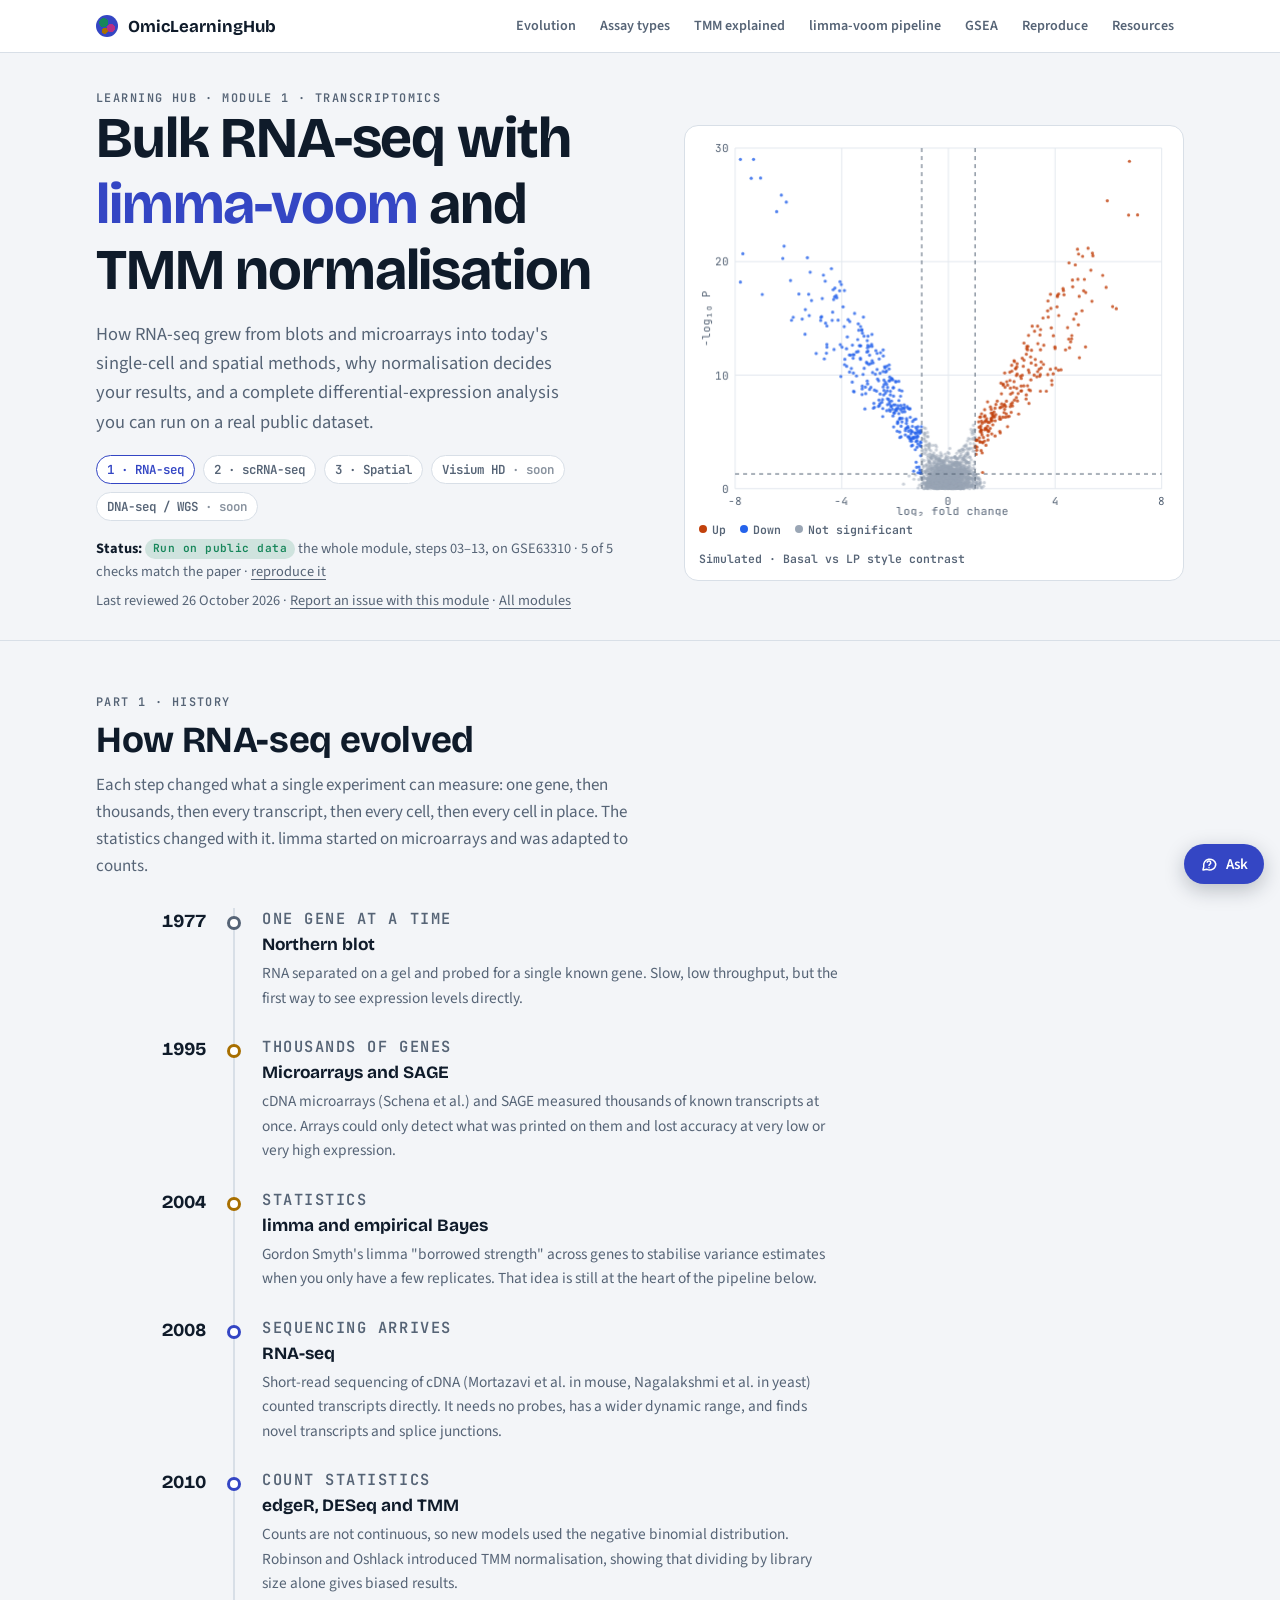
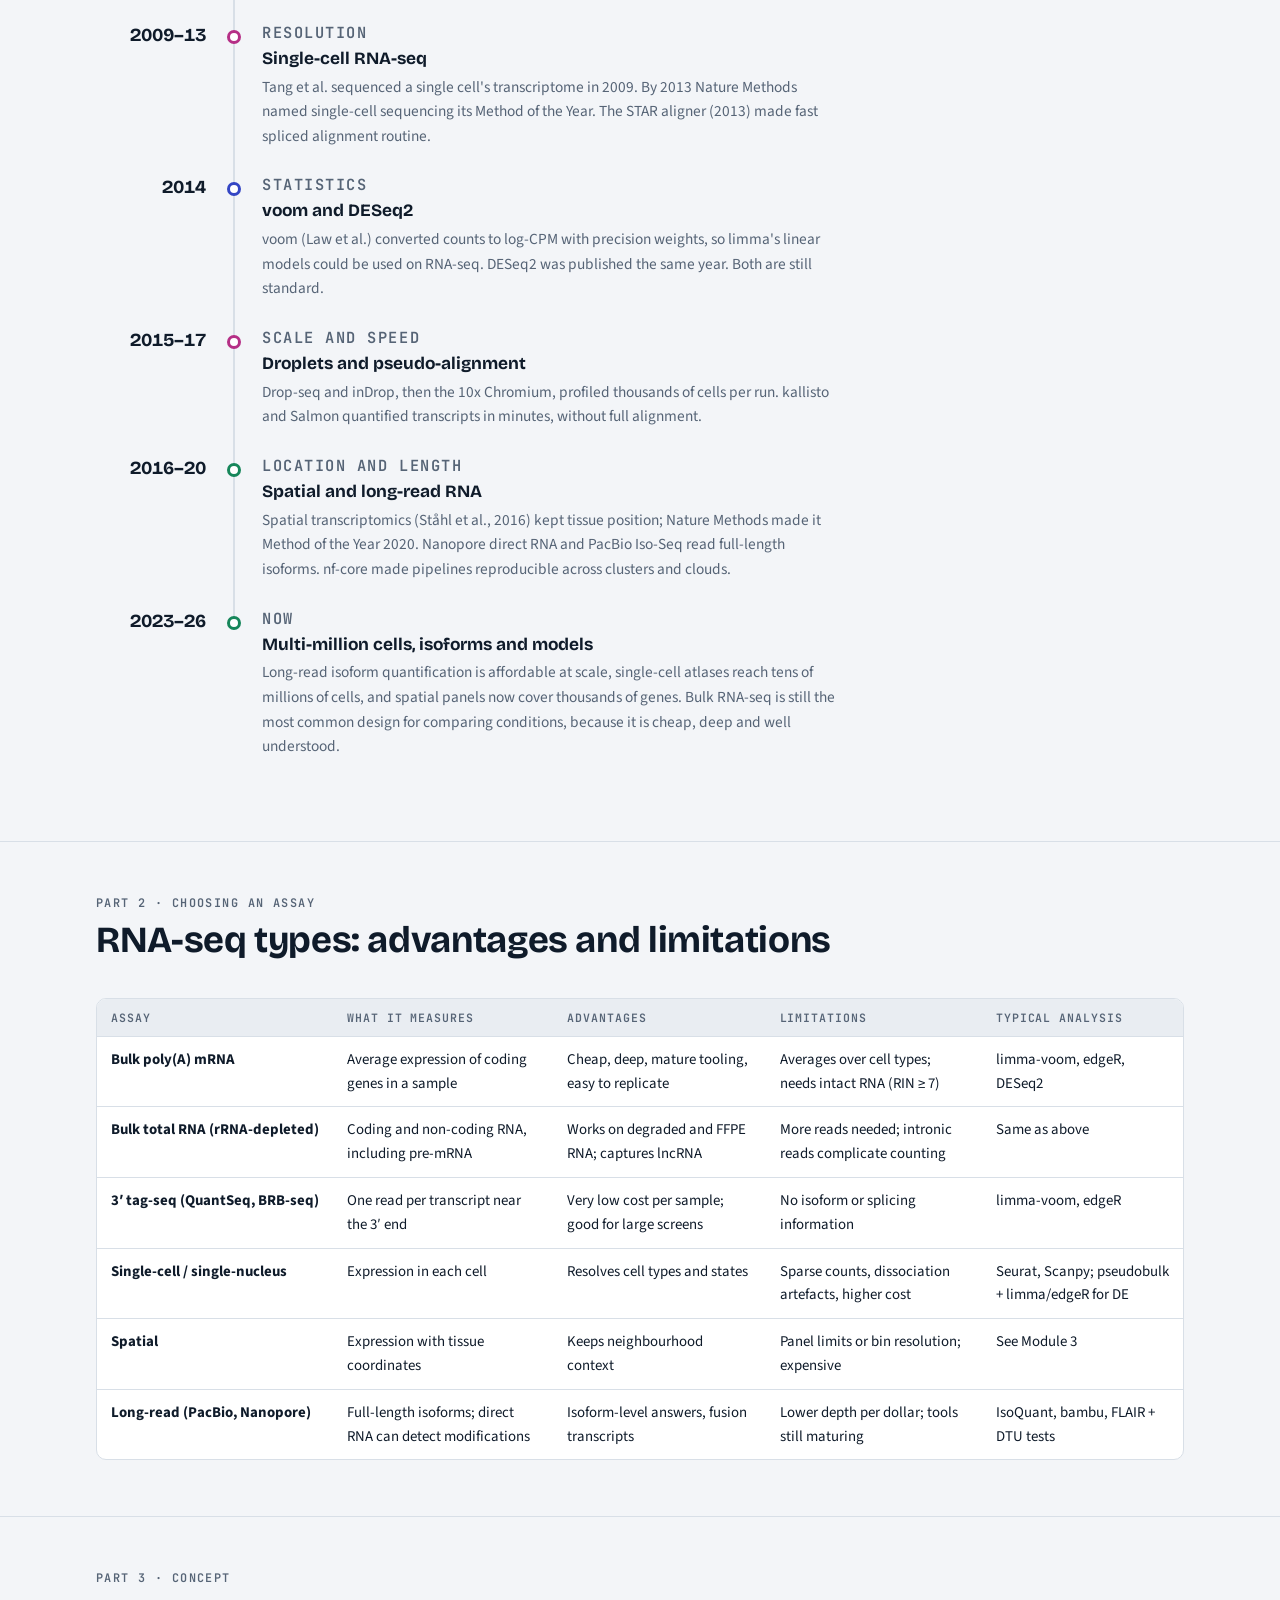
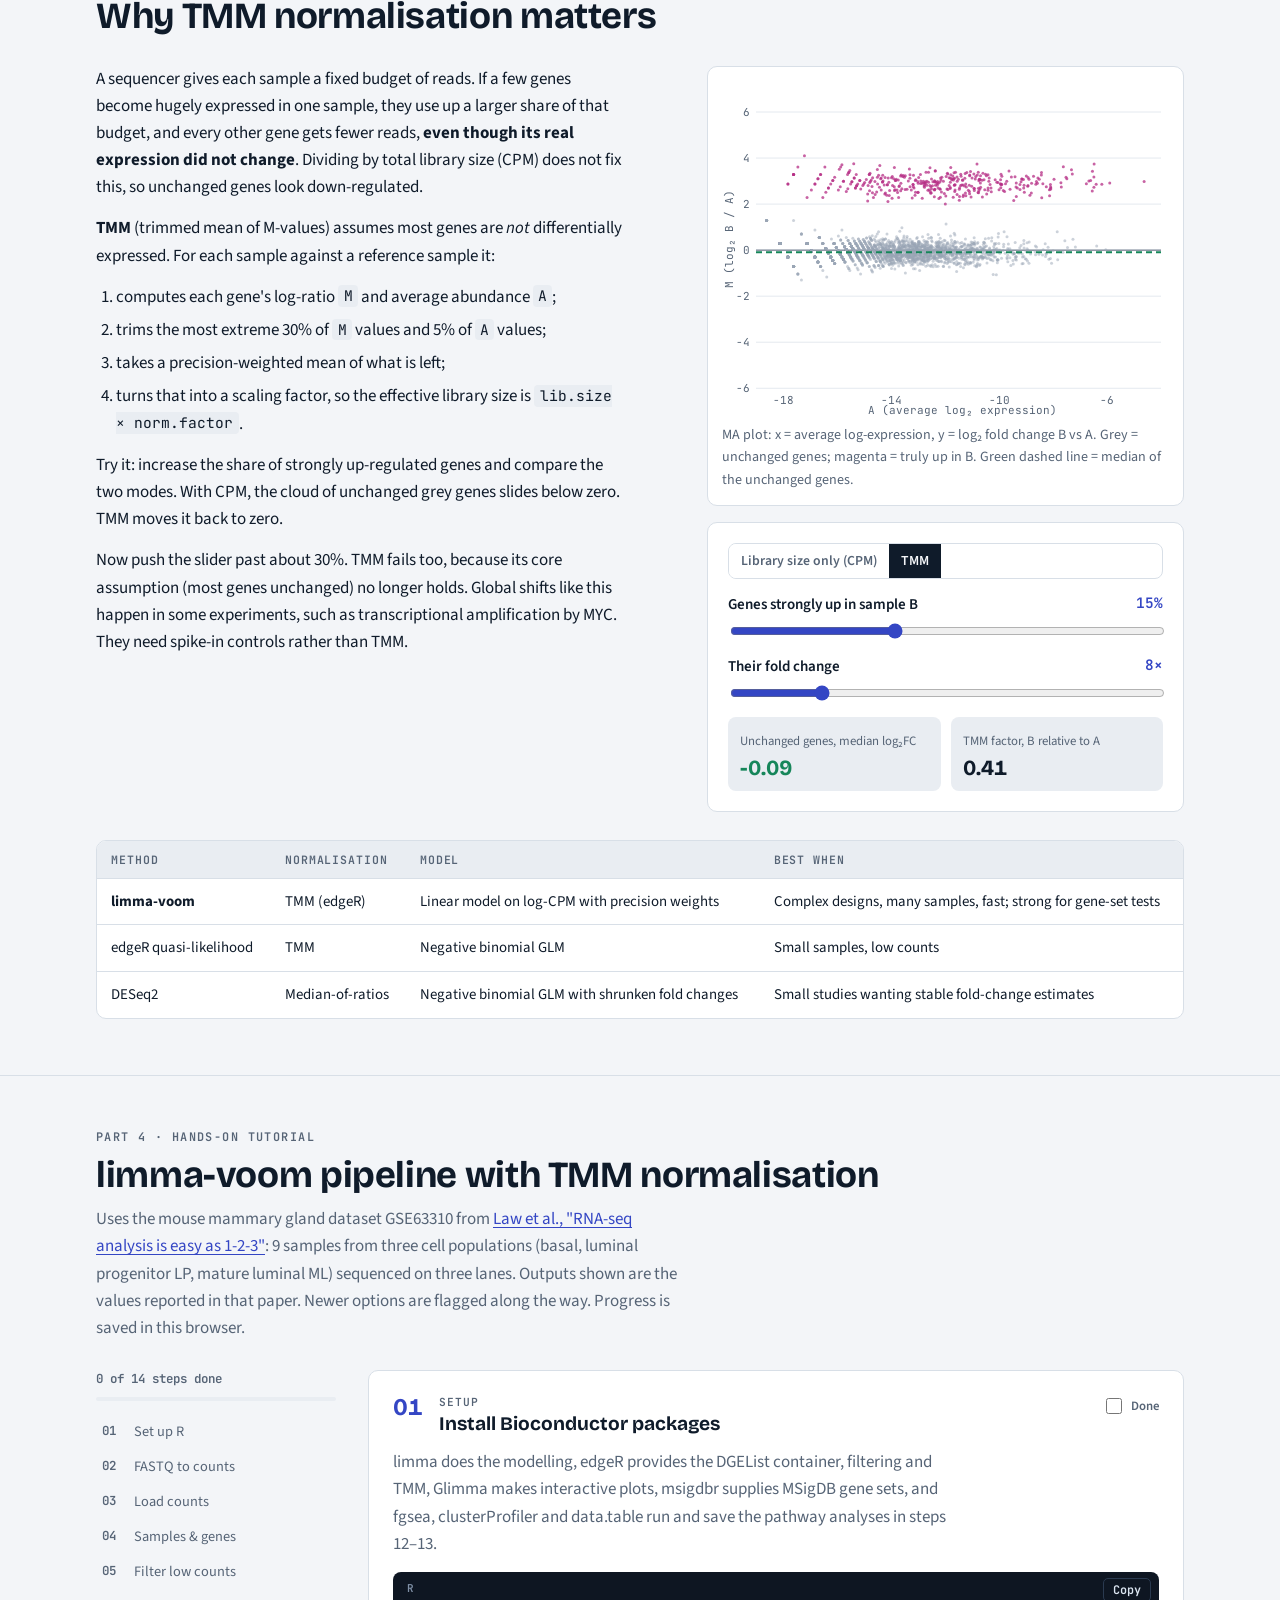
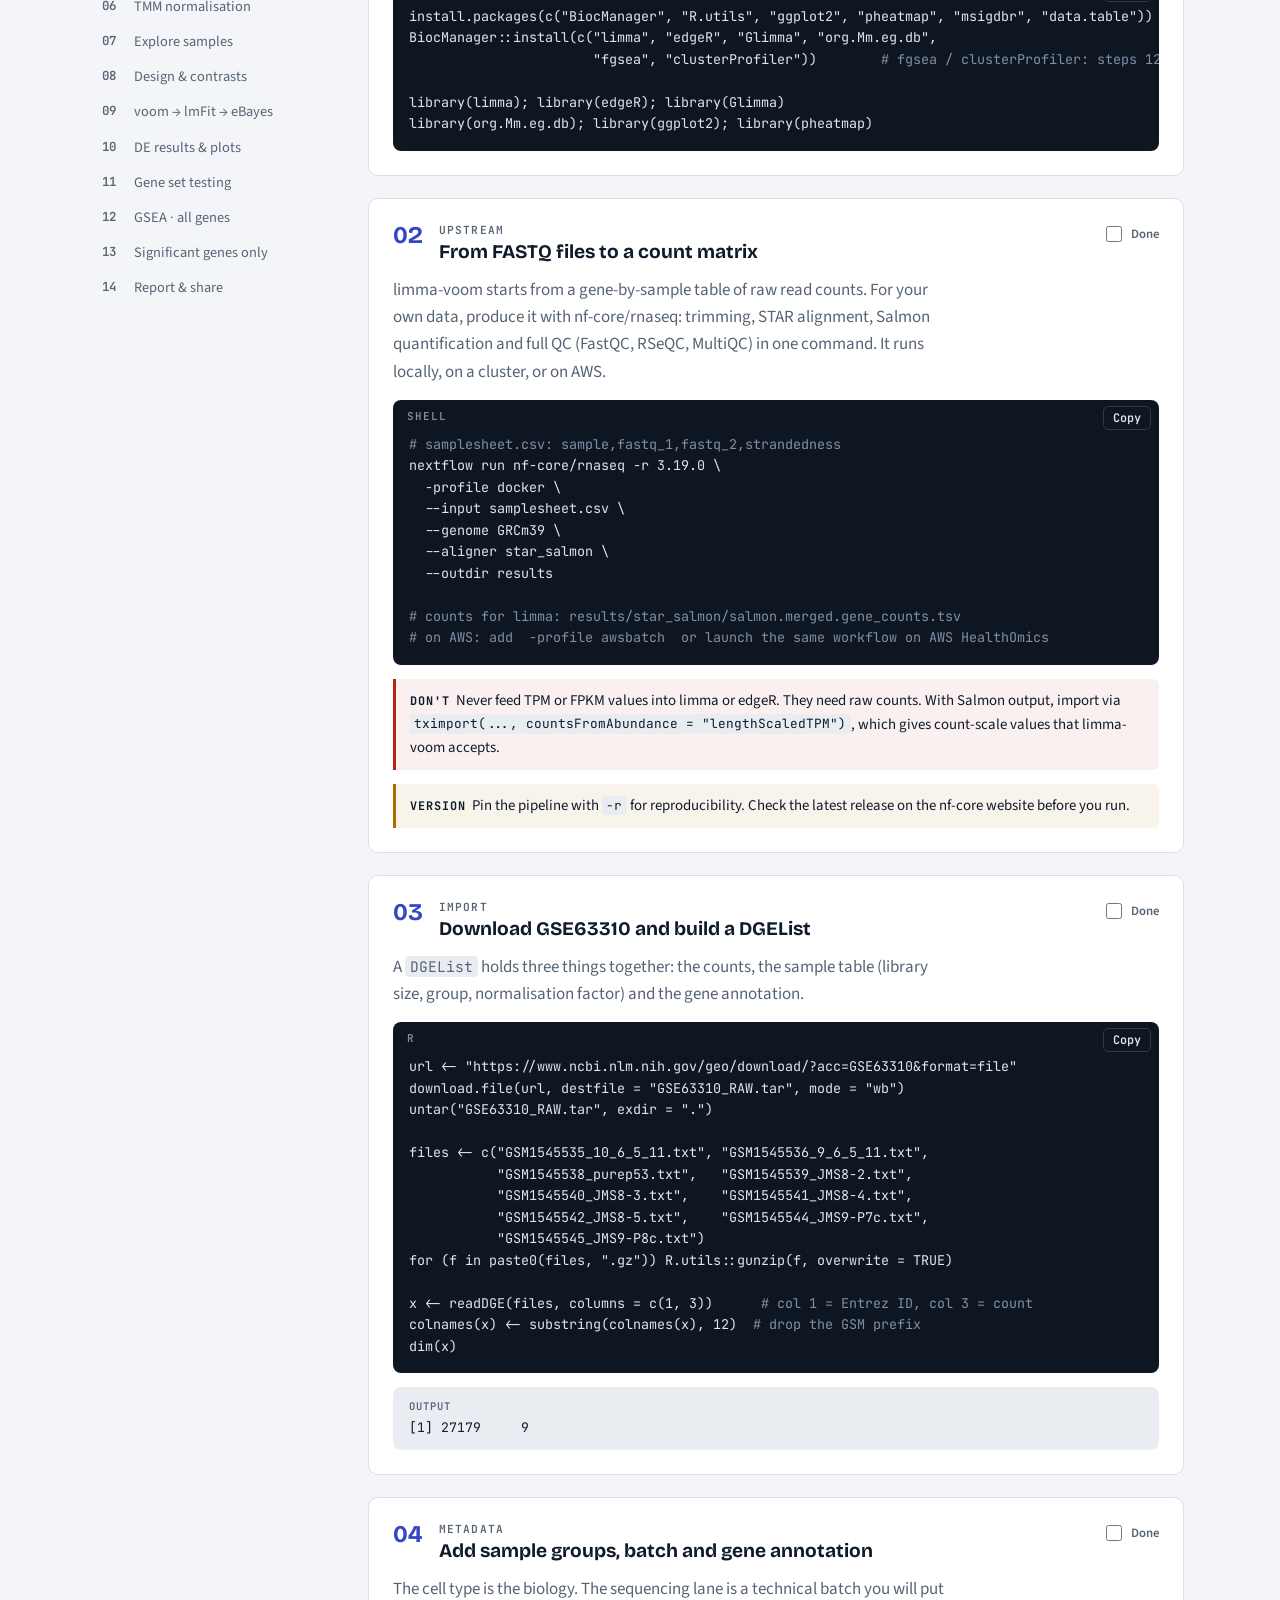
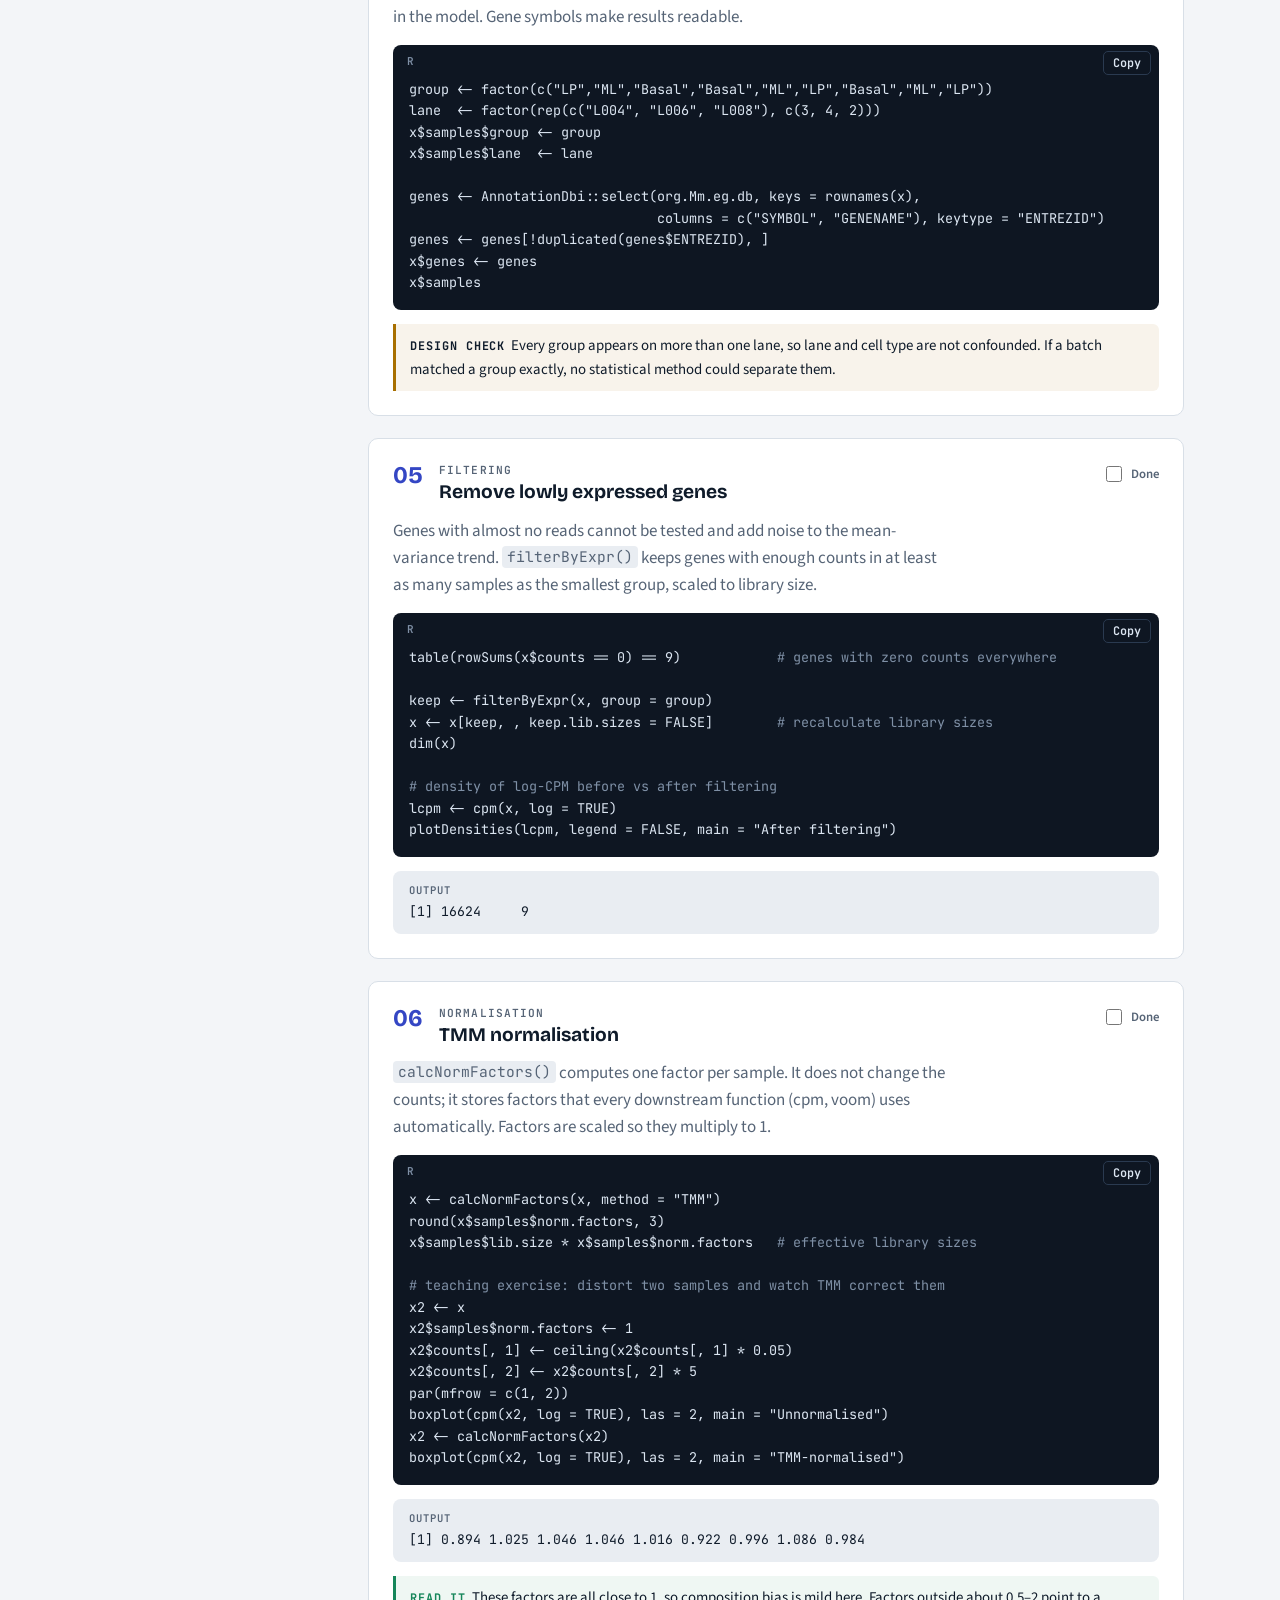
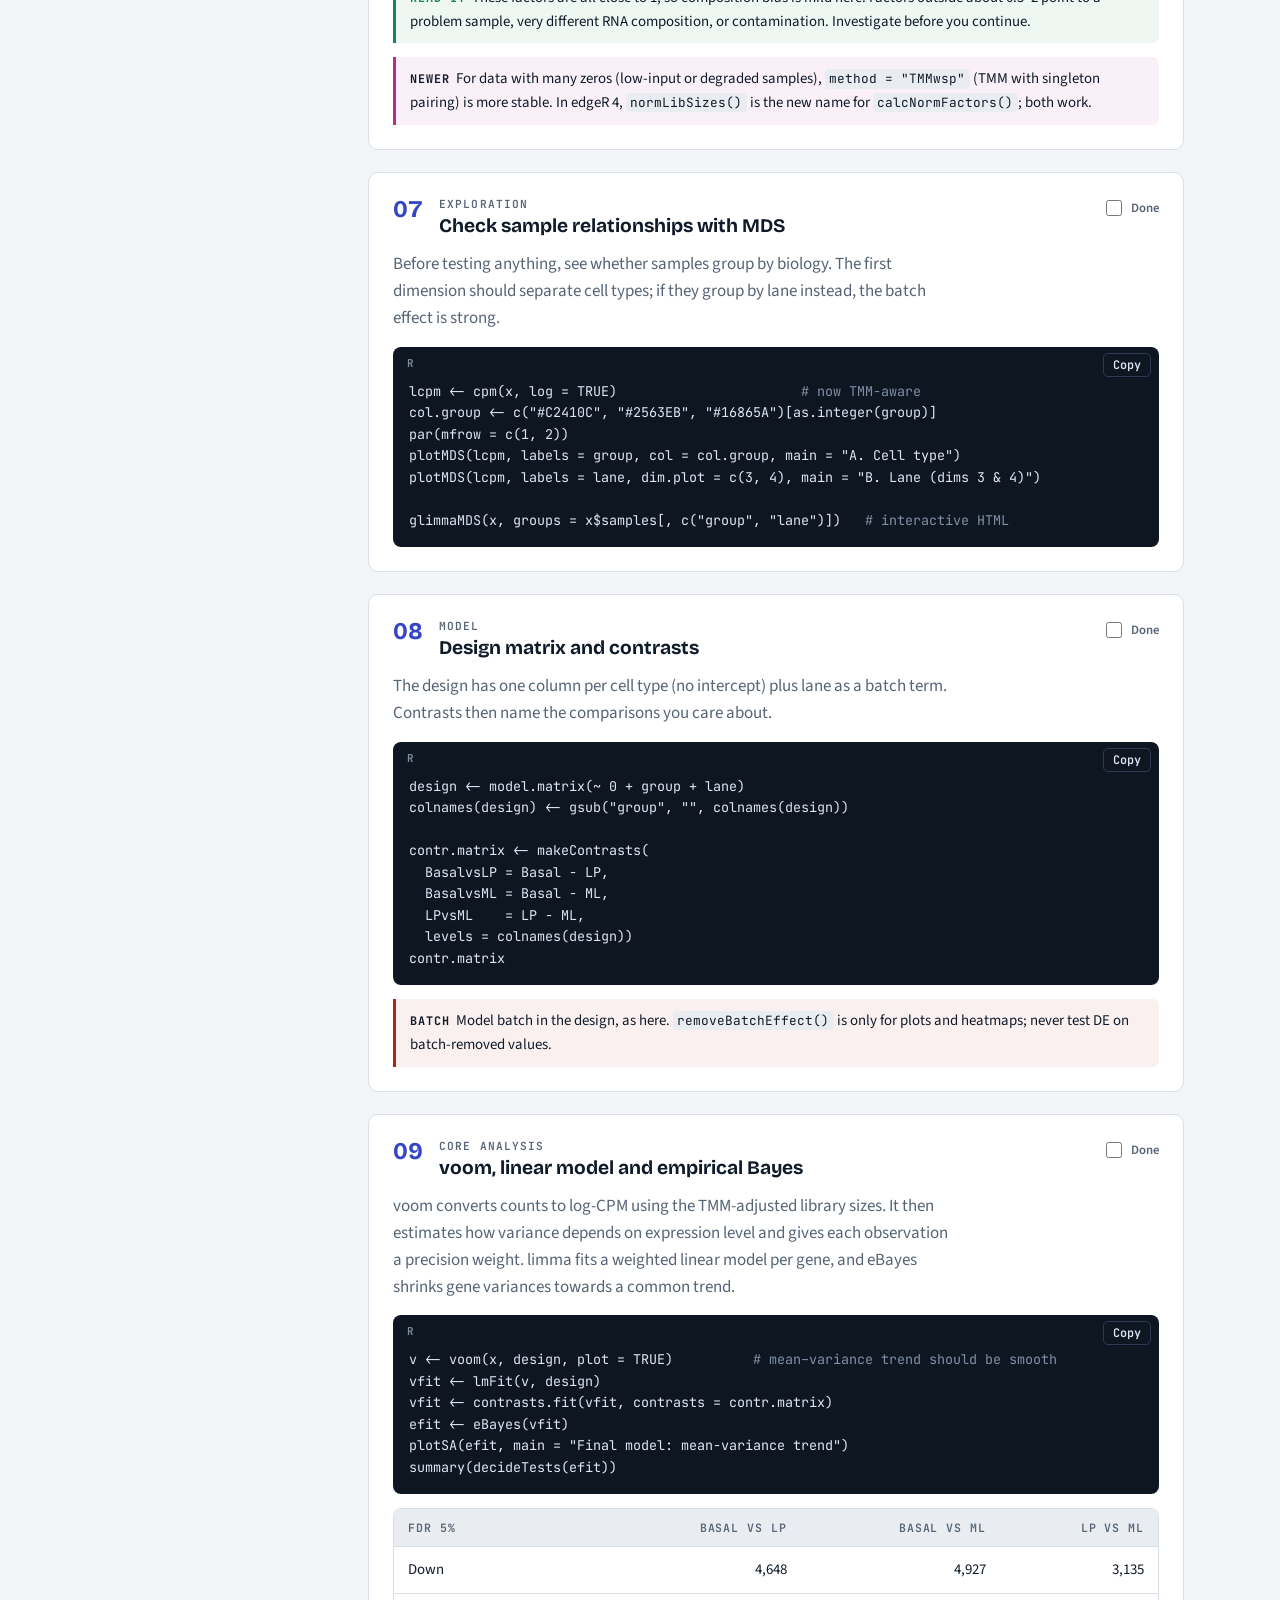
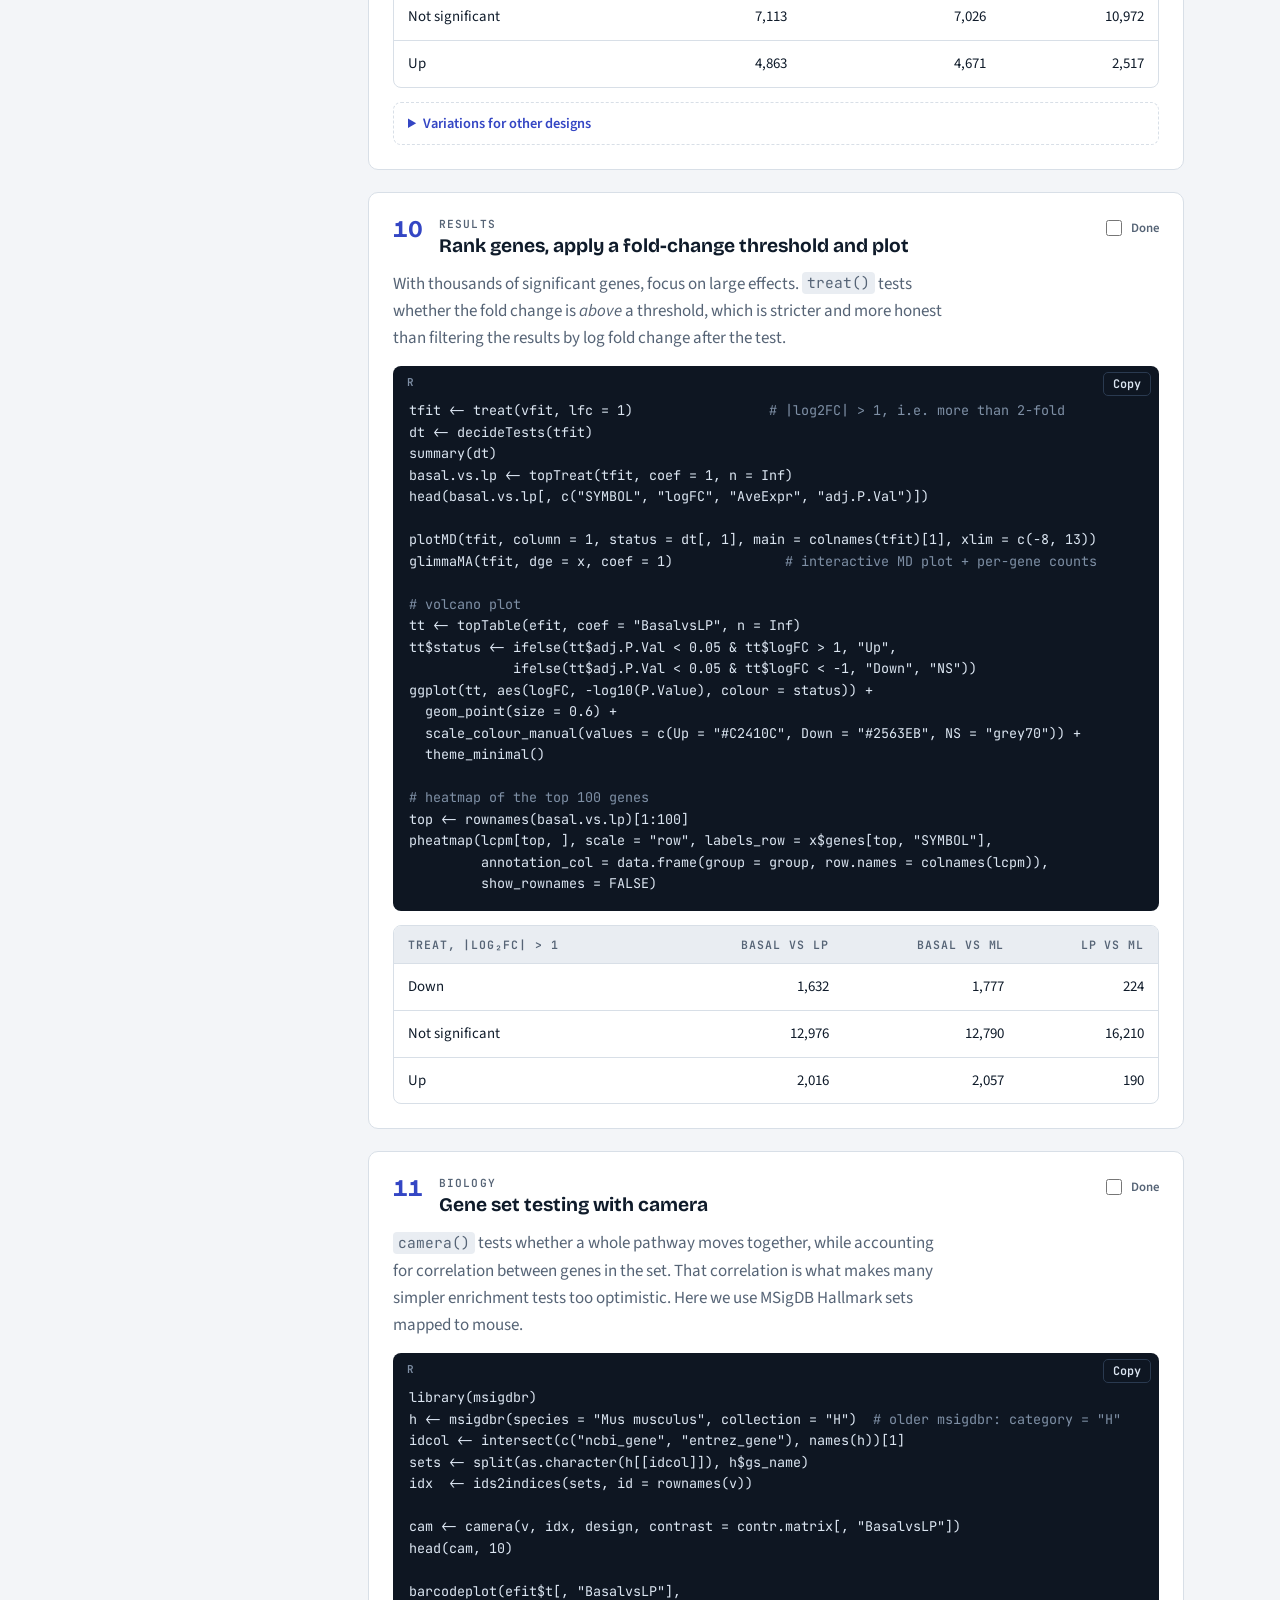
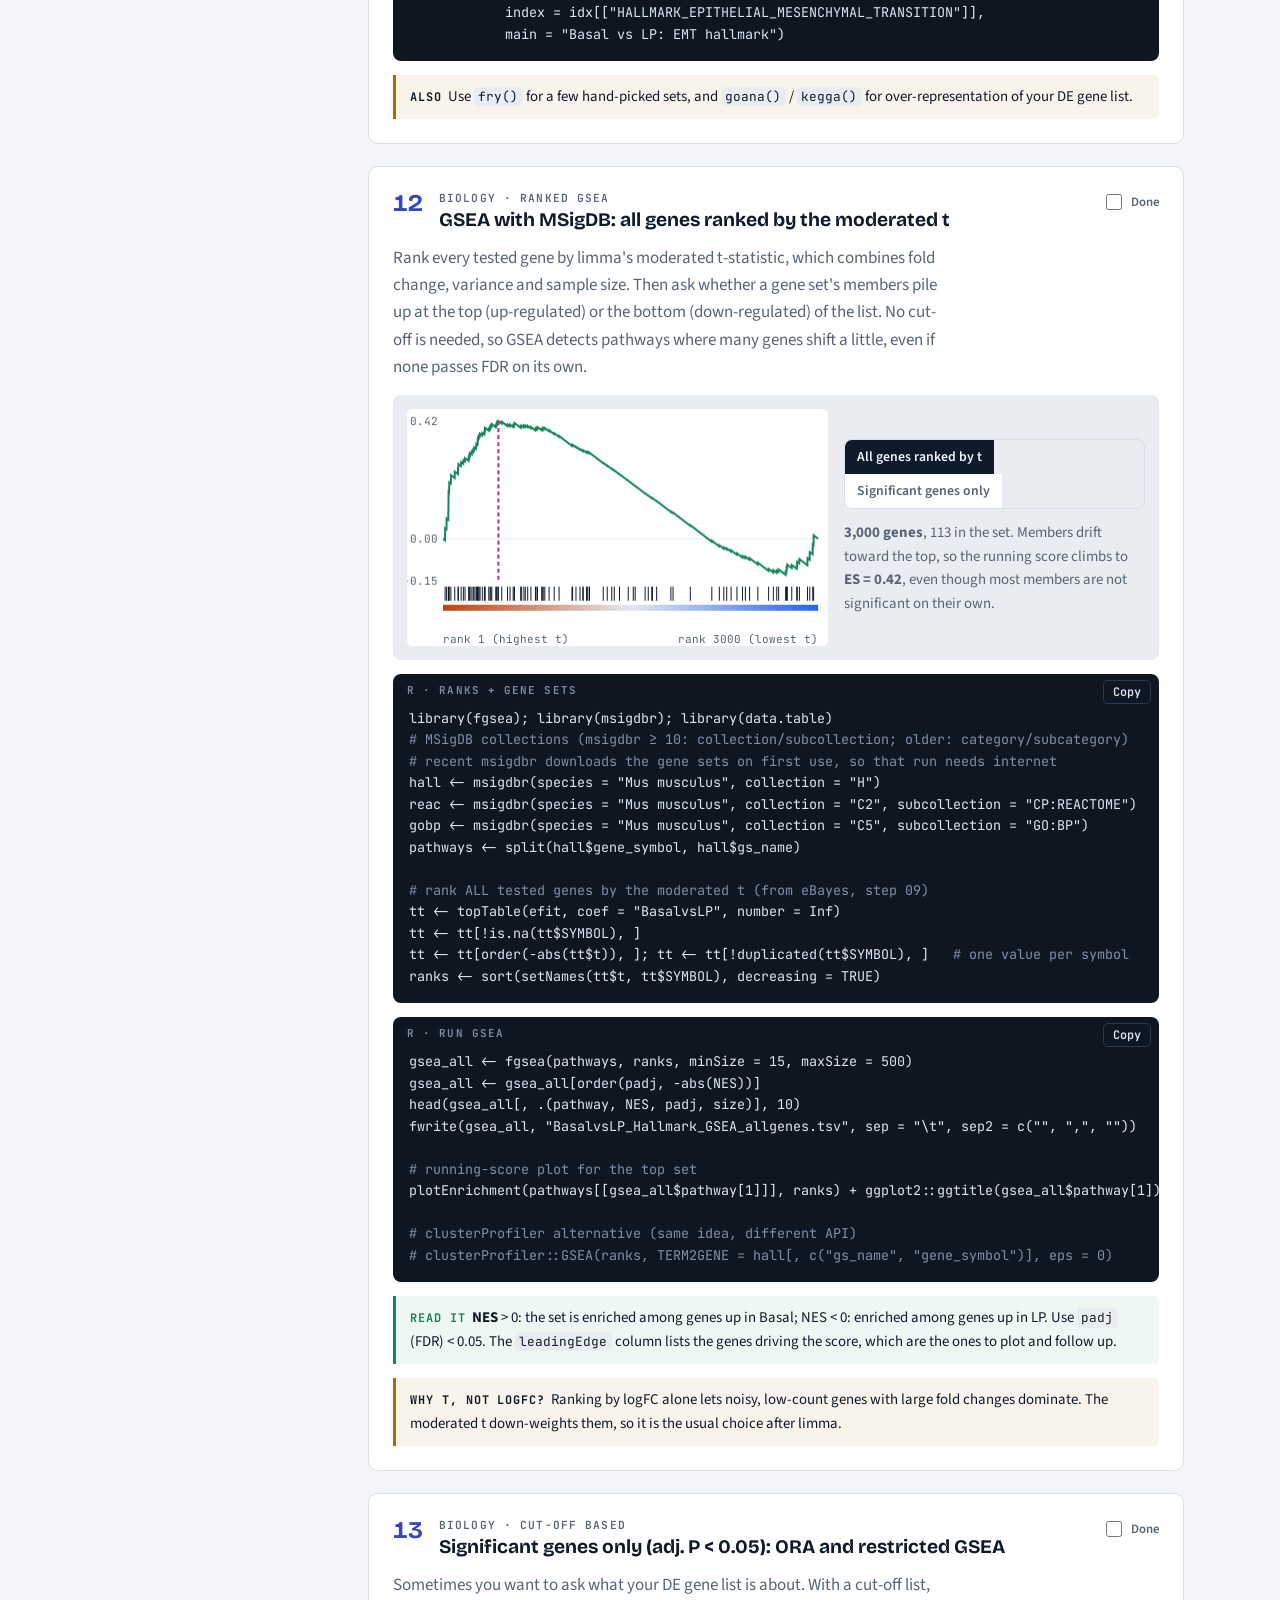
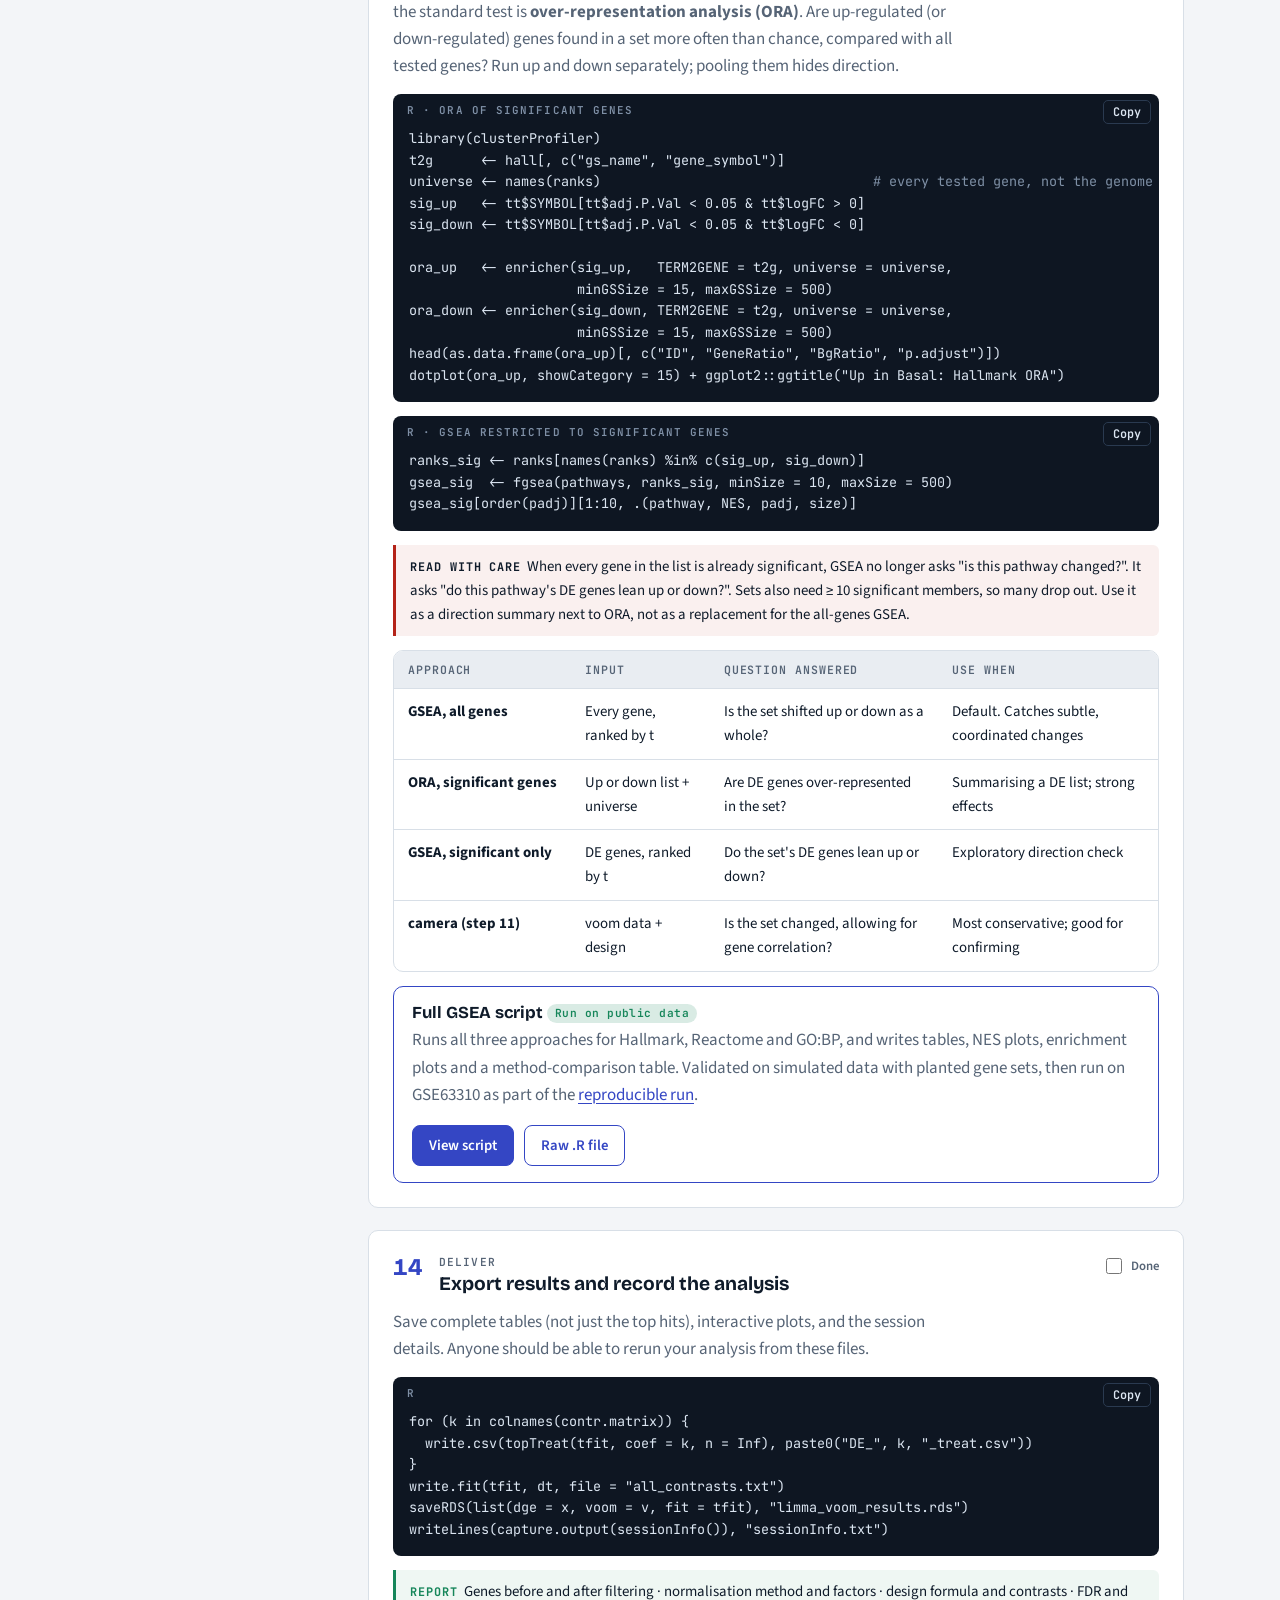
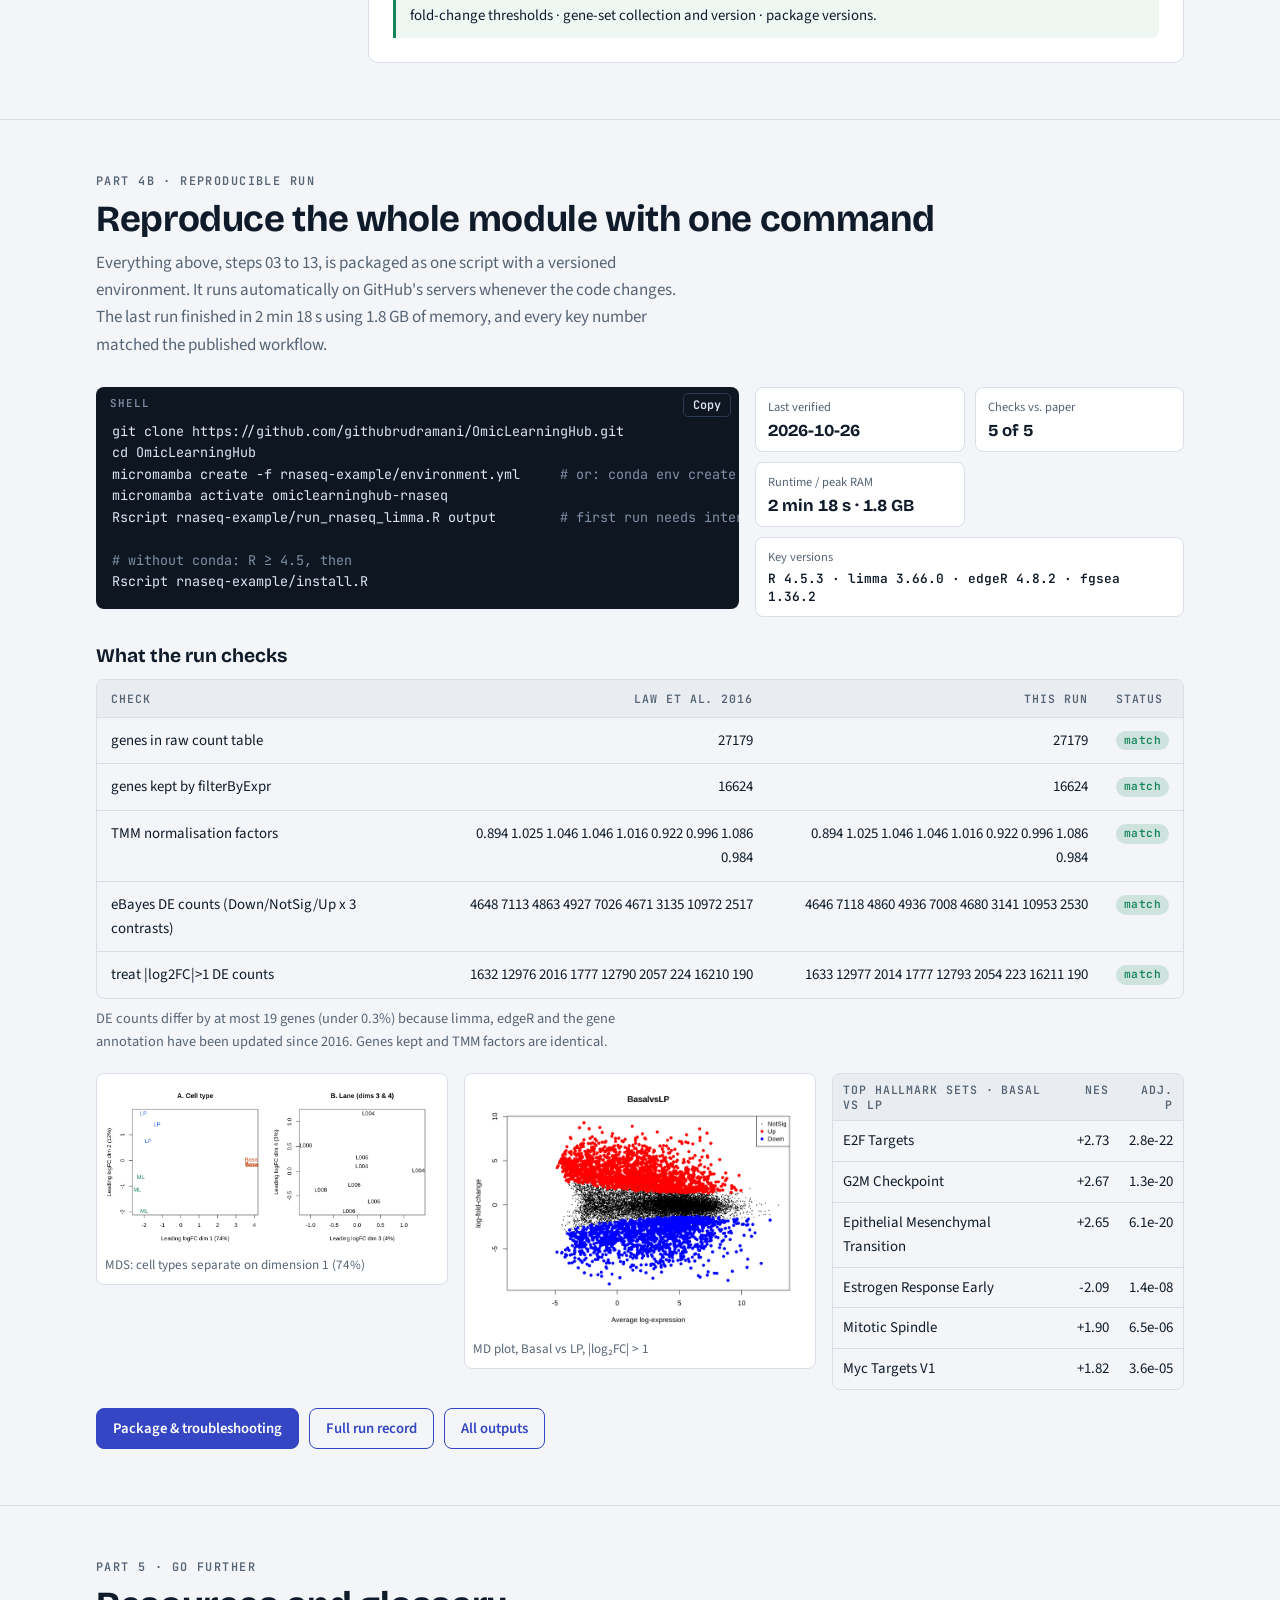
==== commit c7234317: "Add an Ask button: site search plus an optional on-device AI answer - Every page gets a floating Ask" ====
--- a/rnaseq.html
+++ b/rnaseq.html
@@ -234,6 +234,7 @@
 @media (prefers-reduced-motion:reduce){*{transition:none!important;scroll-behavior:auto!important}}
 html{scroll-behavior:smooth}
 </style>
+<link rel="stylesheet" href="assets/ask/ask.css">
 </head>
 <body>
 
@@ -950,5 +951,6 @@
 })();
 </script>
 
+<script src="assets/ask/ask.js" defer></script>
 </body>
 </html>
--- a/assets/ask/ask.css
+++ b/assets/ask/ask.css
@@ -0,0 +1,68 @@
+/* Ask widget: floating button + panel. Uses the page's colour tokens. */
+.ask-fab{position:fixed;right:16px;bottom:calc(16px + env(safe-area-inset-bottom,0px));z-index:900;
+  display:inline-flex;align-items:center;gap:8px;padding:11px 16px;border:0;border-radius:999px;cursor:pointer;
+  background:var(--accent,#3446C4);color:#fff;font:600 15px/1 var(--f-body,system-ui,sans-serif);
+  box-shadow:0 6px 20px rgba(15,27,42,.25)}
+.ask-fab:hover{filter:brightness(1.08)}
+.ask-fab:focus-visible{outline:3px solid var(--ink,#0F1B2A);outline-offset:3px}
+.ask-fab svg{width:18px;height:18px}
+@media (prefers-color-scheme: dark){:root:not([data-theme="light"]) .ask-fab{color:#0A0F17}}
+:root[data-theme="dark"] .ask-fab{color:#0A0F17}
+
+.ask-panel{position:fixed;right:16px;bottom:calc(76px + env(safe-area-inset-bottom,0px));z-index:901;
+  width:min(440px,calc(100vw - 32px));max-height:min(640px,calc(100vh - 110px));display:flex;flex-direction:column;
+  background:var(--surface,#fff);color:var(--ink,#0F1B2A);border:1px solid var(--line,#D8DFE7);border-radius:14px;
+  box-shadow:0 18px 50px rgba(15,27,42,.28);font:15px/1.5 var(--f-body,system-ui,sans-serif);overflow:hidden}
+.ask-panel[hidden]{display:none!important}
+.ask-head{display:flex;align-items:center;gap:8px;padding:12px 14px;border-bottom:1px solid var(--line,#D8DFE7)}
+.ask-head h2{margin:0;font:700 17px/1.2 var(--f-display,system-ui,sans-serif);flex:1}
+.ask-x{border:0;background:none;color:var(--muted,#566476);font-size:22px;line-height:1;cursor:pointer;padding:2px 6px;border-radius:6px}
+.ask-x:hover{background:var(--sunk,#E9EDF2)}
+.ask-body{padding:12px 14px;overflow-y:auto;flex:1;min-height:0}
+.ask-form{display:flex;gap:8px}
+.ask-form input{flex:1;min-width:0;padding:9px 11px;border:1px solid var(--line,#D8DFE7);border-radius:8px;
+  background:var(--bg,#F3F5F8);color:var(--ink,#0F1B2A);font:inherit}
+.ask-form input:focus{outline:2px solid var(--accent,#3446C4);outline-offset:0;border-color:transparent}
+.ask-btn{padding:9px 13px;border-radius:8px;border:1px solid var(--accent,#3446C4);background:var(--accent,#3446C4);
+  color:#fff;font:600 14px/1.2 var(--f-body,system-ui,sans-serif);cursor:pointer;white-space:nowrap}
+.ask-btn.ghost{background:transparent;color:var(--accent,#3446C4)}
+.ask-btn[disabled]{opacity:.55;cursor:default}
+@media (prefers-color-scheme: dark){:root:not([data-theme="light"]) .ask-btn:not(.ghost){color:#0A0F17}}
+:root[data-theme="dark"] .ask-btn:not(.ghost){color:#0A0F17}
+.ask-hint{margin:8px 0 0;color:var(--muted,#566476);font-size:13px}
+.ask-chips{display:flex;flex-wrap:wrap;gap:6px;margin-top:10px}
+.ask-chip{border:1px solid var(--line,#D8DFE7);background:var(--bg,#F3F5F8);color:var(--ink,#0F1B2A);border-radius:999px;
+  padding:4px 10px;font:13px/1.3 var(--f-body,system-ui,sans-serif);cursor:pointer;text-align:left}
+.ask-chip:hover{border-color:var(--accent,#3446C4)}
+.ask-sec{margin-top:14px}
+.ask-sec h3{margin:0 0 6px;font:700 12px/1.2 var(--f-body,system-ui,sans-serif);letter-spacing:.06em;text-transform:uppercase;color:var(--muted,#566476)}
+.ask-res{list-style:none;margin:0;padding:0;counter-reset:r}
+.ask-res li{padding:8px 0;border-top:1px solid var(--line,#D8DFE7)}
+.ask-res li:first-child{border-top:0}
+.ask-res a{color:var(--accent,#3446C4);font-weight:600;text-decoration:none}
+.ask-res a:hover{text-decoration:underline}
+.ask-res .n{display:inline-block;min-width:22px;color:var(--muted,#566476);font:600 12px var(--f-mono,monospace)}
+.ask-res .pg{color:var(--muted,#566476);font-size:12px}
+.ask-res p{margin:3px 0 0 22px;color:var(--muted,#566476);font-size:13.5px;overflow-wrap:anywhere}
+.ask-res mark{background:color-mix(in srgb,var(--ch-amber,#A86F00) 22%,transparent);color:inherit;border-radius:2px}
+.ask-ai{margin-top:6px;padding:10px 12px;border:1px solid var(--line,#D8DFE7);border-radius:10px;background:var(--bg,#F3F5F8)}
+.ask-ai-row{display:flex;flex-wrap:wrap;gap:8px;align-items:center}
+.ask-ai select{padding:7px 8px;border:1px solid var(--line,#D8DFE7);border-radius:8px;background:var(--surface,#fff);
+  color:var(--ink,#0F1B2A);font:13px var(--f-body,system-ui,sans-serif);max-width:100%}
+.ask-note{margin:8px 0 0;font-size:12.5px;color:var(--muted,#566476)}
+.ask-bar{height:6px;border-radius:3px;background:var(--sunk,#E9EDF2);margin-top:8px;overflow:hidden}
+.ask-bar i{display:block;height:100%;width:0;background:var(--accent,#3446C4);transition:width .2s}
+.ask-answer{margin-top:10px;overflow-wrap:anywhere}
+.ask-answer p{margin:0 0 8px}
+.ask-answer code{font:13px var(--f-mono,monospace);background:var(--sunk,#E9EDF2);padding:1px 4px;border-radius:4px}
+.ask-answer pre{background:var(--code-bg,#0E1622);color:var(--code-ink,#DCE6F2);padding:10px;border-radius:8px;overflow-x:auto;
+  font:12.5px/1.45 var(--f-mono,monospace);margin:0 0 8px}
+.ask-answer pre code{background:none;padding:0;color:inherit}
+.ask-answer a.cite{font:600 12px var(--f-mono,monospace);color:var(--accent,#3446C4);text-decoration:none;vertical-align:1px}
+.ask-answer a.cite:hover{text-decoration:underline}
+.ask-err{color:var(--bad,#B42318)}
+@media (max-width:520px){
+  .ask-fab span{display:none}.ask-fab{padding:13px}
+  .ask-panel{right:8px;left:8px;width:auto;bottom:calc(72px + env(safe-area-inset-bottom,0px));max-height:calc(100vh - 96px)}
+}
+@media print{.ask-fab,.ask-panel{display:none!important}}
